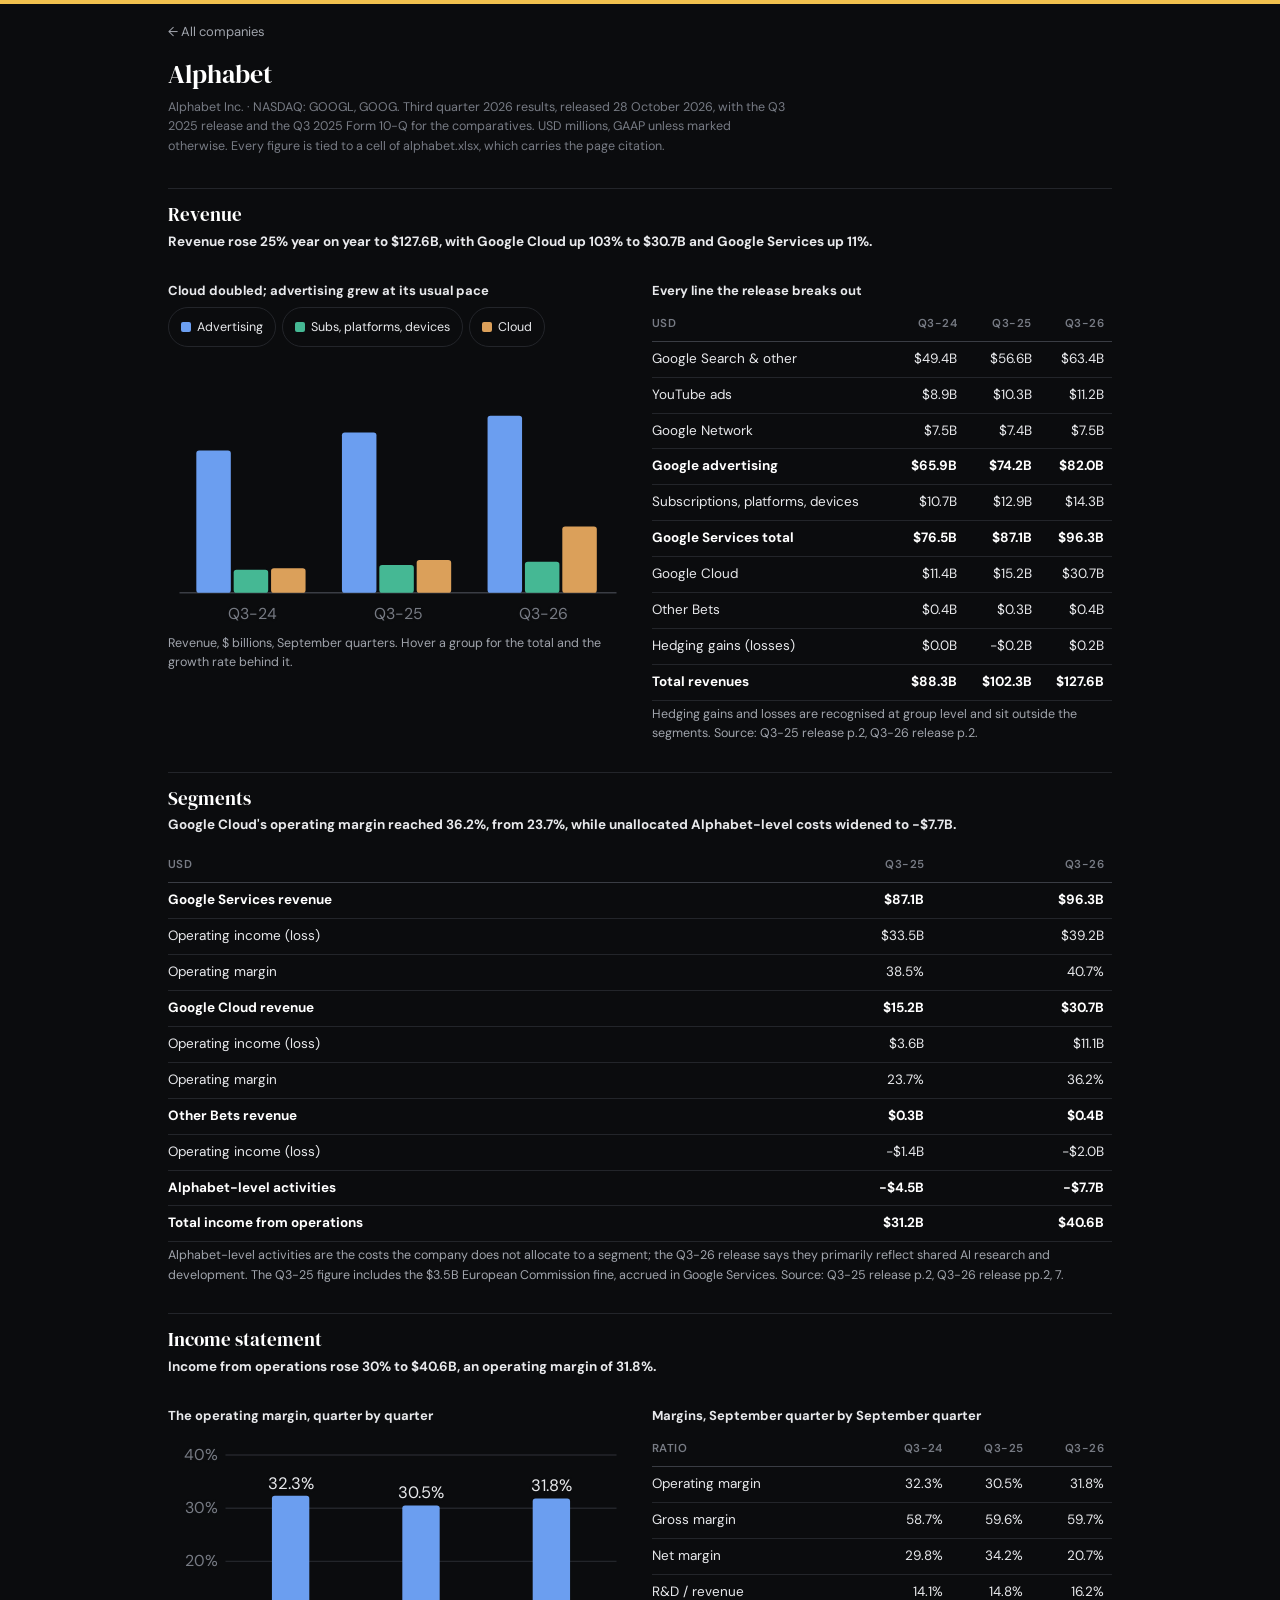
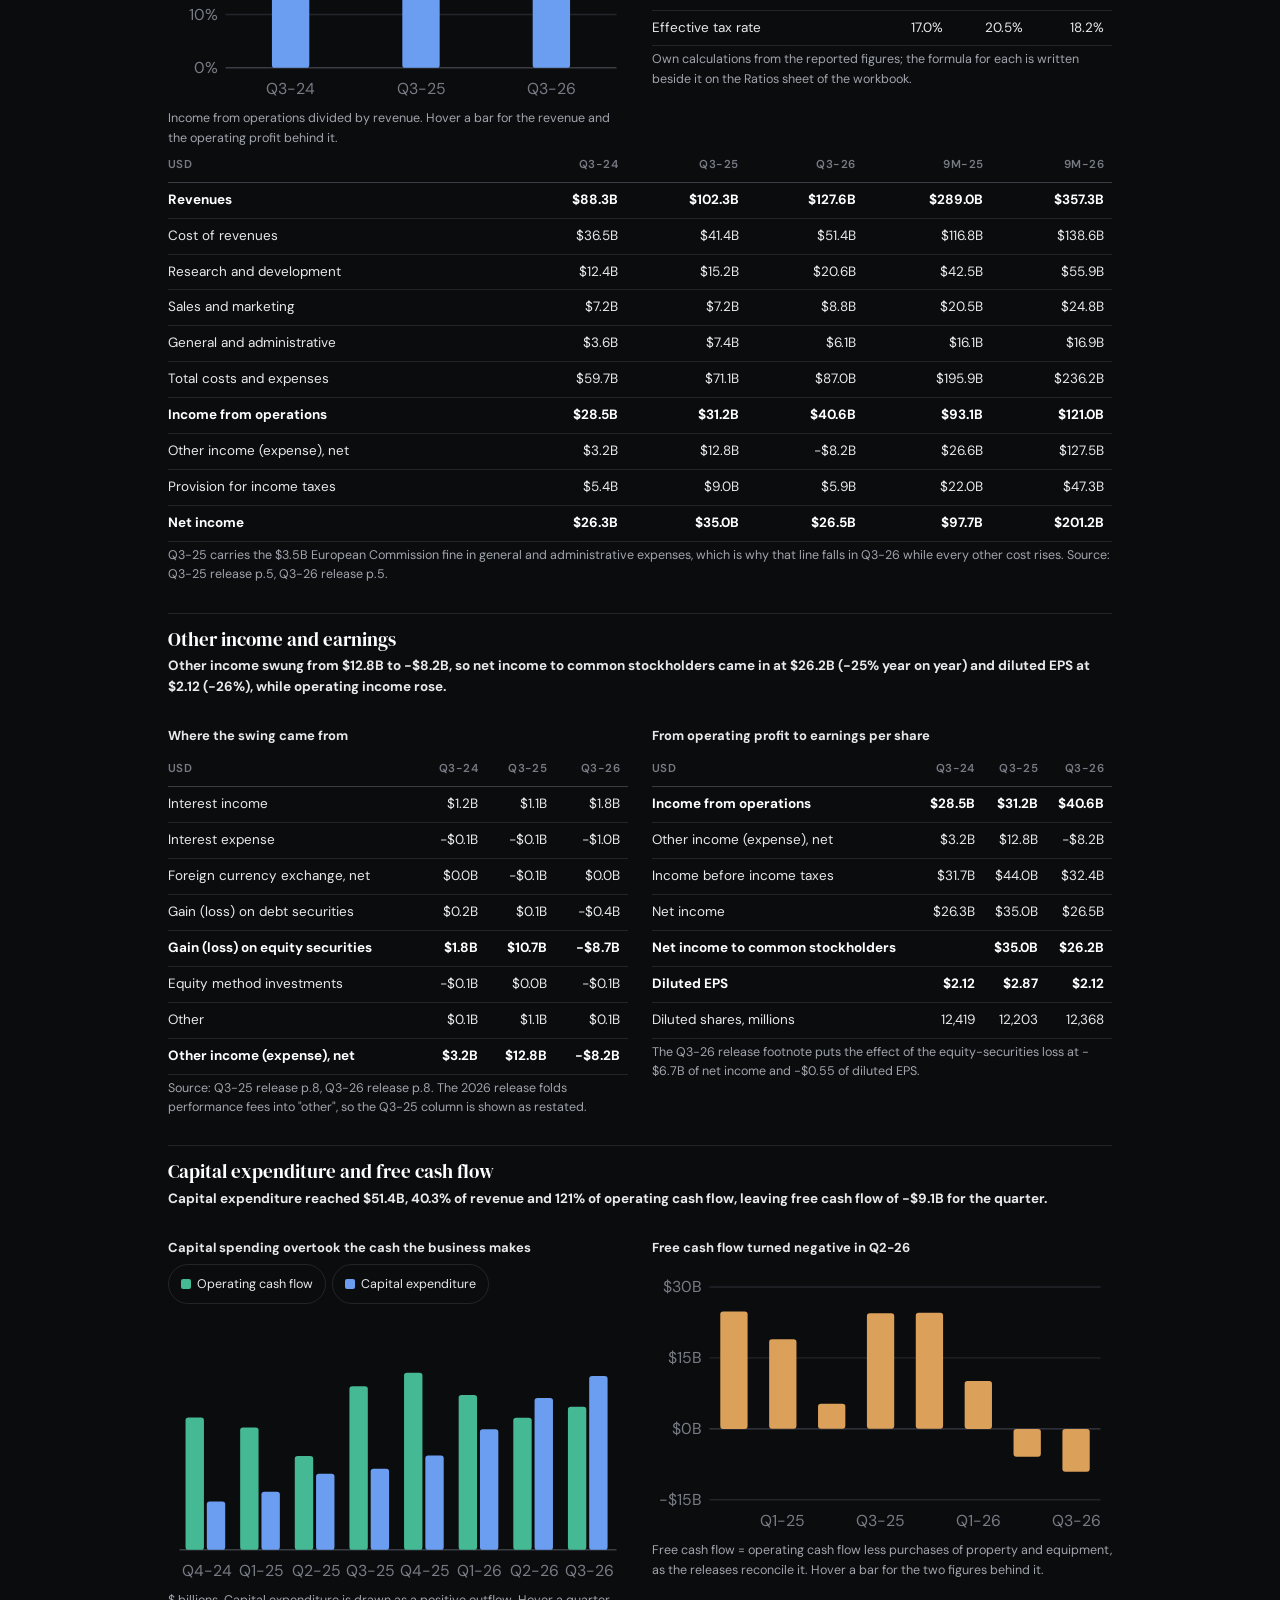
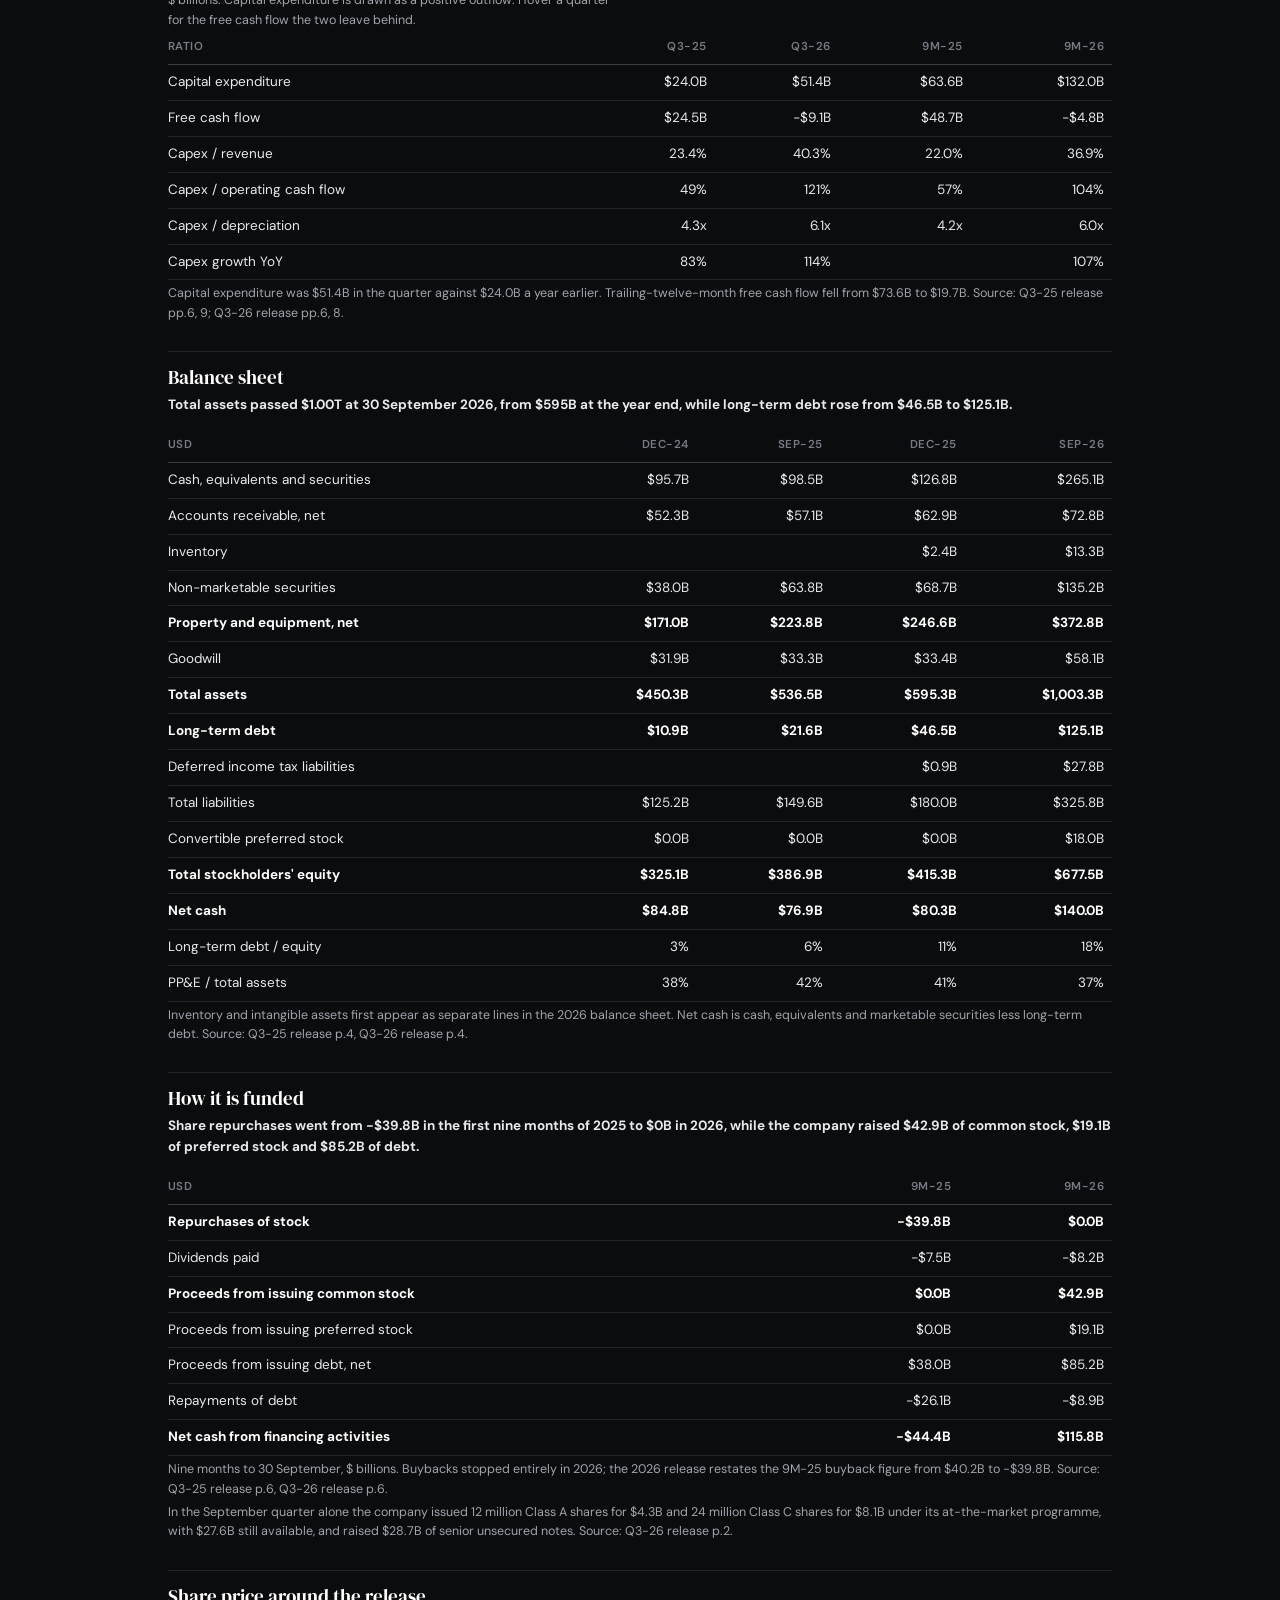
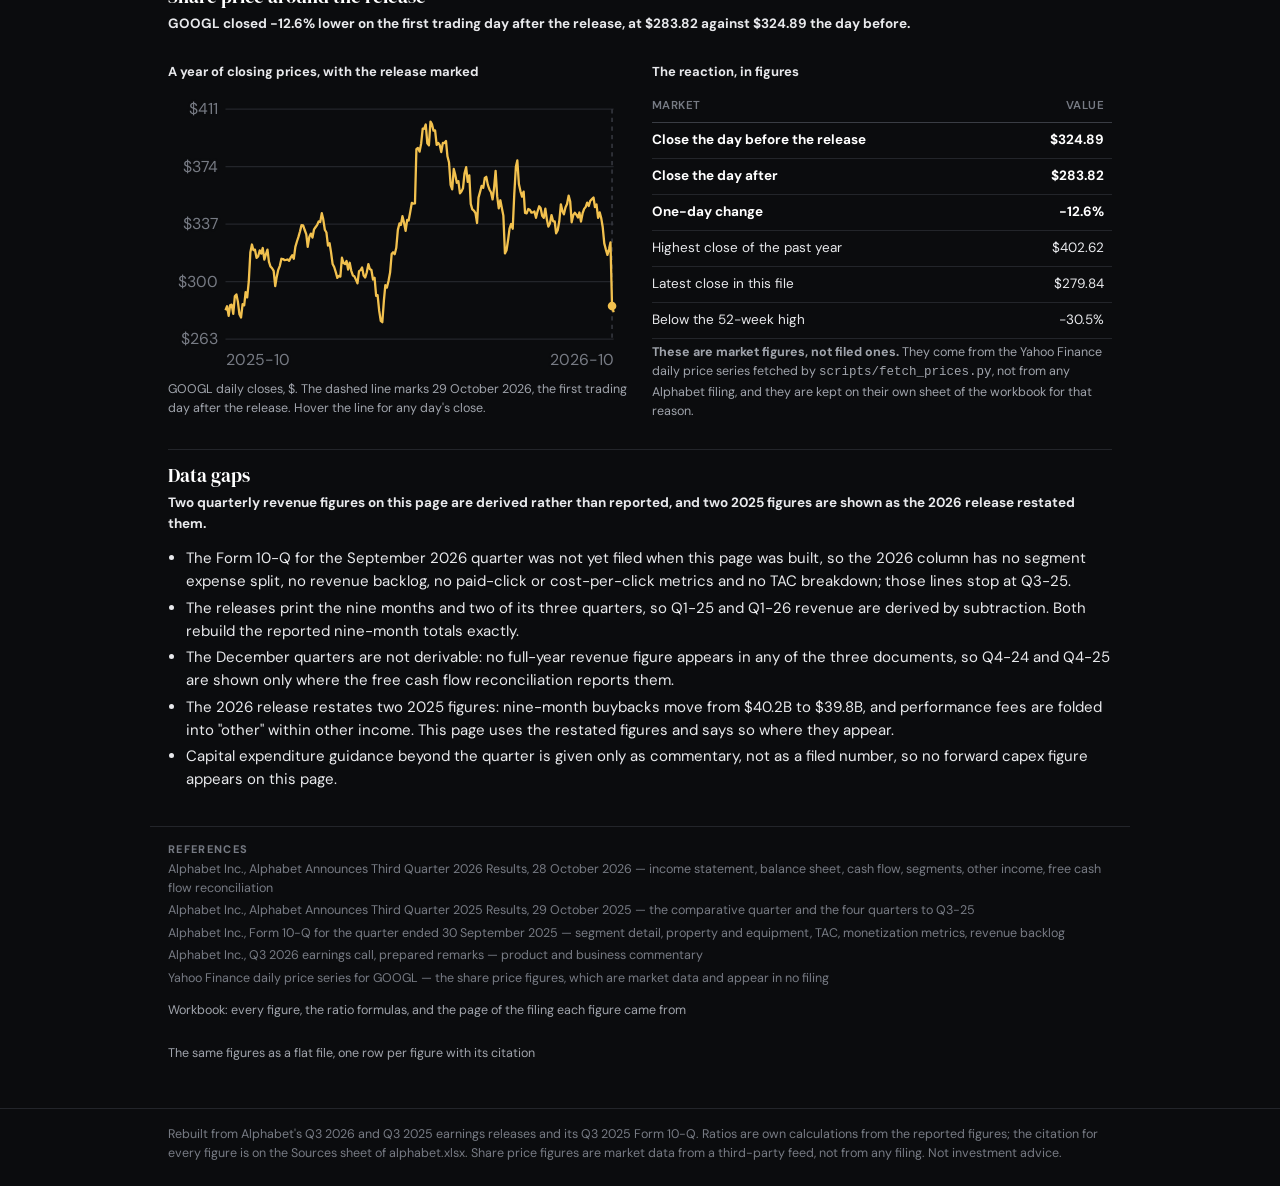
==== Alphabet/index.html @ 37a0a982 "31-10" ====
<!doctype html><html lang="en"><head>
<meta charset="utf-8">
<meta name="viewport" content="width=device-width, initial-scale=1, viewport-fit=cover">
<title>Alphabet</title>
<link rel="preconnect" href="https://fonts.googleapis.com"><link rel="preconnect" href="https://fonts.gstatic.com" crossorigin>
<link href="https://fonts.googleapis.com/css2?family=DM+Serif+Display&family=DM+Sans:wght@400;500;700&display=swap" rel="stylesheet">
<style>/* ---------------------------------------------------------------------------
   Shared style for every company page (inlined into <Company>/index.html at build time).

   The original data report, in the colours of the lab: the company name, the filing line,
   then one section per topic separated by a hairline, each a heading, one factual line and
   the chart or table. No colour band, no cards, no boxes, no commentary. Each company page
   overrides --accent after this file; that accent is the only colour on the page.
--------------------------------------------------------------------------- */

:root{
  color-scheme: dark;                      /* black page: tell the browser so scrollbars and form bits match */
  --accent:#6cc2d8;                        /* every page overrides this one token after this stylesheet */
  --page:#0b0c0e;                          /* the page black */
  --surface:#0b0c0e;                       /* same black, kept as a name for the pinned table column */
  --ink:#e8e9ec; --ink2:#a0a4ac; --muted:#777b84;
  --grid:#23252a;                          /* hairlines between table rows and between sections */
  --axis:#3a3d44;                          /* chart axes, a step brighter than the hairlines */
  --hl:rgba(255,255,255,.055);             /* the row and column highlight on a table */
  /* series colours for charts, chosen to read on black */
  --c1:#6b9ef0; --c2:#45b894; --c3:#dba05a; --c4:#ab8ae0; --c5:#e0788f;
  --dark:#9a9a9a; --light:#5c5c5c;
}

*{box-sizing:border-box}
html{-webkit-text-size-adjust:100%}
body{margin:0;background:var(--page);color:var(--ink);
  font:15px/1.55 "DM Sans",system-ui,-apple-system,"Segoe UI",Helvetica,Arial,sans-serif}
h1,h2,.kpi .v{font-family:"DM Serif Display",Georgia,serif;font-weight:400}
a{color:inherit}
.in{max-width:980px;margin:0 auto;
  padding:0 max(18px,env(safe-area-inset-right)) 0 max(18px,env(safe-area-inset-left))}

/* ---- header: a thin accent rule, the back link, the company, the filing line ---- */
/* the accent shows as a 4px line across the top of the page and nowhere else up here */
.band{border-top:4px solid var(--accent);padding:6px 0 4px}
.back{display:inline-flex;align-items:center;min-height:44px;color:var(--ink2);
  text-decoration:none;font-size:13px}
.back:hover,.back:focus-visible{color:var(--accent)}
h1{margin:6px 0 0;color:#fff;font-size:26px;line-height:1.15}
.meta{margin:8px 0 0;font-size:12.5px;color:var(--muted);max-width:78ch}

/* ---- one flat section per topic, separated by a hairline ---- */
.panel{border-top:1px solid var(--grid);padding-top:14px;margin-top:28px}
h2{margin:0 0 6px;font-size:19px;line-height:1.2;color:#fff;border:0;padding:0}
/* the one factual line under the heading: the same job the old <h3> headline did */
.dek{margin:0 0 12px;font-size:13.5px;font-weight:700;color:var(--ink)}
h3{font-size:13px;margin:16px 0 6px;font-weight:700}
.note{font-size:12.5px;color:var(--ink2);margin:4px 0 0}
.hint{font-size:12px;color:var(--muted);margin:10px 0 0}

/* ---- references: quiet and small, never a section of their own ---- */
.refs{max-width:980px;margin:34px auto 0;border-top:1px solid var(--grid);
  padding:14px max(18px,env(safe-area-inset-right)) 0 max(18px,env(safe-area-inset-left))}
.refs .lbl{display:block;margin:0 0 2px;font-size:11px;font-weight:700;letter-spacing:.12em;
  text-transform:uppercase;color:var(--muted)}
.refs ul{list-style:none;margin:0;padding:0}
.refs li{font-size:12.5px;color:var(--muted)}
/* block, not flex: a reference line may hold several spans and must stay one sentence */
.refs a{display:block;min-height:40px;padding:10px 0;color:var(--ink2);text-decoration:none}
.refs a:hover,.refs a:focus-visible{color:var(--accent);text-decoration:underline}

/* ---- layout helpers ---- */
.two{display:grid;grid-template-columns:1fr 1fr;gap:24px}
.two>div{min-width:0}

/* ---- legends (tap or click an entry to hide that series) ---- */
.leg{display:flex;flex-wrap:wrap;gap:6px;margin:2px 0 10px}
.leg button{display:inline-flex;align-items:center;gap:6px;min-height:40px;padding:0 12px;
  font:12.5px/1 "DM Sans",system-ui,Helvetica,Arial,sans-serif;color:var(--ink);
  background:transparent;border:1px solid var(--grid);border-radius:999px;cursor:pointer}
.leg button:hover,.leg button:focus-visible{border-color:var(--accent);outline:none}
.leg button[aria-pressed="false"]{color:var(--muted);text-decoration:line-through}
.leg button[aria-pressed="false"] i{opacity:.3}
.leg i{width:10px;height:3px;border-radius:2px;display:inline-block}
.leg i.sq{height:10px}

/* ---- tooltip: the page colours, never a white box on a black page ---- */
.tip{position:fixed;z-index:10;display:none;pointer-events:none;
  background:#14161b;border:1px solid var(--axis);border-radius:8px;
  box-shadow:0 8px 26px rgba(0,0,0,.6);padding:8px 11px;
  font:12.5px/1.5 "DM Sans",system-ui,Helvetica,Arial,sans-serif;color:var(--ink);min-width:170px}
.tip .th{font-weight:700;margin-bottom:2px}
.tip div i{display:inline-block;width:8px;height:8px;border-radius:2px;margin-right:6px}
.tip b{float:right;margin-left:14px;font-variant-numeric:tabular-nums}
.tip .sum{border-top:1px solid var(--axis);margin-top:3px;padding-top:3px;font-weight:700}
.tip .mu{color:var(--muted);font-weight:400}

/* ---- charts: SVG drawn by the build script; colours come from the tokens above ---- */
svg{width:100%;height:auto;display:block}
/* A chart is drawn once at a fixed viewBox, so its labels grow with the box it is stretched into.
   Inside .two a chart lands near 460px and its 11.5-unit text reads at about 16px. A chart that
   fills the whole column would be stretched to ~940px and the same text would come out at 30px,
   which is why the full-width charts are capped at the width their neighbours are drawn at. */
.panel>svg[data-chart]{max-width:520px}
/* the halo behind a chart label is the page black, so a label crossing a bar stays readable */
svg text{font-family:"DM Sans",system-ui,Helvetica,Arial,sans-serif;paint-order:stroke;
  stroke:var(--page);stroke-width:3px;stroke-linejoin:round}
.lbl{font-size:11.5px;fill:var(--ink)}
.ax{font-size:11px;fill:var(--muted)}
.ax2{font-size:11px;fill:var(--ink2)}
svg[data-chart]{cursor:crosshair;touch-action:pan-y;outline:none}   /* pan-y: a finger still scrolls the page */
svg[data-chart]:focus-visible{outline:2px solid var(--accent);outline-offset:3px}
svg.hov .mk{opacity:.35}
svg.hov .mk.on{opacity:1}
.mk{transition:opacity .12s}
.dot{transition:r .12s}
.dot.on{r:5.2}
.cross{display:none;pointer-events:none}

/* ---- tables: hovering a cell highlights its row and its column ---- */
.tw{overflow-x:auto;-webkit-overflow-scrolling:touch}
table{width:100%;border-collapse:collapse;font-size:13.5px;font-variant-numeric:tabular-nums}
th{text-align:right;font-weight:600;color:var(--muted);font-size:11.5px;text-transform:uppercase;
  letter-spacing:.04em;border-bottom:1px solid var(--axis);padding:8px;white-space:nowrap}
td{text-align:right;padding:7px 8px;border-bottom:1px solid var(--grid);white-space:nowrap}
th:first-child,td:first-child{text-align:left;position:sticky;left:0;background:var(--page);padding-left:0}
td:first-child{white-space:normal;min-width:150px}
tr.b td{font-weight:700;color:#fff}
tr.sub td{font-weight:700;color:var(--ink2);padding-top:14px;border-bottom:none;background:var(--page)}
tbody tr:not(.sub):hover td,td.xcol{background:var(--hl)}
.basis{color:var(--muted);font-size:11.5px;font-weight:400}

ul{margin:4px 0;padding-left:18px}
li{margin-bottom:3px}

footer{margin-top:34px;border-top:1px solid var(--grid);color:var(--muted);font-size:12.5px}
footer .in{padding-top:16px;padding-bottom:22px}
/* padding + negative margin: a finger-sized tap target that still looks like inline text */
footer a{color:var(--ink2);display:inline-block;padding:12px 4px;margin:-12px -4px}
footer a:hover{color:var(--accent)}

@media (max-width:720px){
  .kpis{grid-template-columns:1fr 1fr;gap:12px 14px}
  h2{font-size:21px}
}
@media (max-width:640px){
  .two,.gloss{grid-template-columns:1fr;gap:18px}
  th,td{padding:7px 6px;font-size:12.5px}
  th{white-space:normal}
  td:first-child{min-width:120px}
}

:root{--accent:#f2c14e}</style>
</head><body>
<header class="band"><div class="in">
<a class="back" href="../index.html">&larr; All companies</a>
<h1>Alphabet</h1>
<p class="meta">Alphabet Inc. &middot; NASDAQ: GOOGL, GOOG. Third quarter 2026 results, released
<span data-static="1">28 October 2026</span>, with the Q3 2025 release and the Q3 2025 Form 10-Q for the comparatives.
USD millions, GAAP unless marked otherwise. Every figure is tied to a cell of alphabet.xlsx,
which carries the page citation.</p>
</div></header>
<main class="in">
<section class="panel"><h2>Revenue</h2>
<p class="dek">Revenue rose <span data-ref="Ratios!K25" data-fmt="pct0">25%</span> year on year to <span data-ref="Historicals!K77" data-fmt="bn1">$127.6B</span>, with Google Cloud up <span data-ref="Ratios!K7" data-fmt="pct0">103%</span> to <span data-ref="Historicals!K114" data-fmt="bn1">$30.7B</span> and Google Services up <span data-ref="Ratios!K26" data-fmt="pct0">11%</span>.</p>
<div class="two"><div>
<h3>Cloud doubled; advertising grew at its usual pace</h3>
<div class="leg"><button type="button" data-chart="rev" data-s="0" aria-pressed="true"><i class="sq" style="background:var(--c1)"></i>Advertising</button><button type="button" data-chart="rev" data-s="1" aria-pressed="true"><i class="sq" style="background:var(--c2)"></i>Subs, platforms, devices</button><button type="button" data-chart="rev" data-s="2" aria-pressed="true"><i class="sq" style="background:var(--c3)"></i>Cloud</button></div>
<svg viewBox="0 0 320 190" data-chart="rev" tabindex="0" role="img" aria-label="Revenue by line of business, third quarter, USD billions">
<line x1="8" x2="312" y1="164" y2="164" stroke="var(--axis)" stroke-width="1"/>
<g class="s0">
<rect class="mk" data-i="0" x="19.7" y="65.1" width="24.0" height="98.9" rx="2" fill="var(--c1)"/>
<rect class="mk" data-i="1" x="121.0" y="52.5" width="24.0" height="111.5" rx="2" fill="var(--c1)"/>
<rect class="mk" data-i="2" x="222.3" y="40.8" width="24.0" height="123.2" rx="2" fill="var(--c1)"/>
</g>
<g class="s1">
<rect class="mk" data-i="0" x="45.7" y="148.0" width="24.0" height="16.0" rx="2" fill="var(--c2)"/>
<rect class="mk" data-i="1" x="147.0" y="144.7" width="24.0" height="19.3" rx="2" fill="var(--c2)"/>
<rect class="mk" data-i="2" x="248.3" y="142.5" width="24.0" height="21.5" rx="2" fill="var(--c2)"/>
</g>
<g class="s2">
<rect class="mk" data-i="0" x="71.7" y="146.9" width="24.0" height="17.1" rx="2" fill="var(--c3)"/>
<rect class="mk" data-i="1" x="173.0" y="141.2" width="24.0" height="22.8" rx="2" fill="var(--c3)"/>
<rect class="mk" data-i="2" x="274.3" y="117.9" width="24.0" height="46.1" rx="2" fill="var(--c3)"/>
</g>
<text x="58.7" y="182" text-anchor="middle" class="ax"><tspan data-static="1">Q3-24</tspan></text>
<text x="160.0" y="182" text-anchor="middle" class="ax"><tspan data-static="1">Q3-25</tspan></text>
<text x="261.3" y="182" text-anchor="middle" class="ax"><tspan data-static="1">Q3-26</tspan></text>
</svg>
<p class="note">Revenue, $ billions, September quarters. <span class="hovertap">Hover</span> a group for
the total and the growth rate behind it.</p>
</div><div>
<h3>Every line the release breaks out</h3>
<div class="tw"><table><thead><tr><th>USD</th><th><span data-static="1">Q3-24</span></th><th><span data-static="1">Q3-25</span></th><th><span data-static="1">Q3-26</span></th></tr></thead><tbody><tr class=""><td>Google Search &amp; other</td><td><span data-ref="Historicals!C118" data-fmt="bn1">$49.4B</span></td><td><span data-ref="Historicals!G118" data-fmt="bn1">$56.6B</span></td><td><span data-ref="Historicals!K118" data-fmt="bn1">$63.4B</span></td></tr><tr class=""><td>YouTube ads</td><td><span data-ref="Historicals!C121" data-fmt="bn1">$8.9B</span></td><td><span data-ref="Historicals!G121" data-fmt="bn1">$10.3B</span></td><td><span data-ref="Historicals!K121" data-fmt="bn1">$11.2B</span></td></tr><tr class=""><td>Google Network</td><td><span data-ref="Historicals!C116" data-fmt="bn1">$7.5B</span></td><td><span data-ref="Historicals!G116" data-fmt="bn1">$7.4B</span></td><td><span data-ref="Historicals!K116" data-fmt="bn1">$7.5B</span></td></tr><tr class="b"><td>Google advertising</td><td><span data-ref="Historicals!C113" data-fmt="bn1">$65.9B</span></td><td><span data-ref="Historicals!G113" data-fmt="bn1">$74.2B</span></td><td><span data-ref="Historicals!K113" data-fmt="bn1">$82.0B</span></td></tr><tr class=""><td>Subscriptions, platforms, devices</td><td><span data-ref="Historicals!C120" data-fmt="bn1">$10.7B</span></td><td><span data-ref="Historicals!G120" data-fmt="bn1">$12.9B</span></td><td><span data-ref="Historicals!K120" data-fmt="bn1">$14.3B</span></td></tr><tr class="b"><td>Google Services total</td><td><span data-ref="Historicals!C119" data-fmt="bn1">$76.5B</span></td><td><span data-ref="Historicals!G119" data-fmt="bn1">$87.1B</span></td><td><span data-ref="Historicals!K119" data-fmt="bn1">$96.3B</span></td></tr><tr class=""><td>Google Cloud</td><td><span data-ref="Historicals!C114" data-fmt="bn1">$11.4B</span></td><td><span data-ref="Historicals!G114" data-fmt="bn1">$15.2B</span></td><td><span data-ref="Historicals!K114" data-fmt="bn1">$30.7B</span></td></tr><tr class=""><td>Other Bets</td><td><span data-ref="Historicals!C117" data-fmt="bn1">$0.4B</span></td><td><span data-ref="Historicals!G117" data-fmt="bn1">$0.3B</span></td><td><span data-ref="Historicals!K117" data-fmt="bn1">$0.4B</span></td></tr><tr class=""><td>Hedging gains (losses)</td><td><span data-ref="Historicals!C115" data-fmt="bn1">$0.0B</span></td><td><span data-ref="Historicals!G115" data-fmt="bn1">−$0.2B</span></td><td><span data-ref="Historicals!K115" data-fmt="bn1">$0.2B</span></td></tr><tr class="b"><td>Total revenues</td><td><span data-ref="Historicals!C77" data-fmt="bn1">$88.3B</span></td><td><span data-ref="Historicals!G77" data-fmt="bn1">$102.3B</span></td><td><span data-ref="Historicals!K77" data-fmt="bn1">$127.6B</span></td></tr></tbody></table></div>
<p class="note">Hedging gains and losses are recognised at group level and sit outside the segments.
Source: Q3-25 release p.2, Q3-26 release p.2.</p>
</div></div>
</section>
<section class="panel"><h2>Segments</h2>
<p class="dek">Google Cloud's operating margin reached <span data-ref="Ratios!K13" data-fmt="pct1">36.2%</span>, from <span data-ref="Ratios!G13" data-fmt="pct1">23.7%</span>, while unallocated Alphabet-level costs widened to <span data-ref="Historicals!K124" data-fmt="bn1">−$7.7B</span>.</p>
<div class="tw"><table><thead><tr><th>USD</th><th><span data-static="1">Q3-25</span></th><th><span data-static="1">Q3-26</span></th></tr></thead><tbody><tr class="b"><td>Google Services revenue</td><td><span data-ref="Historicals!G128" data-fmt="bn1">$87.1B</span></td><td><span data-ref="Historicals!K128" data-fmt="bn1">$96.3B</span></td></tr><tr class=""><td>Operating income (loss)</td><td><span data-ref="Historicals!G127" data-fmt="bn1">$33.5B</span></td><td><span data-ref="Historicals!K127" data-fmt="bn1">$39.2B</span></td></tr><tr class=""><td>Operating margin</td><td><span data-ref="Ratios!G14" data-fmt="pct1">38.5%</span></td><td><span data-ref="Ratios!K14" data-fmt="pct1">40.7%</span></td></tr><tr class="b"><td>Google Cloud revenue</td><td><span data-ref="Historicals!G123" data-fmt="bn1">$15.2B</span></td><td><span data-ref="Historicals!K123" data-fmt="bn1">$30.7B</span></td></tr><tr class=""><td>Operating income (loss)</td><td><span data-ref="Historicals!G122" data-fmt="bn1">$3.6B</span></td><td><span data-ref="Historicals!K122" data-fmt="bn1">$11.1B</span></td></tr><tr class=""><td>Operating margin</td><td><span data-ref="Ratios!G13" data-fmt="pct1">23.7%</span></td><td><span data-ref="Ratios!K13" data-fmt="pct1">36.2%</span></td></tr><tr class="b"><td>Other Bets revenue</td><td><span data-ref="Historicals!G126" data-fmt="bn1">$0.3B</span></td><td><span data-ref="Historicals!K126" data-fmt="bn1">$0.4B</span></td></tr><tr class=""><td>Operating income (loss)</td><td><span data-ref="Historicals!G125" data-fmt="bn1">−$1.4B</span></td><td><span data-ref="Historicals!K125" data-fmt="bn1">−$2.0B</span></td></tr><tr class="b"><td>Alphabet-level activities</td><td><span data-ref="Historicals!G124" data-fmt="bn1">−$4.5B</span></td><td><span data-ref="Historicals!K124" data-fmt="bn1">−$7.7B</span></td></tr><tr class="b"><td>Total income from operations</td><td><span data-ref="Historicals!G74" data-fmt="bn1">$31.2B</span></td><td><span data-ref="Historicals!K74" data-fmt="bn1">$40.6B</span></td></tr></tbody></table></div>
<p class="note">Alphabet-level activities are the costs the company does not allocate to a segment;
the Q3-26 release says they primarily reflect shared AI research and development. The Q3-25 figure
includes the <span data-ref="Historicals!G87" data-fmt="bn1">$3.5B</span> European Commission fine, accrued in Google
Services. Source: Q3-25 release p.2, Q3-26 release pp.2, 7.</p>
</section>
<section class="panel"><h2>Income statement</h2>
<p class="dek">Income from operations rose <span data-ref="Ratios!K20" data-fmt="pct0">30%</span> to <span data-ref="Historicals!K74" data-fmt="bn1">$40.6B</span>, an operating margin of <span data-ref="Ratios!K21" data-fmt="pct1">31.8%</span>.</p>
<div class="two"><div>
<h3>The operating margin, quarter by quarter</h3>
<svg viewBox="0 0 320 190" data-chart="mgn" tabindex="0" role="img" aria-label="GAAP operating margin by quarter, percent of revenue">
<line x1="40" x2="312" y1="164.0" y2="164.0" stroke="var(--axis)" stroke-width="1"/>
<text x="35" y="167.5" text-anchor="end" class="ax"><tspan data-static="1">0%</tspan></text>
<line x1="40" x2="312" y1="127.0" y2="127.0" stroke="var(--grid)" stroke-width="1"/>
<text x="35" y="130.5" text-anchor="end" class="ax"><tspan data-static="1">10%</tspan></text>
<line x1="40" x2="312" y1="90.0" y2="90.0" stroke="var(--grid)" stroke-width="1"/>
<text x="35" y="93.5" text-anchor="end" class="ax"><tspan data-static="1">20%</tspan></text>
<line x1="40" x2="312" y1="53.0" y2="53.0" stroke="var(--grid)" stroke-width="1"/>
<text x="35" y="56.5" text-anchor="end" class="ax"><tspan data-static="1">30%</tspan></text>
<line x1="40" x2="312" y1="16.0" y2="16.0" stroke="var(--grid)" stroke-width="1"/>
<text x="35" y="19.5" text-anchor="end" class="ax"><tspan data-static="1">40%</tspan></text>
<line class="cross" x1="0" x2="0" y1="16" y2="164" stroke="var(--muted)" stroke-width="1" stroke-dasharray="3 3"/>
<g class="s0">
<rect class="mk" data-i="0" x="72.3" y="44.4" width="26.0" height="119.6" rx="2" fill="var(--c1)"/>
<text x="85.3" y="39.4" text-anchor="middle" class="lbl"><tspan data-ref="Ratios!C21" data-fmt="pct1">32.3%</tspan></text>
<rect class="mk" data-i="1" x="163.0" y="51.1" width="26.0" height="112.9" rx="2" fill="var(--c1)"/>
<text x="176.0" y="46.1" text-anchor="middle" class="lbl"><tspan data-ref="Ratios!G21" data-fmt="pct1">30.5%</tspan></text>
<rect class="mk" data-i="2" x="253.7" y="46.3" width="26.0" height="117.7" rx="2" fill="var(--c1)"/>
<text x="266.7" y="41.3" text-anchor="middle" class="lbl"><tspan data-ref="Ratios!K21" data-fmt="pct1">31.8%</tspan></text>
</g>
<text x="85.3" y="182" text-anchor="middle" class="ax"><tspan data-static="1">Q3-24</tspan></text>
<text x="176.0" y="182" text-anchor="middle" class="ax"><tspan data-static="1">Q3-25</tspan></text>
<text x="266.7" y="182" text-anchor="middle" class="ax"><tspan data-static="1">Q3-26</tspan></text>
</svg>
<p class="note">Income from operations divided by revenue. <span class="hovertap">Hover</span> a bar
for the revenue and the operating profit behind it.</p>
</div><div>
<h3>Margins, September quarter by September quarter</h3>
<div class="tw"><table><thead><tr><th>Ratio</th><th><span data-static="1">Q3-24</span></th><th><span data-static="1">Q3-25</span></th><th><span data-static="1">Q3-26</span></th></tr></thead><tbody><tr class=""><td>Operating margin</td><td><span data-ref="Ratios!C21" data-fmt="pct1">32.3%</span></td><td><span data-ref="Ratios!G21" data-fmt="pct1">30.5%</span></td><td><span data-ref="Ratios!K21" data-fmt="pct1">31.8%</span></td></tr><tr class=""><td>Gross margin</td><td><span data-ref="Ratios!C15" data-fmt="pct1">58.7%</span></td><td><span data-ref="Ratios!G15" data-fmt="pct1">59.6%</span></td><td><span data-ref="Ratios!K15" data-fmt="pct1">59.7%</span></td></tr><tr class=""><td>Net margin</td><td><span data-ref="Ratios!C19" data-fmt="pct1">29.8%</span></td><td><span data-ref="Ratios!G19" data-fmt="pct1">34.2%</span></td><td><span data-ref="Ratios!K19" data-fmt="pct1">20.7%</span></td></tr><tr class=""><td>R&amp;D / revenue</td><td><span data-ref="Ratios!C24" data-fmt="pct1">14.1%</span></td><td><span data-ref="Ratios!G24" data-fmt="pct1">14.8%</span></td><td><span data-ref="Ratios!K24" data-fmt="pct1">16.2%</span></td></tr><tr class=""><td>Effective tax rate</td><td><span data-ref="Ratios!C10" data-fmt="pct1">17.0%</span></td><td><span data-ref="Ratios!G10" data-fmt="pct1">20.5%</span></td><td><span data-ref="Ratios!K10" data-fmt="pct1">18.2%</span></td></tr></tbody></table></div>
<p class="note">Own calculations from the reported figures; the formula for each is written beside it
on the Ratios sheet of the workbook.</p>
</div></div>
<div class="tw"><table><thead><tr><th>USD</th><th><span data-static="1">Q3-24</span></th><th><span data-static="1">Q3-25</span></th><th><span data-static="1">Q3-26</span></th><th><span data-static="1">9M-25</span></th><th><span data-static="1">9M-26</span></th></tr></thead><tbody><tr class="b"><td>Revenues</td><td><span data-ref="Historicals!C77" data-fmt="bn1">$88.3B</span></td><td><span data-ref="Historicals!G77" data-fmt="bn1">$102.3B</span></td><td><span data-ref="Historicals!K77" data-fmt="bn1">$127.6B</span></td><td><span data-ref="Historicals!M77" data-fmt="bn1">$289.0B</span></td><td><span data-ref="Historicals!N77" data-fmt="bn1">$357.3B</span></td></tr><tr class=""><td>Cost of revenues</td><td><span data-ref="Historicals!C67" data-fmt="bn1">$36.5B</span></td><td><span data-ref="Historicals!G67" data-fmt="bn1">$41.4B</span></td><td><span data-ref="Historicals!K67" data-fmt="bn1">$51.4B</span></td><td><span data-ref="Historicals!M67" data-fmt="bn1">$116.8B</span></td><td><span data-ref="Historicals!N67" data-fmt="bn1">$138.6B</span></td></tr><tr class=""><td>Research and development</td><td><span data-ref="Historicals!C78" data-fmt="bn1">$12.4B</span></td><td><span data-ref="Historicals!G78" data-fmt="bn1">$15.2B</span></td><td><span data-ref="Historicals!K78" data-fmt="bn1">$20.6B</span></td><td><span data-ref="Historicals!M78" data-fmt="bn1">$42.5B</span></td><td><span data-ref="Historicals!N78" data-fmt="bn1">$55.9B</span></td></tr><tr class=""><td>Sales and marketing</td><td><span data-ref="Historicals!C79" data-fmt="bn1">$7.2B</span></td><td><span data-ref="Historicals!G79" data-fmt="bn1">$7.2B</span></td><td><span data-ref="Historicals!K79" data-fmt="bn1">$8.8B</span></td><td><span data-ref="Historicals!M79" data-fmt="bn1">$20.5B</span></td><td><span data-ref="Historicals!N79" data-fmt="bn1">$24.8B</span></td></tr><tr class=""><td>General and administrative</td><td><span data-ref="Historicals!C70" data-fmt="bn1">$3.6B</span></td><td><span data-ref="Historicals!G70" data-fmt="bn1">$7.4B</span></td><td><span data-ref="Historicals!K70" data-fmt="bn1">$6.1B</span></td><td><span data-ref="Historicals!M70" data-fmt="bn1">$16.1B</span></td><td><span data-ref="Historicals!N70" data-fmt="bn1">$16.9B</span></td></tr><tr class=""><td>Total costs and expenses</td><td><span data-ref="Historicals!C83" data-fmt="bn1">$59.7B</span></td><td><span data-ref="Historicals!G83" data-fmt="bn1">$71.1B</span></td><td><span data-ref="Historicals!K83" data-fmt="bn1">$87.0B</span></td><td><span data-ref="Historicals!M83" data-fmt="bn1">$195.9B</span></td><td><span data-ref="Historicals!N83" data-fmt="bn1">$236.2B</span></td></tr><tr class="b"><td>Income from operations</td><td><span data-ref="Historicals!C74" data-fmt="bn1">$28.5B</span></td><td><span data-ref="Historicals!G74" data-fmt="bn1">$31.2B</span></td><td><span data-ref="Historicals!K74" data-fmt="bn1">$40.6B</span></td><td><span data-ref="Historicals!M74" data-fmt="bn1">$93.1B</span></td><td><span data-ref="Historicals!N74" data-fmt="bn1">$121.0B</span></td></tr><tr class=""><td>Other income (expense), net</td><td><span data-ref="Historicals!C73" data-fmt="bn1">$3.2B</span></td><td><span data-ref="Historicals!G73" data-fmt="bn1">$12.8B</span></td><td><span data-ref="Historicals!K73" data-fmt="bn1">−$8.2B</span></td><td><span data-ref="Historicals!M73" data-fmt="bn1">$26.6B</span></td><td><span data-ref="Historicals!N73" data-fmt="bn1">$127.5B</span></td></tr><tr class=""><td>Provision for income taxes</td><td><span data-ref="Historicals!C82" data-fmt="bn1">$5.4B</span></td><td><span data-ref="Historicals!G82" data-fmt="bn1">$9.0B</span></td><td><span data-ref="Historicals!K82" data-fmt="bn1">$5.9B</span></td><td><span data-ref="Historicals!M82" data-fmt="bn1">$22.0B</span></td><td><span data-ref="Historicals!N82" data-fmt="bn1">$47.3B</span></td></tr><tr class="b"><td>Net income</td><td><span data-ref="Historicals!C71" data-fmt="bn1">$26.3B</span></td><td><span data-ref="Historicals!G71" data-fmt="bn1">$35.0B</span></td><td><span data-ref="Historicals!K71" data-fmt="bn1">$26.5B</span></td><td><span data-ref="Historicals!M71" data-fmt="bn1">$97.7B</span></td><td><span data-ref="Historicals!N71" data-fmt="bn1">$201.2B</span></td></tr></tbody></table></div>
<p class="note">Q3-25 carries the <span data-ref="Historicals!G87" data-fmt="bn1">$3.5B</span> European Commission fine in
general and administrative expenses, which is why that line falls in Q3-26 while every other cost rises.
Source: Q3-25 release p.5, Q3-26 release p.5.</p>
</section>
<section class="panel"><h2>Other income and earnings</h2>
<p class="dek">Other income swung from <span data-ref="Historicals!G73" data-fmt="bn1">$12.8B</span> to <span data-ref="Historicals!K73" data-fmt="bn1">−$8.2B</span>, so net income to common stockholders came in at <span data-ref="Historicals!K72" data-fmt="bn1">$26.2B</span> (<span data-ref="Ratios!K18" data-fmt="pct0">−25%</span> year on year) and diluted EPS at <span data-ref="Historicals!K69" data-fmt="usd2">$2.12</span> (<span data-ref="Ratios!K8" data-fmt="pct0">−26%</span>), while operating income rose.</p>
<div class="two"><div>
<h3>Where the swing came from</h3>
<div class="tw"><table><thead><tr><th>USD</th><th><span data-static="1">Q3-24</span></th><th><span data-static="1">Q3-25</span></th><th><span data-static="1">Q3-26</span></th></tr></thead><tbody><tr class=""><td>Interest income</td><td><span data-ref="Historicals!C102" data-fmt="bn1">$1.2B</span></td><td><span data-ref="Historicals!G102" data-fmt="bn1">$1.1B</span></td><td><span data-ref="Historicals!K102" data-fmt="bn1">$1.8B</span></td></tr><tr class=""><td>Interest expense</td><td><span data-ref="Historicals!C101" data-fmt="bn1">−$0.1B</span></td><td><span data-ref="Historicals!G101" data-fmt="bn1">−$0.1B</span></td><td><span data-ref="Historicals!K101" data-fmt="bn1">−$1.0B</span></td></tr><tr class=""><td>Foreign currency exchange, net</td><td><span data-ref="Historicals!C100" data-fmt="bn1">$0.0B</span></td><td><span data-ref="Historicals!G100" data-fmt="bn1">−$0.1B</span></td><td><span data-ref="Historicals!K100" data-fmt="bn1">$0.0B</span></td></tr><tr class=""><td>Gain (loss) on debt securities</td><td><span data-ref="Historicals!C94" data-fmt="bn1">$0.2B</span></td><td><span data-ref="Historicals!G94" data-fmt="bn1">$0.1B</span></td><td><span data-ref="Historicals!K94" data-fmt="bn1">−$0.4B</span></td></tr><tr class="b"><td>Gain (loss) on equity securities</td><td><span data-ref="Historicals!C98" data-fmt="bn1">$1.8B</span></td><td><span data-ref="Historicals!G98" data-fmt="bn1">$10.7B</span></td><td><span data-ref="Historicals!K98" data-fmt="bn1">−$8.7B</span></td></tr><tr class=""><td>Equity method investments</td><td><span data-ref="Historicals!C96" data-fmt="bn1">−$0.1B</span></td><td><span data-ref="Historicals!G96" data-fmt="bn1">$0.0B</span></td><td><span data-ref="Historicals!K96" data-fmt="bn1">−$0.1B</span></td></tr><tr class=""><td>Other</td><td><span data-ref="Historicals!C103" data-fmt="bn1">$0.1B</span></td><td><span data-ref="Historicals!G103" data-fmt="bn1">$1.1B</span></td><td><span data-ref="Historicals!K103" data-fmt="bn1">$0.1B</span></td></tr><tr class="b"><td>Other income (expense), net</td><td><span data-ref="Historicals!C73" data-fmt="bn1">$3.2B</span></td><td><span data-ref="Historicals!G73" data-fmt="bn1">$12.8B</span></td><td><span data-ref="Historicals!K73" data-fmt="bn1">−$8.2B</span></td></tr></tbody></table></div>
<p class="note">Source: Q3-25 release p.8, Q3-26 release p.8. The 2026 release folds performance fees
into "other", so the Q3-25 column is shown as restated.</p>
</div><div>
<h3>From operating profit to earnings per share</h3>
<div class="tw"><table><thead><tr><th>USD</th><th><span data-static="1">Q3-24</span></th><th><span data-static="1">Q3-25</span></th><th><span data-static="1">Q3-26</span></th></tr></thead><tbody><tr class="b"><td>Income from operations</td><td><span data-ref="Historicals!C74" data-fmt="bn1">$28.5B</span></td><td><span data-ref="Historicals!G74" data-fmt="bn1">$31.2B</span></td><td><span data-ref="Historicals!K74" data-fmt="bn1">$40.6B</span></td></tr><tr class=""><td>Other income (expense), net</td><td><span data-ref="Historicals!C73" data-fmt="bn1">$3.2B</span></td><td><span data-ref="Historicals!G73" data-fmt="bn1">$12.8B</span></td><td><span data-ref="Historicals!K73" data-fmt="bn1">−$8.2B</span></td></tr><tr class=""><td>Income before income taxes</td><td><span data-ref="Historicals!C76" data-fmt="bn1">$31.7B</span></td><td><span data-ref="Historicals!G76" data-fmt="bn1">$44.0B</span></td><td><span data-ref="Historicals!K76" data-fmt="bn1">$32.4B</span></td></tr><tr class=""><td>Net income</td><td><span data-ref="Historicals!C71" data-fmt="bn1">$26.3B</span></td><td><span data-ref="Historicals!G71" data-fmt="bn1">$35.0B</span></td><td><span data-ref="Historicals!K71" data-fmt="bn1">$26.5B</span></td></tr><tr class="b"><td>Net income to common stockholders</td><td></td><td><span data-ref="Historicals!G72" data-fmt="bn1">$35.0B</span></td><td><span data-ref="Historicals!K72" data-fmt="bn1">$26.2B</span></td></tr><tr class="b"><td>Diluted EPS</td><td><span data-ref="Historicals!C69" data-fmt="usd2">$2.12</span></td><td><span data-ref="Historicals!G69" data-fmt="usd2">$2.87</span></td><td><span data-ref="Historicals!K69" data-fmt="usd2">$2.12</span></td></tr><tr class=""><td>Diluted shares, millions</td><td><span data-ref="Historicals!C81" data-fmt="num0">12,419</span></td><td><span data-ref="Historicals!G81" data-fmt="num0">12,203</span></td><td><span data-ref="Historicals!K81" data-fmt="num0">12,368</span></td></tr></tbody></table></div>
<p class="note">The Q3-26 release footnote puts the effect of the equity-securities loss at
<span data-ref="Historicals!K97" data-fmt="bn1">−$6.7B</span> of net income and
<span data-ref="Historicals!K95" data-fmt="usd2">−$0.55</span> of diluted EPS.</p>
</div></div>
</section>
<section class="panel"><h2>Capital expenditure and free cash flow</h2>
<p class="dek">Capital expenditure reached <span data-ref="Ratios!K6" data-fmt="bn1">$51.4B</span>, <span data-ref="Ratios!K4" data-fmt="pct1">40.3%</span> of revenue and <span data-ref="Ratios!K3" data-fmt="pct0">121%</span> of operating cash flow, leaving free cash flow of <span data-ref="Historicals!K43" data-fmt="bn1">−$9.1B</span> for the quarter.</p>
<div class="two"><div>
<h3>Capital spending overtook the cash the business makes</h3>
<div class="leg"><button type="button" data-chart="cash" data-s="0" aria-pressed="true"><i class="sq" style="background:var(--c2)"></i>Operating cash flow</button><button type="button" data-chart="cash" data-s="1" aria-pressed="true"><i class="sq" style="background:var(--c1)"></i>Capital expenditure</button></div>
<svg viewBox="0 0 320 190" data-chart="cash" tabindex="0" role="img" aria-label="Operating cash flow and capital expenditure by quarter, USD billions">
<line x1="8" x2="312" y1="164" y2="164" stroke="var(--axis)" stroke-width="1"/>
<g class="s0">
<rect class="mk" data-i="0" x="12.2" y="72.0" width="12.8" height="92.0" rx="2" fill="var(--c2)"/>
<rect class="mk" data-i="1" x="50.2" y="79.0" width="12.8" height="85.0" rx="2" fill="var(--c2)"/>
<rect class="mk" data-i="2" x="88.2" y="98.8" width="12.8" height="65.2" rx="2" fill="var(--c2)"/>
<rect class="mk" data-i="3" x="126.2" y="50.2" width="12.8" height="113.8" rx="2" fill="var(--c2)"/>
<rect class="mk" data-i="4" x="164.2" y="40.8" width="12.8" height="123.2" rx="2" fill="var(--c2)"/>
<rect class="mk" data-i="5" x="202.2" y="56.3" width="12.8" height="107.7" rx="2" fill="var(--c2)"/>
<rect class="mk" data-i="6" x="240.2" y="72.1" width="12.8" height="91.9" rx="2" fill="var(--c2)"/>
<rect class="mk" data-i="7" x="278.2" y="64.6" width="12.8" height="99.4" rx="2" fill="var(--c2)"/>
</g>
<g class="s1">
<rect class="mk" data-i="0" x="27.0" y="130.4" width="12.8" height="33.6" rx="2" fill="var(--c1)"/>
<rect class="mk" data-i="1" x="65.0" y="123.6" width="12.8" height="40.4" rx="2" fill="var(--c1)"/>
<rect class="mk" data-i="2" x="103.0" y="111.2" width="12.8" height="52.8" rx="2" fill="var(--c1)"/>
<rect class="mk" data-i="3" x="141.0" y="107.7" width="12.8" height="56.3" rx="2" fill="var(--c1)"/>
<rect class="mk" data-i="4" x="179.0" y="98.5" width="12.8" height="65.5" rx="2" fill="var(--c1)"/>
<rect class="mk" data-i="5" x="217.0" y="80.1" width="12.8" height="83.9" rx="2" fill="var(--c1)"/>
<rect class="mk" data-i="6" x="255.0" y="58.4" width="12.8" height="105.6" rx="2" fill="var(--c1)"/>
<rect class="mk" data-i="7" x="293.0" y="43.2" width="12.8" height="120.8" rx="2" fill="var(--c1)"/>
</g>
<text x="27.0" y="182" text-anchor="middle" class="ax"><tspan data-static="1">Q4-24</tspan></text>
<text x="65.0" y="182" text-anchor="middle" class="ax"><tspan data-static="1">Q1-25</tspan></text>
<text x="103.0" y="182" text-anchor="middle" class="ax"><tspan data-static="1">Q2-25</tspan></text>
<text x="141.0" y="182" text-anchor="middle" class="ax"><tspan data-static="1">Q3-25</tspan></text>
<text x="179.0" y="182" text-anchor="middle" class="ax"><tspan data-static="1">Q4-25</tspan></text>
<text x="217.0" y="182" text-anchor="middle" class="ax"><tspan data-static="1">Q1-26</tspan></text>
<text x="255.0" y="182" text-anchor="middle" class="ax"><tspan data-static="1">Q2-26</tspan></text>
<text x="293.0" y="182" text-anchor="middle" class="ax"><tspan data-static="1">Q3-26</tspan></text>
</svg>
<p class="note">$ billions. Capital expenditure is drawn as a positive outflow.
<span class="hovertap">Hover</span> a quarter for the free cash flow the two leave behind.</p>
</div><div>
<h3>Free cash flow turned negative in Q2-26</h3>
<svg viewBox="0 0 320 190" data-chart="fcf" tabindex="0" role="img" aria-label="Free cash flow by quarter, USD billions">
<line x1="40" x2="312" y1="164.0" y2="164.0" stroke="var(--grid)" stroke-width="1"/>
<text x="35" y="167.5" text-anchor="end" class="ax"><tspan data-static="1">−$15B</tspan></text>
<line x1="40" x2="312" y1="114.7" y2="114.7" stroke="var(--axis)" stroke-width="1"/>
<text x="35" y="118.2" text-anchor="end" class="ax"><tspan data-static="1">$0B</tspan></text>
<line x1="40" x2="312" y1="65.3" y2="65.3" stroke="var(--grid)" stroke-width="1"/>
<text x="35" y="68.8" text-anchor="end" class="ax"><tspan data-static="1">$15B</tspan></text>
<line x1="40" x2="312" y1="16.0" y2="16.0" stroke="var(--grid)" stroke-width="1"/>
<text x="35" y="19.5" text-anchor="end" class="ax"><tspan data-static="1">$30B</tspan></text>
<line class="cross" x1="0" x2="0" y1="16" y2="164" stroke="var(--muted)" stroke-width="1" stroke-dasharray="3 3"/>
<g class="s0">
<rect class="mk" data-i="0" x="47.5" y="33.0" width="19.0" height="81.7" rx="2" fill="var(--c3)"/>
<rect class="mk" data-i="1" x="81.5" y="52.3" width="19.0" height="62.3" rx="2" fill="var(--c3)"/>
<rect class="mk" data-i="2" x="115.5" y="97.2" width="19.0" height="17.4" rx="2" fill="var(--c3)"/>
<rect class="mk" data-i="3" x="149.5" y="34.2" width="19.0" height="80.4" rx="2" fill="var(--c3)"/>
<rect class="mk" data-i="4" x="183.5" y="33.9" width="19.0" height="80.7" rx="2" fill="var(--c3)"/>
<rect class="mk" data-i="5" x="217.5" y="81.4" width="19.0" height="33.3" rx="2" fill="var(--c3)"/>
<rect class="mk" data-i="6" x="251.5" y="114.7" width="19.0" height="19.3" rx="2" fill="var(--c3)"/>
<rect class="mk" data-i="7" x="285.5" y="114.7" width="19.0" height="29.8" rx="2" fill="var(--c3)"/>
</g>
<text x="91.0" y="182" text-anchor="middle" class="ax"><tspan data-static="1">Q1-25</tspan></text>
<text x="159.0" y="182" text-anchor="middle" class="ax"><tspan data-static="1">Q3-25</tspan></text>
<text x="227.0" y="182" text-anchor="middle" class="ax"><tspan data-static="1">Q1-26</tspan></text>
<text x="295.0" y="182" text-anchor="middle" class="ax"><tspan data-static="1">Q3-26</tspan></text>
</svg>
<p class="note">Free cash flow = operating cash flow less purchases of property and equipment, as the
releases reconcile it. <span class="hovertap">Hover</span> a bar for the two figures behind it.</p>
</div></div>
<div class="tw"><table><thead><tr><th>Ratio</th><th><span data-static="1">Q3-25</span></th><th><span data-static="1">Q3-26</span></th><th><span data-static="1">9M-25</span></th><th><span data-static="1">9M-26</span></th></tr></thead><tbody><tr class=""><td>Capital expenditure</td><td><span data-ref="Ratios!G6" data-fmt="bn1">$24.0B</span></td><td><span data-ref="Ratios!K6" data-fmt="bn1">$51.4B</span></td><td><span data-ref="Ratios!M6" data-fmt="bn1">$63.6B</span></td><td><span data-ref="Ratios!N6" data-fmt="bn1">$132.0B</span></td></tr><tr class=""><td>Free cash flow</td><td><span data-ref="Ratios!G11" data-fmt="bn1">$24.5B</span></td><td><span data-ref="Ratios!K11" data-fmt="bn1">−$9.1B</span></td><td><span data-ref="Ratios!M11" data-fmt="bn1">$48.7B</span></td><td><span data-ref="Ratios!N11" data-fmt="bn1">−$4.8B</span></td></tr><tr class=""><td>Capex / revenue</td><td><span data-ref="Ratios!G4" data-fmt="pct1">23.4%</span></td><td><span data-ref="Ratios!K4" data-fmt="pct1">40.3%</span></td><td><span data-ref="Ratios!M4" data-fmt="pct1">22.0%</span></td><td><span data-ref="Ratios!N4" data-fmt="pct1">36.9%</span></td></tr><tr class=""><td>Capex / operating cash flow</td><td><span data-ref="Ratios!G3" data-fmt="pct0">49%</span></td><td><span data-ref="Ratios!K3" data-fmt="pct0">121%</span></td><td><span data-ref="Ratios!M3" data-fmt="pct0">57%</span></td><td><span data-ref="Ratios!N3" data-fmt="pct0">104%</span></td></tr><tr class=""><td>Capex / depreciation</td><td><span data-ref="Ratios!G2" data-fmt="x1">4.3x</span></td><td><span data-ref="Ratios!K2" data-fmt="x1">6.1x</span></td><td><span data-ref="Ratios!M2" data-fmt="x1">4.2x</span></td><td><span data-ref="Ratios!N2" data-fmt="x1">6.0x</span></td></tr><tr class=""><td>Capex growth YoY</td><td><span data-ref="Ratios!G5" data-fmt="pct0">83%</span></td><td><span data-ref="Ratios!K5" data-fmt="pct0">114%</span></td><td></td><td><span data-ref="Ratios!N5" data-fmt="pct0">107%</span></td></tr></tbody></table></div>
<p class="note">Capital expenditure was <span data-ref="Ratios!K6" data-fmt="bn1">$51.4B</span> in
the quarter against <span data-ref="Ratios!G6" data-fmt="bn1">$24.0B</span> a year earlier.
Trailing-twelve-month free cash flow fell from <span data-ref="Historicals!O43" data-fmt="bn1">$73.6B</span> to
<span data-ref="Historicals!P43" data-fmt="bn1">$19.7B</span>. Source: Q3-25 release pp.6, 9; Q3-26 release pp.6, 8.</p>
</section>
<section class="panel"><h2>Balance sheet</h2>
<p class="dek">Total assets passed <span data-ref="Historicals!T32" data-fmt="tn2">$1.00T</span> at <span data-static="1">30 September 2026</span>, from <span data-ref="Historicals!S32" data-fmt="bn0">$595B</span> at the year end, while long-term debt rose from <span data-ref="Historicals!S11" data-fmt="bn1">$46.5B</span> to <span data-ref="Historicals!T11" data-fmt="bn1">$125.1B</span>.</p>
<div class="tw"><table><thead><tr><th>USD</th><th><span data-static="1">Dec-24</span></th><th><span data-static="1">Sep-25</span></th><th><span data-static="1">Dec-25</span></th><th><span data-static="1">Sep-26</span></th></tr></thead><tbody><tr class=""><td>Cash, equivalents and securities</td><td><span data-ref="Historicals!Q7" data-fmt="bn1">$95.7B</span></td><td><span data-ref="Historicals!R7" data-fmt="bn1">$98.5B</span></td><td><span data-ref="Historicals!S7" data-fmt="bn1">$126.8B</span></td><td><span data-ref="Historicals!T7" data-fmt="bn1">$265.1B</span></td></tr><tr class=""><td>Accounts receivable, net</td><td><span data-ref="Historicals!Q28" data-fmt="bn1">$52.3B</span></td><td><span data-ref="Historicals!R28" data-fmt="bn1">$57.1B</span></td><td><span data-ref="Historicals!S28" data-fmt="bn1">$62.9B</span></td><td><span data-ref="Historicals!T28" data-fmt="bn1">$72.8B</span></td></tr><tr class=""><td>Inventory</td><td></td><td></td><td><span data-ref="Historicals!S17" data-fmt="bn1">$2.4B</span></td><td><span data-ref="Historicals!T17" data-fmt="bn1">$13.3B</span></td></tr><tr class=""><td>Non-marketable securities</td><td><span data-ref="Historicals!Q19" data-fmt="bn1">$38.0B</span></td><td><span data-ref="Historicals!R19" data-fmt="bn1">$63.8B</span></td><td><span data-ref="Historicals!S19" data-fmt="bn1">$68.7B</span></td><td><span data-ref="Historicals!T19" data-fmt="bn1">$135.2B</span></td></tr><tr class="b"><td>Property and equipment, net</td><td><span data-ref="Historicals!Q26" data-fmt="bn1">$171.0B</span></td><td><span data-ref="Historicals!R26" data-fmt="bn1">$223.8B</span></td><td><span data-ref="Historicals!S26" data-fmt="bn1">$246.6B</span></td><td><span data-ref="Historicals!T26" data-fmt="bn1">$372.8B</span></td></tr><tr class=""><td>Goodwill</td><td><span data-ref="Historicals!Q15" data-fmt="bn1">$31.9B</span></td><td><span data-ref="Historicals!R15" data-fmt="bn1">$33.3B</span></td><td><span data-ref="Historicals!S15" data-fmt="bn1">$33.4B</span></td><td><span data-ref="Historicals!T15" data-fmt="bn1">$58.1B</span></td></tr><tr class="b"><td>Total assets</td><td><span data-ref="Historicals!Q32" data-fmt="bn1">$450.3B</span></td><td><span data-ref="Historicals!R32" data-fmt="bn1">$536.5B</span></td><td><span data-ref="Historicals!S32" data-fmt="bn1">$595.3B</span></td><td><span data-ref="Historicals!T32" data-fmt="bn1">$1,003.3B</span></td></tr><tr class="b"><td>Long-term debt</td><td><span data-ref="Historicals!Q11" data-fmt="bn1">$10.9B</span></td><td><span data-ref="Historicals!R11" data-fmt="bn1">$21.6B</span></td><td><span data-ref="Historicals!S11" data-fmt="bn1">$46.5B</span></td><td><span data-ref="Historicals!T11" data-fmt="bn1">$125.1B</span></td></tr><tr class=""><td>Deferred income tax liabilities</td><td></td><td></td><td><span data-ref="Historicals!S14" data-fmt="bn1">$0.9B</span></td><td><span data-ref="Historicals!T14" data-fmt="bn1">$27.8B</span></td></tr><tr class=""><td>Total liabilities</td><td><span data-ref="Historicals!Q34" data-fmt="bn1">$125.2B</span></td><td><span data-ref="Historicals!R34" data-fmt="bn1">$149.6B</span></td><td><span data-ref="Historicals!S34" data-fmt="bn1">$180.0B</span></td><td><span data-ref="Historicals!T34" data-fmt="bn1">$325.8B</span></td></tr><tr class=""><td>Convertible preferred stock</td><td><span data-ref="Historicals!Q27" data-fmt="bn1">$0.0B</span></td><td><span data-ref="Historicals!R27" data-fmt="bn1">$0.0B</span></td><td><span data-ref="Historicals!S27" data-fmt="bn1">$0.0B</span></td><td><span data-ref="Historicals!T27" data-fmt="bn1">$18.0B</span></td></tr><tr class="b"><td>Total stockholders' equity</td><td><span data-ref="Historicals!Q33" data-fmt="bn1">$325.1B</span></td><td><span data-ref="Historicals!R33" data-fmt="bn1">$386.9B</span></td><td><span data-ref="Historicals!S33" data-fmt="bn1">$415.3B</span></td><td><span data-ref="Historicals!T33" data-fmt="bn1">$677.5B</span></td></tr><tr class="b"><td>Net cash</td><td><span data-ref="Ratios!Q17" data-fmt="bn1">$84.8B</span></td><td><span data-ref="Ratios!R17" data-fmt="bn1">$76.9B</span></td><td><span data-ref="Ratios!S17" data-fmt="bn1">$80.3B</span></td><td><span data-ref="Ratios!T17" data-fmt="bn1">$140.0B</span></td></tr><tr class=""><td>Long-term debt / equity</td><td><span data-ref="Ratios!Q16" data-fmt="pct0">3%</span></td><td><span data-ref="Ratios!R16" data-fmt="pct0">6%</span></td><td><span data-ref="Ratios!S16" data-fmt="pct0">11%</span></td><td><span data-ref="Ratios!T16" data-fmt="pct0">18%</span></td></tr><tr class=""><td>PP&amp;E / total assets</td><td><span data-ref="Ratios!Q22" data-fmt="pct0">38%</span></td><td><span data-ref="Ratios!R22" data-fmt="pct0">42%</span></td><td><span data-ref="Ratios!S22" data-fmt="pct0">41%</span></td><td><span data-ref="Ratios!T22" data-fmt="pct0">37%</span></td></tr></tbody></table></div>
<p class="note">Inventory and intangible assets first appear as separate lines in the 2026 balance
sheet. Net cash is cash, equivalents and marketable securities less long-term debt. Source:
Q3-25 release p.4, Q3-26 release p.4.</p>
</section>
<section class="panel"><h2>How it is funded</h2>
<p class="dek">Share repurchases went from <span data-ref="Historicals!M51" data-fmt="bn1">−$39.8B</span> in the first nine months of 2025 to <span data-ref="Historicals!N51" data-fmt="bn0">$0B</span> in 2026, while the company raised <span data-ref="Historicals!N45" data-fmt="bn1">$42.9B</span> of common stock, <span data-ref="Historicals!N47" data-fmt="bn1">$19.1B</span> of preferred stock and <span data-ref="Historicals!N46" data-fmt="bn1">$85.2B</span> of debt.</p>
<div class="tw"><table><thead><tr><th>USD</th><th><span data-static="1">9M-25</span></th><th><span data-static="1">9M-26</span></th></tr></thead><tbody><tr class="b"><td>Repurchases of stock</td><td><span data-ref="Historicals!M51" data-fmt="bn1">−$39.8B</span></td><td><span data-ref="Historicals!N51" data-fmt="bn1">$0.0B</span></td></tr><tr class=""><td>Dividends paid</td><td><span data-ref="Historicals!M42" data-fmt="bn1">−$7.5B</span></td><td><span data-ref="Historicals!N42" data-fmt="bn1">−$8.2B</span></td></tr><tr class="b"><td>Proceeds from issuing common stock</td><td><span data-ref="Historicals!M45" data-fmt="bn1">$0.0B</span></td><td><span data-ref="Historicals!N45" data-fmt="bn1">$42.9B</span></td></tr><tr class=""><td>Proceeds from issuing preferred stock</td><td><span data-ref="Historicals!M47" data-fmt="bn1">$0.0B</span></td><td><span data-ref="Historicals!N47" data-fmt="bn1">$19.1B</span></td></tr><tr class=""><td>Proceeds from issuing debt, net</td><td><span data-ref="Historicals!M46" data-fmt="bn1">$38.0B</span></td><td><span data-ref="Historicals!N46" data-fmt="bn1">$85.2B</span></td></tr><tr class=""><td>Repayments of debt</td><td><span data-ref="Historicals!M50" data-fmt="bn1">−$26.1B</span></td><td><span data-ref="Historicals!N50" data-fmt="bn1">−$8.9B</span></td></tr><tr class="b"><td>Net cash from financing activities</td><td><span data-ref="Historicals!M37" data-fmt="bn1">−$44.4B</span></td><td><span data-ref="Historicals!N37" data-fmt="bn1">$115.8B</span></td></tr></tbody></table></div>
<p class="note">Nine months to 30 September, $ billions. Buybacks stopped entirely in 2026; the
2026 release restates the 9M-25 buyback figure from <span data-static="1">$40.2B</span> to
<span data-ref="Historicals!M51" data-fmt="bn1">−$39.8B</span>. Source: Q3-25 release p.6, Q3-26 release p.6.</p>
<p class="note">In the September quarter alone the company issued
<span data-ref="Historicals!K57" data-fmt="num0">12</span> million Class A shares for
<span data-ref="Historicals!K56" data-fmt="bn1">$4.3B</span> and
<span data-ref="Historicals!K59" data-fmt="num0">24</span> million Class C shares for
<span data-ref="Historicals!K58" data-fmt="bn1">$8.1B</span> under its at-the-market programme, with
<span data-ref="Historicals!K60" data-fmt="bn1">$27.6B</span> still available, and raised
<span data-ref="Historicals!K61" data-fmt="bn1">$28.7B</span> of senior unsecured notes. Source: Q3-26 release p.2.</p>
</section>
<section class="panel"><h2>Share price around the release</h2>
<p class="dek">GOOGL closed <span data-ref="Ratios!K23" data-fmt="pct1">−12.6%</span> lower on the first trading day after the release, at <span data-ref="Market!B5" data-fmt="usd2">$283.82</span> against <span data-ref="Market!B3" data-fmt="usd2">$324.89</span> the day before.</p>
<div class="two"><div>
<h3>A year of closing prices, with the release marked</h3>
<svg viewBox="0 0 320 200" data-chart="px" tabindex="0" role="img" aria-label="GOOGL daily closing price over the past year, USD">
<line x1="40" x2="310" y1="174.0" y2="174.0" stroke="var(--grid)" stroke-width="1"/>
<text x="35" y="177.5" text-anchor="end" class="ax"><tspan data-static="1">$263</tspan></text>
<line x1="40" x2="310" y1="134.0" y2="134.0" stroke="var(--grid)" stroke-width="1"/>
<text x="35" y="137.5" text-anchor="end" class="ax"><tspan data-static="1">$300</tspan></text>
<line x1="40" x2="310" y1="94.0" y2="94.0" stroke="var(--grid)" stroke-width="1"/>
<text x="35" y="97.5" text-anchor="end" class="ax"><tspan data-static="1">$337</tspan></text>
<line x1="40" x2="310" y1="54.0" y2="54.0" stroke="var(--grid)" stroke-width="1"/>
<text x="35" y="57.5" text-anchor="end" class="ax"><tspan data-static="1">$374</tspan></text>
<line x1="40" x2="310" y1="14.0" y2="14.0" stroke="var(--grid)" stroke-width="1"/>
<text x="35" y="17.5" text-anchor="end" class="ax"><tspan data-static="1">$411</tspan></text>
<line x1="308.9" x2="308.9" y1="14" y2="174" stroke="var(--axis)" stroke-width="1" stroke-dasharray="3 3"/>
<polyline fill="none" stroke="var(--accent)" stroke-width="1.6" stroke-linejoin="round" points="40.0,153.9 41.1,151.1 42.2,157.8 43.2,150.5 44.3,150.0 45.4,156.4 46.5,144.2 47.6,142.9 48.6,147.9 49.7,156.7 50.8,159.0 51.9,149.7 53.0,150.5 54.0,141.3 55.1,145.0 56.2,133.9 57.3,113.5 58.4,108.2 59.4,112.0 60.5,111.8 61.6,117.5 62.7,116.5 63.8,112.3 64.8,114.5 65.9,110.6 67.0,118.7 68.1,115.1 69.2,111.7 70.2,120.1 71.3,123.5 72.4,124.7 73.5,126.5 74.6,137.1 75.6,130.9 76.7,125.8 77.8,123.0 78.9,118.1 80.0,118.3 81.0,119.0 82.1,118.9 83.2,118.6 84.3,119.5 85.4,117.2 86.4,115.7 87.5,118.1 88.6,109.8 89.7,106.1 90.8,102.7 91.8,99.1 92.9,94.7 94.0,94.8 95.1,98.1 96.2,101.1 97.2,109.8 98.3,102.9 99.4,100.6 100.5,103.4 101.6,97.6 102.6,96.2 103.7,94.7 104.8,92.2 105.9,92.5 107.0,86.4 108.0,90.7 109.1,97.9 110.2,99.8 111.3,108.9 112.4,107.3 113.4,113.5 114.5,121.7 115.6,123.8 116.7,127.4 117.8,131.4 118.8,130.0 119.9,130.5 121.0,117.4 122.1,121.1 123.2,121.8 124.2,119.6 125.3,125.6 126.4,120.9 127.5,126.5 128.6,129.7 129.6,130.2 130.7,132.6 131.8,135.2 132.9,126.7 134.0,126.0 135.0,124.2 136.1,129.7 137.2,131.1 138.3,127.5 139.4,121.8 140.4,125.2 141.5,125.9 142.6,132.5 143.7,131.3 144.8,143.9 145.8,143.4 146.9,154.2 148.0,161.3 149.1,162.2 150.2,147.0 151.2,136.4 152.3,138.1 153.4,133.6 154.5,127.7 155.6,114.8 156.6,113.6 157.7,114.9 158.8,110.5 159.9,98.0 161.0,93.5 162.0,94.6 163.1,88.5 164.2,93.1 165.3,98.7 166.4,91.1 167.4,91.5 168.5,85.6 169.6,79.2 170.7,79.8 171.8,79.6 172.8,41.9 173.9,41.0 175.0,43.6 176.1,38.0 177.2,27.6 178.2,27.7 179.3,24.7 180.4,37.8 181.5,39.2 182.6,22.7 183.6,24.4 184.7,29.0 185.8,28.8 186.9,38.9 188.0,37.5 189.0,38.9 190.1,43.9 191.2,37.5 192.3,37.6 193.4,36.2 194.4,46.8 195.5,51.1 196.6,66.7 197.7,69.8 198.8,55.6 199.8,59.5 200.9,65.2 202.0,64.1 203.1,72.6 204.2,71.1 205.2,69.1 206.3,58.6 207.4,54.4 208.5,64.6 209.6,60.1 210.6,79.9 211.7,83.7 212.8,84.6 213.9,86.3 215.0,93.2 216.0,75.6 217.1,71.6 218.2,67.4 219.3,68.8 220.4,61.8 221.4,61.1 222.5,66.7 223.6,69.9 224.7,71.8 225.8,76.8 226.8,69.3 227.9,56.9 229.0,74.7 230.1,83.0 231.2,77.4 232.2,82.6 233.3,88.1 234.4,114.4 235.5,112.2 236.6,104.9 237.6,97.1 238.7,93.9 239.8,97.2 240.9,72.9 242.0,54.1 243.0,49.7 244.1,66.1 245.2,71.2 246.3,74.9 247.4,71.4 248.4,86.2 249.5,86.5 250.6,83.5 251.7,84.0 252.8,86.0 253.8,85.8 254.9,85.2 256.0,89.6 257.1,85.1 258.2,81.6 259.2,82.8 260.3,88.2 261.4,89.6 262.5,83.2 263.6,91.0 264.6,95.7 265.7,93.5 266.8,87.7 267.9,92.0 269.0,92.1 270.0,100.4 271.1,98.3 272.2,92.0 273.3,80.2 274.4,85.0 275.4,87.2 276.5,82.4 277.6,80.0 278.7,74.2 279.8,78.3 280.8,92.7 281.9,87.8 283.0,86.1 284.1,87.4 285.2,89.4 286.2,85.9 287.3,92.2 288.4,86.6 289.5,83.4 290.6,82.0 291.6,79.0 292.7,81.4 293.8,77.7 294.9,76.6 296.0,75.5 297.0,82.1 298.1,80.4 299.2,89.7 300.3,85.8 301.4,90.0 302.4,96.0 303.5,107.4 304.6,111.7 305.7,115.4 306.8,111.3 307.8,106.7 308.9,151.0 310.0,155.3"/>
<circle class="mk" data-i="249" cx="308.9" cy="151.0" r="3" fill="var(--accent)"/>
<line class="cross" x1="0" x2="0" y1="14" y2="174" stroke="var(--muted)" stroke-width="1" stroke-dasharray="3 3"/>
<text x="40" y="192" text-anchor="start" class="ax"><tspan data-static="1">2025-10</tspan></text>
<text x="310" y="192" text-anchor="end" class="ax"><tspan data-static="1">2026-10</tspan></text>
</svg>
<p class="note">GOOGL daily closes, $. The dashed line marks <span data-static="1">29 October 2026</span>, the first trading
day after the release. <span class="hovertap">Hover</span> the line for any day's close.</p>
</div><div>
<h3>The reaction, in figures</h3>
<div class="tw"><table><thead><tr><th>Market</th><th><span data-static="1">Value</span></th></tr></thead><tbody><tr class="b"><td>Close the day before the release</td><td><span data-ref="Market!B3" data-fmt="usd2">$324.89</span></td></tr><tr class="b"><td>Close the day after</td><td><span data-ref="Market!B5" data-fmt="usd2">$283.82</span></td></tr><tr class="b"><td>One-day change</td><td><span data-ref="Ratios!K23" data-fmt="pct1">−12.6%</span></td></tr><tr class=""><td>Highest close of the past year</td><td><span data-ref="Market!B8" data-fmt="usd2">$402.62</span></td></tr><tr class=""><td>Latest close in this file</td><td><span data-ref="Market!B10" data-fmt="usd2">$279.84</span></td></tr><tr class=""><td>Below the 52-week high</td><td><span data-ref="Ratios!K9" data-fmt="pct1">−30.5%</span></td></tr></tbody></table></div>
<p class="note"><strong>These are market figures, not filed ones.</strong> They come from the Yahoo
Finance daily price series fetched by <code>scripts/fetch_prices.py</code>, not from any Alphabet
filing, and they are kept on their own sheet of the workbook for that reason.</p>
</div></div>
</section>
<section class="panel"><h2>Data gaps</h2>
<p class="dek">Two quarterly revenue figures on this page are derived rather than reported, and two 2025 figures are shown as the 2026 release restated them.</p>
<ul><li><span data-static="1">The Form 10-Q for the September 2026 quarter was not yet filed when this page was built, so the 2026 column has no segment expense split, no revenue backlog, no paid-click or cost-per-click metrics and no TAC breakdown; those lines stop at Q3-25.</span></li><li><span data-static="1">The releases print the nine months and two of its three quarters, so Q1-25 and Q1-26 revenue are derived by subtraction. Both rebuild the reported nine-month totals exactly.</span></li><li><span data-static="1">The December quarters are not derivable: no full-year revenue figure appears in any of the three documents, so Q4-24 and Q4-25 are shown only where the free cash flow reconciliation reports them.</span></li><li><span data-static="1">The 2026 release restates two 2025 figures: nine-month buybacks move from $40.2B to $39.8B, and performance fees are folded into "other" within other income. This page uses the restated figures and says so where they appear.</span></li><li><span data-static="1">Capital expenditure guidance beyond the quarter is given only as commentary, not as a filed number, so no forward capex figure appears on this page.</span></li></ul>
</section>
</main>
<aside class="refs"><span class="lbl">References</span><ul><li><span data-static="1">Alphabet Inc., Alphabet Announces Third Quarter 2026 Results, 28 October 2026 — income statement, balance sheet, cash flow, segments, other income, free cash flow reconciliation</span></li><li><span data-static="1">Alphabet Inc., Alphabet Announces Third Quarter 2025 Results, 29 October 2025 — the comparative quarter and the four quarters to Q3-25</span></li><li><span data-static="1">Alphabet Inc., Form 10-Q for the quarter ended 30 September 2025 — segment detail, property and equipment, TAC, monetization metrics, revenue backlog</span></li><li><span data-static="1">Alphabet Inc., Q3 2026 earnings call, prepared remarks — product and business commentary</span></li><li><span data-static="1">Yahoo Finance daily price series for GOOGL — the share price figures, which are market data and appear in no filing</span></li><li><a href="alphabet.xlsx">Workbook: every figure, the ratio formulas, and the page of the filing each figure came from</a></li><li><a href="alphabet.csv">The same figures as a flat file, one row per figure with its citation</a></li></ul></aside>
<footer><div class="in">Rebuilt from Alphabet's Q3 2026 and Q3 2025 earnings releases and its Q3 2025
Form 10-Q. Ratios are own calculations from the reported figures; the citation for every figure is on
the Sources sheet of alphabet.xlsx. Share price figures are market data from a third-party feed, not
from any filing. Not investment advice.</div></footer>
<script type="application/json" id="chart-data">{"rev":{"cats":["Q3-24","Q3-25","Q3-26"],"W":320,"H":190,"xs":[58.666666666666664,160.0,261.3333333333333],"series":[{"name":"Advertising","color":"var(--c1)","items":[{"n":65854,"v":"$65.9B","ref":"Historicals!C113","f":"bn1"},{"n":74182,"v":"$74.2B","ref":"Historicals!G113","f":"bn1"},{"n":82012,"v":"$82.0B","ref":"Historicals!K113","f":"bn1"}]},{"name":"Subs, platforms, devices","color":"var(--c2)","items":[{"n":10656,"v":"$10.7B","ref":"Historicals!C120","f":"bn1"},{"n":12870,"v":"$12.9B","ref":"Historicals!G120","f":"bn1"},{"n":14290,"v":"$14.3B","ref":"Historicals!K120","f":"bn1"}]},{"name":"Cloud","color":"var(--c3)","items":[{"n":11353,"v":"$11.4B","ref":"Historicals!C114","f":"bn1"},{"n":15157,"v":"$15.2B","ref":"Historicals!G114","f":"bn1"},{"n":30709,"v":"$30.7B","ref":"Historicals!K114","f":"bn1"}]},{"name":"Total revenue","color":null,"items":[{"n":88268,"v":"$88.3B","ref":"Historicals!C77","f":"bn1"},{"n":102346,"v":"$102.3B","ref":"Historicals!G77","f":"bn1"},{"n":127577,"v":"$127.6B","ref":"Historicals!K77","f":"bn1"}]},{"name":"Growth year on year","color":null,"items":[{"v":"n/a"},{"n":0.1594915484660353,"v":"16%","ref":"Ratios!G25","f":"pct0"},{"n":0.246526488577961,"v":"25%","ref":"Ratios!K25","f":"pct0"}]}]},"mgn":{"cats":["Q3-24","Q3-25","Q3-26"],"W":320,"H":190,"xs":[85.33333333333334,176.0,266.66666666666663],"series":[{"name":"Operating margin","color":"var(--c1)","items":[{"n":0.3231182308424344,"v":"32.3%","ref":"Ratios!C21","f":"pct1"},{"n":0.3051218415961542,"v":"30.5%","ref":"Ratios!G21","f":"pct1"},{"n":0.3180510593602295,"v":"31.8%","ref":"Ratios!K21","f":"pct1"}]},{"name":"Revenue","color":null,"items":[{"n":88268,"v":"$88.3B","ref":"Historicals!C77","f":"bn1"},{"n":102346,"v":"$102.3B","ref":"Historicals!G77","f":"bn1"},{"n":127577,"v":"$127.6B","ref":"Historicals!K77","f":"bn1"}]},{"name":"Income from operations","color":null,"items":[{"n":28521,"v":"$28.5B","ref":"Historicals!C74","f":"bn1"},{"n":31228,"v":"$31.2B","ref":"Historicals!G74","f":"bn1"},{"n":40576,"v":"$40.6B","ref":"Historicals!K74","f":"bn1"}]}]},"cash":{"cats":["Q4-24","Q1-25","Q2-25","Q3-25","Q4-25","Q1-26","Q2-26","Q3-26"],"W":320,"H":190,"xs":[27.0,65.0,103.0,141.0,179.0,217.0,255.0,293.0],"series":[{"name":"Operating cash flow","color":"var(--c2)","items":[{"n":39113,"v":"$39.1B","ref":"Historicals!D39","f":"bn1"},{"n":36150,"v":"$36.1B","ref":"Historicals!E39","f":"bn1"},{"n":27747,"v":"$27.7B","ref":"Historicals!F39","f":"bn1"},{"n":48414,"v":"$48.4B","ref":"Historicals!G39","f":"bn1"},{"n":52402,"v":"$52.4B","ref":"Historicals!H39","f":"bn1"},{"n":45790,"v":"$45.8B","ref":"Historicals!I39","f":"bn1"},{"n":39069,"v":"$39.1B","ref":"Historicals!J39","f":"bn1"},{"n":42290,"v":"$42.3B","ref":"Historicals!K39","f":"bn1"}]},{"name":"Capital expenditure","color":"var(--c1)","items":[{"n":14276,"v":"$14.3B","ref":"Ratios!D6","f":"bn1"},{"n":17197,"v":"$17.2B","ref":"Ratios!E6","f":"bn1"},{"n":22446,"v":"$22.4B","ref":"Ratios!F6","f":"bn1"},{"n":23953,"v":"$24.0B","ref":"Ratios!G6","f":"bn1"},{"n":27851,"v":"$27.9B","ref":"Ratios!H6","f":"bn1"},{"n":35674,"v":"$35.7B","ref":"Ratios!I6","f":"bn1"},{"n":44924,"v":"$44.9B","ref":"Ratios!J6","f":"bn1"},{"n":51355,"v":"$51.4B","ref":"Ratios!K6","f":"bn1"}]},{"name":"Free cash flow","color":null,"items":[{"n":24837,"v":"$24.8B","ref":"Historicals!D43","f":"bn1"},{"n":18953,"v":"$19.0B","ref":"Historicals!E43","f":"bn1"},{"n":5301,"v":"$5.3B","ref":"Historicals!F43","f":"bn1"},{"n":24461,"v":"$24.5B","ref":"Historicals!G43","f":"bn1"},{"n":24551,"v":"$24.6B","ref":"Historicals!H43","f":"bn1"},{"n":10116,"v":"$10.1B","ref":"Historicals!I43","f":"bn1"},{"n":-5855,"v":"\u2212$5.9B","ref":"Historicals!J43","f":"bn1"},{"n":-9065,"v":"\u2212$9.1B","ref":"Historicals!K43","f":"bn1"}]}]},"fcf":{"cats":["Q4-24","Q1-25","Q2-25","Q3-25","Q4-25","Q1-26","Q2-26","Q3-26"],"W":320,"H":190,"xs":[57.0,91.0,125.0,159.0,193.0,227.0,261.0,295.0],"series":[{"name":"Free cash flow","color":"var(--c3)","items":[{"n":24837,"v":"$24.8B","ref":"Historicals!D43","f":"bn1"},{"n":18953,"v":"$19.0B","ref":"Historicals!E43","f":"bn1"},{"n":5301,"v":"$5.3B","ref":"Historicals!F43","f":"bn1"},{"n":24461,"v":"$24.5B","ref":"Historicals!G43","f":"bn1"},{"n":24551,"v":"$24.6B","ref":"Historicals!H43","f":"bn1"},{"n":10116,"v":"$10.1B","ref":"Historicals!I43","f":"bn1"},{"n":-5855,"v":"\u2212$5.9B","ref":"Historicals!J43","f":"bn1"},{"n":-9065,"v":"\u2212$9.1B","ref":"Historicals!K43","f":"bn1"}]},{"name":"Operating cash flow","color":"var(--c2)","items":[{"n":39113,"v":"$39.1B","ref":"Historicals!D39","f":"bn1"},{"n":36150,"v":"$36.1B","ref":"Historicals!E39","f":"bn1"},{"n":27747,"v":"$27.7B","ref":"Historicals!F39","f":"bn1"},{"n":48414,"v":"$48.4B","ref":"Historicals!G39","f":"bn1"},{"n":52402,"v":"$52.4B","ref":"Historicals!H39","f":"bn1"},{"n":45790,"v":"$45.8B","ref":"Historicals!I39","f":"bn1"},{"n":39069,"v":"$39.1B","ref":"Historicals!J39","f":"bn1"},{"n":42290,"v":"$42.3B","ref":"Historicals!K39","f":"bn1"}]},{"name":"Capital expenditure","color":"var(--c1)","items":[{"n":14276,"v":"$14.3B","ref":"Ratios!D6","f":"bn1"},{"n":17197,"v":"$17.2B","ref":"Ratios!E6","f":"bn1"},{"n":22446,"v":"$22.4B","ref":"Ratios!F6","f":"bn1"},{"n":23953,"v":"$24.0B","ref":"Ratios!G6","f":"bn1"},{"n":27851,"v":"$27.9B","ref":"Ratios!H6","f":"bn1"},{"n":35674,"v":"$35.7B","ref":"Ratios!I6","f":"bn1"},{"n":44924,"v":"$44.9B","ref":"Ratios!J6","f":"bn1"},{"n":51355,"v":"$51.4B","ref":"Ratios!K6","f":"bn1"}]}]},"px":{"cats":["2025-10-31","2025-11-03","2025-11-04","2025-11-05","2025-11-06","2025-11-07","2025-11-10","2025-11-11","2025-11-12","2025-11-13","2025-11-14","2025-11-17","2025-11-18","2025-11-19","2025-11-20","2025-11-21","2025-11-24","2025-11-25","2025-11-26","2025-11-28","2025-12-01","2025-12-02","2025-12-03","2025-12-04","2025-12-05","2025-12-08","2025-12-09","2025-12-10","2025-12-11","2025-12-12","2025-12-15","2025-12-16","2025-12-17","2025-12-18","2025-12-19","2025-12-22","2025-12-23","2025-12-24","2025-12-26","2025-12-29","2025-12-30","2025-12-31","2026-01-02","2026-01-05","2026-01-06","2026-01-07","2026-01-08","2026-01-09","2026-01-12","2026-01-13","2026-01-14","2026-01-15","2026-01-16","2026-01-20","2026-01-21","2026-01-22","2026-01-23","2026-01-26","2026-01-27","2026-01-28","2026-01-29","2026-01-30","2026-02-02","2026-02-03","2026-02-04","2026-02-05","2026-02-06","2026-02-09","2026-02-10","2026-02-11","2026-02-12","2026-02-13","2026-02-17","2026-02-18","2026-02-19","2026-02-20","2026-02-23","2026-02-24","2026-02-25","2026-02-26","2026-02-27","2026-03-02","2026-03-03","2026-03-04","2026-03-05","2026-03-06","2026-03-09","2026-03-10","2026-03-11","2026-03-12","2026-03-13","2026-03-16","2026-03-17","2026-03-18","2026-03-19","2026-03-20","2026-03-23","2026-03-24","2026-03-25","2026-03-26","2026-03-27","2026-03-30","2026-03-31","2026-04-01","2026-04-02","2026-04-06","2026-04-07","2026-04-08","2026-04-09","2026-04-10","2026-04-13","2026-04-14","2026-04-15","2026-04-16","2026-04-17","2026-04-20","2026-04-21","2026-04-22","2026-04-23","2026-04-24","2026-04-27","2026-04-28","2026-04-29","2026-04-30","2026-05-01","2026-05-04","2026-05-05","2026-05-06","2026-05-07","2026-05-08","2026-05-11","2026-05-12","2026-05-13","2026-05-14","2026-05-15","2026-05-18","2026-05-19","2026-05-20","2026-05-21","2026-05-22","2026-05-26","2026-05-27","2026-05-28","2026-05-29","2026-06-01","2026-06-02","2026-06-03","2026-06-04","2026-06-05","2026-06-08","2026-06-09","2026-06-10","2026-06-11","2026-06-12","2026-06-15","2026-06-16","2026-06-17","2026-06-18","2026-06-22","2026-06-23","2026-06-24","2026-06-25","2026-06-26","2026-06-29","2026-06-30","2026-07-01","2026-07-02","2026-07-06","2026-07-07","2026-07-08","2026-07-09","2026-07-10","2026-07-13","2026-07-14","2026-07-15","2026-07-16","2026-07-17","2026-07-20","2026-07-21","2026-07-22","2026-07-23","2026-07-24","2026-07-27","2026-07-28","2026-07-29","2026-07-30","2026-07-31","2026-08-03","2026-08-04","2026-08-05","2026-08-06","2026-08-07","2026-08-10","2026-08-11","2026-08-12","2026-08-13","2026-08-14","2026-08-17","2026-08-18","2026-08-19","2026-08-20","2026-08-21","2026-08-24","2026-08-25","2026-08-26","2026-08-27","2026-08-28","2026-08-31","2026-09-01","2026-09-02","2026-09-03","2026-09-04","2026-09-08","2026-09-09","2026-09-10","2026-09-11","2026-09-14","2026-09-15","2026-09-16","2026-09-17","2026-09-18","2026-09-21","2026-09-22","2026-09-23","2026-09-24","2026-09-25","2026-09-28","2026-09-29","2026-09-30","2026-10-01","2026-10-02","2026-10-05","2026-10-06","2026-10-07","2026-10-08","2026-10-09","2026-10-12","2026-10-13","2026-10-14","2026-10-15","2026-10-16","2026-10-19","2026-10-20","2026-10-21","2026-10-22","2026-10-23","2026-10-26","2026-10-27","2026-10-28","2026-10-29","2026-10-30"],"W":320,"H":200,"xs":[40.0,41.08,42.16,43.24,44.32,45.4,46.480000000000004,47.56,48.64,49.72,50.8,51.88,52.96,54.04,55.12,56.2,57.28,58.36,59.44,60.519999999999996,61.6,62.68,63.760000000000005,64.84,65.92,67.0,68.08,69.16,70.24,71.32,72.4,73.47999999999999,74.56,75.64,76.72,77.8,78.88,79.96000000000001,81.03999999999999,82.12,83.2,84.28,85.36,86.44,87.52000000000001,88.6,89.68,90.75999999999999,91.84,92.92,94.0,95.08,96.16,97.24000000000001,98.32,99.4,100.47999999999999,101.56,102.64,103.72,104.8,105.88,106.96,108.04,109.12,110.2,111.28,112.36,113.44,114.52,115.6,116.68,117.76,118.84,119.92,121.0,122.08,123.16,124.24,125.32,126.4,127.48,128.56,129.64,130.72,131.8,132.88,133.95999999999998,135.04000000000002,136.12,137.2,138.28,139.36,140.44,141.51999999999998,142.6,143.68,144.76,145.84,146.92000000000002,148.0,149.07999999999998,150.16,151.24,152.32,153.4,154.48000000000002,155.56,156.64,157.72,158.8,159.88,160.95999999999998,162.04000000000002,163.12,164.2,165.28,166.36,167.44,168.52,169.6,170.68,171.76,172.84,173.92,175.0,176.08,177.16,178.24,179.32,180.4,181.48,182.56,183.64,184.72,185.8,186.88,187.96,189.04,190.12,191.2,192.28,193.36,194.44,195.52,196.6,197.68,198.76,199.84,200.92,202.0,203.08,204.16,205.24,206.32,207.4,208.48,209.56,210.64,211.72,212.8,213.88,214.96,216.04,217.12,218.2,219.28,220.36,221.44,222.52,223.6,224.68,225.76,226.84,227.92,229.0,230.08,231.16,232.24,233.32,234.4,235.48,236.56,237.64,238.72,239.8,240.88,241.96,243.04,244.12,245.2,246.28,247.36,248.44,249.52,250.6,251.68,252.76,253.84,254.92,256.0,257.08000000000004,258.15999999999997,259.24,260.32,261.4,262.48,263.56,264.64,265.72,266.8,267.88,268.96000000000004,270.03999999999996,271.12,272.2,273.28,274.36,275.44,276.52,277.6,278.68,279.76,280.84000000000003,281.91999999999996,283.0,284.08000000000004,285.15999999999997,286.24,287.32,288.4,289.48,290.56,291.64,292.72,293.8,294.88,295.96000000000004,297.04,298.12,299.2,300.28,301.36,302.44,303.52,304.6,305.68,306.76,307.84,308.92,310.0],"series":[{"name":"Close","color":"var(--accent)","items":[{"v":"$281.19"},{"v":"$283.72"},{"v":"$277.54"},{"v":"$284.31"},{"v":"$284.75"},{"v":"$278.83"},{"v":"$290.10"},{"v":"$291.31"},{"v":"$286.71"},{"v":"$278.57"},{"v":"$276.41"},{"v":"$285.02"},{"v":"$284.28"},{"v":"$292.81"},{"v":"$289.45"},{"v":"$299.66"},{"v":"$318.58"},{"v":"$323.44"},{"v":"$319.95"},{"v":"$320.18"},{"v":"$314.89"},{"v":"$315.81"},{"v":"$319.63"},{"v":"$317.62"},{"v":"$321.27"},{"v":"$313.72"},{"v":"$317.08"},{"v":"$320.21"},{"v":"$312.43"},{"v":"$309.29"},{"v":"$308.22"},{"v":"$306.57"},{"v":"$296.72"},{"v":"$302.46"},{"v":"$307.16"},{"v":"$309.78"},{"v":"$314.35"},{"v":"$314.09"},{"v":"$313.51"},{"v":"$313.56"},{"v":"$313.85"},{"v":"$313.00"},{"v":"$315.15"},{"v":"$316.54"},{"v":"$314.34"},{"v":"$321.98"},{"v":"$325.44"},{"v":"$328.57"},{"v":"$331.86"},{"v":"$335.97"},{"v":"$335.84"},{"v":"$332.78"},{"v":"$330.00"},{"v":"$322.00"},{"v":"$328.38"},{"v":"$330.54"},{"v":"$327.93"},{"v":"$333.26"},{"v":"$334.55"},{"v":"$336.01"},{"v":"$338.25"},{"v":"$338.00"},{"v":"$343.69"},{"v":"$339.71"},{"v":"$333.04"},{"v":"$331.25"},{"v":"$322.86"},{"v":"$324.32"},{"v":"$318.58"},{"v":"$310.96"},{"v":"$309.00"},{"v":"$305.72"},{"v":"$302.02"},{"v":"$303.33"},{"v":"$302.85"},{"v":"$314.98"},{"v":"$311.49"},{"v":"$310.90"},{"v":"$312.90"},{"v":"$307.38"},{"v":"$311.76"},{"v":"$306.52"},{"v":"$303.58"},{"v":"$303.13"},{"v":"$300.88"},{"v":"$298.52"},{"v":"$306.36"},{"v":"$307.04"},{"v":"$308.70"},{"v":"$303.55"},{"v":"$302.28"},{"v":"$305.56"},{"v":"$310.92"},{"v":"$307.69"},{"v":"$307.13"},{"v":"$301.00"},{"v":"$302.06"},{"v":"$290.44"},{"v":"$290.93"},{"v":"$280.92"},{"v":"$274.34"},{"v":"$273.50"},{"v":"$287.56"},{"v":"$297.39"},{"v":"$295.77"},{"v":"$299.99"},{"v":"$305.46"},{"v":"$317.32"},{"v":"$318.49"},{"v":"$317.24"},{"v":"$321.31"},{"v":"$332.91"},{"v":"$337.12"},{"v":"$336.02"},{"v":"$341.68"},{"v":"$337.42"},{"v":"$332.29"},{"v":"$339.32"},{"v":"$338.89"},{"v":"$344.40"},{"v":"$350.34"},{"v":"$349.78"},{"v":"$349.94"},{"v":"$384.80"},{"v":"$385.69"},{"v":"$383.25"},{"v":"$388.43"},{"v":"$398.04"},{"v":"$397.99"},{"v":"$400.80"},{"v":"$388.64"},{"v":"$387.35"},{"v":"$402.62"},{"v":"$401.07"},{"v":"$396.78"},{"v":"$396.94"},{"v":"$387.66"},{"v":"$388.91"},{"v":"$387.66"},{"v":"$382.97"},{"v":"$388.88"},{"v":"$388.83"},{"v":"$390.13"},{"v":"$380.34"},{"v":"$376.37"},{"v":"$361.85"},{"v":"$358.99"},{"v":"$372.19"},{"v":"$368.53"},{"v":"$363.31"},{"v":"$364.26"},{"v":"$356.38"},{"v":"$357.77"},{"v":"$359.68"},{"v":"$369.35"},{"v":"$373.25"},{"v":"$363.79"},{"v":"$368.03"},{"v":"$349.68"},{"v":"$346.13"},{"v":"$345.29"},{"v":"$343.71"},{"v":"$337.39"},{"v":"$353.65"},{"v":"$357.37"},{"v":"$361.21"},{"v":"$359.91"},{"v":"$366.46"},{"v":"$367.03"},{"v":"$361.92"},{"v":"$358.89"},{"v":"$357.18"},{"v":"$352.51"},{"v":"$359.51"},{"v":"$370.92"},{"v":"$354.46"},{"v":"$346.77"},{"v":"$351.99"},{"v":"$347.15"},{"v":"$342.09"},{"v":"$317.69"},{"v":"$319.74"},{"v":"$326.56"},{"v":"$333.71"},{"v":"$336.71"},{"v":"$333.66"},{"v":"$356.13"},{"v":"$373.51"},{"v":"$377.65"},{"v":"$362.43"},{"v":"$357.75"},{"v":"$354.30"},{"v":"$357.52"},{"v":"$343.80"},{"v":"$343.54"},{"v":"$346.36"},{"v":"$345.90"},{"v":"$344.00"},{"v":"$344.20"},{"v":"$344.72"},{"v":"$340.67"},{"v":"$344.82"},{"v":"$348.06"},{"v":"$346.96"},{"v":"$342.00"},{"v":"$340.65"},{"v":"$346.59"},{"v":"$339.35"},{"v":"$335.02"},{"v":"$337.12"},{"v":"$342.48"},{"v":"$338.46"},{"v":"$338.36"},{"v":"$330.65"},{"v":"$332.60"},{"v":"$338.50"},{"v":"$349.39"},{"v":"$344.98"},{"v":"$342.87"},{"v":"$347.33"},{"v":"$349.54"},{"v":"$354.97"},{"v":"$351.16"},{"v":"$337.83"},{"v":"$342.36"},{"v":"$343.92"},{"v":"$342.75"},{"v":"$340.92"},{"v":"$344.08"},{"v":"$338.24"},{"v":"$343.50"},{"v":"$346.47"},{"v":"$347.68"},{"v":"$350.50"},{"v":"$348.29"},{"v":"$351.66"},{"v":"$352.72"},{"v":"$353.78"},{"v":"$347.64"},{"v":"$349.22"},{"v":"$340.59"},{"v":"$344.18"},{"v":"$340.28"},{"v":"$334.76"},{"v":"$324.22"},{"v":"$320.21"},{"v":"$316.80"},{"v":"$320.58"},{"v":"$324.89"},{"v":"$283.82"},{"v":"$279.84"}]}]}}</script>
<script>/* Shared behaviour for every company page (inlined into <Company>/index.html at build time):
   one tooltip used by all charts, and row + column highlight on tables. */
(function () {
  var tip = document.createElement('div');
  tip.className = 'tip';
  tip.setAttribute('role', 'tooltip');
  document.body.appendChild(tip);

  function place(x, y) {
    var w = tip.offsetWidth, h = tip.offsetHeight;
    var left = x + 14, top = y - h - 12;
    if (left + w > window.innerWidth - 8) left = x - w - 14;
    if (left < 8) left = 8;
    if (top < 8) top = y + 18;
    tip.style.left = left + 'px';
    tip.style.top = top + 'px';
  }

  // true when the reader uses a finger, not a mouse: charts then open the tooltip on tap
  var touch = window.matchMedia('(pointer: coarse)').matches;

  window.ReportTip = {
    touch: touch,
    show: function (html, x, y) { tip.innerHTML = html; tip.style.display = 'block'; place(x, y); },
    move: place,
    hide: function () { tip.style.display = 'none'; },
    head: function (t) { return '<div class="th">' + t + '</div>'; },
    row: function (name, value, color, cls) {
      return '<div' + (cls ? ' class="' + cls + '"' : '') + '>' +
        (color ? '<i style="background:' + color + '"></i>' : '') + name + '<b>' + value + '</b></div>';
    }
  };

  document.querySelectorAll('.tw table').forEach(function (t) {
    t.addEventListener('mouseover', function (ev) {
      var td = ev.target.closest('td');
      t.querySelectorAll('td.xcol').forEach(function (c) { c.classList.remove('xcol'); });
      if (!td || td.cellIndex === 0 || td.parentElement.classList.contains('sub')) return;
      t.querySelectorAll('tbody tr:not(.sub)').forEach(function (tr) {
        if (tr.cells[td.cellIndex]) tr.cells[td.cellIndex].classList.add('xcol');
      });
    });
    t.addEventListener('mouseleave', function () {
      t.querySelectorAll('td.xcol').forEach(function (c) { c.classList.remove('xcol'); });
    });
  });

  window.addEventListener('scroll', function () { tip.style.display = 'none'; }, { passive: true });

  // a tap anywhere outside a chart closes the tooltip, so it never stays stuck on a phone
  document.addEventListener('pointerdown', function (ev) {
    if (!ev.target.closest('svg[data-chart]')) tip.style.display = 'none';
  }, { passive: true });

  // on touch screens the pages say "Tap", not "Hover"
  if (touch) document.querySelectorAll('.hovertap').forEach(function (el) { el.textContent = 'Tap'; });
})();
</script>
<script>
(function () {
  var cfgs = JSON.parse(document.getElementById('chart-data').textContent);  // one config per chart
  var RT = window.ReportTip;                                                 // the shared tooltip
  document.querySelectorAll('svg[data-chart]').forEach(function (svg) {
    var cfg = cfgs[svg.dataset.chart], hidden = {}, cross = svg.querySelector('.cross'), cur = 0;
    svg.__hidden = hidden;                            // the legend buttons read this back
    function nearest(e) {                             // which period is the pointer closest to?
      var r = svg.getBoundingClientRect();
      var p = (e.clientX - r.left) / r.width * cfg.W; // pointer x, converted into viewBox units
      var best = 0, d = 1e9;
      cfg.xs.forEach(function (x, i) { var k = Math.abs(x - p); if (k < d) { d = k; best = i; } });
      return best;
    }
    function anchor(i) {                              // where to put the tooltip when there is no pointer
      var r = svg.getBoundingClientRect();
      return [r.left + cfg.xs[i] / cfg.W * r.width, r.top + r.height * 0.35];
    }
    function render(i, x, y) {
      cur = i;
      svg.classList.add('hov');                       // dims every mark that is not the chosen period
      svg.querySelectorAll('[data-i]').forEach(function (el) {
        el.classList.toggle('on', +el.getAttribute('data-i') === i);
      });
      if (cross) { cross.setAttribute('x1', cfg.xs[i]); cross.setAttribute('x2', cfg.xs[i]); cross.style.display = 'block'; }
      var rows = cfg.series.map(function (s, k) {
        return hidden[k] ? '' : RT.row(s.name, s.items[i].v, s.color);
      }).join('');
      RT.show(RT.head(cfg.cats[i]) + rows, x, y);
    }
    function show(e) { render(nearest(e), e.clientX, e.clientY); }
    function hide() {
      svg.classList.remove('hov'); RT.hide();
      if (cross) cross.style.display = 'none';
      svg.querySelectorAll('.on').forEach(function (el) { el.classList.remove('on'); });
    }
    svg.addEventListener('pointerdown', show);        // a tap opens the tooltip
    svg.addEventListener('focus', function () { var a = anchor(cur); render(cur, a[0], a[1]); });
    svg.addEventListener('blur', hide);
    if (RT.touch) {                                   // finger: keep it open until the reader taps elsewhere
      svg.addEventListener('click', show);
    } else {                                          // mouse: follow the pointer and close on the way out
      svg.addEventListener('pointermove', show);
      svg.addEventListener('pointerleave', hide);
    }
    svg.addEventListener('keydown', function (e) {    // arrow keys walk the periods
      var i = cur, n = cfg.cats.length;
      if (e.key === 'ArrowRight' || e.key === 'ArrowDown') i = Math.min(n - 1, cur + 1);
      else if (e.key === 'ArrowLeft' || e.key === 'ArrowUp') i = Math.max(0, cur - 1);
      else return;
      e.preventDefault(); var a = anchor(i); render(i, a[0], a[1]);
    });
  });
  document.querySelectorAll('.leg button').forEach(function (b) {            // tap a legend entry to hide a series
    b.addEventListener('click', function () {
      var svg = document.querySelector('svg[data-chart="' + b.dataset.chart + '"]'), s = b.dataset.s;
      var off = b.getAttribute('aria-pressed') === 'true';                   // pressed = shown, so a click hides it
      b.setAttribute('aria-pressed', off ? 'false' : 'true');
      svg.__hidden[s] = off;                          // the tooltip drops the row too
      var g = svg.querySelector('.s' + s);
      if (g) g.style.display = off ? 'none' : '';
    });
  });
})();
</script>
</body></html>
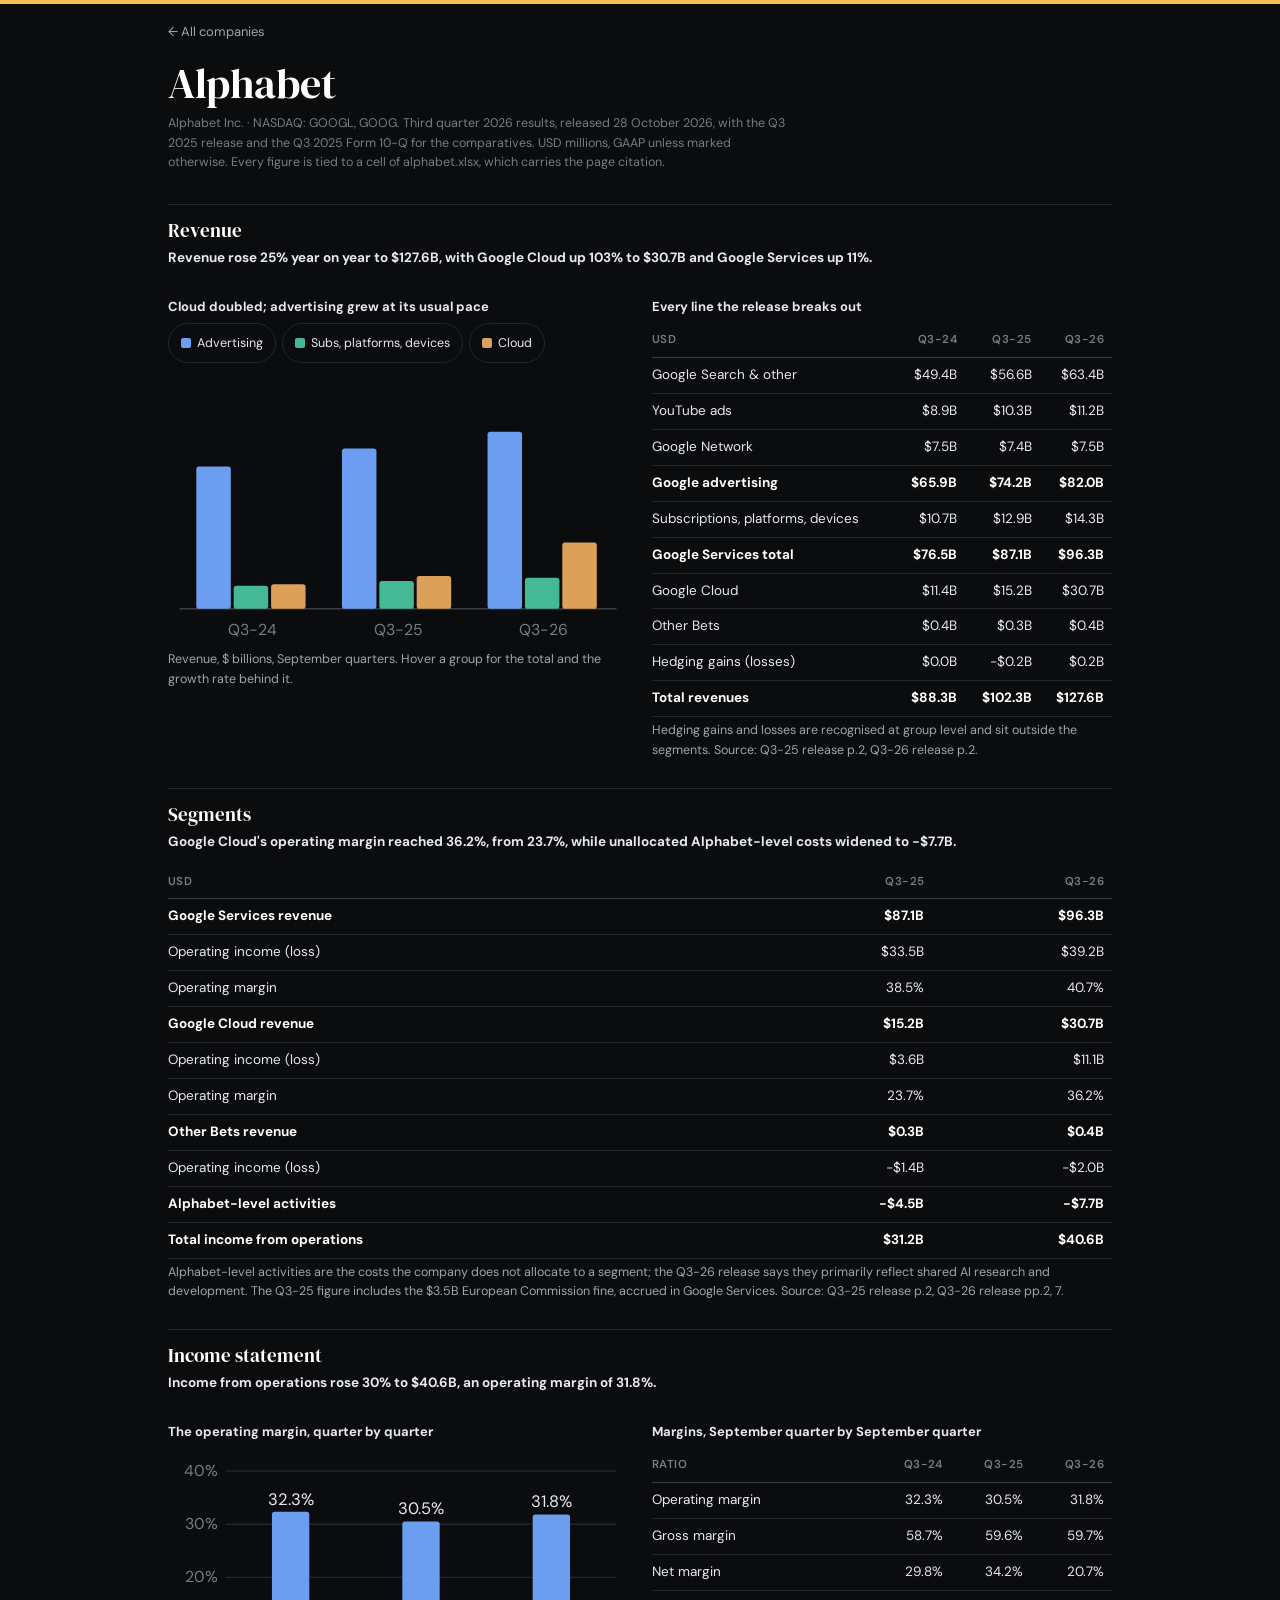
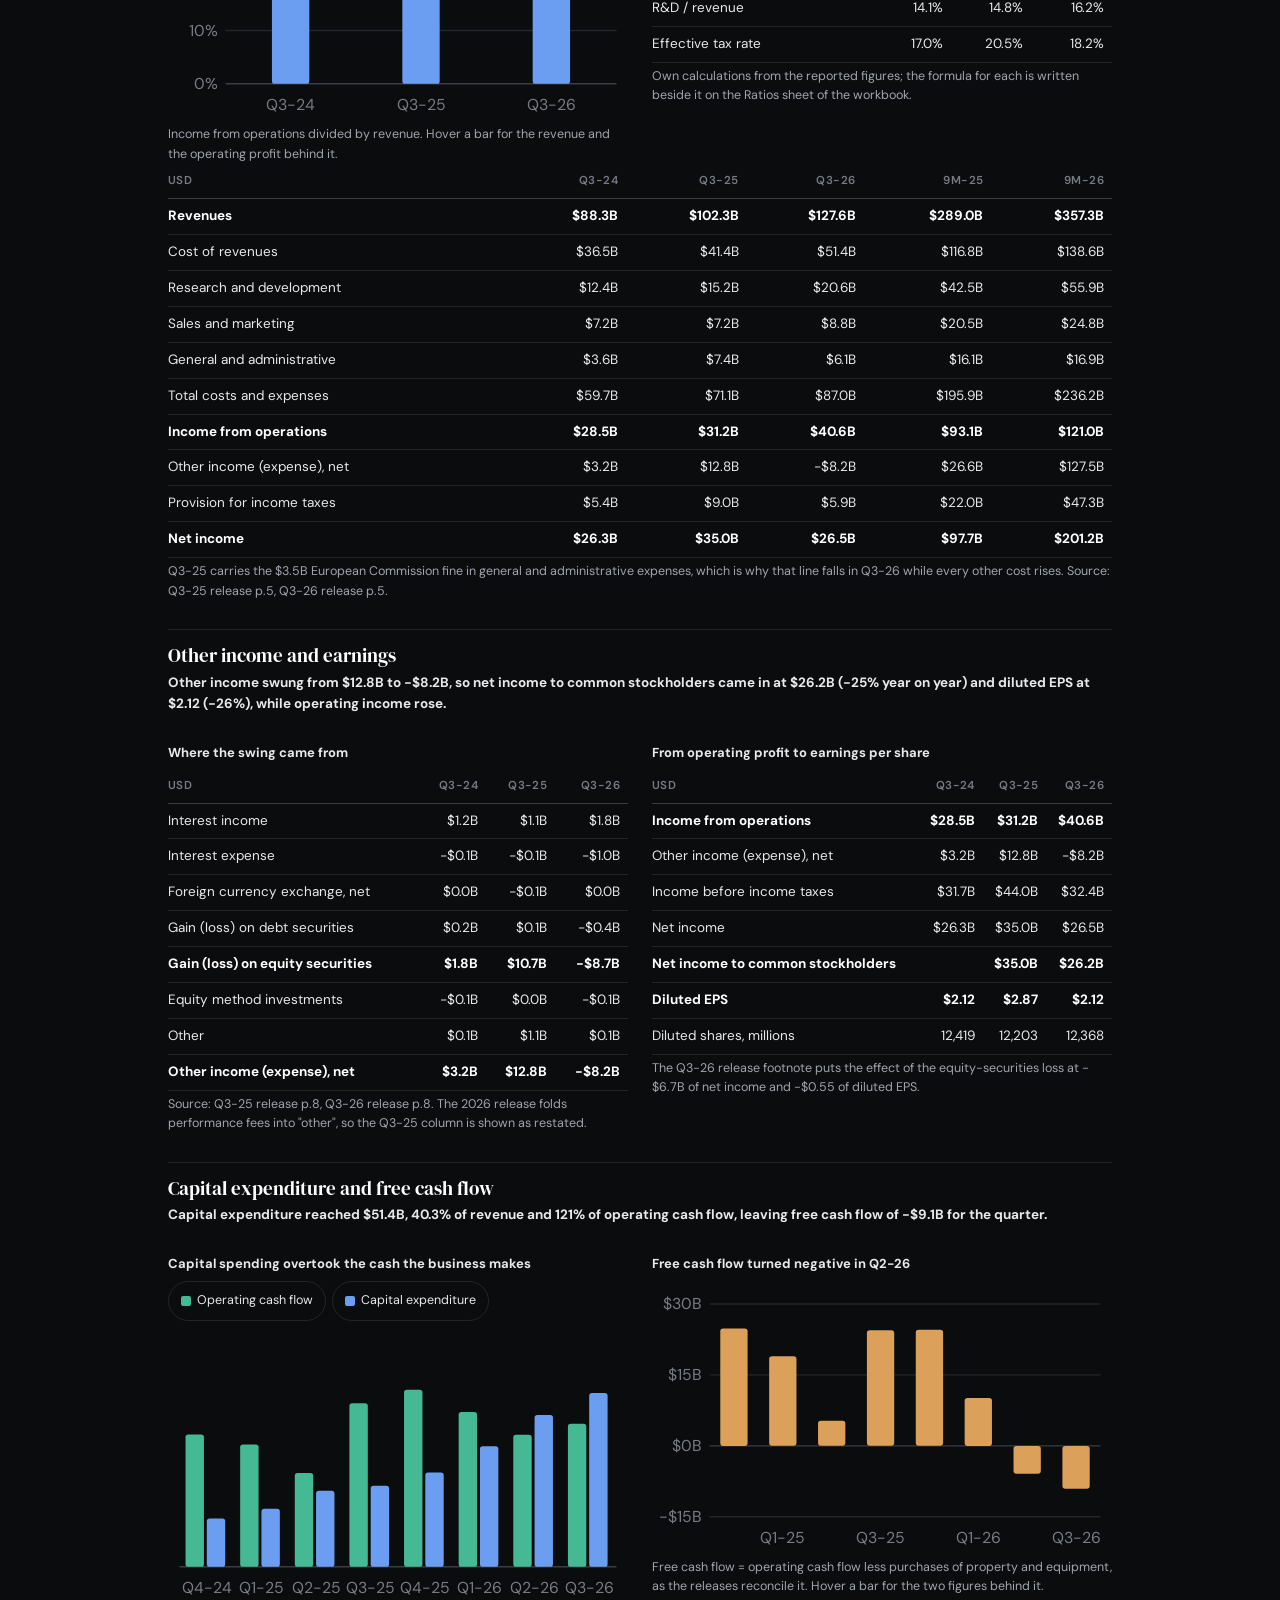
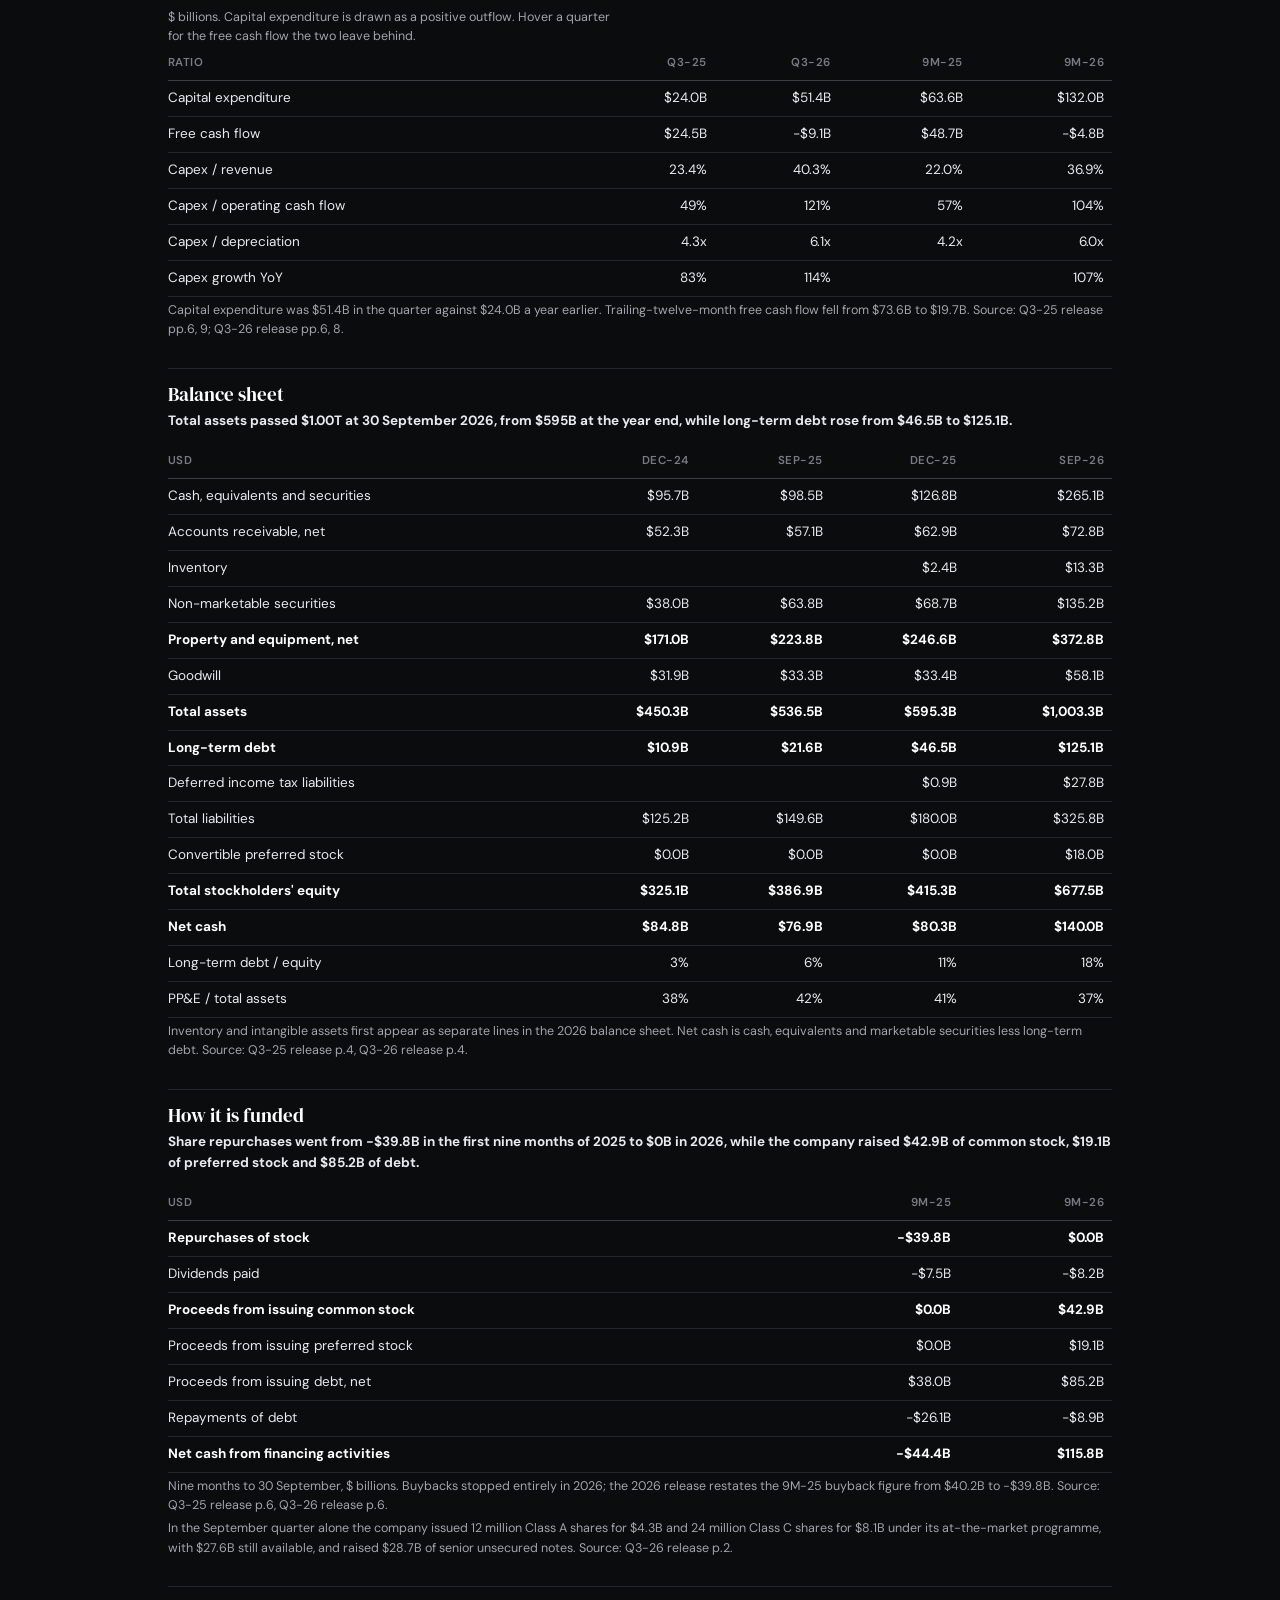
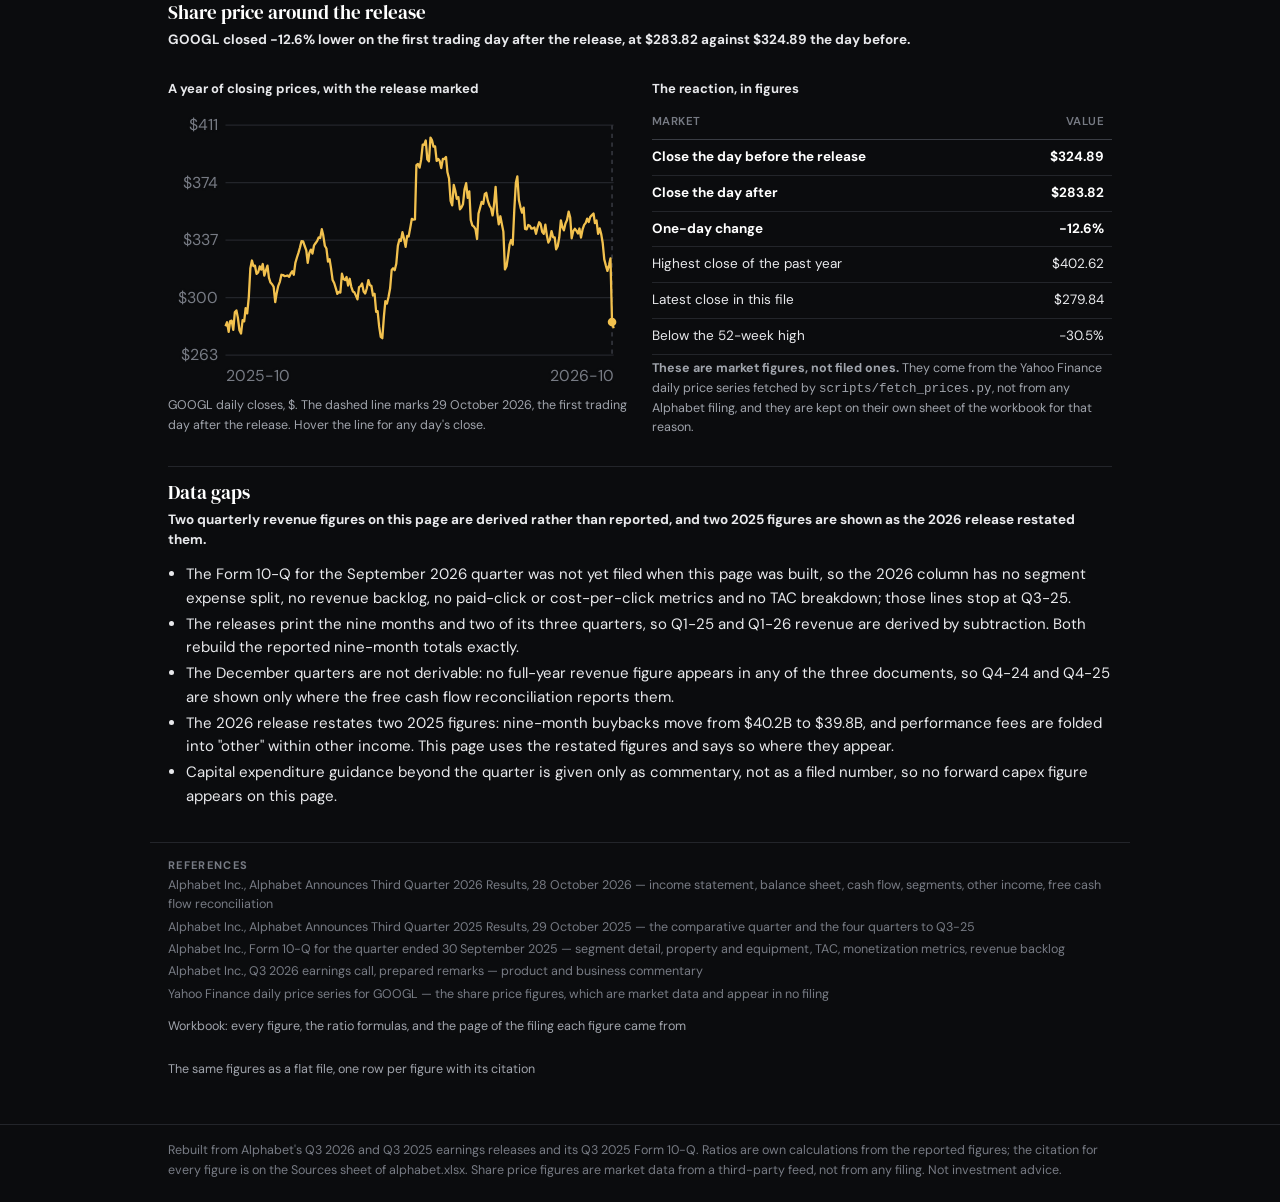
==== commit 84f9bd87: "new" ====
--- a/Alphabet/index.html
+++ b/Alphabet/index.html
@@ -42,7 +42,7 @@
 .back{display:inline-flex;align-items:center;min-height:44px;color:var(--ink2);
   text-decoration:none;font-size:13px}
 .back:hover,.back:focus-visible{color:var(--accent)}
-h1{margin:6px 0 0;color:#fff;font-size:26px;line-height:1.15}
+h1{margin:6px 0 2px;color:#fff;font-size:clamp(32px,4.4vw,42px);line-height:1.1}   /* the company name carries the page, and it is what the homepage card preview shows */
 .meta{margin:8px 0 0;font-size:12.5px;color:var(--muted);max-width:78ch}
 
 /* ---- one flat section per topic, separated by a hairline ---- */
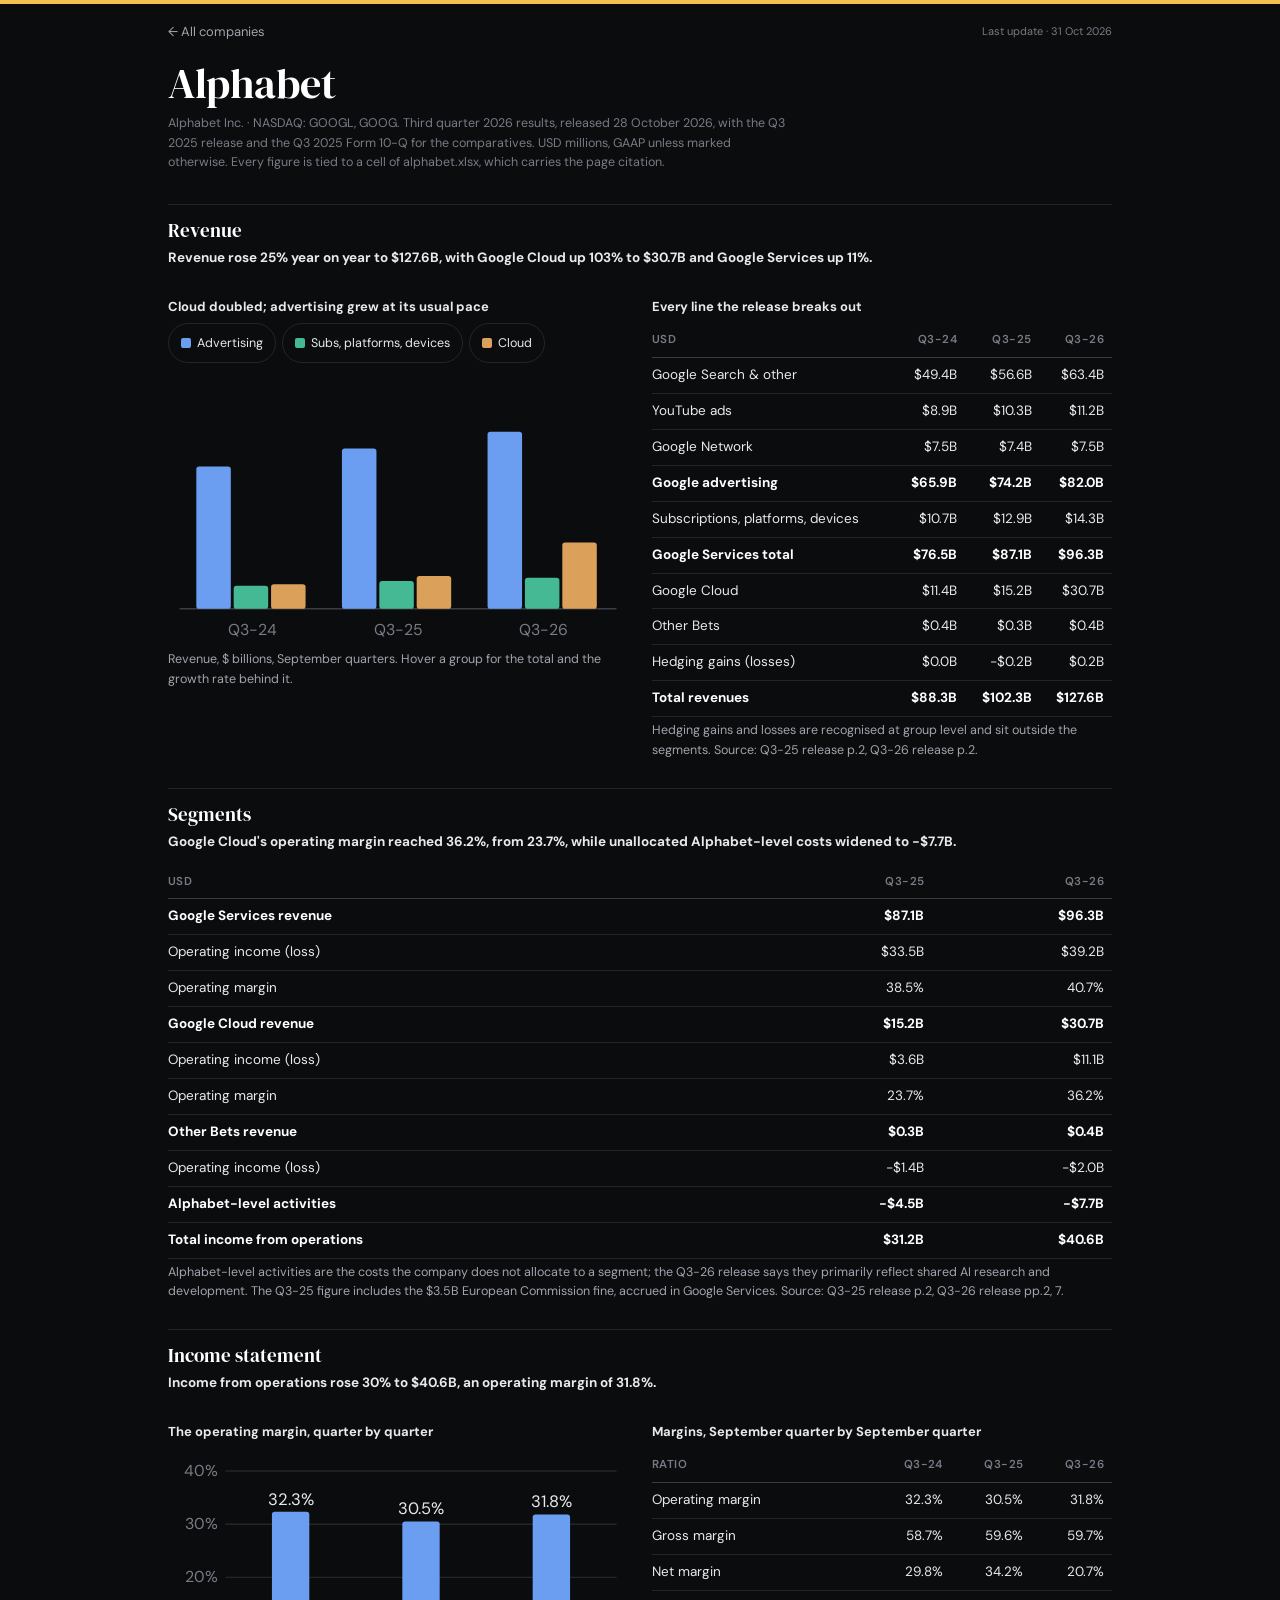
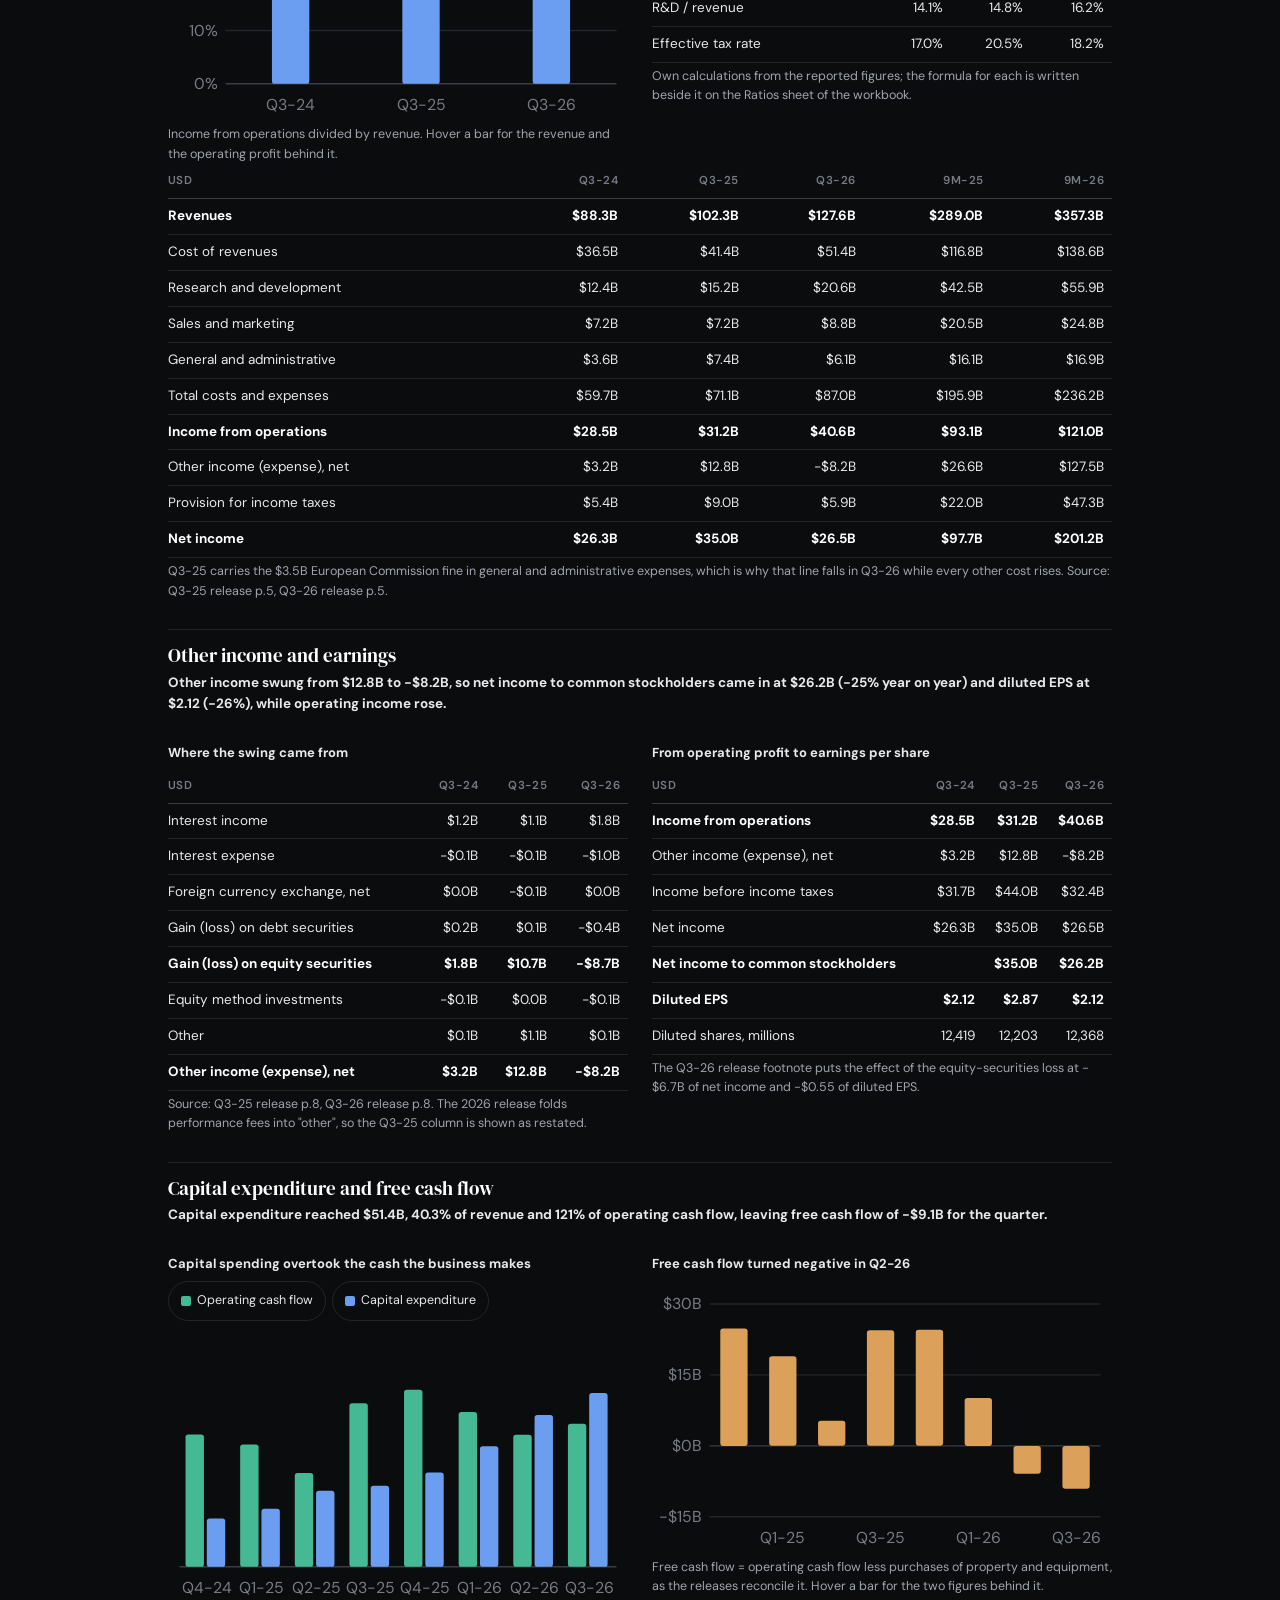
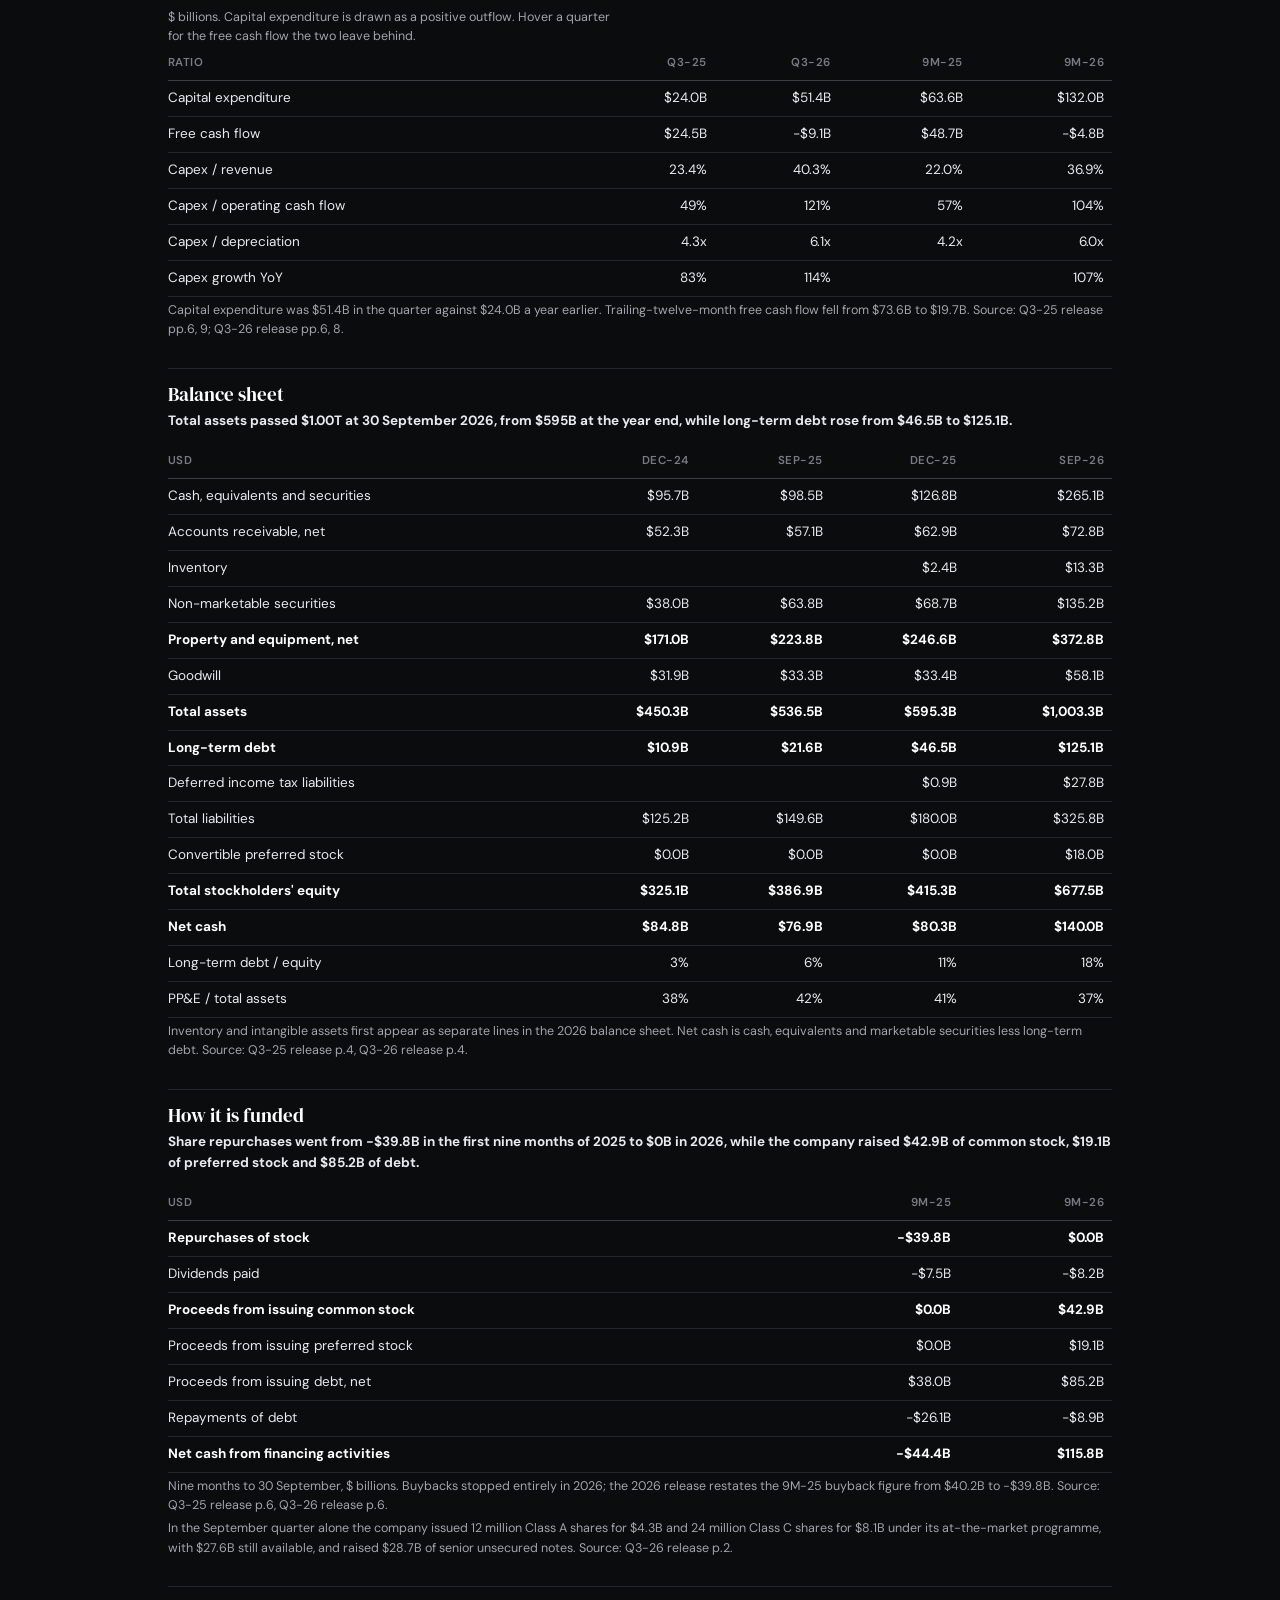
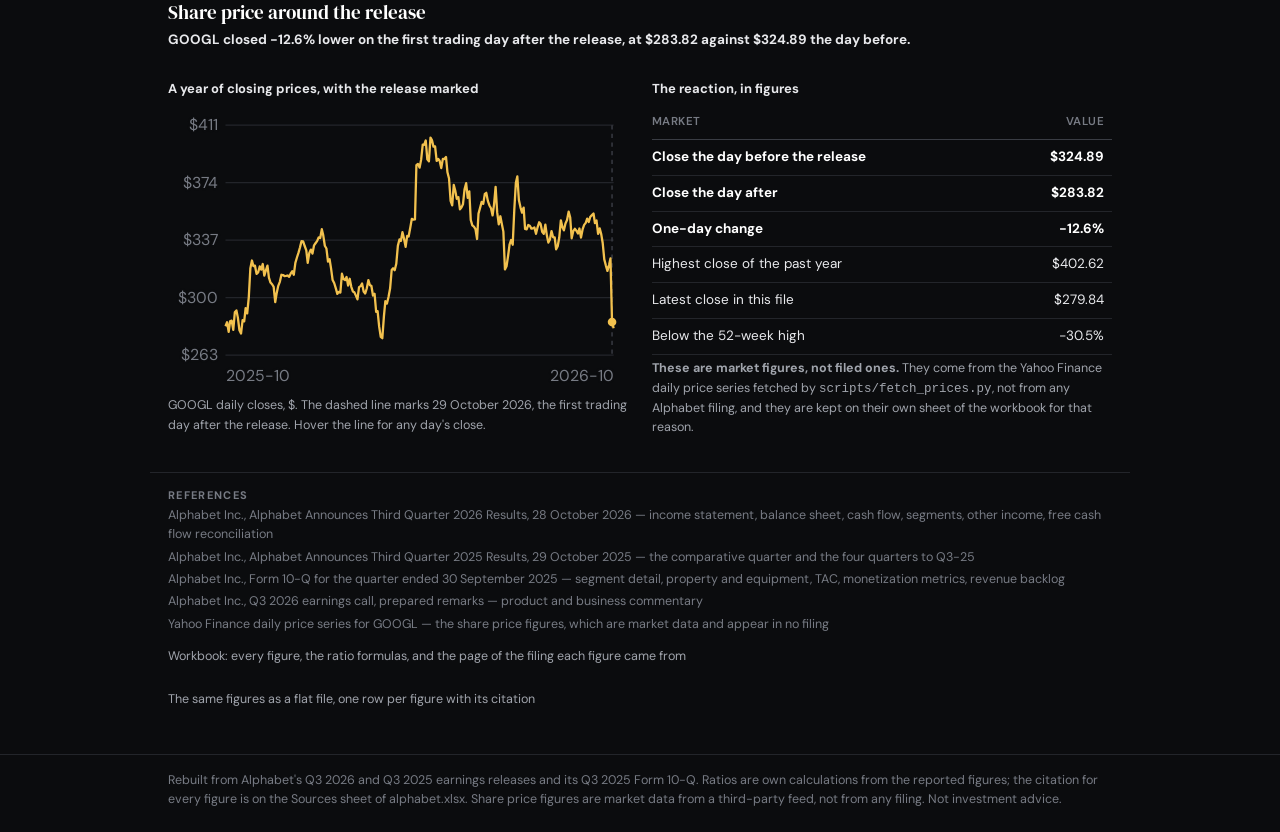
==== commit ef7fe9f7: "02-11" ====
--- a/Alphabet/index.html
+++ b/Alphabet/index.html
@@ -25,6 +25,9 @@
   /* series colours for charts, chosen to read on black */
   --c1:#6b9ef0; --c2:#45b894; --c3:#dba05a; --c4:#ab8ae0; --c5:#e0788f;
   --dark:#9a9a9a; --light:#5c5c5c;
+  /* tables laid out like the finance course workbooks: beige STEP rows and yellow key results,
+     dimmed for a black page; solid colours so the pinned first column stays opaque */
+  --step:#1d1b1a; --key:#22200c;
 }
 
 *{box-sizing:border-box}
@@ -42,6 +45,10 @@
 .back{display:inline-flex;align-items:center;min-height:44px;color:var(--ink2);
   text-decoration:none;font-size:13px}
 .back:hover,.back:focus-visible{color:var(--accent)}
+/* "Last update": small and quiet in the top right corner, on the back link's line */
+.band .in{position:relative}
+.updated{position:absolute;top:0;right:max(18px,env(safe-area-inset-right));min-height:44px;
+  display:flex;align-items:center;font-size:11px;color:var(--muted);white-space:nowrap}
 h1{margin:6px 0 2px;color:#fff;font-size:clamp(32px,4.4vw,42px);line-height:1.1}   /* the company name carries the page, and it is what the homepage card preview shows */
 .meta{margin:8px 0 0;font-size:12.5px;color:var(--muted);max-width:78ch}
 
@@ -124,6 +131,12 @@
 tr.b td{font-weight:700;color:#fff}
 tr.sub td{font-weight:700;color:var(--ink2);padding-top:14px;border-bottom:none;background:var(--page)}
 tbody tr:not(.sub):hover td,td.xcol{background:var(--hl)}
+/* course layout: a STEP row opens each block, the key result of the step is bold on dim yellow,
+   and the last column says in words how each calculated line is made */
+tr.step td{color:var(--ink);background:var(--step);padding-top:9px;padding-bottom:9px}
+tr.k td{font-weight:700;color:#fff;background:var(--key)}
+th.fx,td.fx{text-align:left;color:var(--muted);font-size:12px;white-space:normal;min-width:160px}
+td.fx,tr.k td.fx,tr.b td.fx{font-style:italic;font-weight:400;color:var(--muted)}   /* the formula stays quiet, even on a key row */
 .basis{color:var(--muted);font-size:11.5px;font-weight:400}
 
 ul{margin:4px 0;padding-left:18px}
@@ -145,11 +158,11 @@
   th{white-space:normal}
   td:first-child{min-width:120px}
 }
-
 :root{--accent:#f2c14e}</style>
 </head><body>
 <header class="band"><div class="in">
 <a class="back" href="../index.html">&larr; All companies</a>
+<span class="updated">Last update &middot;&nbsp;<span data-static="1">31 Oct 2026</span></span>
 <h1>Alphabet</h1>
 <p class="meta">Alphabet Inc. &middot; NASDAQ: GOOGL, GOOG. Third quarter 2026 results, released
 <span data-static="1">28 October 2026</span>, with the Q3 2025 release and the Q3 2025 Form 10-Q for the comparatives.
@@ -382,10 +395,6 @@
 Finance daily price series fetched by <code>scripts/fetch_prices.py</code>, not from any Alphabet
 filing, and they are kept on their own sheet of the workbook for that reason.</p>
 </div></div>
-</section>
-<section class="panel"><h2>Data gaps</h2>
-<p class="dek">Two quarterly revenue figures on this page are derived rather than reported, and two 2025 figures are shown as the 2026 release restated them.</p>
-<ul><li><span data-static="1">The Form 10-Q for the September 2026 quarter was not yet filed when this page was built, so the 2026 column has no segment expense split, no revenue backlog, no paid-click or cost-per-click metrics and no TAC breakdown; those lines stop at Q3-25.</span></li><li><span data-static="1">The releases print the nine months and two of its three quarters, so Q1-25 and Q1-26 revenue are derived by subtraction. Both rebuild the reported nine-month totals exactly.</span></li><li><span data-static="1">The December quarters are not derivable: no full-year revenue figure appears in any of the three documents, so Q4-24 and Q4-25 are shown only where the free cash flow reconciliation reports them.</span></li><li><span data-static="1">The 2026 release restates two 2025 figures: nine-month buybacks move from $40.2B to $39.8B, and performance fees are folded into "other" within other income. This page uses the restated figures and says so where they appear.</span></li><li><span data-static="1">Capital expenditure guidance beyond the quarter is given only as commentary, not as a filed number, so no forward capex figure appears on this page.</span></li></ul>
 </section>
 </main>
 <aside class="refs"><span class="lbl">References</span><ul><li><span data-static="1">Alphabet Inc., Alphabet Announces Third Quarter 2026 Results, 28 October 2026 — income statement, balance sheet, cash flow, segments, other income, free cash flow reconciliation</span></li><li><span data-static="1">Alphabet Inc., Alphabet Announces Third Quarter 2025 Results, 29 October 2025 — the comparative quarter and the four quarters to Q3-25</span></li><li><span data-static="1">Alphabet Inc., Form 10-Q for the quarter ended 30 September 2025 — segment detail, property and equipment, TAC, monetization metrics, revenue backlog</span></li><li><span data-static="1">Alphabet Inc., Q3 2026 earnings call, prepared remarks — product and business commentary</span></li><li><span data-static="1">Yahoo Finance daily price series for GOOGL — the share price figures, which are market data and appear in no filing</span></li><li><a href="alphabet.xlsx">Workbook: every figure, the ratio formulas, and the page of the filing each figure came from</a></li><li><a href="alphabet.csv">The same figures as a flat file, one row per figure with its citation</a></li></ul></aside>
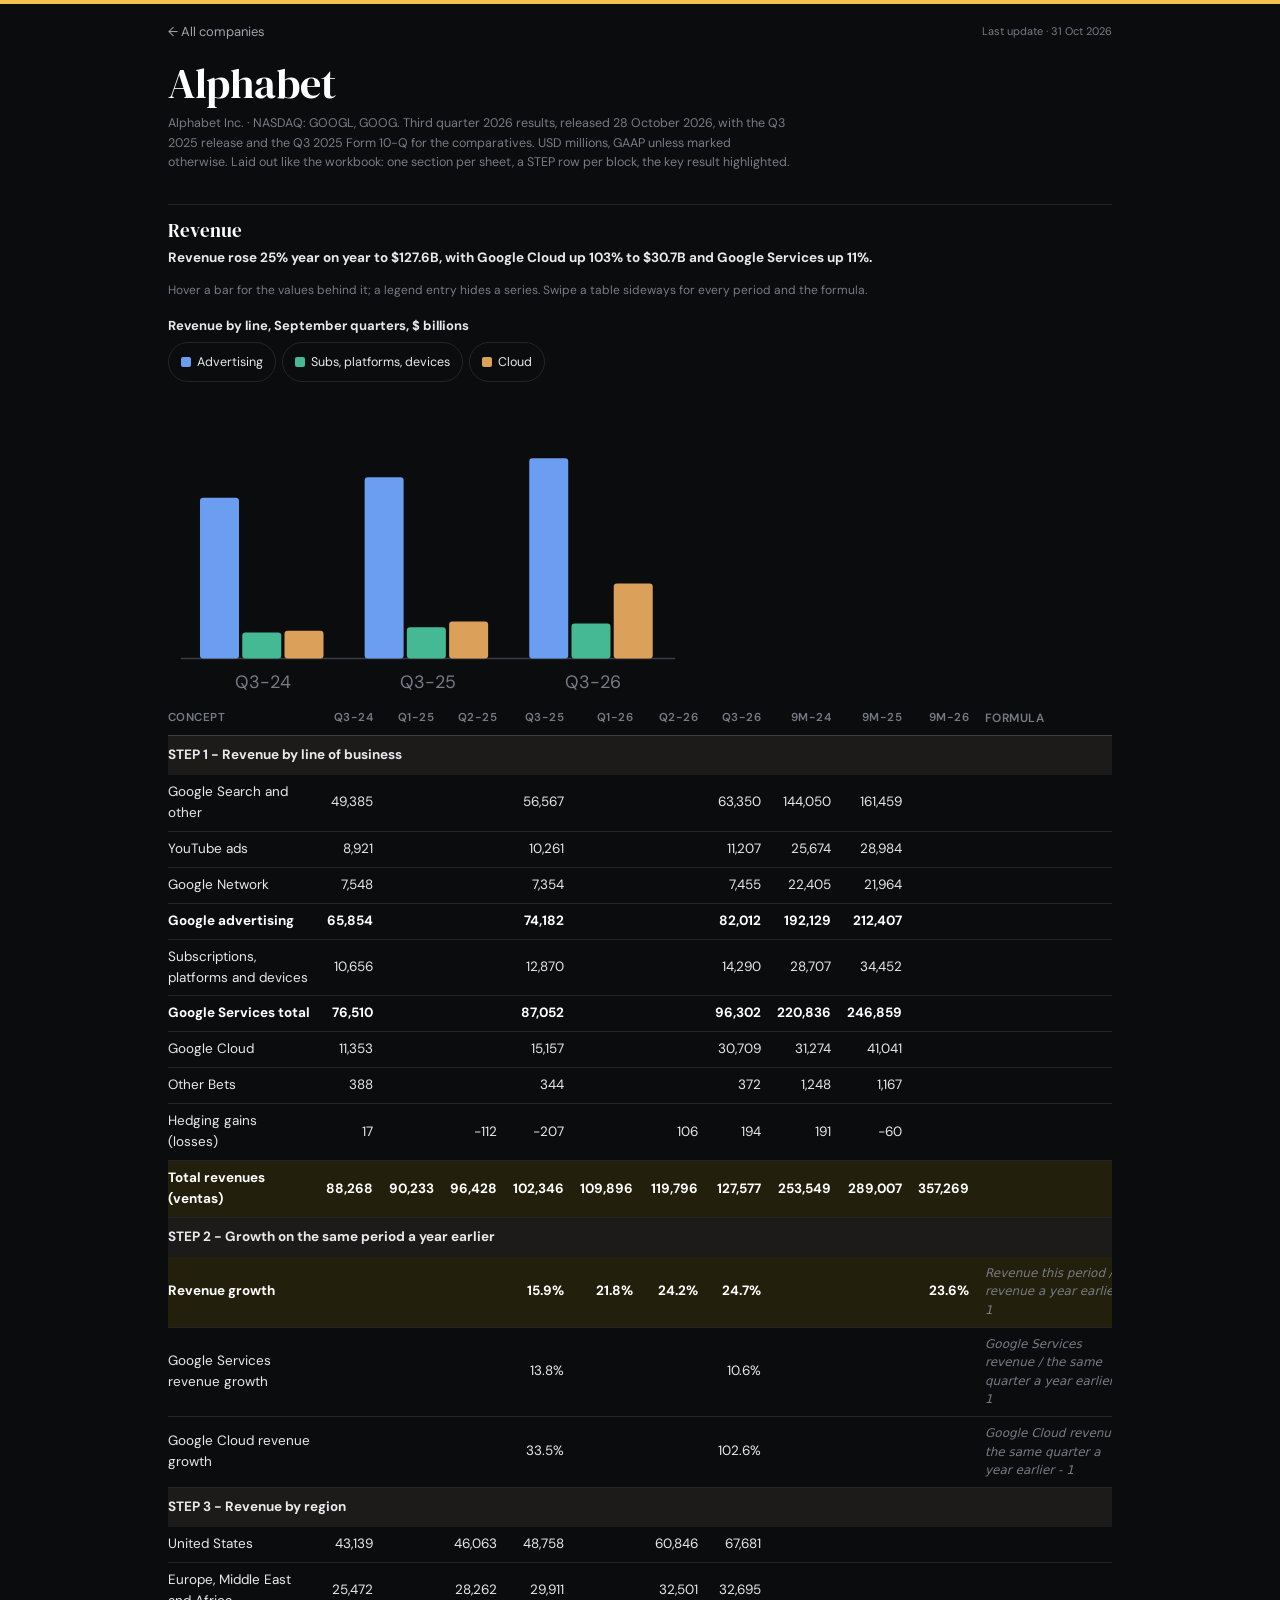
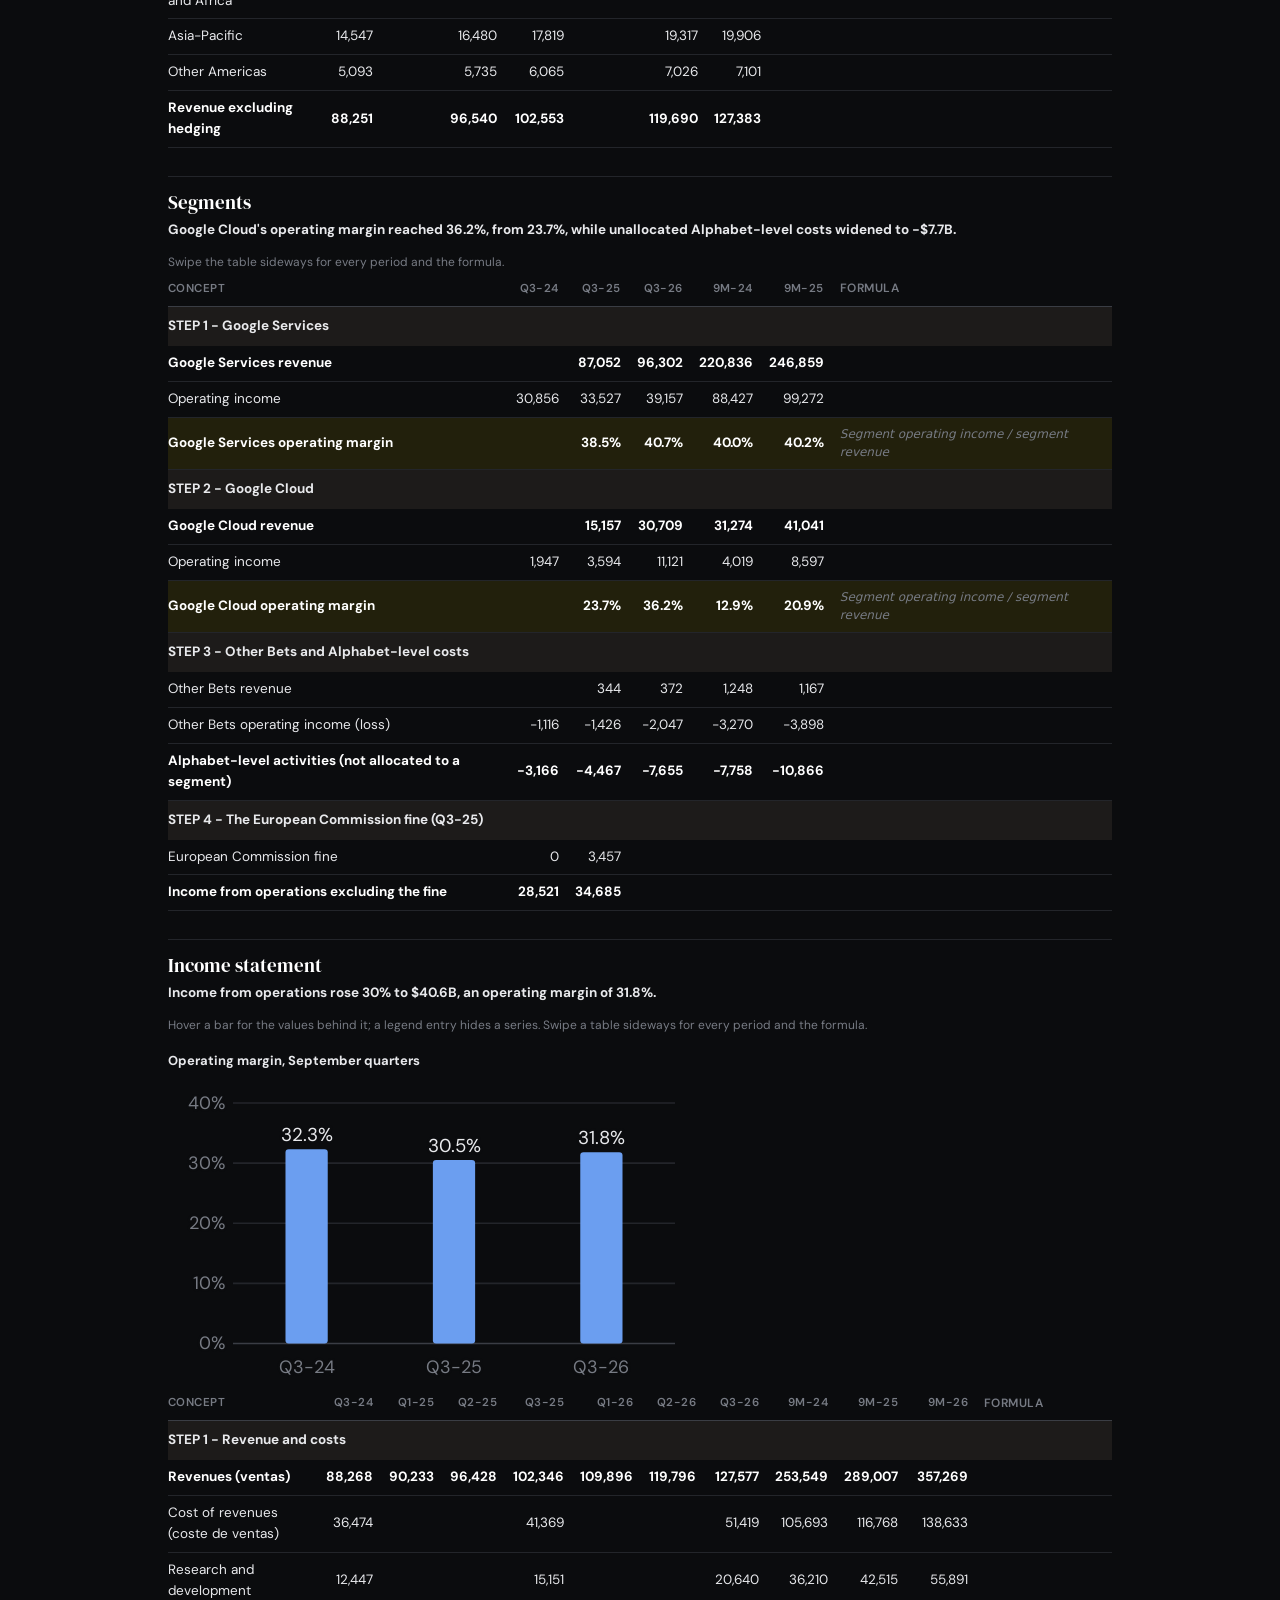
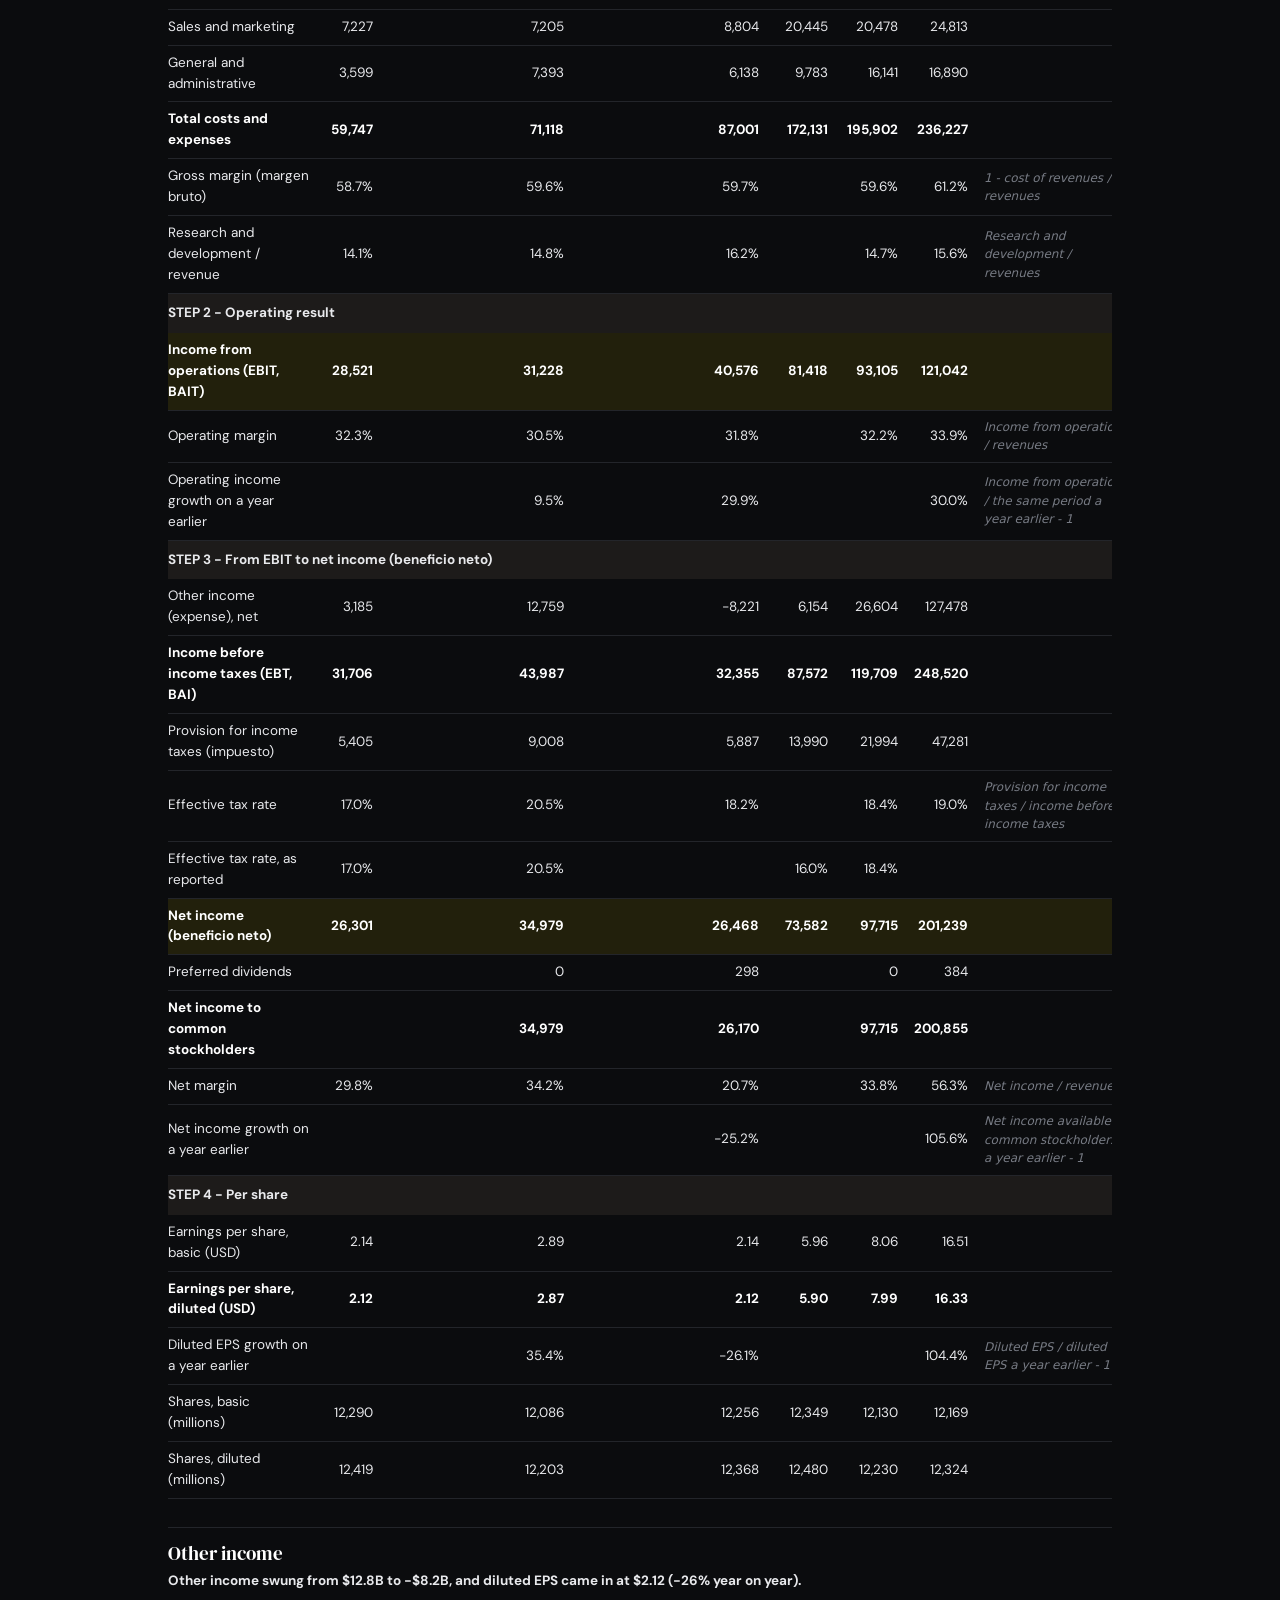
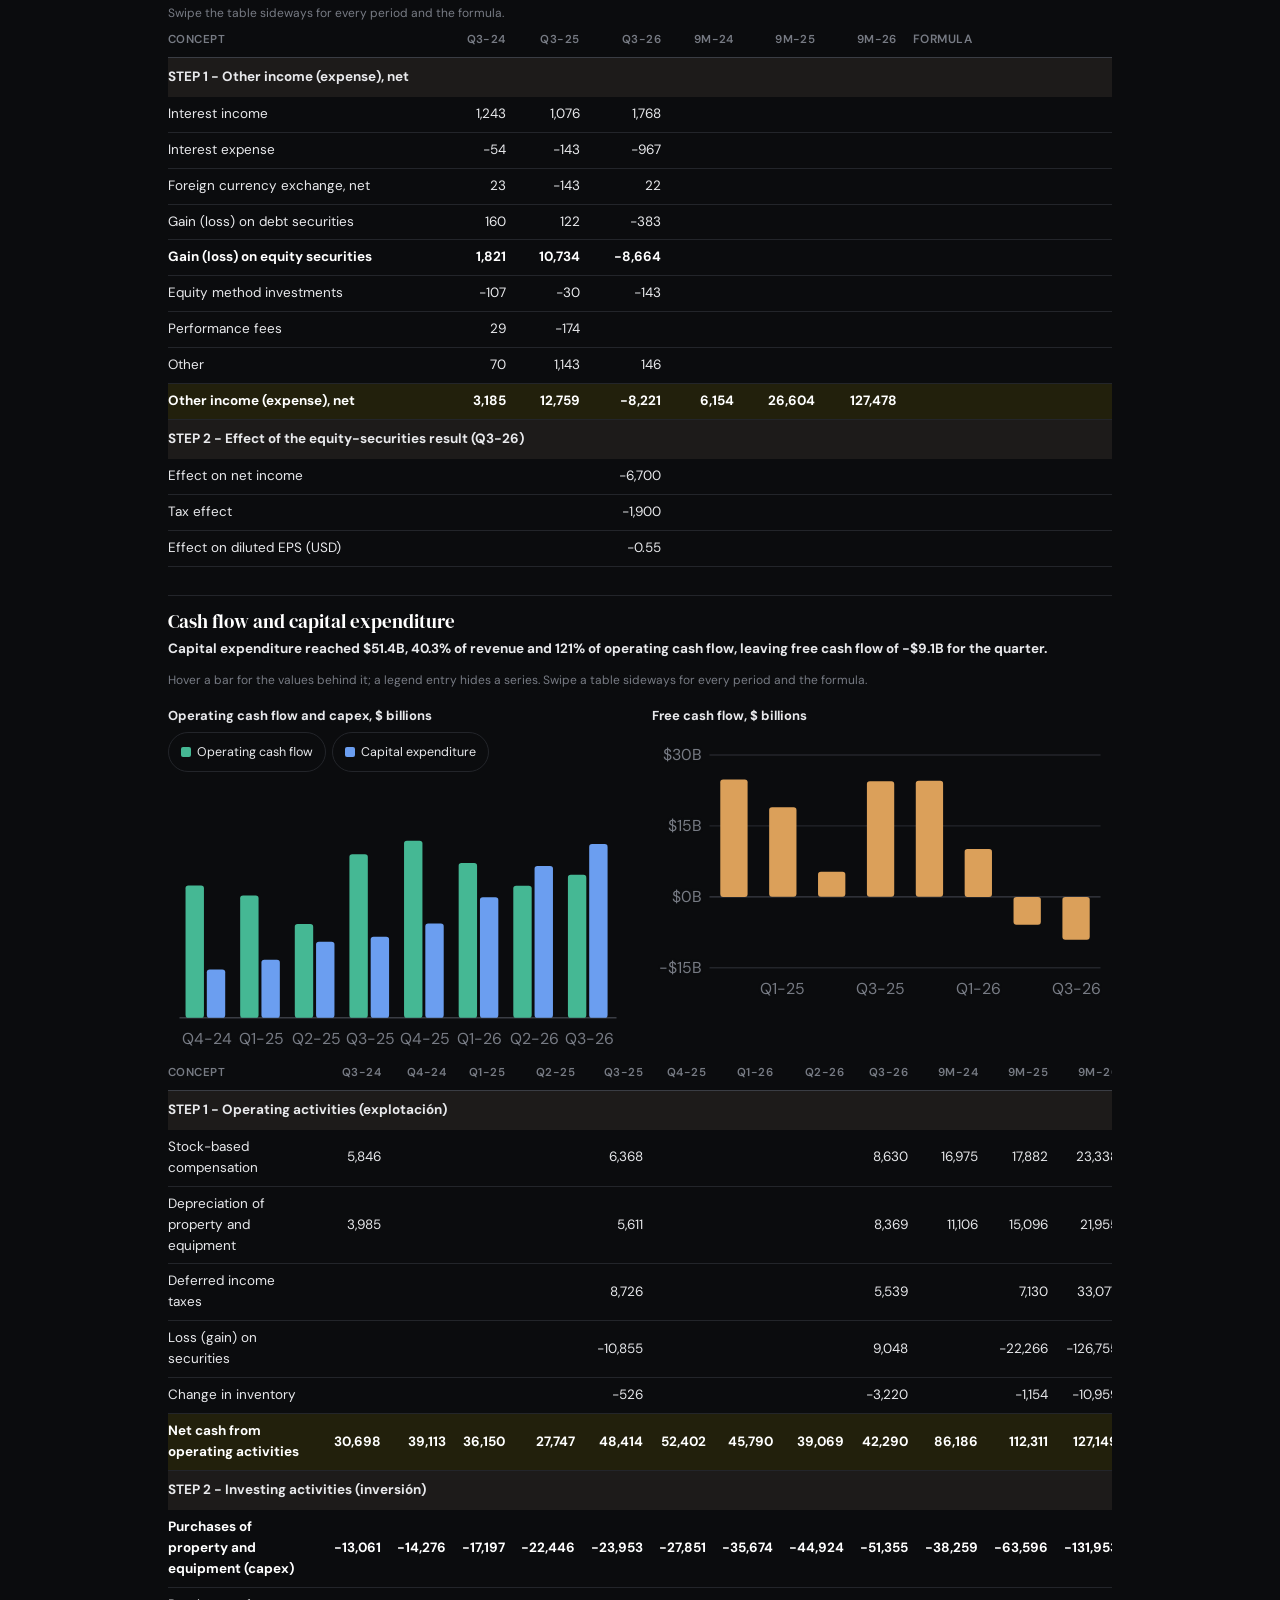
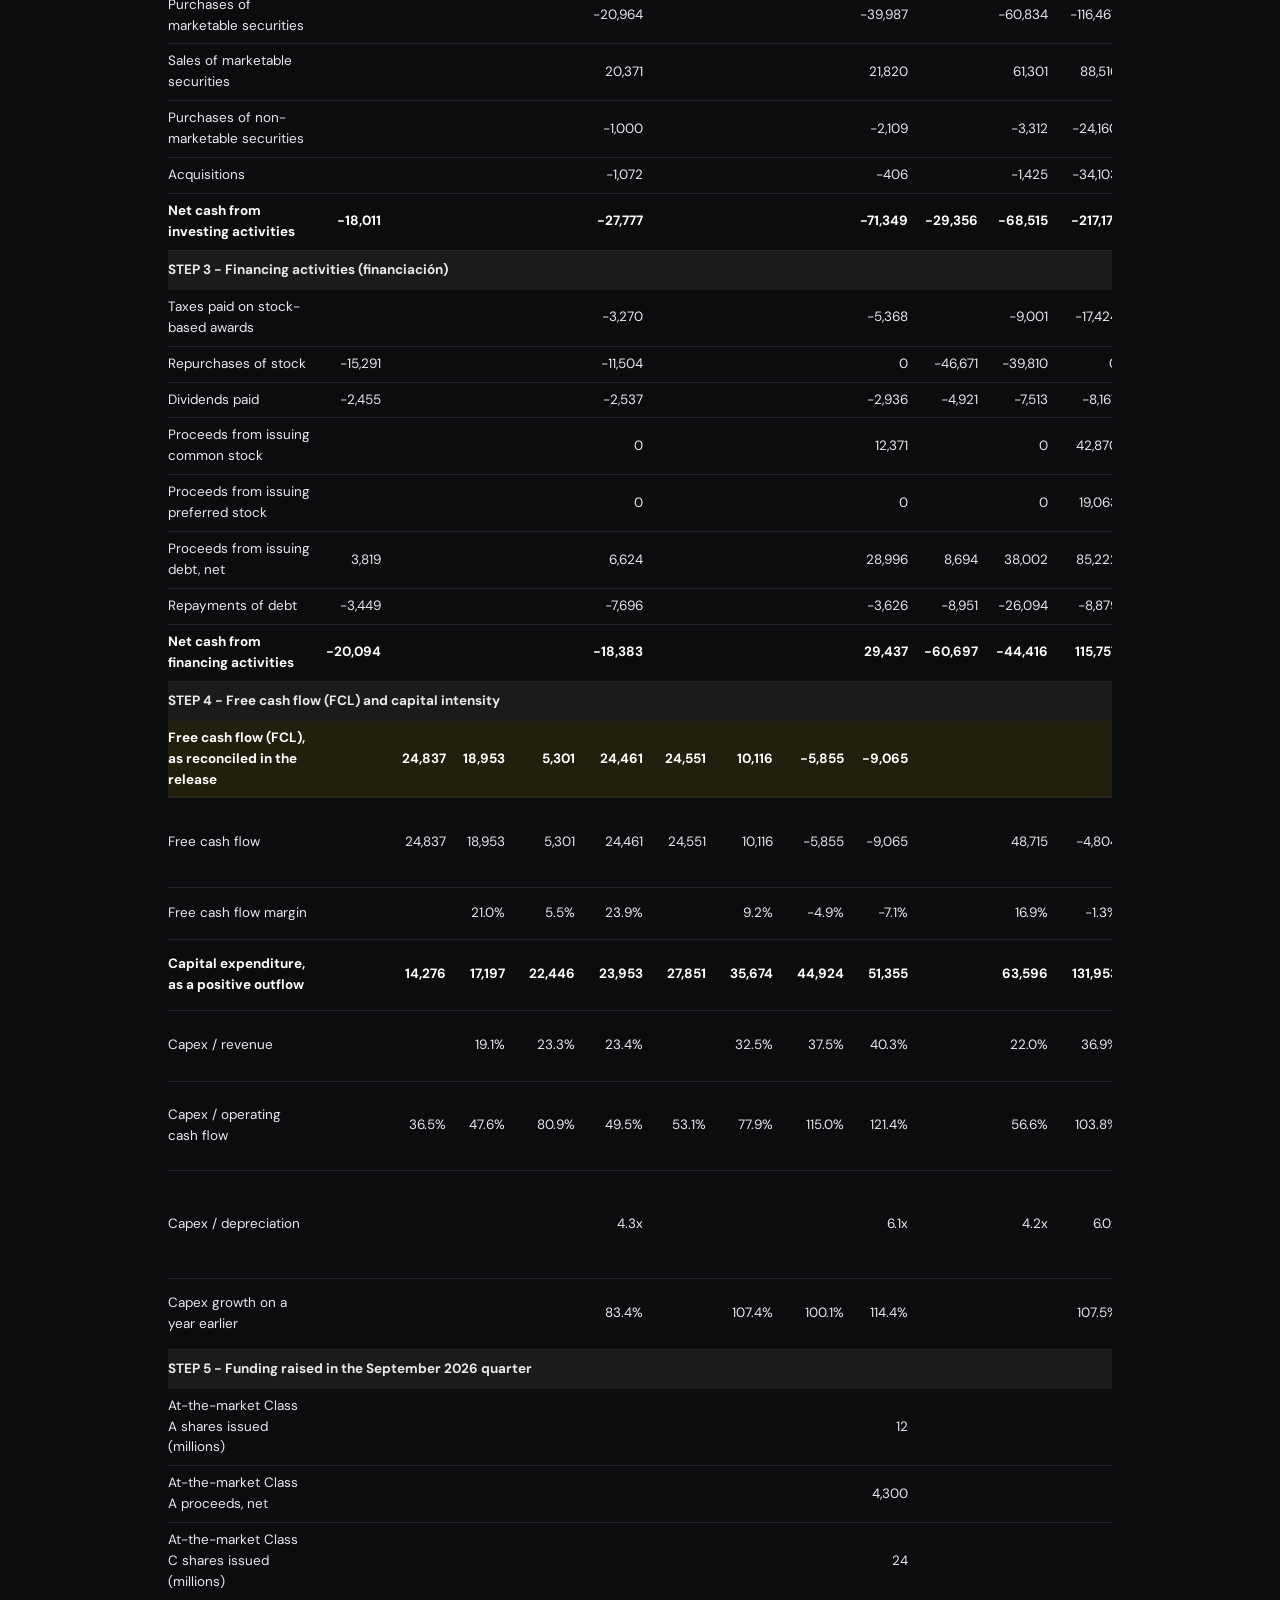
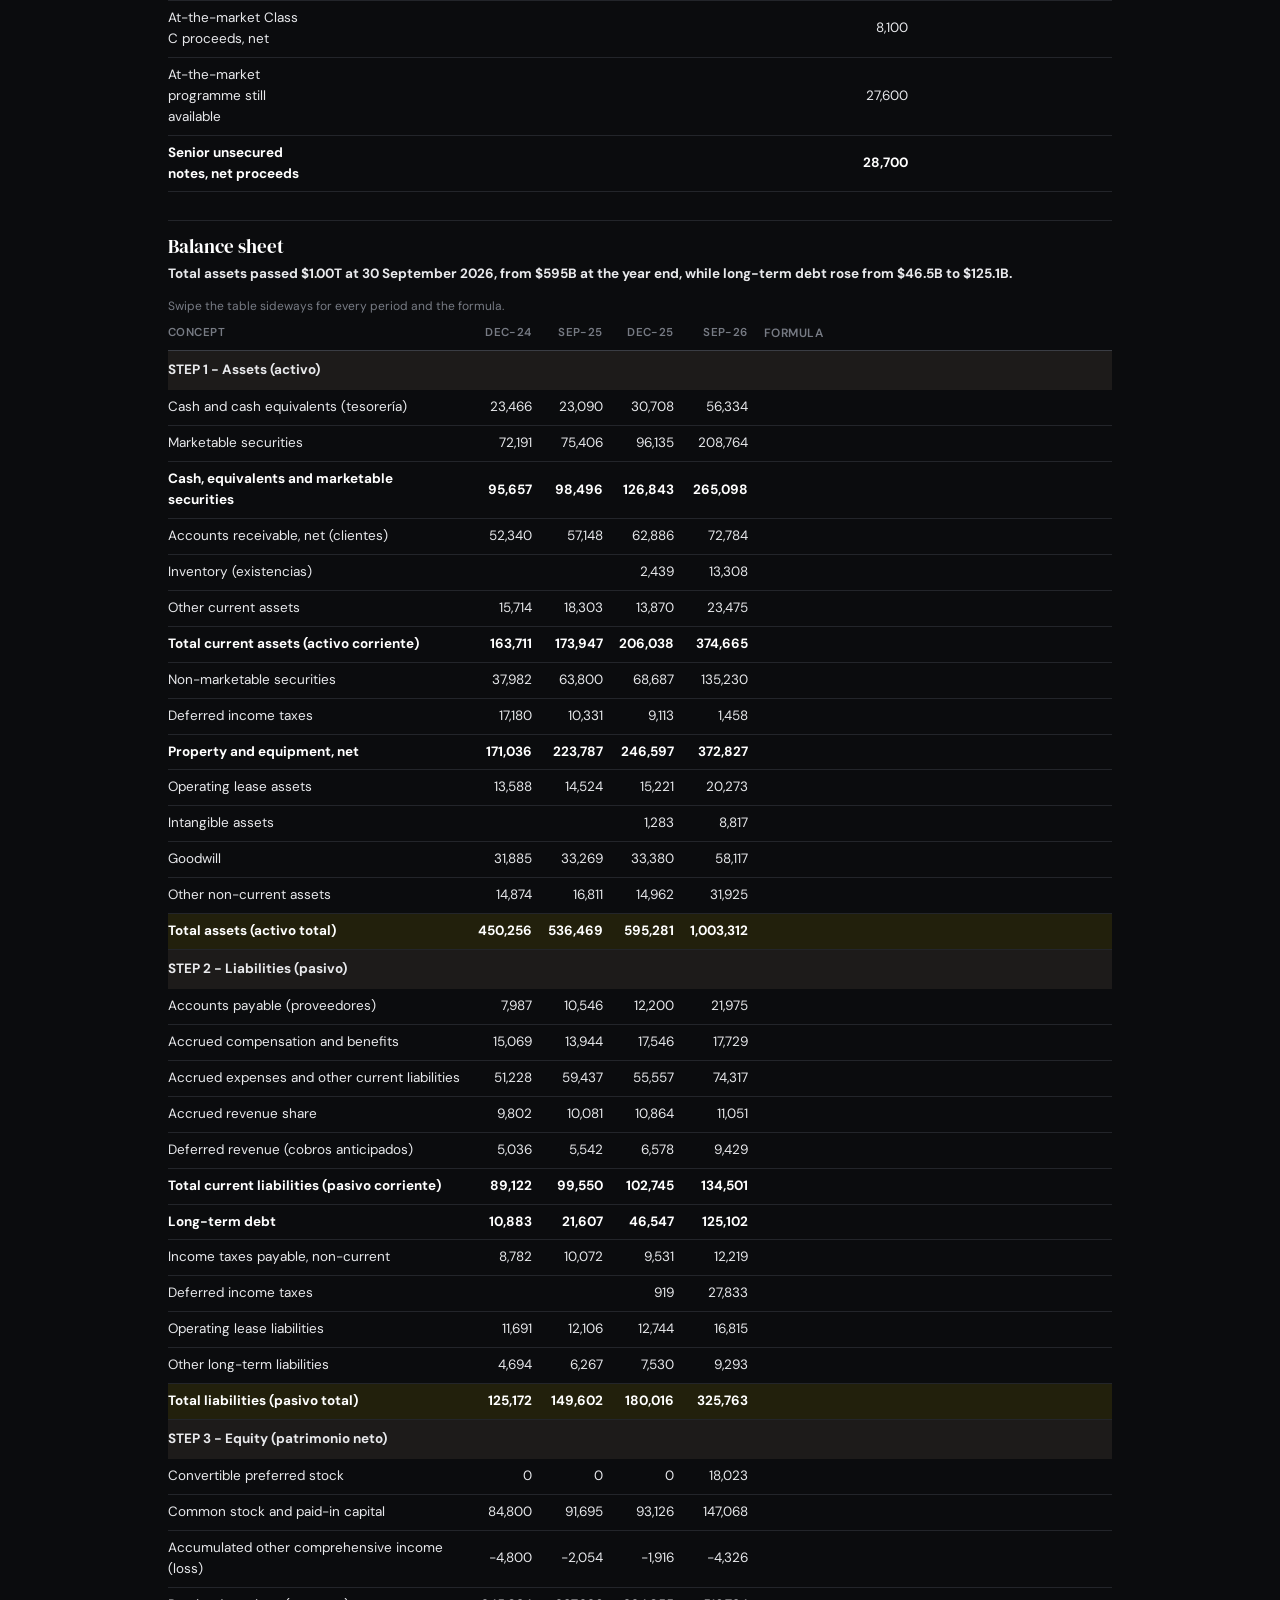
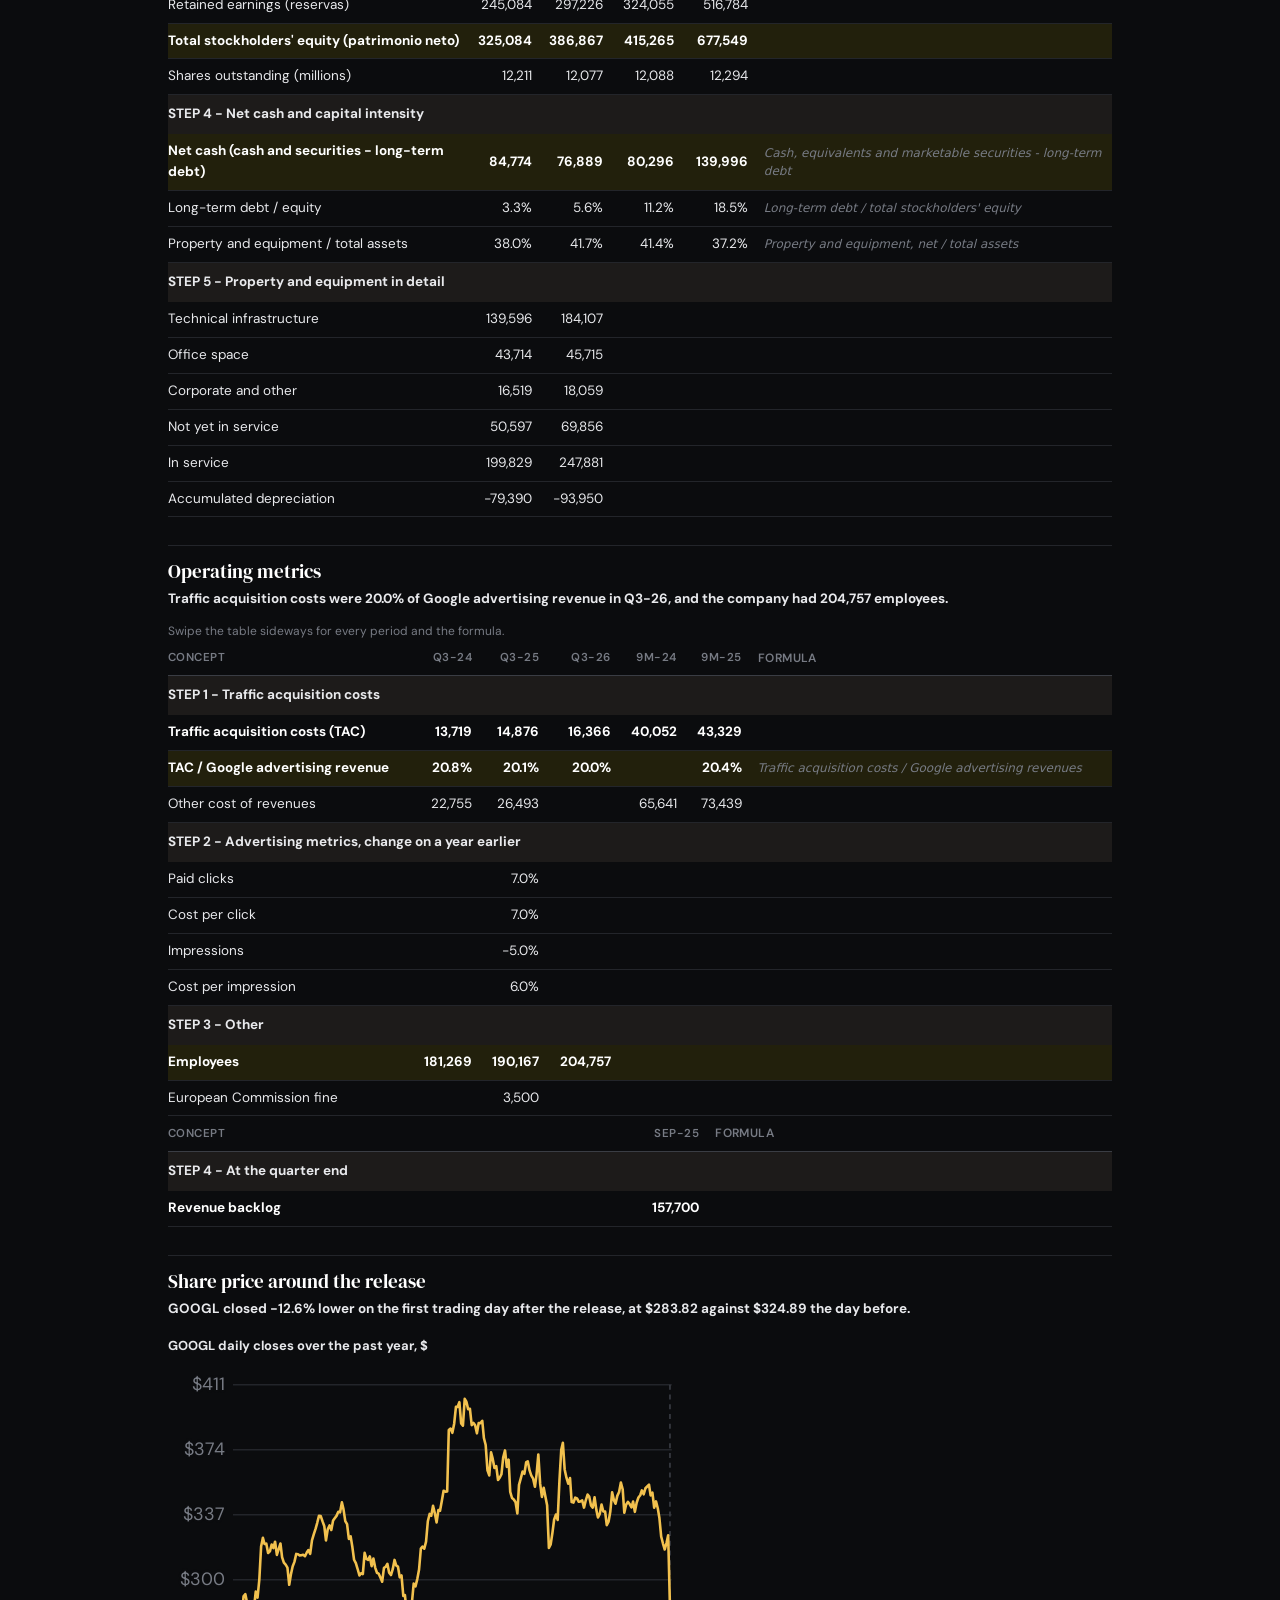
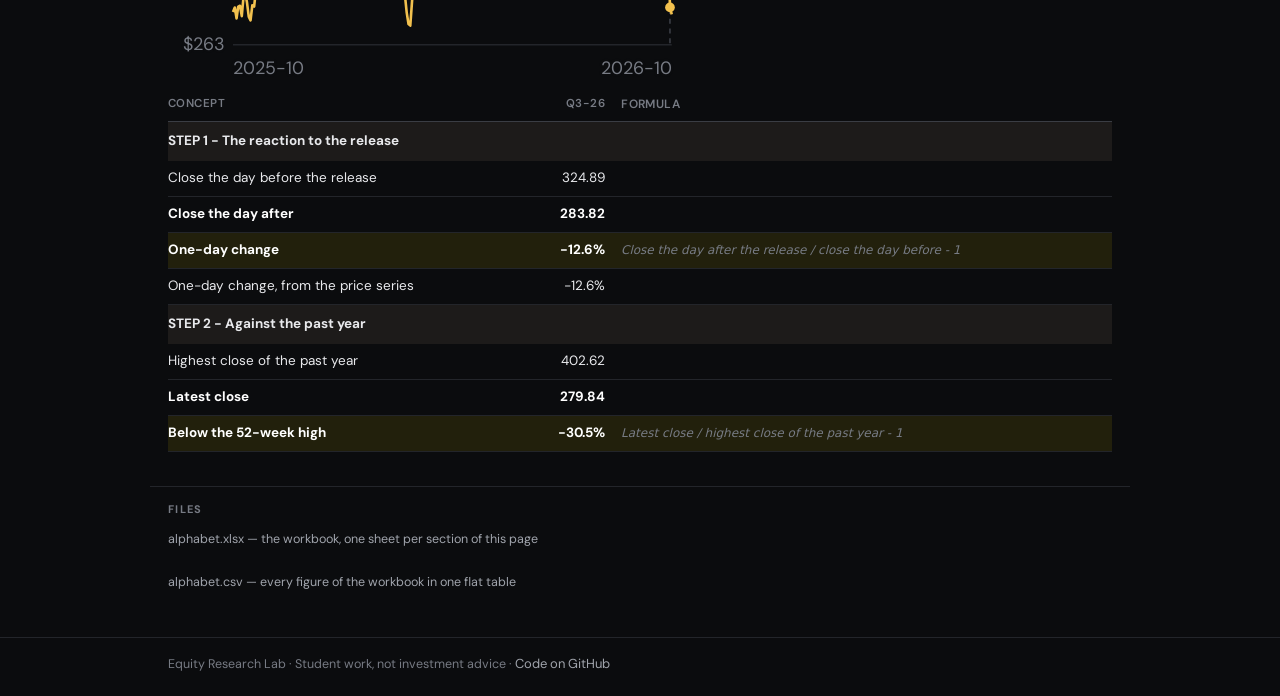
==== commit b0535ff3: "03-11" ====
--- a/Alphabet/index.html
+++ b/Alphabet/index.html
@@ -21,7 +21,8 @@
   --ink:#e8e9ec; --ink2:#a0a4ac; --muted:#777b84;
   --grid:#23252a;                          /* hairlines between table rows and between sections */
   --axis:#3a3d44;                          /* chart axes, a step brighter than the hairlines */
-  --hl:rgba(255,255,255,.055);             /* the row and column highlight on a table */
+  --hl:#18191c;                            /* the row and column highlight on a table: solid, so the pinned
+                                              first column never lets the scrolled numbers show through it */
   /* series colours for charts, chosen to read on black */
   --c1:#6b9ef0; --c2:#45b894; --c3:#dba05a; --c4:#ab8ae0; --c5:#e0788f;
   --dark:#9a9a9a; --light:#5c5c5c;
@@ -134,6 +135,10 @@
 /* course layout: a STEP row opens each block, the key result of the step is bold on dim yellow,
    and the last column says in words how each calculated line is made */
 tr.step td{color:var(--ink);background:var(--step);padding-top:9px;padding-bottom:9px}
+/* a STEP row is one cell across the whole table: pinning that cell cut its title when the table scrolled,
+   so the cell scrolls and only its title stays pinned at the left edge */
+tr.step td{position:static}
+tr.step td>span{position:sticky;left:0;display:inline-block;background:var(--step);padding-right:8px}
 tr.k td{font-weight:700;color:#fff;background:var(--key)}
 th.fx,td.fx{text-align:left;color:var(--muted);font-size:12px;white-space:normal;min-width:160px}
 td.fx,tr.k td.fx,tr.b td.fx{font-style:italic;font-weight:400;color:var(--muted)}   /* the formula stays quiet, even on a key row */
@@ -158,22 +163,21 @@
   th{white-space:normal}
   td:first-child{min-width:120px}
 }
+
 :root{--accent:#f2c14e}</style>
 </head><body>
 <header class="band"><div class="in">
 <a class="back" href="../index.html">&larr; All companies</a>
 <span class="updated">Last update &middot;&nbsp;<span data-static="1">31 Oct 2026</span></span>
 <h1>Alphabet</h1>
-<p class="meta">Alphabet Inc. &middot; NASDAQ: GOOGL, GOOG. Third quarter 2026 results, released
-<span data-static="1">28 October 2026</span>, with the Q3 2025 release and the Q3 2025 Form 10-Q for the comparatives.
-USD millions, GAAP unless marked otherwise. Every figure is tied to a cell of alphabet.xlsx,
-which carries the page citation.</p>
+<p class="meta">Alphabet Inc. &middot; NASDAQ: GOOGL, GOOG. Third quarter 2026 results, released <span data-static="1">28 October 2026</span>,
+with the Q3 2025 release and the Q3 2025 Form 10-Q for the comparatives. USD millions, GAAP unless marked otherwise.
+Laid out like the workbook: one section per sheet, a STEP row per block, the key result highlighted.</p>
 </div></header>
 <main class="in">
 <section class="panel"><h2>Revenue</h2>
-<p class="dek">Revenue rose <span data-ref="Ratios!K25" data-fmt="pct0">25%</span> year on year to <span data-ref="Historicals!K77" data-fmt="bn1">$127.6B</span>, with Google Cloud up <span data-ref="Ratios!K7" data-fmt="pct0">103%</span> to <span data-ref="Historicals!K114" data-fmt="bn1">$30.7B</span> and Google Services up <span data-ref="Ratios!K26" data-fmt="pct0">11%</span>.</p>
-<div class="two"><div>
-<h3>Cloud doubled; advertising grew at its usual pace</h3>
+<p class="dek">Revenue rose <span data-ref="1 Revenue!J17" data-fmt="pct0">25%</span> year on year to <span data-ref="3 Income statement!J6" data-fmt="bn1">$127.6B</span>, with Google Cloud up <span data-ref="1 Revenue!J19" data-fmt="pct0">103%</span> to <span data-ref="1 Revenue!J12" data-fmt="bn1">$30.7B</span> and Google Services up <span data-ref="1 Revenue!J18" data-fmt="pct0">11%</span>.</p>
+<p class="hint"><span class="hovertap">Hover</span> a bar for the values behind it; a legend entry hides a series. Swipe a table sideways for every period and the formula.</p><h3>Revenue by line, September quarters, $ billions</h3>
 <div class="leg"><button type="button" data-chart="rev" data-s="0" aria-pressed="true"><i class="sq" style="background:var(--c1)"></i>Advertising</button><button type="button" data-chart="rev" data-s="1" aria-pressed="true"><i class="sq" style="background:var(--c2)"></i>Subs, platforms, devices</button><button type="button" data-chart="rev" data-s="2" aria-pressed="true"><i class="sq" style="background:var(--c3)"></i>Cloud</button></div>
 <svg viewBox="0 0 320 190" data-chart="rev" tabindex="0" role="img" aria-label="Revenue by line of business, third quarter, USD billions">
 <line x1="8" x2="312" y1="164" y2="164" stroke="var(--axis)" stroke-width="1"/>
@@ -196,27 +200,53 @@
 <text x="160.0" y="182" text-anchor="middle" class="ax"><tspan data-static="1">Q3-25</tspan></text>
 <text x="261.3" y="182" text-anchor="middle" class="ax"><tspan data-static="1">Q3-26</tspan></text>
 </svg>
-<p class="note">Revenue, $ billions, September quarters. <span class="hovertap">Hover</span> a group for
-the total and the growth rate behind it.</p>
-</div><div>
-<h3>Every line the release breaks out</h3>
-<div class="tw"><table><thead><tr><th>USD</th><th><span data-static="1">Q3-24</span></th><th><span data-static="1">Q3-25</span></th><th><span data-static="1">Q3-26</span></th></tr></thead><tbody><tr class=""><td>Google Search &amp; other</td><td><span data-ref="Historicals!C118" data-fmt="bn1">$49.4B</span></td><td><span data-ref="Historicals!G118" data-fmt="bn1">$56.6B</span></td><td><span data-ref="Historicals!K118" data-fmt="bn1">$63.4B</span></td></tr><tr class=""><td>YouTube ads</td><td><span data-ref="Historicals!C121" data-fmt="bn1">$8.9B</span></td><td><span data-ref="Historicals!G121" data-fmt="bn1">$10.3B</span></td><td><span data-ref="Historicals!K121" data-fmt="bn1">$11.2B</span></td></tr><tr class=""><td>Google Network</td><td><span data-ref="Historicals!C116" data-fmt="bn1">$7.5B</span></td><td><span data-ref="Historicals!G116" data-fmt="bn1">$7.4B</span></td><td><span data-ref="Historicals!K116" data-fmt="bn1">$7.5B</span></td></tr><tr class="b"><td>Google advertising</td><td><span data-ref="Historicals!C113" data-fmt="bn1">$65.9B</span></td><td><span data-ref="Historicals!G113" data-fmt="bn1">$74.2B</span></td><td><span data-ref="Historicals!K113" data-fmt="bn1">$82.0B</span></td></tr><tr class=""><td>Subscriptions, platforms, devices</td><td><span data-ref="Historicals!C120" data-fmt="bn1">$10.7B</span></td><td><span data-ref="Historicals!G120" data-fmt="bn1">$12.9B</span></td><td><span data-ref="Historicals!K120" data-fmt="bn1">$14.3B</span></td></tr><tr class="b"><td>Google Services total</td><td><span data-ref="Historicals!C119" data-fmt="bn1">$76.5B</span></td><td><span data-ref="Historicals!G119" data-fmt="bn1">$87.1B</span></td><td><span data-ref="Historicals!K119" data-fmt="bn1">$96.3B</span></td></tr><tr class=""><td>Google Cloud</td><td><span data-ref="Historicals!C114" data-fmt="bn1">$11.4B</span></td><td><span data-ref="Historicals!G114" data-fmt="bn1">$15.2B</span></td><td><span data-ref="Historicals!K114" data-fmt="bn1">$30.7B</span></td></tr><tr class=""><td>Other Bets</td><td><span data-ref="Historicals!C117" data-fmt="bn1">$0.4B</span></td><td><span data-ref="Historicals!G117" data-fmt="bn1">$0.3B</span></td><td><span data-ref="Historicals!K117" data-fmt="bn1">$0.4B</span></td></tr><tr class=""><td>Hedging gains (losses)</td><td><span data-ref="Historicals!C115" data-fmt="bn1">$0.0B</span></td><td><span data-ref="Historicals!G115" data-fmt="bn1">−$0.2B</span></td><td><span data-ref="Historicals!K115" data-fmt="bn1">$0.2B</span></td></tr><tr class="b"><td>Total revenues</td><td><span data-ref="Historicals!C77" data-fmt="bn1">$88.3B</span></td><td><span data-ref="Historicals!G77" data-fmt="bn1">$102.3B</span></td><td><span data-ref="Historicals!K77" data-fmt="bn1">$127.6B</span></td></tr></tbody></table></div>
-<p class="note">Hedging gains and losses are recognised at group level and sit outside the segments.
-Source: Q3-25 release p.2, Q3-26 release p.2.</p>
-</div></div>
+<div class="tw"><table><thead><tr><th><span data-static="1">Concept</span></th><th><span data-static="1">Q3-24</span></th><th><span data-static="1">Q1-25</span></th><th><span data-static="1">Q2-25</span></th><th><span data-static="1">Q3-25</span></th><th><span data-static="1">Q1-26</span></th><th><span data-static="1">Q2-26</span></th><th><span data-static="1">Q3-26</span></th><th><span data-static="1">9M-24</span></th><th><span data-static="1">9M-25</span></th><th><span data-static="1">9M-26</span></th><th class="fx"><span data-static="1">Formula</span></th></tr></thead><tbody>
+<tr class="sub step"><td colspan="12"><span data-static="1">STEP 1 - Revenue by line of business</span></td></tr>
+<tr class=""><td><span data-static="1">Google Search and other</span></td><td><span data-ref="1 Revenue!B6" data-fmt="num0">49,385</span></td><td></td><td></td><td><span data-ref="1 Revenue!F6" data-fmt="num0">56,567</span></td><td></td><td></td><td><span data-ref="1 Revenue!J6" data-fmt="num0">63,350</span></td><td><span data-ref="1 Revenue!K6" data-fmt="num0">144,050</span></td><td><span data-ref="1 Revenue!L6" data-fmt="num0">161,459</span></td><td></td><td class="fx"></td></tr>
+<tr class=""><td><span data-static="1">YouTube ads</span></td><td><span data-ref="1 Revenue!B7" data-fmt="num0">8,921</span></td><td></td><td></td><td><span data-ref="1 Revenue!F7" data-fmt="num0">10,261</span></td><td></td><td></td><td><span data-ref="1 Revenue!J7" data-fmt="num0">11,207</span></td><td><span data-ref="1 Revenue!K7" data-fmt="num0">25,674</span></td><td><span data-ref="1 Revenue!L7" data-fmt="num0">28,984</span></td><td></td><td class="fx"></td></tr>
+<tr class=""><td><span data-static="1">Google Network</span></td><td><span data-ref="1 Revenue!B8" data-fmt="num0">7,548</span></td><td></td><td></td><td><span data-ref="1 Revenue!F8" data-fmt="num0">7,354</span></td><td></td><td></td><td><span data-ref="1 Revenue!J8" data-fmt="num0">7,455</span></td><td><span data-ref="1 Revenue!K8" data-fmt="num0">22,405</span></td><td><span data-ref="1 Revenue!L8" data-fmt="num0">21,964</span></td><td></td><td class="fx"></td></tr>
+<tr class="b"><td><span data-static="1">Google advertising</span></td><td><span data-ref="1 Revenue!B9" data-fmt="num0">65,854</span></td><td></td><td></td><td><span data-ref="1 Revenue!F9" data-fmt="num0">74,182</span></td><td></td><td></td><td><span data-ref="1 Revenue!J9" data-fmt="num0">82,012</span></td><td><span data-ref="1 Revenue!K9" data-fmt="num0">192,129</span></td><td><span data-ref="1 Revenue!L9" data-fmt="num0">212,407</span></td><td></td><td class="fx"></td></tr>
+<tr class=""><td><span data-static="1">Subscriptions, platforms and devices</span></td><td><span data-ref="1 Revenue!B10" data-fmt="num0">10,656</span></td><td></td><td></td><td><span data-ref="1 Revenue!F10" data-fmt="num0">12,870</span></td><td></td><td></td><td><span data-ref="1 Revenue!J10" data-fmt="num0">14,290</span></td><td><span data-ref="1 Revenue!K10" data-fmt="num0">28,707</span></td><td><span data-ref="1 Revenue!L10" data-fmt="num0">34,452</span></td><td></td><td class="fx"></td></tr>
+<tr class="b"><td><span data-static="1">Google Services total</span></td><td><span data-ref="1 Revenue!B11" data-fmt="num0">76,510</span></td><td></td><td></td><td><span data-ref="1 Revenue!F11" data-fmt="num0">87,052</span></td><td></td><td></td><td><span data-ref="1 Revenue!J11" data-fmt="num0">96,302</span></td><td><span data-ref="1 Revenue!K11" data-fmt="num0">220,836</span></td><td><span data-ref="1 Revenue!L11" data-fmt="num0">246,859</span></td><td></td><td class="fx"></td></tr>
+<tr class=""><td><span data-static="1">Google Cloud</span></td><td><span data-ref="1 Revenue!B12" data-fmt="num0">11,353</span></td><td></td><td></td><td><span data-ref="1 Revenue!F12" data-fmt="num0">15,157</span></td><td></td><td></td><td><span data-ref="1 Revenue!J12" data-fmt="num0">30,709</span></td><td><span data-ref="1 Revenue!K12" data-fmt="num0">31,274</span></td><td><span data-ref="1 Revenue!L12" data-fmt="num0">41,041</span></td><td></td><td class="fx"></td></tr>
+<tr class=""><td><span data-static="1">Other Bets</span></td><td><span data-ref="1 Revenue!B13" data-fmt="num0">388</span></td><td></td><td></td><td><span data-ref="1 Revenue!F13" data-fmt="num0">344</span></td><td></td><td></td><td><span data-ref="1 Revenue!J13" data-fmt="num0">372</span></td><td><span data-ref="1 Revenue!K13" data-fmt="num0">1,248</span></td><td><span data-ref="1 Revenue!L13" data-fmt="num0">1,167</span></td><td></td><td class="fx"></td></tr>
+<tr class=""><td><span data-static="1">Hedging gains (losses)</span></td><td><span data-ref="1 Revenue!B14" data-fmt="num0">17</span></td><td></td><td><span data-ref="1 Revenue!E14" data-fmt="num0">−112</span></td><td><span data-ref="1 Revenue!F14" data-fmt="num0">−207</span></td><td></td><td><span data-ref="1 Revenue!I14" data-fmt="num0">106</span></td><td><span data-ref="1 Revenue!J14" data-fmt="num0">194</span></td><td><span data-ref="1 Revenue!K14" data-fmt="num0">191</span></td><td><span data-ref="1 Revenue!L14" data-fmt="num0">−60</span></td><td></td><td class="fx"></td></tr>
+<tr class="k"><td><span data-static="1">Total revenues (ventas)</span></td><td><span data-ref="1 Revenue!B15" data-fmt="num0">88,268</span></td><td><span data-ref="1 Revenue!D15" data-fmt="num0">90,233</span></td><td><span data-ref="1 Revenue!E15" data-fmt="num0">96,428</span></td><td><span data-ref="1 Revenue!F15" data-fmt="num0">102,346</span></td><td><span data-ref="1 Revenue!H15" data-fmt="num0">109,896</span></td><td><span data-ref="1 Revenue!I15" data-fmt="num0">119,796</span></td><td><span data-ref="1 Revenue!J15" data-fmt="num0">127,577</span></td><td><span data-ref="1 Revenue!K15" data-fmt="num0">253,549</span></td><td><span data-ref="1 Revenue!L15" data-fmt="num0">289,007</span></td><td><span data-ref="1 Revenue!M15" data-fmt="num0">357,269</span></td><td class="fx"></td></tr>
+<tr class="sub step"><td colspan="12"><span data-static="1">STEP 2 - Growth on the same period a year earlier</span></td></tr>
+<tr class="k"><td><span data-static="1">Revenue growth</span></td><td></td><td></td><td></td><td><span data-ref="1 Revenue!F17" data-fmt="pct1">15.9%</span></td><td><span data-ref="1 Revenue!H17" data-fmt="pct1">21.8%</span></td><td><span data-ref="1 Revenue!I17" data-fmt="pct1">24.2%</span></td><td><span data-ref="1 Revenue!J17" data-fmt="pct1">24.7%</span></td><td></td><td></td><td><span data-ref="1 Revenue!M17" data-fmt="pct1">23.6%</span></td><td class="fx"><span data-static="1">Revenue this period / revenue a year earlier - 1</span></td></tr>
+<tr class=""><td><span data-static="1">Google Services revenue growth</span></td><td></td><td></td><td></td><td><span data-ref="1 Revenue!F18" data-fmt="pct1">13.8%</span></td><td></td><td></td><td><span data-ref="1 Revenue!J18" data-fmt="pct1">10.6%</span></td><td></td><td></td><td></td><td class="fx"><span data-static="1">Google Services revenue / the same quarter a year earlier - 1</span></td></tr>
+<tr class=""><td><span data-static="1">Google Cloud revenue growth</span></td><td></td><td></td><td></td><td><span data-ref="1 Revenue!F19" data-fmt="pct1">33.5%</span></td><td></td><td></td><td><span data-ref="1 Revenue!J19" data-fmt="pct1">102.6%</span></td><td></td><td></td><td></td><td class="fx"><span data-static="1">Google Cloud revenue / the same quarter a year earlier - 1</span></td></tr>
+<tr class="sub step"><td colspan="12"><span data-static="1">STEP 3 - Revenue by region</span></td></tr>
+<tr class=""><td><span data-static="1">United States</span></td><td><span data-ref="1 Revenue!B21" data-fmt="num0">43,139</span></td><td></td><td><span data-ref="1 Revenue!E21" data-fmt="num0">46,063</span></td><td><span data-ref="1 Revenue!F21" data-fmt="num0">48,758</span></td><td></td><td><span data-ref="1 Revenue!I21" data-fmt="num0">60,846</span></td><td><span data-ref="1 Revenue!J21" data-fmt="num0">67,681</span></td><td></td><td></td><td></td><td class="fx"></td></tr>
+<tr class=""><td><span data-static="1">Europe, Middle East and Africa</span></td><td><span data-ref="1 Revenue!B22" data-fmt="num0">25,472</span></td><td></td><td><span data-ref="1 Revenue!E22" data-fmt="num0">28,262</span></td><td><span data-ref="1 Revenue!F22" data-fmt="num0">29,911</span></td><td></td><td><span data-ref="1 Revenue!I22" data-fmt="num0">32,501</span></td><td><span data-ref="1 Revenue!J22" data-fmt="num0">32,695</span></td><td></td><td></td><td></td><td class="fx"></td></tr>
+<tr class=""><td><span data-static="1">Asia-Pacific</span></td><td><span data-ref="1 Revenue!B23" data-fmt="num0">14,547</span></td><td></td><td><span data-ref="1 Revenue!E23" data-fmt="num0">16,480</span></td><td><span data-ref="1 Revenue!F23" data-fmt="num0">17,819</span></td><td></td><td><span data-ref="1 Revenue!I23" data-fmt="num0">19,317</span></td><td><span data-ref="1 Revenue!J23" data-fmt="num0">19,906</span></td><td></td><td></td><td></td><td class="fx"></td></tr>
+<tr class=""><td><span data-static="1">Other Americas</span></td><td><span data-ref="1 Revenue!B24" data-fmt="num0">5,093</span></td><td></td><td><span data-ref="1 Revenue!E24" data-fmt="num0">5,735</span></td><td><span data-ref="1 Revenue!F24" data-fmt="num0">6,065</span></td><td></td><td><span data-ref="1 Revenue!I24" data-fmt="num0">7,026</span></td><td><span data-ref="1 Revenue!J24" data-fmt="num0">7,101</span></td><td></td><td></td><td></td><td class="fx"></td></tr>
+<tr class="b"><td><span data-static="1">Revenue excluding hedging</span></td><td><span data-ref="1 Revenue!B25" data-fmt="num0">88,251</span></td><td></td><td><span data-ref="1 Revenue!E25" data-fmt="num0">96,540</span></td><td><span data-ref="1 Revenue!F25" data-fmt="num0">102,553</span></td><td></td><td><span data-ref="1 Revenue!I25" data-fmt="num0">119,690</span></td><td><span data-ref="1 Revenue!J25" data-fmt="num0">127,383</span></td><td></td><td></td><td></td><td class="fx"></td></tr>
+</tbody></table></div>
 </section>
 <section class="panel"><h2>Segments</h2>
-<p class="dek">Google Cloud's operating margin reached <span data-ref="Ratios!K13" data-fmt="pct1">36.2%</span>, from <span data-ref="Ratios!G13" data-fmt="pct1">23.7%</span>, while unallocated Alphabet-level costs widened to <span data-ref="Historicals!K124" data-fmt="bn1">−$7.7B</span>.</p>
-<div class="tw"><table><thead><tr><th>USD</th><th><span data-static="1">Q3-25</span></th><th><span data-static="1">Q3-26</span></th></tr></thead><tbody><tr class="b"><td>Google Services revenue</td><td><span data-ref="Historicals!G128" data-fmt="bn1">$87.1B</span></td><td><span data-ref="Historicals!K128" data-fmt="bn1">$96.3B</span></td></tr><tr class=""><td>Operating income (loss)</td><td><span data-ref="Historicals!G127" data-fmt="bn1">$33.5B</span></td><td><span data-ref="Historicals!K127" data-fmt="bn1">$39.2B</span></td></tr><tr class=""><td>Operating margin</td><td><span data-ref="Ratios!G14" data-fmt="pct1">38.5%</span></td><td><span data-ref="Ratios!K14" data-fmt="pct1">40.7%</span></td></tr><tr class="b"><td>Google Cloud revenue</td><td><span data-ref="Historicals!G123" data-fmt="bn1">$15.2B</span></td><td><span data-ref="Historicals!K123" data-fmt="bn1">$30.7B</span></td></tr><tr class=""><td>Operating income (loss)</td><td><span data-ref="Historicals!G122" data-fmt="bn1">$3.6B</span></td><td><span data-ref="Historicals!K122" data-fmt="bn1">$11.1B</span></td></tr><tr class=""><td>Operating margin</td><td><span data-ref="Ratios!G13" data-fmt="pct1">23.7%</span></td><td><span data-ref="Ratios!K13" data-fmt="pct1">36.2%</span></td></tr><tr class="b"><td>Other Bets revenue</td><td><span data-ref="Historicals!G126" data-fmt="bn1">$0.3B</span></td><td><span data-ref="Historicals!K126" data-fmt="bn1">$0.4B</span></td></tr><tr class=""><td>Operating income (loss)</td><td><span data-ref="Historicals!G125" data-fmt="bn1">−$1.4B</span></td><td><span data-ref="Historicals!K125" data-fmt="bn1">−$2.0B</span></td></tr><tr class="b"><td>Alphabet-level activities</td><td><span data-ref="Historicals!G124" data-fmt="bn1">−$4.5B</span></td><td><span data-ref="Historicals!K124" data-fmt="bn1">−$7.7B</span></td></tr><tr class="b"><td>Total income from operations</td><td><span data-ref="Historicals!G74" data-fmt="bn1">$31.2B</span></td><td><span data-ref="Historicals!K74" data-fmt="bn1">$40.6B</span></td></tr></tbody></table></div>
-<p class="note">Alphabet-level activities are the costs the company does not allocate to a segment;
-the Q3-26 release says they primarily reflect shared AI research and development. The Q3-25 figure
-includes the <span data-ref="Historicals!G87" data-fmt="bn1">$3.5B</span> European Commission fine, accrued in Google
-Services. Source: Q3-25 release p.2, Q3-26 release pp.2, 7.</p>
+<p class="dek">Google Cloud's operating margin reached <span data-ref="2 Segments!J12" data-fmt="pct1">36.2%</span>, from <span data-ref="2 Segments!F12" data-fmt="pct1">23.7%</span>, while unallocated Alphabet-level costs widened to <span data-ref="2 Segments!J16" data-fmt="bn1">−$7.7B</span>.</p>
+<p class="hint">Swipe the table sideways for every period and the formula.</p><div class="tw"><table><thead><tr><th><span data-static="1">Concept</span></th><th><span data-static="1">Q3-24</span></th><th><span data-static="1">Q3-25</span></th><th><span data-static="1">Q3-26</span></th><th><span data-static="1">9M-24</span></th><th><span data-static="1">9M-25</span></th><th class="fx"><span data-static="1">Formula</span></th></tr></thead><tbody>
+<tr class="sub step"><td colspan="7"><span data-static="1">STEP 1 - Google Services</span></td></tr>
+<tr class="b"><td><span data-static="1">Google Services revenue</span></td><td></td><td><span data-ref="2 Segments!F6" data-fmt="num0">87,052</span></td><td><span data-ref="2 Segments!J6" data-fmt="num0">96,302</span></td><td><span data-ref="2 Segments!K6" data-fmt="num0">220,836</span></td><td><span data-ref="2 Segments!L6" data-fmt="num0">246,859</span></td><td class="fx"></td></tr>
+<tr class=""><td><span data-static="1">Operating income</span></td><td><span data-ref="2 Segments!B7" data-fmt="num0">30,856</span></td><td><span data-ref="2 Segments!F7" data-fmt="num0">33,527</span></td><td><span data-ref="2 Segments!J7" data-fmt="num0">39,157</span></td><td><span data-ref="2 Segments!K7" data-fmt="num0">88,427</span></td><td><span data-ref="2 Segments!L7" data-fmt="num0">99,272</span></td><td class="fx"></td></tr>
+<tr class="k"><td><span data-static="1">Google Services operating margin</span></td><td></td><td><span data-ref="2 Segments!F8" data-fmt="pct1">38.5%</span></td><td><span data-ref="2 Segments!J8" data-fmt="pct1">40.7%</span></td><td><span data-ref="2 Segments!K8" data-fmt="pct1">40.0%</span></td><td><span data-ref="2 Segments!L8" data-fmt="pct1">40.2%</span></td><td class="fx"><span data-static="1">Segment operating income / segment revenue</span></td></tr>
+<tr class="sub step"><td colspan="7"><span data-static="1">STEP 2 - Google Cloud</span></td></tr>
+<tr class="b"><td><span data-static="1">Google Cloud revenue</span></td><td></td><td><span data-ref="2 Segments!F10" data-fmt="num0">15,157</span></td><td><span data-ref="2 Segments!J10" data-fmt="num0">30,709</span></td><td><span data-ref="2 Segments!K10" data-fmt="num0">31,274</span></td><td><span data-ref="2 Segments!L10" data-fmt="num0">41,041</span></td><td class="fx"></td></tr>
+<tr class=""><td><span data-static="1">Operating income</span></td><td><span data-ref="2 Segments!B11" data-fmt="num0">1,947</span></td><td><span data-ref="2 Segments!F11" data-fmt="num0">3,594</span></td><td><span data-ref="2 Segments!J11" data-fmt="num0">11,121</span></td><td><span data-ref="2 Segments!K11" data-fmt="num0">4,019</span></td><td><span data-ref="2 Segments!L11" data-fmt="num0">8,597</span></td><td class="fx"></td></tr>
+<tr class="k"><td><span data-static="1">Google Cloud operating margin</span></td><td></td><td><span data-ref="2 Segments!F12" data-fmt="pct1">23.7%</span></td><td><span data-ref="2 Segments!J12" data-fmt="pct1">36.2%</span></td><td><span data-ref="2 Segments!K12" data-fmt="pct1">12.9%</span></td><td><span data-ref="2 Segments!L12" data-fmt="pct1">20.9%</span></td><td class="fx"><span data-static="1">Segment operating income / segment revenue</span></td></tr>
+<tr class="sub step"><td colspan="7"><span data-static="1">STEP 3 - Other Bets and Alphabet-level costs</span></td></tr>
+<tr class=""><td><span data-static="1">Other Bets revenue</span></td><td></td><td><span data-ref="2 Segments!F14" data-fmt="num0">344</span></td><td><span data-ref="2 Segments!J14" data-fmt="num0">372</span></td><td><span data-ref="2 Segments!K14" data-fmt="num0">1,248</span></td><td><span data-ref="2 Segments!L14" data-fmt="num0">1,167</span></td><td class="fx"></td></tr>
+<tr class=""><td><span data-static="1">Other Bets operating income (loss)</span></td><td><span data-ref="2 Segments!B15" data-fmt="num0">−1,116</span></td><td><span data-ref="2 Segments!F15" data-fmt="num0">−1,426</span></td><td><span data-ref="2 Segments!J15" data-fmt="num0">−2,047</span></td><td><span data-ref="2 Segments!K15" data-fmt="num0">−3,270</span></td><td><span data-ref="2 Segments!L15" data-fmt="num0">−3,898</span></td><td class="fx"></td></tr>
+<tr class="b"><td><span data-static="1">Alphabet-level activities (not allocated to a segment)</span></td><td><span data-ref="2 Segments!B16" data-fmt="num0">−3,166</span></td><td><span data-ref="2 Segments!F16" data-fmt="num0">−4,467</span></td><td><span data-ref="2 Segments!J16" data-fmt="num0">−7,655</span></td><td><span data-ref="2 Segments!K16" data-fmt="num0">−7,758</span></td><td><span data-ref="2 Segments!L16" data-fmt="num0">−10,866</span></td><td class="fx"></td></tr>
+<tr class="sub step"><td colspan="7"><span data-static="1">STEP 4 - The European Commission fine (Q3-25)</span></td></tr>
+<tr class=""><td><span data-static="1">European Commission fine</span></td><td><span data-ref="2 Segments!B18" data-fmt="num0">0</span></td><td><span data-ref="2 Segments!F18" data-fmt="num0">3,457</span></td><td></td><td></td><td></td><td class="fx"></td></tr>
+<tr class="b"><td><span data-static="1">Income from operations excluding the fine</span></td><td><span data-ref="2 Segments!B19" data-fmt="num0">28,521</span></td><td><span data-ref="2 Segments!F19" data-fmt="num0">34,685</span></td><td></td><td></td><td></td><td class="fx"></td></tr>
+</tbody></table></div>
 </section>
 <section class="panel"><h2>Income statement</h2>
-<p class="dek">Income from operations rose <span data-ref="Ratios!K20" data-fmt="pct0">30%</span> to <span data-ref="Historicals!K74" data-fmt="bn1">$40.6B</span>, an operating margin of <span data-ref="Ratios!K21" data-fmt="pct1">31.8%</span>.</p>
-<div class="two"><div>
-<h3>The operating margin, quarter by quarter</h3>
+<p class="dek">Income from operations rose <span data-ref="3 Income statement!J17" data-fmt="pct0">30%</span> to <span data-ref="3 Income statement!J15" data-fmt="bn1">$40.6B</span>, an operating margin of <span data-ref="3 Income statement!J16" data-fmt="pct1">31.8%</span>.</p>
+<p class="hint"><span class="hovertap">Hover</span> a bar for the values behind it; a legend entry hides a series. Swipe a table sideways for every period and the formula.</p><h3>Operating margin, September quarters</h3>
 <svg viewBox="0 0 320 190" data-chart="mgn" tabindex="0" role="img" aria-label="GAAP operating margin by quarter, percent of revenue">
 <line x1="40" x2="312" y1="164.0" y2="164.0" stroke="var(--axis)" stroke-width="1"/>
 <text x="35" y="167.5" text-anchor="end" class="ax"><tspan data-static="1">0%</tspan></text>
@@ -231,48 +261,72 @@
 <line class="cross" x1="0" x2="0" y1="16" y2="164" stroke="var(--muted)" stroke-width="1" stroke-dasharray="3 3"/>
 <g class="s0">
 <rect class="mk" data-i="0" x="72.3" y="44.4" width="26.0" height="119.6" rx="2" fill="var(--c1)"/>
-<text x="85.3" y="39.4" text-anchor="middle" class="lbl"><tspan data-ref="Ratios!C21" data-fmt="pct1">32.3%</tspan></text>
+<text x="85.3" y="39.4" text-anchor="middle" class="lbl"><tspan data-ref="3 Income statement!B16" data-fmt="pct1">32.3%</tspan></text>
 <rect class="mk" data-i="1" x="163.0" y="51.1" width="26.0" height="112.9" rx="2" fill="var(--c1)"/>
-<text x="176.0" y="46.1" text-anchor="middle" class="lbl"><tspan data-ref="Ratios!G21" data-fmt="pct1">30.5%</tspan></text>
+<text x="176.0" y="46.1" text-anchor="middle" class="lbl"><tspan data-ref="3 Income statement!F16" data-fmt="pct1">30.5%</tspan></text>
 <rect class="mk" data-i="2" x="253.7" y="46.3" width="26.0" height="117.7" rx="2" fill="var(--c1)"/>
-<text x="266.7" y="41.3" text-anchor="middle" class="lbl"><tspan data-ref="Ratios!K21" data-fmt="pct1">31.8%</tspan></text>
+<text x="266.7" y="41.3" text-anchor="middle" class="lbl"><tspan data-ref="3 Income statement!J16" data-fmt="pct1">31.8%</tspan></text>
 </g>
 <text x="85.3" y="182" text-anchor="middle" class="ax"><tspan data-static="1">Q3-24</tspan></text>
 <text x="176.0" y="182" text-anchor="middle" class="ax"><tspan data-static="1">Q3-25</tspan></text>
 <text x="266.7" y="182" text-anchor="middle" class="ax"><tspan data-static="1">Q3-26</tspan></text>
 </svg>
-<p class="note">Income from operations divided by revenue. <span class="hovertap">Hover</span> a bar
-for the revenue and the operating profit behind it.</p>
-</div><div>
-<h3>Margins, September quarter by September quarter</h3>
-<div class="tw"><table><thead><tr><th>Ratio</th><th><span data-static="1">Q3-24</span></th><th><span data-static="1">Q3-25</span></th><th><span data-static="1">Q3-26</span></th></tr></thead><tbody><tr class=""><td>Operating margin</td><td><span data-ref="Ratios!C21" data-fmt="pct1">32.3%</span></td><td><span data-ref="Ratios!G21" data-fmt="pct1">30.5%</span></td><td><span data-ref="Ratios!K21" data-fmt="pct1">31.8%</span></td></tr><tr class=""><td>Gross margin</td><td><span data-ref="Ratios!C15" data-fmt="pct1">58.7%</span></td><td><span data-ref="Ratios!G15" data-fmt="pct1">59.6%</span></td><td><span data-ref="Ratios!K15" data-fmt="pct1">59.7%</span></td></tr><tr class=""><td>Net margin</td><td><span data-ref="Ratios!C19" data-fmt="pct1">29.8%</span></td><td><span data-ref="Ratios!G19" data-fmt="pct1">34.2%</span></td><td><span data-ref="Ratios!K19" data-fmt="pct1">20.7%</span></td></tr><tr class=""><td>R&amp;D / revenue</td><td><span data-ref="Ratios!C24" data-fmt="pct1">14.1%</span></td><td><span data-ref="Ratios!G24" data-fmt="pct1">14.8%</span></td><td><span data-ref="Ratios!K24" data-fmt="pct1">16.2%</span></td></tr><tr class=""><td>Effective tax rate</td><td><span data-ref="Ratios!C10" data-fmt="pct1">17.0%</span></td><td><span data-ref="Ratios!G10" data-fmt="pct1">20.5%</span></td><td><span data-ref="Ratios!K10" data-fmt="pct1">18.2%</span></td></tr></tbody></table></div>
-<p class="note">Own calculations from the reported figures; the formula for each is written beside it
-on the Ratios sheet of the workbook.</p>
-</div></div>
-<div class="tw"><table><thead><tr><th>USD</th><th><span data-static="1">Q3-24</span></th><th><span data-static="1">Q3-25</span></th><th><span data-static="1">Q3-26</span></th><th><span data-static="1">9M-25</span></th><th><span data-static="1">9M-26</span></th></tr></thead><tbody><tr class="b"><td>Revenues</td><td><span data-ref="Historicals!C77" data-fmt="bn1">$88.3B</span></td><td><span data-ref="Historicals!G77" data-fmt="bn1">$102.3B</span></td><td><span data-ref="Historicals!K77" data-fmt="bn1">$127.6B</span></td><td><span data-ref="Historicals!M77" data-fmt="bn1">$289.0B</span></td><td><span data-ref="Historicals!N77" data-fmt="bn1">$357.3B</span></td></tr><tr class=""><td>Cost of revenues</td><td><span data-ref="Historicals!C67" data-fmt="bn1">$36.5B</span></td><td><span data-ref="Historicals!G67" data-fmt="bn1">$41.4B</span></td><td><span data-ref="Historicals!K67" data-fmt="bn1">$51.4B</span></td><td><span data-ref="Historicals!M67" data-fmt="bn1">$116.8B</span></td><td><span data-ref="Historicals!N67" data-fmt="bn1">$138.6B</span></td></tr><tr class=""><td>Research and development</td><td><span data-ref="Historicals!C78" data-fmt="bn1">$12.4B</span></td><td><span data-ref="Historicals!G78" data-fmt="bn1">$15.2B</span></td><td><span data-ref="Historicals!K78" data-fmt="bn1">$20.6B</span></td><td><span data-ref="Historicals!M78" data-fmt="bn1">$42.5B</span></td><td><span data-ref="Historicals!N78" data-fmt="bn1">$55.9B</span></td></tr><tr class=""><td>Sales and marketing</td><td><span data-ref="Historicals!C79" data-fmt="bn1">$7.2B</span></td><td><span data-ref="Historicals!G79" data-fmt="bn1">$7.2B</span></td><td><span data-ref="Historicals!K79" data-fmt="bn1">$8.8B</span></td><td><span data-ref="Historicals!M79" data-fmt="bn1">$20.5B</span></td><td><span data-ref="Historicals!N79" data-fmt="bn1">$24.8B</span></td></tr><tr class=""><td>General and administrative</td><td><span data-ref="Historicals!C70" data-fmt="bn1">$3.6B</span></td><td><span data-ref="Historicals!G70" data-fmt="bn1">$7.4B</span></td><td><span data-ref="Historicals!K70" data-fmt="bn1">$6.1B</span></td><td><span data-ref="Historicals!M70" data-fmt="bn1">$16.1B</span></td><td><span data-ref="Historicals!N70" data-fmt="bn1">$16.9B</span></td></tr><tr class=""><td>Total costs and expenses</td><td><span data-ref="Historicals!C83" data-fmt="bn1">$59.7B</span></td><td><span data-ref="Historicals!G83" data-fmt="bn1">$71.1B</span></td><td><span data-ref="Historicals!K83" data-fmt="bn1">$87.0B</span></td><td><span data-ref="Historicals!M83" data-fmt="bn1">$195.9B</span></td><td><span data-ref="Historicals!N83" data-fmt="bn1">$236.2B</span></td></tr><tr class="b"><td>Income from operations</td><td><span data-ref="Historicals!C74" data-fmt="bn1">$28.5B</span></td><td><span data-ref="Historicals!G74" data-fmt="bn1">$31.2B</span></td><td><span data-ref="Historicals!K74" data-fmt="bn1">$40.6B</span></td><td><span data-ref="Historicals!M74" data-fmt="bn1">$93.1B</span></td><td><span data-ref="Historicals!N74" data-fmt="bn1">$121.0B</span></td></tr><tr class=""><td>Other income (expense), net</td><td><span data-ref="Historicals!C73" data-fmt="bn1">$3.2B</span></td><td><span data-ref="Historicals!G73" data-fmt="bn1">$12.8B</span></td><td><span data-ref="Historicals!K73" data-fmt="bn1">−$8.2B</span></td><td><span data-ref="Historicals!M73" data-fmt="bn1">$26.6B</span></td><td><span data-ref="Historicals!N73" data-fmt="bn1">$127.5B</span></td></tr><tr class=""><td>Provision for income taxes</td><td><span data-ref="Historicals!C82" data-fmt="bn1">$5.4B</span></td><td><span data-ref="Historicals!G82" data-fmt="bn1">$9.0B</span></td><td><span data-ref="Historicals!K82" data-fmt="bn1">$5.9B</span></td><td><span data-ref="Historicals!M82" data-fmt="bn1">$22.0B</span></td><td><span data-ref="Historicals!N82" data-fmt="bn1">$47.3B</span></td></tr><tr class="b"><td>Net income</td><td><span data-ref="Historicals!C71" data-fmt="bn1">$26.3B</span></td><td><span data-ref="Historicals!G71" data-fmt="bn1">$35.0B</span></td><td><span data-ref="Historicals!K71" data-fmt="bn1">$26.5B</span></td><td><span data-ref="Historicals!M71" data-fmt="bn1">$97.7B</span></td><td><span data-ref="Historicals!N71" data-fmt="bn1">$201.2B</span></td></tr></tbody></table></div>
-<p class="note">Q3-25 carries the <span data-ref="Historicals!G87" data-fmt="bn1">$3.5B</span> European Commission fine in
-general and administrative expenses, which is why that line falls in Q3-26 while every other cost rises.
-Source: Q3-25 release p.5, Q3-26 release p.5.</p>
-</section>
-<section class="panel"><h2>Other income and earnings</h2>
-<p class="dek">Other income swung from <span data-ref="Historicals!G73" data-fmt="bn1">$12.8B</span> to <span data-ref="Historicals!K73" data-fmt="bn1">−$8.2B</span>, so net income to common stockholders came in at <span data-ref="Historicals!K72" data-fmt="bn1">$26.2B</span> (<span data-ref="Ratios!K18" data-fmt="pct0">−25%</span> year on year) and diluted EPS at <span data-ref="Historicals!K69" data-fmt="usd2">$2.12</span> (<span data-ref="Ratios!K8" data-fmt="pct0">−26%</span>), while operating income rose.</p>
-<div class="two"><div>
-<h3>Where the swing came from</h3>
-<div class="tw"><table><thead><tr><th>USD</th><th><span data-static="1">Q3-24</span></th><th><span data-static="1">Q3-25</span></th><th><span data-static="1">Q3-26</span></th></tr></thead><tbody><tr class=""><td>Interest income</td><td><span data-ref="Historicals!C102" data-fmt="bn1">$1.2B</span></td><td><span data-ref="Historicals!G102" data-fmt="bn1">$1.1B</span></td><td><span data-ref="Historicals!K102" data-fmt="bn1">$1.8B</span></td></tr><tr class=""><td>Interest expense</td><td><span data-ref="Historicals!C101" data-fmt="bn1">−$0.1B</span></td><td><span data-ref="Historicals!G101" data-fmt="bn1">−$0.1B</span></td><td><span data-ref="Historicals!K101" data-fmt="bn1">−$1.0B</span></td></tr><tr class=""><td>Foreign currency exchange, net</td><td><span data-ref="Historicals!C100" data-fmt="bn1">$0.0B</span></td><td><span data-ref="Historicals!G100" data-fmt="bn1">−$0.1B</span></td><td><span data-ref="Historicals!K100" data-fmt="bn1">$0.0B</span></td></tr><tr class=""><td>Gain (loss) on debt securities</td><td><span data-ref="Historicals!C94" data-fmt="bn1">$0.2B</span></td><td><span data-ref="Historicals!G94" data-fmt="bn1">$0.1B</span></td><td><span data-ref="Historicals!K94" data-fmt="bn1">−$0.4B</span></td></tr><tr class="b"><td>Gain (loss) on equity securities</td><td><span data-ref="Historicals!C98" data-fmt="bn1">$1.8B</span></td><td><span data-ref="Historicals!G98" data-fmt="bn1">$10.7B</span></td><td><span data-ref="Historicals!K98" data-fmt="bn1">−$8.7B</span></td></tr><tr class=""><td>Equity method investments</td><td><span data-ref="Historicals!C96" data-fmt="bn1">−$0.1B</span></td><td><span data-ref="Historicals!G96" data-fmt="bn1">$0.0B</span></td><td><span data-ref="Historicals!K96" data-fmt="bn1">−$0.1B</span></td></tr><tr class=""><td>Other</td><td><span data-ref="Historicals!C103" data-fmt="bn1">$0.1B</span></td><td><span data-ref="Historicals!G103" data-fmt="bn1">$1.1B</span></td><td><span data-ref="Historicals!K103" data-fmt="bn1">$0.1B</span></td></tr><tr class="b"><td>Other income (expense), net</td><td><span data-ref="Historicals!C73" data-fmt="bn1">$3.2B</span></td><td><span data-ref="Historicals!G73" data-fmt="bn1">$12.8B</span></td><td><span data-ref="Historicals!K73" data-fmt="bn1">−$8.2B</span></td></tr></tbody></table></div>
-<p class="note">Source: Q3-25 release p.8, Q3-26 release p.8. The 2026 release folds performance fees
-into "other", so the Q3-25 column is shown as restated.</p>
-</div><div>
-<h3>From operating profit to earnings per share</h3>
-<div class="tw"><table><thead><tr><th>USD</th><th><span data-static="1">Q3-24</span></th><th><span data-static="1">Q3-25</span></th><th><span data-static="1">Q3-26</span></th></tr></thead><tbody><tr class="b"><td>Income from operations</td><td><span data-ref="Historicals!C74" data-fmt="bn1">$28.5B</span></td><td><span data-ref="Historicals!G74" data-fmt="bn1">$31.2B</span></td><td><span data-ref="Historicals!K74" data-fmt="bn1">$40.6B</span></td></tr><tr class=""><td>Other income (expense), net</td><td><span data-ref="Historicals!C73" data-fmt="bn1">$3.2B</span></td><td><span data-ref="Historicals!G73" data-fmt="bn1">$12.8B</span></td><td><span data-ref="Historicals!K73" data-fmt="bn1">−$8.2B</span></td></tr><tr class=""><td>Income before income taxes</td><td><span data-ref="Historicals!C76" data-fmt="bn1">$31.7B</span></td><td><span data-ref="Historicals!G76" data-fmt="bn1">$44.0B</span></td><td><span data-ref="Historicals!K76" data-fmt="bn1">$32.4B</span></td></tr><tr class=""><td>Net income</td><td><span data-ref="Historicals!C71" data-fmt="bn1">$26.3B</span></td><td><span data-ref="Historicals!G71" data-fmt="bn1">$35.0B</span></td><td><span data-ref="Historicals!K71" data-fmt="bn1">$26.5B</span></td></tr><tr class="b"><td>Net income to common stockholders</td><td></td><td><span data-ref="Historicals!G72" data-fmt="bn1">$35.0B</span></td><td><span data-ref="Historicals!K72" data-fmt="bn1">$26.2B</span></td></tr><tr class="b"><td>Diluted EPS</td><td><span data-ref="Historicals!C69" data-fmt="usd2">$2.12</span></td><td><span data-ref="Historicals!G69" data-fmt="usd2">$2.87</span></td><td><span data-ref="Historicals!K69" data-fmt="usd2">$2.12</span></td></tr><tr class=""><td>Diluted shares, millions</td><td><span data-ref="Historicals!C81" data-fmt="num0">12,419</span></td><td><span data-ref="Historicals!G81" data-fmt="num0">12,203</span></td><td><span data-ref="Historicals!K81" data-fmt="num0">12,368</span></td></tr></tbody></table></div>
-<p class="note">The Q3-26 release footnote puts the effect of the equity-securities loss at
-<span data-ref="Historicals!K97" data-fmt="bn1">−$6.7B</span> of net income and
-<span data-ref="Historicals!K95" data-fmt="usd2">−$0.55</span> of diluted EPS.</p>
-</div></div>
-</section>
-<section class="panel"><h2>Capital expenditure and free cash flow</h2>
-<p class="dek">Capital expenditure reached <span data-ref="Ratios!K6" data-fmt="bn1">$51.4B</span>, <span data-ref="Ratios!K4" data-fmt="pct1">40.3%</span> of revenue and <span data-ref="Ratios!K3" data-fmt="pct0">121%</span> of operating cash flow, leaving free cash flow of <span data-ref="Historicals!K43" data-fmt="bn1">−$9.1B</span> for the quarter.</p>
-<div class="two"><div>
-<h3>Capital spending overtook the cash the business makes</h3>
+<div class="tw"><table><thead><tr><th><span data-static="1">Concept</span></th><th><span data-static="1">Q3-24</span></th><th><span data-static="1">Q1-25</span></th><th><span data-static="1">Q2-25</span></th><th><span data-static="1">Q3-25</span></th><th><span data-static="1">Q1-26</span></th><th><span data-static="1">Q2-26</span></th><th><span data-static="1">Q3-26</span></th><th><span data-static="1">9M-24</span></th><th><span data-static="1">9M-25</span></th><th><span data-static="1">9M-26</span></th><th class="fx"><span data-static="1">Formula</span></th></tr></thead><tbody>
+<tr class="sub step"><td colspan="12"><span data-static="1">STEP 1 - Revenue and costs</span></td></tr>
+<tr class="b"><td><span data-static="1">Revenues (ventas)</span></td><td><span data-ref="3 Income statement!B6" data-fmt="num0">88,268</span></td><td><span data-ref="3 Income statement!D6" data-fmt="num0">90,233</span></td><td><span data-ref="3 Income statement!E6" data-fmt="num0">96,428</span></td><td><span data-ref="3 Income statement!F6" data-fmt="num0">102,346</span></td><td><span data-ref="3 Income statement!H6" data-fmt="num0">109,896</span></td><td><span data-ref="3 Income statement!I6" data-fmt="num0">119,796</span></td><td><span data-ref="3 Income statement!J6" data-fmt="num0">127,577</span></td><td><span data-ref="3 Income statement!K6" data-fmt="num0">253,549</span></td><td><span data-ref="3 Income statement!L6" data-fmt="num0">289,007</span></td><td><span data-ref="3 Income statement!M6" data-fmt="num0">357,269</span></td><td class="fx"></td></tr>
+<tr class=""><td><span data-static="1">Cost of revenues (coste de ventas)</span></td><td><span data-ref="3 Income statement!B7" data-fmt="num0">36,474</span></td><td></td><td></td><td><span data-ref="3 Income statement!F7" data-fmt="num0">41,369</span></td><td></td><td></td><td><span data-ref="3 Income statement!J7" data-fmt="num0">51,419</span></td><td><span data-ref="3 Income statement!K7" data-fmt="num0">105,693</span></td><td><span data-ref="3 Income statement!L7" data-fmt="num0">116,768</span></td><td><span data-ref="3 Income statement!M7" data-fmt="num0">138,633</span></td><td class="fx"></td></tr>
+<tr class=""><td><span data-static="1">Research and development</span></td><td><span data-ref="3 Income statement!B8" data-fmt="num0">12,447</span></td><td></td><td></td><td><span data-ref="3 Income statement!F8" data-fmt="num0">15,151</span></td><td></td><td></td><td><span data-ref="3 Income statement!J8" data-fmt="num0">20,640</span></td><td><span data-ref="3 Income statement!K8" data-fmt="num0">36,210</span></td><td><span data-ref="3 Income statement!L8" data-fmt="num0">42,515</span></td><td><span data-ref="3 Income statement!M8" data-fmt="num0">55,891</span></td><td class="fx"></td></tr>
+<tr class=""><td><span data-static="1">Sales and marketing</span></td><td><span data-ref="3 Income statement!B9" data-fmt="num0">7,227</span></td><td></td><td></td><td><span data-ref="3 Income statement!F9" data-fmt="num0">7,205</span></td><td></td><td></td><td><span data-ref="3 Income statement!J9" data-fmt="num0">8,804</span></td><td><span data-ref="3 Income statement!K9" data-fmt="num0">20,445</span></td><td><span data-ref="3 Income statement!L9" data-fmt="num0">20,478</span></td><td><span data-ref="3 Income statement!M9" data-fmt="num0">24,813</span></td><td class="fx"></td></tr>
+<tr class=""><td><span data-static="1">General and administrative</span></td><td><span data-ref="3 Income statement!B10" data-fmt="num0">3,599</span></td><td></td><td></td><td><span data-ref="3 Income statement!F10" data-fmt="num0">7,393</span></td><td></td><td></td><td><span data-ref="3 Income statement!J10" data-fmt="num0">6,138</span></td><td><span data-ref="3 Income statement!K10" data-fmt="num0">9,783</span></td><td><span data-ref="3 Income statement!L10" data-fmt="num0">16,141</span></td><td><span data-ref="3 Income statement!M10" data-fmt="num0">16,890</span></td><td class="fx"></td></tr>
+<tr class="b"><td><span data-static="1">Total costs and expenses</span></td><td><span data-ref="3 Income statement!B11" data-fmt="num0">59,747</span></td><td></td><td></td><td><span data-ref="3 Income statement!F11" data-fmt="num0">71,118</span></td><td></td><td></td><td><span data-ref="3 Income statement!J11" data-fmt="num0">87,001</span></td><td><span data-ref="3 Income statement!K11" data-fmt="num0">172,131</span></td><td><span data-ref="3 Income statement!L11" data-fmt="num0">195,902</span></td><td><span data-ref="3 Income statement!M11" data-fmt="num0">236,227</span></td><td class="fx"></td></tr>
+<tr class=""><td><span data-static="1">Gross margin (margen bruto)</span></td><td><span data-ref="3 Income statement!B12" data-fmt="pct1">58.7%</span></td><td></td><td></td><td><span data-ref="3 Income statement!F12" data-fmt="pct1">59.6%</span></td><td></td><td></td><td><span data-ref="3 Income statement!J12" data-fmt="pct1">59.7%</span></td><td></td><td><span data-ref="3 Income statement!L12" data-fmt="pct1">59.6%</span></td><td><span data-ref="3 Income statement!M12" data-fmt="pct1">61.2%</span></td><td class="fx"><span data-static="1">1 - cost of revenues / revenues</span></td></tr>
+<tr class=""><td><span data-static="1">Research and development / revenue</span></td><td><span data-ref="3 Income statement!B13" data-fmt="pct1">14.1%</span></td><td></td><td></td><td><span data-ref="3 Income statement!F13" data-fmt="pct1">14.8%</span></td><td></td><td></td><td><span data-ref="3 Income statement!J13" data-fmt="pct1">16.2%</span></td><td></td><td><span data-ref="3 Income statement!L13" data-fmt="pct1">14.7%</span></td><td><span data-ref="3 Income statement!M13" data-fmt="pct1">15.6%</span></td><td class="fx"><span data-static="1">Research and development / revenues</span></td></tr>
+<tr class="sub step"><td colspan="12"><span data-static="1">STEP 2 - Operating result</span></td></tr>
+<tr class="k"><td><span data-static="1">Income from operations (EBIT, BAIT)</span></td><td><span data-ref="3 Income statement!B15" data-fmt="num0">28,521</span></td><td></td><td></td><td><span data-ref="3 Income statement!F15" data-fmt="num0">31,228</span></td><td></td><td></td><td><span data-ref="3 Income statement!J15" data-fmt="num0">40,576</span></td><td><span data-ref="3 Income statement!K15" data-fmt="num0">81,418</span></td><td><span data-ref="3 Income statement!L15" data-fmt="num0">93,105</span></td><td><span data-ref="3 Income statement!M15" data-fmt="num0">121,042</span></td><td class="fx"></td></tr>
+<tr class=""><td><span data-static="1">Operating margin</span></td><td><span data-ref="3 Income statement!B16" data-fmt="pct1">32.3%</span></td><td></td><td></td><td><span data-ref="3 Income statement!F16" data-fmt="pct1">30.5%</span></td><td></td><td></td><td><span data-ref="3 Income statement!J16" data-fmt="pct1">31.8%</span></td><td></td><td><span data-ref="3 Income statement!L16" data-fmt="pct1">32.2%</span></td><td><span data-ref="3 Income statement!M16" data-fmt="pct1">33.9%</span></td><td class="fx"><span data-static="1">Income from operations / revenues</span></td></tr>
+<tr class=""><td><span data-static="1">Operating income growth on a year earlier</span></td><td></td><td></td><td></td><td><span data-ref="3 Income statement!F17" data-fmt="pct1">9.5%</span></td><td></td><td></td><td><span data-ref="3 Income statement!J17" data-fmt="pct1">29.9%</span></td><td></td><td></td><td><span data-ref="3 Income statement!M17" data-fmt="pct1">30.0%</span></td><td class="fx"><span data-static="1">Income from operations / the same period a year earlier - 1</span></td></tr>
+<tr class="sub step"><td colspan="12"><span data-static="1">STEP 3 - From EBIT to net income (beneficio neto)</span></td></tr>
+<tr class=""><td><span data-static="1">Other income (expense), net</span></td><td><span data-ref="3 Income statement!B19" data-fmt="num0">3,185</span></td><td></td><td></td><td><span data-ref="3 Income statement!F19" data-fmt="num0">12,759</span></td><td></td><td></td><td><span data-ref="3 Income statement!J19" data-fmt="num0">−8,221</span></td><td><span data-ref="3 Income statement!K19" data-fmt="num0">6,154</span></td><td><span data-ref="3 Income statement!L19" data-fmt="num0">26,604</span></td><td><span data-ref="3 Income statement!M19" data-fmt="num0">127,478</span></td><td class="fx"></td></tr>
+<tr class="b"><td><span data-static="1">Income before income taxes (EBT, BAI)</span></td><td><span data-ref="3 Income statement!B20" data-fmt="num0">31,706</span></td><td></td><td></td><td><span data-ref="3 Income statement!F20" data-fmt="num0">43,987</span></td><td></td><td></td><td><span data-ref="3 Income statement!J20" data-fmt="num0">32,355</span></td><td><span data-ref="3 Income statement!K20" data-fmt="num0">87,572</span></td><td><span data-ref="3 Income statement!L20" data-fmt="num0">119,709</span></td><td><span data-ref="3 Income statement!M20" data-fmt="num0">248,520</span></td><td class="fx"></td></tr>
+<tr class=""><td><span data-static="1">Provision for income taxes (impuesto)</span></td><td><span data-ref="3 Income statement!B21" data-fmt="num0">5,405</span></td><td></td><td></td><td><span data-ref="3 Income statement!F21" data-fmt="num0">9,008</span></td><td></td><td></td><td><span data-ref="3 Income statement!J21" data-fmt="num0">5,887</span></td><td><span data-ref="3 Income statement!K21" data-fmt="num0">13,990</span></td><td><span data-ref="3 Income statement!L21" data-fmt="num0">21,994</span></td><td><span data-ref="3 Income statement!M21" data-fmt="num0">47,281</span></td><td class="fx"></td></tr>
+<tr class=""><td><span data-static="1">Effective tax rate</span></td><td><span data-ref="3 Income statement!B22" data-fmt="pct1">17.0%</span></td><td></td><td></td><td><span data-ref="3 Income statement!F22" data-fmt="pct1">20.5%</span></td><td></td><td></td><td><span data-ref="3 Income statement!J22" data-fmt="pct1">18.2%</span></td><td></td><td><span data-ref="3 Income statement!L22" data-fmt="pct1">18.4%</span></td><td><span data-ref="3 Income statement!M22" data-fmt="pct1">19.0%</span></td><td class="fx"><span data-static="1">Provision for income taxes / income before income taxes</span></td></tr>
+<tr class=""><td><span data-static="1">Effective tax rate, as reported</span></td><td><span data-ref="3 Income statement!B23" data-fmt="pct1">17.0%</span></td><td></td><td></td><td><span data-ref="3 Income statement!F23" data-fmt="pct1">20.5%</span></td><td></td><td></td><td></td><td><span data-ref="3 Income statement!K23" data-fmt="pct1">16.0%</span></td><td><span data-ref="3 Income statement!L23" data-fmt="pct1">18.4%</span></td><td></td><td class="fx"></td></tr>
+<tr class="k"><td><span data-static="1">Net income (beneficio neto)</span></td><td><span data-ref="3 Income statement!B24" data-fmt="num0">26,301</span></td><td></td><td></td><td><span data-ref="3 Income statement!F24" data-fmt="num0">34,979</span></td><td></td><td></td><td><span data-ref="3 Income statement!J24" data-fmt="num0">26,468</span></td><td><span data-ref="3 Income statement!K24" data-fmt="num0">73,582</span></td><td><span data-ref="3 Income statement!L24" data-fmt="num0">97,715</span></td><td><span data-ref="3 Income statement!M24" data-fmt="num0">201,239</span></td><td class="fx"></td></tr>
+<tr class=""><td><span data-static="1">Preferred dividends</span></td><td></td><td></td><td></td><td><span data-ref="3 Income statement!F25" data-fmt="num0">0</span></td><td></td><td></td><td><span data-ref="3 Income statement!J25" data-fmt="num0">298</span></td><td></td><td><span data-ref="3 Income statement!L25" data-fmt="num0">0</span></td><td><span data-ref="3 Income statement!M25" data-fmt="num0">384</span></td><td class="fx"></td></tr>
+<tr class="b"><td><span data-static="1">Net income to common stockholders</span></td><td></td><td></td><td></td><td><span data-ref="3 Income statement!F26" data-fmt="num0">34,979</span></td><td></td><td></td><td><span data-ref="3 Income statement!J26" data-fmt="num0">26,170</span></td><td></td><td><span data-ref="3 Income statement!L26" data-fmt="num0">97,715</span></td><td><span data-ref="3 Income statement!M26" data-fmt="num0">200,855</span></td><td class="fx"></td></tr>
+<tr class=""><td><span data-static="1">Net margin</span></td><td><span data-ref="3 Income statement!B27" data-fmt="pct1">29.8%</span></td><td></td><td></td><td><span data-ref="3 Income statement!F27" data-fmt="pct1">34.2%</span></td><td></td><td></td><td><span data-ref="3 Income statement!J27" data-fmt="pct1">20.7%</span></td><td></td><td><span data-ref="3 Income statement!L27" data-fmt="pct1">33.8%</span></td><td><span data-ref="3 Income statement!M27" data-fmt="pct1">56.3%</span></td><td class="fx"><span data-static="1">Net income / revenues</span></td></tr>
+<tr class=""><td><span data-static="1">Net income growth on a year earlier</span></td><td></td><td></td><td></td><td></td><td></td><td></td><td><span data-ref="3 Income statement!J28" data-fmt="pct1">−25.2%</span></td><td></td><td></td><td><span data-ref="3 Income statement!M28" data-fmt="pct1">105.6%</span></td><td class="fx"><span data-static="1">Net income available to common stockholders / a year earlier - 1</span></td></tr>
+<tr class="sub step"><td colspan="12"><span data-static="1">STEP 4 - Per share</span></td></tr>
+<tr class=""><td><span data-static="1">Earnings per share, basic (USD)</span></td><td><span data-ref="3 Income statement!B30" data-fmt="x2">2.14</span></td><td></td><td></td><td><span data-ref="3 Income statement!F30" data-fmt="x2">2.89</span></td><td></td><td></td><td><span data-ref="3 Income statement!J30" data-fmt="x2">2.14</span></td><td><span data-ref="3 Income statement!K30" data-fmt="x2">5.96</span></td><td><span data-ref="3 Income statement!L30" data-fmt="x2">8.06</span></td><td><span data-ref="3 Income statement!M30" data-fmt="x2">16.51</span></td><td class="fx"></td></tr>
+<tr class="b"><td><span data-static="1">Earnings per share, diluted (USD)</span></td><td><span data-ref="3 Income statement!B31" data-fmt="x2">2.12</span></td><td></td><td></td><td><span data-ref="3 Income statement!F31" data-fmt="x2">2.87</span></td><td></td><td></td><td><span data-ref="3 Income statement!J31" data-fmt="x2">2.12</span></td><td><span data-ref="3 Income statement!K31" data-fmt="x2">5.90</span></td><td><span data-ref="3 Income statement!L31" data-fmt="x2">7.99</span></td><td><span data-ref="3 Income statement!M31" data-fmt="x2">16.33</span></td><td class="fx"></td></tr>
+<tr class=""><td><span data-static="1">Diluted EPS growth on a year earlier</span></td><td></td><td></td><td></td><td><span data-ref="3 Income statement!F32" data-fmt="pct1">35.4%</span></td><td></td><td></td><td><span data-ref="3 Income statement!J32" data-fmt="pct1">−26.1%</span></td><td></td><td></td><td><span data-ref="3 Income statement!M32" data-fmt="pct1">104.4%</span></td><td class="fx"><span data-static="1">Diluted EPS / diluted EPS a year earlier - 1</span></td></tr>
+<tr class=""><td><span data-static="1">Shares, basic (millions)</span></td><td><span data-ref="3 Income statement!B33" data-fmt="num0">12,290</span></td><td></td><td></td><td><span data-ref="3 Income statement!F33" data-fmt="num0">12,086</span></td><td></td><td></td><td><span data-ref="3 Income statement!J33" data-fmt="num0">12,256</span></td><td><span data-ref="3 Income statement!K33" data-fmt="num0">12,349</span></td><td><span data-ref="3 Income statement!L33" data-fmt="num0">12,130</span></td><td><span data-ref="3 Income statement!M33" data-fmt="num0">12,169</span></td><td class="fx"></td></tr>
+<tr class=""><td><span data-static="1">Shares, diluted (millions)</span></td><td><span data-ref="3 Income statement!B34" data-fmt="num0">12,419</span></td><td></td><td></td><td><span data-ref="3 Income statement!F34" data-fmt="num0">12,203</span></td><td></td><td></td><td><span data-ref="3 Income statement!J34" data-fmt="num0">12,368</span></td><td><span data-ref="3 Income statement!K34" data-fmt="num0">12,480</span></td><td><span data-ref="3 Income statement!L34" data-fmt="num0">12,230</span></td><td><span data-ref="3 Income statement!M34" data-fmt="num0">12,324</span></td><td class="fx"></td></tr>
+</tbody></table></div>
+</section>
+<section class="panel"><h2>Other income</h2>
+<p class="dek">Other income swung from <span data-ref="4 Other income!F14" data-fmt="bn1">$12.8B</span> to <span data-ref="4 Other income!J14" data-fmt="bn1">−$8.2B</span>, and diluted EPS came in at <span data-ref="3 Income statement!J31" data-fmt="usd2">$2.12</span> (<span data-ref="3 Income statement!J32" data-fmt="pct0">−26%</span> year on year).</p>
+<p class="hint">Swipe the table sideways for every period and the formula.</p><div class="tw"><table><thead><tr><th><span data-static="1">Concept</span></th><th><span data-static="1">Q3-24</span></th><th><span data-static="1">Q3-25</span></th><th><span data-static="1">Q3-26</span></th><th><span data-static="1">9M-24</span></th><th><span data-static="1">9M-25</span></th><th><span data-static="1">9M-26</span></th><th class="fx"><span data-static="1">Formula</span></th></tr></thead><tbody>
+<tr class="sub step"><td colspan="8"><span data-static="1">STEP 1 - Other income (expense), net</span></td></tr>
+<tr class=""><td><span data-static="1">Interest income</span></td><td><span data-ref="4 Other income!B6" data-fmt="num0">1,243</span></td><td><span data-ref="4 Other income!F6" data-fmt="num0">1,076</span></td><td><span data-ref="4 Other income!J6" data-fmt="num0">1,768</span></td><td></td><td></td><td></td><td class="fx"></td></tr>
+<tr class=""><td><span data-static="1">Interest expense</span></td><td><span data-ref="4 Other income!B7" data-fmt="num0">−54</span></td><td><span data-ref="4 Other income!F7" data-fmt="num0">−143</span></td><td><span data-ref="4 Other income!J7" data-fmt="num0">−967</span></td><td></td><td></td><td></td><td class="fx"></td></tr>
+<tr class=""><td><span data-static="1">Foreign currency exchange, net</span></td><td><span data-ref="4 Other income!B8" data-fmt="num0">23</span></td><td><span data-ref="4 Other income!F8" data-fmt="num0">−143</span></td><td><span data-ref="4 Other income!J8" data-fmt="num0">22</span></td><td></td><td></td><td></td><td class="fx"></td></tr>
+<tr class=""><td><span data-static="1">Gain (loss) on debt securities</span></td><td><span data-ref="4 Other income!B9" data-fmt="num0">160</span></td><td><span data-ref="4 Other income!F9" data-fmt="num0">122</span></td><td><span data-ref="4 Other income!J9" data-fmt="num0">−383</span></td><td></td><td></td><td></td><td class="fx"></td></tr>
+<tr class="b"><td><span data-static="1">Gain (loss) on equity securities</span></td><td><span data-ref="4 Other income!B10" data-fmt="num0">1,821</span></td><td><span data-ref="4 Other income!F10" data-fmt="num0">10,734</span></td><td><span data-ref="4 Other income!J10" data-fmt="num0">−8,664</span></td><td></td><td></td><td></td><td class="fx"></td></tr>
+<tr class=""><td><span data-static="1">Equity method investments</span></td><td><span data-ref="4 Other income!B11" data-fmt="num0">−107</span></td><td><span data-ref="4 Other income!F11" data-fmt="num0">−30</span></td><td><span data-ref="4 Other income!J11" data-fmt="num0">−143</span></td><td></td><td></td><td></td><td class="fx"></td></tr>
+<tr class=""><td><span data-static="1">Performance fees</span></td><td><span data-ref="4 Other income!B12" data-fmt="num0">29</span></td><td><span data-ref="4 Other income!F12" data-fmt="num0">−174</span></td><td></td><td></td><td></td><td></td><td class="fx"></td></tr>
+<tr class=""><td><span data-static="1">Other</span></td><td><span data-ref="4 Other income!B13" data-fmt="num0">70</span></td><td><span data-ref="4 Other income!F13" data-fmt="num0">1,143</span></td><td><span data-ref="4 Other income!J13" data-fmt="num0">146</span></td><td></td><td></td><td></td><td class="fx"></td></tr>
+<tr class="k"><td><span data-static="1">Other income (expense), net</span></td><td><span data-ref="4 Other income!B14" data-fmt="num0">3,185</span></td><td><span data-ref="4 Other income!F14" data-fmt="num0">12,759</span></td><td><span data-ref="4 Other income!J14" data-fmt="num0">−8,221</span></td><td><span data-ref="4 Other income!K14" data-fmt="num0">6,154</span></td><td><span data-ref="4 Other income!L14" data-fmt="num0">26,604</span></td><td><span data-ref="4 Other income!M14" data-fmt="num0">127,478</span></td><td class="fx"></td></tr>
+<tr class="sub step"><td colspan="8"><span data-static="1">STEP 2 - Effect of the equity-securities result (Q3-26)</span></td></tr>
+<tr class=""><td><span data-static="1">Effect on net income</span></td><td></td><td></td><td><span data-ref="4 Other income!J16" data-fmt="num0">−6,700</span></td><td></td><td></td><td></td><td class="fx"></td></tr>
+<tr class=""><td><span data-static="1">Tax effect</span></td><td></td><td></td><td><span data-ref="4 Other income!J17" data-fmt="num0">−1,900</span></td><td></td><td></td><td></td><td class="fx"></td></tr>
+<tr class=""><td><span data-static="1">Effect on diluted EPS (USD)</span></td><td></td><td></td><td><span data-ref="4 Other income!J18" data-fmt="x2">−0.55</span></td><td></td><td></td><td></td><td class="fx"></td></tr>
+</tbody></table></div>
+</section>
+<section class="panel"><h2>Cash flow and capital expenditure</h2>
+<p class="dek">Capital expenditure reached <span data-ref="5 Cash flow!J32" data-fmt="bn1">$51.4B</span>, <span data-ref="5 Cash flow!J33" data-fmt="pct1">40.3%</span> of revenue and <span data-ref="5 Cash flow!J34" data-fmt="pct0">121%</span> of operating cash flow, leaving free cash flow of <span data-ref="5 Cash flow!J29" data-fmt="bn1">−$9.1B</span> for the quarter.</p>
+<p class="hint"><span class="hovertap">Hover</span> a bar for the values behind it; a legend entry hides a series. Swipe a table sideways for every period and the formula.</p><div class="two"><div>
+<h3>Operating cash flow and capex, $ billions</h3>
 <div class="leg"><button type="button" data-chart="cash" data-s="0" aria-pressed="true"><i class="sq" style="background:var(--c2)"></i>Operating cash flow</button><button type="button" data-chart="cash" data-s="1" aria-pressed="true"><i class="sq" style="background:var(--c1)"></i>Capital expenditure</button></div>
 <svg viewBox="0 0 320 190" data-chart="cash" tabindex="0" role="img" aria-label="Operating cash flow and capital expenditure by quarter, USD billions">
 <line x1="8" x2="312" y1="164" y2="164" stroke="var(--axis)" stroke-width="1"/>
@@ -305,10 +359,8 @@
 <text x="255.0" y="182" text-anchor="middle" class="ax"><tspan data-static="1">Q2-26</tspan></text>
 <text x="293.0" y="182" text-anchor="middle" class="ax"><tspan data-static="1">Q3-26</tspan></text>
 </svg>
-<p class="note">$ billions. Capital expenditure is drawn as a positive outflow.
-<span class="hovertap">Hover</span> a quarter for the free cash flow the two leave behind.</p>
 </div><div>
-<h3>Free cash flow turned negative in Q2-26</h3>
+<h3>Free cash flow, $ billions</h3>
 <svg viewBox="0 0 320 190" data-chart="fcf" tabindex="0" role="img" aria-label="Free cash flow by quarter, USD billions">
 <line x1="40" x2="312" y1="164.0" y2="164.0" stroke="var(--grid)" stroke-width="1"/>
 <text x="35" y="167.5" text-anchor="end" class="ax"><tspan data-static="1">−$15B</tspan></text>
@@ -334,40 +386,125 @@
 <text x="227.0" y="182" text-anchor="middle" class="ax"><tspan data-static="1">Q1-26</tspan></text>
 <text x="295.0" y="182" text-anchor="middle" class="ax"><tspan data-static="1">Q3-26</tspan></text>
 </svg>
-<p class="note">Free cash flow = operating cash flow less purchases of property and equipment, as the
-releases reconcile it. <span class="hovertap">Hover</span> a bar for the two figures behind it.</p>
 </div></div>
-<div class="tw"><table><thead><tr><th>Ratio</th><th><span data-static="1">Q3-25</span></th><th><span data-static="1">Q3-26</span></th><th><span data-static="1">9M-25</span></th><th><span data-static="1">9M-26</span></th></tr></thead><tbody><tr class=""><td>Capital expenditure</td><td><span data-ref="Ratios!G6" data-fmt="bn1">$24.0B</span></td><td><span data-ref="Ratios!K6" data-fmt="bn1">$51.4B</span></td><td><span data-ref="Ratios!M6" data-fmt="bn1">$63.6B</span></td><td><span data-ref="Ratios!N6" data-fmt="bn1">$132.0B</span></td></tr><tr class=""><td>Free cash flow</td><td><span data-ref="Ratios!G11" data-fmt="bn1">$24.5B</span></td><td><span data-ref="Ratios!K11" data-fmt="bn1">−$9.1B</span></td><td><span data-ref="Ratios!M11" data-fmt="bn1">$48.7B</span></td><td><span data-ref="Ratios!N11" data-fmt="bn1">−$4.8B</span></td></tr><tr class=""><td>Capex / revenue</td><td><span data-ref="Ratios!G4" data-fmt="pct1">23.4%</span></td><td><span data-ref="Ratios!K4" data-fmt="pct1">40.3%</span></td><td><span data-ref="Ratios!M4" data-fmt="pct1">22.0%</span></td><td><span data-ref="Ratios!N4" data-fmt="pct1">36.9%</span></td></tr><tr class=""><td>Capex / operating cash flow</td><td><span data-ref="Ratios!G3" data-fmt="pct0">49%</span></td><td><span data-ref="Ratios!K3" data-fmt="pct0">121%</span></td><td><span data-ref="Ratios!M3" data-fmt="pct0">57%</span></td><td><span data-ref="Ratios!N3" data-fmt="pct0">104%</span></td></tr><tr class=""><td>Capex / depreciation</td><td><span data-ref="Ratios!G2" data-fmt="x1">4.3x</span></td><td><span data-ref="Ratios!K2" data-fmt="x1">6.1x</span></td><td><span data-ref="Ratios!M2" data-fmt="x1">4.2x</span></td><td><span data-ref="Ratios!N2" data-fmt="x1">6.0x</span></td></tr><tr class=""><td>Capex growth YoY</td><td><span data-ref="Ratios!G5" data-fmt="pct0">83%</span></td><td><span data-ref="Ratios!K5" data-fmt="pct0">114%</span></td><td></td><td><span data-ref="Ratios!N5" data-fmt="pct0">107%</span></td></tr></tbody></table></div>
-<p class="note">Capital expenditure was <span data-ref="Ratios!K6" data-fmt="bn1">$51.4B</span> in
-the quarter against <span data-ref="Ratios!G6" data-fmt="bn1">$24.0B</span> a year earlier.
-Trailing-twelve-month free cash flow fell from <span data-ref="Historicals!O43" data-fmt="bn1">$73.6B</span> to
-<span data-ref="Historicals!P43" data-fmt="bn1">$19.7B</span>. Source: Q3-25 release pp.6, 9; Q3-26 release pp.6, 8.</p>
+<div class="tw"><table><thead><tr><th><span data-static="1">Concept</span></th><th><span data-static="1">Q3-24</span></th><th><span data-static="1">Q4-24</span></th><th><span data-static="1">Q1-25</span></th><th><span data-static="1">Q2-25</span></th><th><span data-static="1">Q3-25</span></th><th><span data-static="1">Q4-25</span></th><th><span data-static="1">Q1-26</span></th><th><span data-static="1">Q2-26</span></th><th><span data-static="1">Q3-26</span></th><th><span data-static="1">9M-24</span></th><th><span data-static="1">9M-25</span></th><th><span data-static="1">9M-26</span></th><th><span data-static="1">TTM-Q3-25</span></th><th><span data-static="1">TTM-Q3-26</span></th><th class="fx"><span data-static="1">Formula</span></th></tr></thead><tbody>
+<tr class="sub step"><td colspan="16"><span data-static="1">STEP 1 - Operating activities (explotación)</span></td></tr>
+<tr class=""><td><span data-static="1">Stock-based compensation</span></td><td><span data-ref="5 Cash flow!B6" data-fmt="num0">5,846</span></td><td></td><td></td><td></td><td><span data-ref="5 Cash flow!F6" data-fmt="num0">6,368</span></td><td></td><td></td><td></td><td><span data-ref="5 Cash flow!J6" data-fmt="num0">8,630</span></td><td><span data-ref="5 Cash flow!K6" data-fmt="num0">16,975</span></td><td><span data-ref="5 Cash flow!L6" data-fmt="num0">17,882</span></td><td><span data-ref="5 Cash flow!M6" data-fmt="num0">23,338</span></td><td></td><td></td><td class="fx"></td></tr>
+<tr class=""><td><span data-static="1">Depreciation of property and equipment</span></td><td><span data-ref="5 Cash flow!B7" data-fmt="num0">3,985</span></td><td></td><td></td><td></td><td><span data-ref="5 Cash flow!F7" data-fmt="num0">5,611</span></td><td></td><td></td><td></td><td><span data-ref="5 Cash flow!J7" data-fmt="num0">8,369</span></td><td><span data-ref="5 Cash flow!K7" data-fmt="num0">11,106</span></td><td><span data-ref="5 Cash flow!L7" data-fmt="num0">15,096</span></td><td><span data-ref="5 Cash flow!M7" data-fmt="num0">21,955</span></td><td></td><td></td><td class="fx"></td></tr>
+<tr class=""><td><span data-static="1">Deferred income taxes</span></td><td></td><td></td><td></td><td></td><td><span data-ref="5 Cash flow!F8" data-fmt="num0">8,726</span></td><td></td><td></td><td></td><td><span data-ref="5 Cash flow!J8" data-fmt="num0">5,539</span></td><td></td><td><span data-ref="5 Cash flow!L8" data-fmt="num0">7,130</span></td><td><span data-ref="5 Cash flow!M8" data-fmt="num0">33,077</span></td><td></td><td></td><td class="fx"></td></tr>
+<tr class=""><td><span data-static="1">Loss (gain) on securities</span></td><td></td><td></td><td></td><td></td><td><span data-ref="5 Cash flow!F9" data-fmt="num0">−10,855</span></td><td></td><td></td><td></td><td><span data-ref="5 Cash flow!J9" data-fmt="num0">9,048</span></td><td></td><td><span data-ref="5 Cash flow!L9" data-fmt="num0">−22,266</span></td><td><span data-ref="5 Cash flow!M9" data-fmt="num0">−126,755</span></td><td></td><td></td><td class="fx"></td></tr>
+<tr class=""><td><span data-static="1">Change in inventory</span></td><td></td><td></td><td></td><td></td><td><span data-ref="5 Cash flow!F10" data-fmt="num0">−526</span></td><td></td><td></td><td></td><td><span data-ref="5 Cash flow!J10" data-fmt="num0">−3,220</span></td><td></td><td><span data-ref="5 Cash flow!L10" data-fmt="num0">−1,154</span></td><td><span data-ref="5 Cash flow!M10" data-fmt="num0">−10,959</span></td><td></td><td></td><td class="fx"></td></tr>
+<tr class="k"><td><span data-static="1">Net cash from operating activities</span></td><td><span data-ref="5 Cash flow!B11" data-fmt="num0">30,698</span></td><td><span data-ref="5 Cash flow!C11" data-fmt="num0">39,113</span></td><td><span data-ref="5 Cash flow!D11" data-fmt="num0">36,150</span></td><td><span data-ref="5 Cash flow!E11" data-fmt="num0">27,747</span></td><td><span data-ref="5 Cash flow!F11" data-fmt="num0">48,414</span></td><td><span data-ref="5 Cash flow!G11" data-fmt="num0">52,402</span></td><td><span data-ref="5 Cash flow!H11" data-fmt="num0">45,790</span></td><td><span data-ref="5 Cash flow!I11" data-fmt="num0">39,069</span></td><td><span data-ref="5 Cash flow!J11" data-fmt="num0">42,290</span></td><td><span data-ref="5 Cash flow!K11" data-fmt="num0">86,186</span></td><td><span data-ref="5 Cash flow!L11" data-fmt="num0">112,311</span></td><td><span data-ref="5 Cash flow!M11" data-fmt="num0">127,149</span></td><td><span data-ref="5 Cash flow!N11" data-fmt="num0">151,424</span></td><td><span data-ref="5 Cash flow!O11" data-fmt="num0">179,551</span></td><td class="fx"></td></tr>
+<tr class="sub step"><td colspan="16"><span data-static="1">STEP 2 - Investing activities (inversión)</span></td></tr>
+<tr class="b"><td><span data-static="1">Purchases of property and equipment (capex)</span></td><td><span data-ref="5 Cash flow!B13" data-fmt="num0">−13,061</span></td><td><span data-ref="5 Cash flow!C13" data-fmt="num0">−14,276</span></td><td><span data-ref="5 Cash flow!D13" data-fmt="num0">−17,197</span></td><td><span data-ref="5 Cash flow!E13" data-fmt="num0">−22,446</span></td><td><span data-ref="5 Cash flow!F13" data-fmt="num0">−23,953</span></td><td><span data-ref="5 Cash flow!G13" data-fmt="num0">−27,851</span></td><td><span data-ref="5 Cash flow!H13" data-fmt="num0">−35,674</span></td><td><span data-ref="5 Cash flow!I13" data-fmt="num0">−44,924</span></td><td><span data-ref="5 Cash flow!J13" data-fmt="num0">−51,355</span></td><td><span data-ref="5 Cash flow!K13" data-fmt="num0">−38,259</span></td><td><span data-ref="5 Cash flow!L13" data-fmt="num0">−63,596</span></td><td><span data-ref="5 Cash flow!M13" data-fmt="num0">−131,953</span></td><td><span data-ref="5 Cash flow!N13" data-fmt="num0">−77,872</span></td><td><span data-ref="5 Cash flow!O13" data-fmt="num0">−159,804</span></td><td class="fx"></td></tr>
+<tr class=""><td><span data-static="1">Purchases of marketable securities</span></td><td></td><td></td><td></td><td></td><td><span data-ref="5 Cash flow!F14" data-fmt="num0">−20,964</span></td><td></td><td></td><td></td><td><span data-ref="5 Cash flow!J14" data-fmt="num0">−39,987</span></td><td></td><td><span data-ref="5 Cash flow!L14" data-fmt="num0">−60,834</span></td><td><span data-ref="5 Cash flow!M14" data-fmt="num0">−116,467</span></td><td></td><td></td><td class="fx"></td></tr>
+<tr class=""><td><span data-static="1">Sales of marketable securities</span></td><td></td><td></td><td></td><td></td><td><span data-ref="5 Cash flow!F15" data-fmt="num0">20,371</span></td><td></td><td></td><td></td><td><span data-ref="5 Cash flow!J15" data-fmt="num0">21,820</span></td><td></td><td><span data-ref="5 Cash flow!L15" data-fmt="num0">61,301</span></td><td><span data-ref="5 Cash flow!M15" data-fmt="num0">88,516</span></td><td></td><td></td><td class="fx"></td></tr>
+<tr class=""><td><span data-static="1">Purchases of non-marketable securities</span></td><td></td><td></td><td></td><td></td><td><span data-ref="5 Cash flow!F16" data-fmt="num0">−1,000</span></td><td></td><td></td><td></td><td><span data-ref="5 Cash flow!J16" data-fmt="num0">−2,109</span></td><td></td><td><span data-ref="5 Cash flow!L16" data-fmt="num0">−3,312</span></td><td><span data-ref="5 Cash flow!M16" data-fmt="num0">−24,160</span></td><td></td><td></td><td class="fx"></td></tr>
+<tr class=""><td><span data-static="1">Acquisitions</span></td><td></td><td></td><td></td><td></td><td><span data-ref="5 Cash flow!F17" data-fmt="num0">−1,072</span></td><td></td><td></td><td></td><td><span data-ref="5 Cash flow!J17" data-fmt="num0">−406</span></td><td></td><td><span data-ref="5 Cash flow!L17" data-fmt="num0">−1,425</span></td><td><span data-ref="5 Cash flow!M17" data-fmt="num0">−34,103</span></td><td></td><td></td><td class="fx"></td></tr>
+<tr class="b"><td><span data-static="1">Net cash from investing activities</span></td><td><span data-ref="5 Cash flow!B18" data-fmt="num0">−18,011</span></td><td></td><td></td><td></td><td><span data-ref="5 Cash flow!F18" data-fmt="num0">−27,777</span></td><td></td><td></td><td></td><td><span data-ref="5 Cash flow!J18" data-fmt="num0">−71,349</span></td><td><span data-ref="5 Cash flow!K18" data-fmt="num0">−29,356</span></td><td><span data-ref="5 Cash flow!L18" data-fmt="num0">−68,515</span></td><td><span data-ref="5 Cash flow!M18" data-fmt="num0">−217,171</span></td><td></td><td></td><td class="fx"></td></tr>
+<tr class="sub step"><td colspan="16"><span data-static="1">STEP 3 - Financing activities (financiación)</span></td></tr>
+<tr class=""><td><span data-static="1">Taxes paid on stock-based awards</span></td><td></td><td></td><td></td><td></td><td><span data-ref="5 Cash flow!F20" data-fmt="num0">−3,270</span></td><td></td><td></td><td></td><td><span data-ref="5 Cash flow!J20" data-fmt="num0">−5,368</span></td><td></td><td><span data-ref="5 Cash flow!L20" data-fmt="num0">−9,001</span></td><td><span data-ref="5 Cash flow!M20" data-fmt="num0">−17,424</span></td><td></td><td></td><td class="fx"></td></tr>
+<tr class=""><td><span data-static="1">Repurchases of stock</span></td><td><span data-ref="5 Cash flow!B21" data-fmt="num0">−15,291</span></td><td></td><td></td><td></td><td><span data-ref="5 Cash flow!F21" data-fmt="num0">−11,504</span></td><td></td><td></td><td></td><td><span data-ref="5 Cash flow!J21" data-fmt="num0">0</span></td><td><span data-ref="5 Cash flow!K21" data-fmt="num0">−46,671</span></td><td><span data-ref="5 Cash flow!L21" data-fmt="num0">−39,810</span></td><td><span data-ref="5 Cash flow!M21" data-fmt="num0">0</span></td><td></td><td></td><td class="fx"></td></tr>
+<tr class=""><td><span data-static="1">Dividends paid</span></td><td><span data-ref="5 Cash flow!B22" data-fmt="num0">−2,455</span></td><td></td><td></td><td></td><td><span data-ref="5 Cash flow!F22" data-fmt="num0">−2,537</span></td><td></td><td></td><td></td><td><span data-ref="5 Cash flow!J22" data-fmt="num0">−2,936</span></td><td><span data-ref="5 Cash flow!K22" data-fmt="num0">−4,921</span></td><td><span data-ref="5 Cash flow!L22" data-fmt="num0">−7,513</span></td><td><span data-ref="5 Cash flow!M22" data-fmt="num0">−8,167</span></td><td></td><td></td><td class="fx"></td></tr>
+<tr class=""><td><span data-static="1">Proceeds from issuing common stock</span></td><td></td><td></td><td></td><td></td><td><span data-ref="5 Cash flow!F23" data-fmt="num0">0</span></td><td></td><td></td><td></td><td><span data-ref="5 Cash flow!J23" data-fmt="num0">12,371</span></td><td></td><td><span data-ref="5 Cash flow!L23" data-fmt="num0">0</span></td><td><span data-ref="5 Cash flow!M23" data-fmt="num0">42,870</span></td><td></td><td></td><td class="fx"></td></tr>
+<tr class=""><td><span data-static="1">Proceeds from issuing preferred stock</span></td><td></td><td></td><td></td><td></td><td><span data-ref="5 Cash flow!F24" data-fmt="num0">0</span></td><td></td><td></td><td></td><td><span data-ref="5 Cash flow!J24" data-fmt="num0">0</span></td><td></td><td><span data-ref="5 Cash flow!L24" data-fmt="num0">0</span></td><td><span data-ref="5 Cash flow!M24" data-fmt="num0">19,063</span></td><td></td><td></td><td class="fx"></td></tr>
+<tr class=""><td><span data-static="1">Proceeds from issuing debt, net</span></td><td><span data-ref="5 Cash flow!B25" data-fmt="num0">3,819</span></td><td></td><td></td><td></td><td><span data-ref="5 Cash flow!F25" data-fmt="num0">6,624</span></td><td></td><td></td><td></td><td><span data-ref="5 Cash flow!J25" data-fmt="num0">28,996</span></td><td><span data-ref="5 Cash flow!K25" data-fmt="num0">8,694</span></td><td><span data-ref="5 Cash flow!L25" data-fmt="num0">38,002</span></td><td><span data-ref="5 Cash flow!M25" data-fmt="num0">85,222</span></td><td></td><td></td><td class="fx"></td></tr>
+<tr class=""><td><span data-static="1">Repayments of debt</span></td><td><span data-ref="5 Cash flow!B26" data-fmt="num0">−3,449</span></td><td></td><td></td><td></td><td><span data-ref="5 Cash flow!F26" data-fmt="num0">−7,696</span></td><td></td><td></td><td></td><td><span data-ref="5 Cash flow!J26" data-fmt="num0">−3,626</span></td><td><span data-ref="5 Cash flow!K26" data-fmt="num0">−8,951</span></td><td><span data-ref="5 Cash flow!L26" data-fmt="num0">−26,094</span></td><td><span data-ref="5 Cash flow!M26" data-fmt="num0">−8,879</span></td><td></td><td></td><td class="fx"></td></tr>
+<tr class="b"><td><span data-static="1">Net cash from financing activities</span></td><td><span data-ref="5 Cash flow!B27" data-fmt="num0">−20,094</span></td><td></td><td></td><td></td><td><span data-ref="5 Cash flow!F27" data-fmt="num0">−18,383</span></td><td></td><td></td><td></td><td><span data-ref="5 Cash flow!J27" data-fmt="num0">29,437</span></td><td><span data-ref="5 Cash flow!K27" data-fmt="num0">−60,697</span></td><td><span data-ref="5 Cash flow!L27" data-fmt="num0">−44,416</span></td><td><span data-ref="5 Cash flow!M27" data-fmt="num0">115,757</span></td><td></td><td></td><td class="fx"></td></tr>
+<tr class="sub step"><td colspan="16"><span data-static="1">STEP 4 - Free cash flow (FCL) and capital intensity</span></td></tr>
+<tr class="k"><td><span data-static="1">Free cash flow (FCL), as reconciled in the release</span></td><td></td><td><span data-ref="5 Cash flow!C29" data-fmt="num0">24,837</span></td><td><span data-ref="5 Cash flow!D29" data-fmt="num0">18,953</span></td><td><span data-ref="5 Cash flow!E29" data-fmt="num0">5,301</span></td><td><span data-ref="5 Cash flow!F29" data-fmt="num0">24,461</span></td><td><span data-ref="5 Cash flow!G29" data-fmt="num0">24,551</span></td><td><span data-ref="5 Cash flow!H29" data-fmt="num0">10,116</span></td><td><span data-ref="5 Cash flow!I29" data-fmt="num0">−5,855</span></td><td><span data-ref="5 Cash flow!J29" data-fmt="num0">−9,065</span></td><td></td><td></td><td></td><td><span data-ref="5 Cash flow!N29" data-fmt="num0">73,552</span></td><td><span data-ref="5 Cash flow!O29" data-fmt="num0">19,747</span></td><td class="fx"></td></tr>
+<tr class=""><td><span data-static="1">Free cash flow</span></td><td></td><td><span data-ref="5 Cash flow!C30" data-fmt="num0">24,837</span></td><td><span data-ref="5 Cash flow!D30" data-fmt="num0">18,953</span></td><td><span data-ref="5 Cash flow!E30" data-fmt="num0">5,301</span></td><td><span data-ref="5 Cash flow!F30" data-fmt="num0">24,461</span></td><td><span data-ref="5 Cash flow!G30" data-fmt="num0">24,551</span></td><td><span data-ref="5 Cash flow!H30" data-fmt="num0">10,116</span></td><td><span data-ref="5 Cash flow!I30" data-fmt="num0">−5,855</span></td><td><span data-ref="5 Cash flow!J30" data-fmt="num0">−9,065</span></td><td></td><td><span data-ref="5 Cash flow!L30" data-fmt="num0">48,715</span></td><td><span data-ref="5 Cash flow!M30" data-fmt="num0">−4,804</span></td><td><span data-ref="5 Cash flow!N30" data-fmt="num0">73,552</span></td><td><span data-ref="5 Cash flow!O30" data-fmt="num0">19,747</span></td><td class="fx"><span data-static="1">Net cash provided by operating activities - purchases of property and equipment</span></td></tr>
+<tr class=""><td><span data-static="1">Free cash flow margin</span></td><td></td><td></td><td><span data-ref="5 Cash flow!D31" data-fmt="pct1">21.0%</span></td><td><span data-ref="5 Cash flow!E31" data-fmt="pct1">5.5%</span></td><td><span data-ref="5 Cash flow!F31" data-fmt="pct1">23.9%</span></td><td></td><td><span data-ref="5 Cash flow!H31" data-fmt="pct1">9.2%</span></td><td><span data-ref="5 Cash flow!I31" data-fmt="pct1">−4.9%</span></td><td><span data-ref="5 Cash flow!J31" data-fmt="pct1">−7.1%</span></td><td></td><td><span data-ref="5 Cash flow!L31" data-fmt="pct1">16.9%</span></td><td><span data-ref="5 Cash flow!M31" data-fmt="pct1">−1.3%</span></td><td></td><td></td><td class="fx"><span data-static="1">Free cash flow / revenues</span></td></tr>
+<tr class="b"><td><span data-static="1">Capital expenditure, as a positive outflow</span></td><td></td><td><span data-ref="5 Cash flow!C32" data-fmt="num0">14,276</span></td><td><span data-ref="5 Cash flow!D32" data-fmt="num0">17,197</span></td><td><span data-ref="5 Cash flow!E32" data-fmt="num0">22,446</span></td><td><span data-ref="5 Cash flow!F32" data-fmt="num0">23,953</span></td><td><span data-ref="5 Cash flow!G32" data-fmt="num0">27,851</span></td><td><span data-ref="5 Cash flow!H32" data-fmt="num0">35,674</span></td><td><span data-ref="5 Cash flow!I32" data-fmt="num0">44,924</span></td><td><span data-ref="5 Cash flow!J32" data-fmt="num0">51,355</span></td><td></td><td><span data-ref="5 Cash flow!L32" data-fmt="num0">63,596</span></td><td><span data-ref="5 Cash flow!M32" data-fmt="num0">131,953</span></td><td><span data-ref="5 Cash flow!N32" data-fmt="num0">77,872</span></td><td><span data-ref="5 Cash flow!O32" data-fmt="num0">159,804</span></td><td class="fx"><span data-static="1">Purchases of property and equipment, as a positive outflow</span></td></tr>
+<tr class=""><td><span data-static="1">Capex / revenue</span></td><td></td><td></td><td><span data-ref="5 Cash flow!D33" data-fmt="pct1">19.1%</span></td><td><span data-ref="5 Cash flow!E33" data-fmt="pct1">23.3%</span></td><td><span data-ref="5 Cash flow!F33" data-fmt="pct1">23.4%</span></td><td></td><td><span data-ref="5 Cash flow!H33" data-fmt="pct1">32.5%</span></td><td><span data-ref="5 Cash flow!I33" data-fmt="pct1">37.5%</span></td><td><span data-ref="5 Cash flow!J33" data-fmt="pct1">40.3%</span></td><td></td><td><span data-ref="5 Cash flow!L33" data-fmt="pct1">22.0%</span></td><td><span data-ref="5 Cash flow!M33" data-fmt="pct1">36.9%</span></td><td></td><td></td><td class="fx"><span data-static="1">Purchases of property and equipment / revenues</span></td></tr>
+<tr class=""><td><span data-static="1">Capex / operating cash flow</span></td><td></td><td><span data-ref="5 Cash flow!C34" data-fmt="pct1">36.5%</span></td><td><span data-ref="5 Cash flow!D34" data-fmt="pct1">47.6%</span></td><td><span data-ref="5 Cash flow!E34" data-fmt="pct1">80.9%</span></td><td><span data-ref="5 Cash flow!F34" data-fmt="pct1">49.5%</span></td><td><span data-ref="5 Cash flow!G34" data-fmt="pct1">53.1%</span></td><td><span data-ref="5 Cash flow!H34" data-fmt="pct1">77.9%</span></td><td><span data-ref="5 Cash flow!I34" data-fmt="pct1">115.0%</span></td><td><span data-ref="5 Cash flow!J34" data-fmt="pct1">121.4%</span></td><td></td><td><span data-ref="5 Cash flow!L34" data-fmt="pct1">56.6%</span></td><td><span data-ref="5 Cash flow!M34" data-fmt="pct1">103.8%</span></td><td><span data-ref="5 Cash flow!N34" data-fmt="pct1">51.4%</span></td><td><span data-ref="5 Cash flow!O34" data-fmt="pct1">89.0%</span></td><td class="fx"><span data-static="1">Purchases of property and equipment / net cash from operating activities</span></td></tr>
+<tr class=""><td><span data-static="1">Capex / depreciation</span></td><td></td><td></td><td></td><td></td><td><span data-ref="5 Cash flow!F35" data-fmt="x1">4.3x</span></td><td></td><td></td><td></td><td><span data-ref="5 Cash flow!J35" data-fmt="x1">6.1x</span></td><td></td><td><span data-ref="5 Cash flow!L35" data-fmt="x1">4.2x</span></td><td><span data-ref="5 Cash flow!M35" data-fmt="x1">6.0x</span></td><td></td><td></td><td class="fx"><span data-static="1">Purchases of property and equipment / depreciation of property and equipment</span></td></tr>
+<tr class=""><td><span data-static="1">Capex growth on a year earlier</span></td><td></td><td></td><td></td><td></td><td><span data-ref="5 Cash flow!F36" data-fmt="pct1">83.4%</span></td><td></td><td><span data-ref="5 Cash flow!H36" data-fmt="pct1">107.4%</span></td><td><span data-ref="5 Cash flow!I36" data-fmt="pct1">100.1%</span></td><td><span data-ref="5 Cash flow!J36" data-fmt="pct1">114.4%</span></td><td></td><td></td><td><span data-ref="5 Cash flow!M36" data-fmt="pct1">107.5%</span></td><td></td><td></td><td class="fx"><span data-static="1">Capital expenditure / capital expenditure a year earlier - 1</span></td></tr>
+<tr class="sub step"><td colspan="16"><span data-static="1">STEP 5 - Funding raised in the September 2026 quarter</span></td></tr>
+<tr class=""><td><span data-static="1">At-the-market Class A shares issued (millions)</span></td><td></td><td></td><td></td><td></td><td></td><td></td><td></td><td></td><td><span data-ref="5 Cash flow!J38" data-fmt="num0">12</span></td><td></td><td></td><td></td><td></td><td></td><td class="fx"></td></tr>
+<tr class=""><td><span data-static="1">At-the-market Class A proceeds, net</span></td><td></td><td></td><td></td><td></td><td></td><td></td><td></td><td></td><td><span data-ref="5 Cash flow!J39" data-fmt="num0">4,300</span></td><td></td><td></td><td></td><td></td><td></td><td class="fx"></td></tr>
+<tr class=""><td><span data-static="1">At-the-market Class C shares issued (millions)</span></td><td></td><td></td><td></td><td></td><td></td><td></td><td></td><td></td><td><span data-ref="5 Cash flow!J40" data-fmt="num0">24</span></td><td></td><td></td><td></td><td></td><td></td><td class="fx"></td></tr>
+<tr class=""><td><span data-static="1">At-the-market Class C proceeds, net</span></td><td></td><td></td><td></td><td></td><td></td><td></td><td></td><td></td><td><span data-ref="5 Cash flow!J41" data-fmt="num0">8,100</span></td><td></td><td></td><td></td><td></td><td></td><td class="fx"></td></tr>
+<tr class=""><td><span data-static="1">At-the-market programme still available</span></td><td></td><td></td><td></td><td></td><td></td><td></td><td></td><td></td><td><span data-ref="5 Cash flow!J42" data-fmt="num0">27,600</span></td><td></td><td></td><td></td><td></td><td></td><td class="fx"></td></tr>
+<tr class="b"><td><span data-static="1">Senior unsecured notes, net proceeds</span></td><td></td><td></td><td></td><td></td><td></td><td></td><td></td><td></td><td><span data-ref="5 Cash flow!J43" data-fmt="num0">28,700</span></td><td></td><td></td><td></td><td></td><td></td><td class="fx"></td></tr>
+</tbody></table></div>
 </section>
 <section class="panel"><h2>Balance sheet</h2>
-<p class="dek">Total assets passed <span data-ref="Historicals!T32" data-fmt="tn2">$1.00T</span> at <span data-static="1">30 September 2026</span>, from <span data-ref="Historicals!S32" data-fmt="bn0">$595B</span> at the year end, while long-term debt rose from <span data-ref="Historicals!S11" data-fmt="bn1">$46.5B</span> to <span data-ref="Historicals!T11" data-fmt="bn1">$125.1B</span>.</p>
-<div class="tw"><table><thead><tr><th>USD</th><th><span data-static="1">Dec-24</span></th><th><span data-static="1">Sep-25</span></th><th><span data-static="1">Dec-25</span></th><th><span data-static="1">Sep-26</span></th></tr></thead><tbody><tr class=""><td>Cash, equivalents and securities</td><td><span data-ref="Historicals!Q7" data-fmt="bn1">$95.7B</span></td><td><span data-ref="Historicals!R7" data-fmt="bn1">$98.5B</span></td><td><span data-ref="Historicals!S7" data-fmt="bn1">$126.8B</span></td><td><span data-ref="Historicals!T7" data-fmt="bn1">$265.1B</span></td></tr><tr class=""><td>Accounts receivable, net</td><td><span data-ref="Historicals!Q28" data-fmt="bn1">$52.3B</span></td><td><span data-ref="Historicals!R28" data-fmt="bn1">$57.1B</span></td><td><span data-ref="Historicals!S28" data-fmt="bn1">$62.9B</span></td><td><span data-ref="Historicals!T28" data-fmt="bn1">$72.8B</span></td></tr><tr class=""><td>Inventory</td><td></td><td></td><td><span data-ref="Historicals!S17" data-fmt="bn1">$2.4B</span></td><td><span data-ref="Historicals!T17" data-fmt="bn1">$13.3B</span></td></tr><tr class=""><td>Non-marketable securities</td><td><span data-ref="Historicals!Q19" data-fmt="bn1">$38.0B</span></td><td><span data-ref="Historicals!R19" data-fmt="bn1">$63.8B</span></td><td><span data-ref="Historicals!S19" data-fmt="bn1">$68.7B</span></td><td><span data-ref="Historicals!T19" data-fmt="bn1">$135.2B</span></td></tr><tr class="b"><td>Property and equipment, net</td><td><span data-ref="Historicals!Q26" data-fmt="bn1">$171.0B</span></td><td><span data-ref="Historicals!R26" data-fmt="bn1">$223.8B</span></td><td><span data-ref="Historicals!S26" data-fmt="bn1">$246.6B</span></td><td><span data-ref="Historicals!T26" data-fmt="bn1">$372.8B</span></td></tr><tr class=""><td>Goodwill</td><td><span data-ref="Historicals!Q15" data-fmt="bn1">$31.9B</span></td><td><span data-ref="Historicals!R15" data-fmt="bn1">$33.3B</span></td><td><span data-ref="Historicals!S15" data-fmt="bn1">$33.4B</span></td><td><span data-ref="Historicals!T15" data-fmt="bn1">$58.1B</span></td></tr><tr class="b"><td>Total assets</td><td><span data-ref="Historicals!Q32" data-fmt="bn1">$450.3B</span></td><td><span data-ref="Historicals!R32" data-fmt="bn1">$536.5B</span></td><td><span data-ref="Historicals!S32" data-fmt="bn1">$595.3B</span></td><td><span data-ref="Historicals!T32" data-fmt="bn1">$1,003.3B</span></td></tr><tr class="b"><td>Long-term debt</td><td><span data-ref="Historicals!Q11" data-fmt="bn1">$10.9B</span></td><td><span data-ref="Historicals!R11" data-fmt="bn1">$21.6B</span></td><td><span data-ref="Historicals!S11" data-fmt="bn1">$46.5B</span></td><td><span data-ref="Historicals!T11" data-fmt="bn1">$125.1B</span></td></tr><tr class=""><td>Deferred income tax liabilities</td><td></td><td></td><td><span data-ref="Historicals!S14" data-fmt="bn1">$0.9B</span></td><td><span data-ref="Historicals!T14" data-fmt="bn1">$27.8B</span></td></tr><tr class=""><td>Total liabilities</td><td><span data-ref="Historicals!Q34" data-fmt="bn1">$125.2B</span></td><td><span data-ref="Historicals!R34" data-fmt="bn1">$149.6B</span></td><td><span data-ref="Historicals!S34" data-fmt="bn1">$180.0B</span></td><td><span data-ref="Historicals!T34" data-fmt="bn1">$325.8B</span></td></tr><tr class=""><td>Convertible preferred stock</td><td><span data-ref="Historicals!Q27" data-fmt="bn1">$0.0B</span></td><td><span data-ref="Historicals!R27" data-fmt="bn1">$0.0B</span></td><td><span data-ref="Historicals!S27" data-fmt="bn1">$0.0B</span></td><td><span data-ref="Historicals!T27" data-fmt="bn1">$18.0B</span></td></tr><tr class="b"><td>Total stockholders' equity</td><td><span data-ref="Historicals!Q33" data-fmt="bn1">$325.1B</span></td><td><span data-ref="Historicals!R33" data-fmt="bn1">$386.9B</span></td><td><span data-ref="Historicals!S33" data-fmt="bn1">$415.3B</span></td><td><span data-ref="Historicals!T33" data-fmt="bn1">$677.5B</span></td></tr><tr class="b"><td>Net cash</td><td><span data-ref="Ratios!Q17" data-fmt="bn1">$84.8B</span></td><td><span data-ref="Ratios!R17" data-fmt="bn1">$76.9B</span></td><td><span data-ref="Ratios!S17" data-fmt="bn1">$80.3B</span></td><td><span data-ref="Ratios!T17" data-fmt="bn1">$140.0B</span></td></tr><tr class=""><td>Long-term debt / equity</td><td><span data-ref="Ratios!Q16" data-fmt="pct0">3%</span></td><td><span data-ref="Ratios!R16" data-fmt="pct0">6%</span></td><td><span data-ref="Ratios!S16" data-fmt="pct0">11%</span></td><td><span data-ref="Ratios!T16" data-fmt="pct0">18%</span></td></tr><tr class=""><td>PP&amp;E / total assets</td><td><span data-ref="Ratios!Q22" data-fmt="pct0">38%</span></td><td><span data-ref="Ratios!R22" data-fmt="pct0">42%</span></td><td><span data-ref="Ratios!S22" data-fmt="pct0">41%</span></td><td><span data-ref="Ratios!T22" data-fmt="pct0">37%</span></td></tr></tbody></table></div>
-<p class="note">Inventory and intangible assets first appear as separate lines in the 2026 balance
-sheet. Net cash is cash, equivalents and marketable securities less long-term debt. Source:
-Q3-25 release p.4, Q3-26 release p.4.</p>
-</section>
-<section class="panel"><h2>How it is funded</h2>
-<p class="dek">Share repurchases went from <span data-ref="Historicals!M51" data-fmt="bn1">−$39.8B</span> in the first nine months of 2025 to <span data-ref="Historicals!N51" data-fmt="bn0">$0B</span> in 2026, while the company raised <span data-ref="Historicals!N45" data-fmt="bn1">$42.9B</span> of common stock, <span data-ref="Historicals!N47" data-fmt="bn1">$19.1B</span> of preferred stock and <span data-ref="Historicals!N46" data-fmt="bn1">$85.2B</span> of debt.</p>
-<div class="tw"><table><thead><tr><th>USD</th><th><span data-static="1">9M-25</span></th><th><span data-static="1">9M-26</span></th></tr></thead><tbody><tr class="b"><td>Repurchases of stock</td><td><span data-ref="Historicals!M51" data-fmt="bn1">−$39.8B</span></td><td><span data-ref="Historicals!N51" data-fmt="bn1">$0.0B</span></td></tr><tr class=""><td>Dividends paid</td><td><span data-ref="Historicals!M42" data-fmt="bn1">−$7.5B</span></td><td><span data-ref="Historicals!N42" data-fmt="bn1">−$8.2B</span></td></tr><tr class="b"><td>Proceeds from issuing common stock</td><td><span data-ref="Historicals!M45" data-fmt="bn1">$0.0B</span></td><td><span data-ref="Historicals!N45" data-fmt="bn1">$42.9B</span></td></tr><tr class=""><td>Proceeds from issuing preferred stock</td><td><span data-ref="Historicals!M47" data-fmt="bn1">$0.0B</span></td><td><span data-ref="Historicals!N47" data-fmt="bn1">$19.1B</span></td></tr><tr class=""><td>Proceeds from issuing debt, net</td><td><span data-ref="Historicals!M46" data-fmt="bn1">$38.0B</span></td><td><span data-ref="Historicals!N46" data-fmt="bn1">$85.2B</span></td></tr><tr class=""><td>Repayments of debt</td><td><span data-ref="Historicals!M50" data-fmt="bn1">−$26.1B</span></td><td><span data-ref="Historicals!N50" data-fmt="bn1">−$8.9B</span></td></tr><tr class="b"><td>Net cash from financing activities</td><td><span data-ref="Historicals!M37" data-fmt="bn1">−$44.4B</span></td><td><span data-ref="Historicals!N37" data-fmt="bn1">$115.8B</span></td></tr></tbody></table></div>
-<p class="note">Nine months to 30 September, $ billions. Buybacks stopped entirely in 2026; the
-2026 release restates the 9M-25 buyback figure from <span data-static="1">$40.2B</span> to
-<span data-ref="Historicals!M51" data-fmt="bn1">−$39.8B</span>. Source: Q3-25 release p.6, Q3-26 release p.6.</p>
-<p class="note">In the September quarter alone the company issued
-<span data-ref="Historicals!K57" data-fmt="num0">12</span> million Class A shares for
-<span data-ref="Historicals!K56" data-fmt="bn1">$4.3B</span> and
-<span data-ref="Historicals!K59" data-fmt="num0">24</span> million Class C shares for
-<span data-ref="Historicals!K58" data-fmt="bn1">$8.1B</span> under its at-the-market programme, with
-<span data-ref="Historicals!K60" data-fmt="bn1">$27.6B</span> still available, and raised
-<span data-ref="Historicals!K61" data-fmt="bn1">$28.7B</span> of senior unsecured notes. Source: Q3-26 release p.2.</p>
+<p class="dek">Total assets passed <span data-ref="6 Balance sheet!E20" data-fmt="tn2">$1.00T</span> at <span data-static="1">30 September 2026</span>, from <span data-ref="6 Balance sheet!D20" data-fmt="bn0">$595B</span> at the year end, while long-term debt rose from <span data-ref="6 Balance sheet!D28" data-fmt="bn1">$46.5B</span> to <span data-ref="6 Balance sheet!E28" data-fmt="bn1">$125.1B</span>.</p>
+<p class="hint">Swipe the table sideways for every period and the formula.</p><div class="tw"><table><thead><tr><th><span data-static="1">Concept</span></th><th><span data-static="1">Dec-24</span></th><th><span data-static="1">Sep-25</span></th><th><span data-static="1">Dec-25</span></th><th><span data-static="1">Sep-26</span></th><th class="fx"><span data-static="1">Formula</span></th></tr></thead><tbody>
+<tr class="sub step"><td colspan="6"><span data-static="1">STEP 1 - Assets (activo)</span></td></tr>
+<tr class=""><td><span data-static="1">Cash and cash equivalents (tesorería)</span></td><td><span data-ref="6 Balance sheet!B6" data-fmt="num0">23,466</span></td><td><span data-ref="6 Balance sheet!C6" data-fmt="num0">23,090</span></td><td><span data-ref="6 Balance sheet!D6" data-fmt="num0">30,708</span></td><td><span data-ref="6 Balance sheet!E6" data-fmt="num0">56,334</span></td><td class="fx"></td></tr>
+<tr class=""><td><span data-static="1">Marketable securities</span></td><td><span data-ref="6 Balance sheet!B7" data-fmt="num0">72,191</span></td><td><span data-ref="6 Balance sheet!C7" data-fmt="num0">75,406</span></td><td><span data-ref="6 Balance sheet!D7" data-fmt="num0">96,135</span></td><td><span data-ref="6 Balance sheet!E7" data-fmt="num0">208,764</span></td><td class="fx"></td></tr>
+<tr class="b"><td><span data-static="1">Cash, equivalents and marketable securities</span></td><td><span data-ref="6 Balance sheet!B8" data-fmt="num0">95,657</span></td><td><span data-ref="6 Balance sheet!C8" data-fmt="num0">98,496</span></td><td><span data-ref="6 Balance sheet!D8" data-fmt="num0">126,843</span></td><td><span data-ref="6 Balance sheet!E8" data-fmt="num0">265,098</span></td><td class="fx"></td></tr>
+<tr class=""><td><span data-static="1">Accounts receivable, net (clientes)</span></td><td><span data-ref="6 Balance sheet!B9" data-fmt="num0">52,340</span></td><td><span data-ref="6 Balance sheet!C9" data-fmt="num0">57,148</span></td><td><span data-ref="6 Balance sheet!D9" data-fmt="num0">62,886</span></td><td><span data-ref="6 Balance sheet!E9" data-fmt="num0">72,784</span></td><td class="fx"></td></tr>
+<tr class=""><td><span data-static="1">Inventory (existencias)</span></td><td></td><td></td><td><span data-ref="6 Balance sheet!D10" data-fmt="num0">2,439</span></td><td><span data-ref="6 Balance sheet!E10" data-fmt="num0">13,308</span></td><td class="fx"></td></tr>
+<tr class=""><td><span data-static="1">Other current assets</span></td><td><span data-ref="6 Balance sheet!B11" data-fmt="num0">15,714</span></td><td><span data-ref="6 Balance sheet!C11" data-fmt="num0">18,303</span></td><td><span data-ref="6 Balance sheet!D11" data-fmt="num0">13,870</span></td><td><span data-ref="6 Balance sheet!E11" data-fmt="num0">23,475</span></td><td class="fx"></td></tr>
+<tr class="b"><td><span data-static="1">Total current assets (activo corriente)</span></td><td><span data-ref="6 Balance sheet!B12" data-fmt="num0">163,711</span></td><td><span data-ref="6 Balance sheet!C12" data-fmt="num0">173,947</span></td><td><span data-ref="6 Balance sheet!D12" data-fmt="num0">206,038</span></td><td><span data-ref="6 Balance sheet!E12" data-fmt="num0">374,665</span></td><td class="fx"></td></tr>
+<tr class=""><td><span data-static="1">Non-marketable securities</span></td><td><span data-ref="6 Balance sheet!B13" data-fmt="num0">37,982</span></td><td><span data-ref="6 Balance sheet!C13" data-fmt="num0">63,800</span></td><td><span data-ref="6 Balance sheet!D13" data-fmt="num0">68,687</span></td><td><span data-ref="6 Balance sheet!E13" data-fmt="num0">135,230</span></td><td class="fx"></td></tr>
+<tr class=""><td><span data-static="1">Deferred income taxes</span></td><td><span data-ref="6 Balance sheet!B14" data-fmt="num0">17,180</span></td><td><span data-ref="6 Balance sheet!C14" data-fmt="num0">10,331</span></td><td><span data-ref="6 Balance sheet!D14" data-fmt="num0">9,113</span></td><td><span data-ref="6 Balance sheet!E14" data-fmt="num0">1,458</span></td><td class="fx"></td></tr>
+<tr class="b"><td><span data-static="1">Property and equipment, net</span></td><td><span data-ref="6 Balance sheet!B15" data-fmt="num0">171,036</span></td><td><span data-ref="6 Balance sheet!C15" data-fmt="num0">223,787</span></td><td><span data-ref="6 Balance sheet!D15" data-fmt="num0">246,597</span></td><td><span data-ref="6 Balance sheet!E15" data-fmt="num0">372,827</span></td><td class="fx"></td></tr>
+<tr class=""><td><span data-static="1">Operating lease assets</span></td><td><span data-ref="6 Balance sheet!B16" data-fmt="num0">13,588</span></td><td><span data-ref="6 Balance sheet!C16" data-fmt="num0">14,524</span></td><td><span data-ref="6 Balance sheet!D16" data-fmt="num0">15,221</span></td><td><span data-ref="6 Balance sheet!E16" data-fmt="num0">20,273</span></td><td class="fx"></td></tr>
+<tr class=""><td><span data-static="1">Intangible assets</span></td><td></td><td></td><td><span data-ref="6 Balance sheet!D17" data-fmt="num0">1,283</span></td><td><span data-ref="6 Balance sheet!E17" data-fmt="num0">8,817</span></td><td class="fx"></td></tr>
+<tr class=""><td><span data-static="1">Goodwill</span></td><td><span data-ref="6 Balance sheet!B18" data-fmt="num0">31,885</span></td><td><span data-ref="6 Balance sheet!C18" data-fmt="num0">33,269</span></td><td><span data-ref="6 Balance sheet!D18" data-fmt="num0">33,380</span></td><td><span data-ref="6 Balance sheet!E18" data-fmt="num0">58,117</span></td><td class="fx"></td></tr>
+<tr class=""><td><span data-static="1">Other non-current assets</span></td><td><span data-ref="6 Balance sheet!B19" data-fmt="num0">14,874</span></td><td><span data-ref="6 Balance sheet!C19" data-fmt="num0">16,811</span></td><td><span data-ref="6 Balance sheet!D19" data-fmt="num0">14,962</span></td><td><span data-ref="6 Balance sheet!E19" data-fmt="num0">31,925</span></td><td class="fx"></td></tr>
+<tr class="k"><td><span data-static="1">Total assets (activo total)</span></td><td><span data-ref="6 Balance sheet!B20" data-fmt="num0">450,256</span></td><td><span data-ref="6 Balance sheet!C20" data-fmt="num0">536,469</span></td><td><span data-ref="6 Balance sheet!D20" data-fmt="num0">595,281</span></td><td><span data-ref="6 Balance sheet!E20" data-fmt="num0">1,003,312</span></td><td class="fx"></td></tr>
+<tr class="sub step"><td colspan="6"><span data-static="1">STEP 2 - Liabilities (pasivo)</span></td></tr>
+<tr class=""><td><span data-static="1">Accounts payable (proveedores)</span></td><td><span data-ref="6 Balance sheet!B22" data-fmt="num0">7,987</span></td><td><span data-ref="6 Balance sheet!C22" data-fmt="num0">10,546</span></td><td><span data-ref="6 Balance sheet!D22" data-fmt="num0">12,200</span></td><td><span data-ref="6 Balance sheet!E22" data-fmt="num0">21,975</span></td><td class="fx"></td></tr>
+<tr class=""><td><span data-static="1">Accrued compensation and benefits</span></td><td><span data-ref="6 Balance sheet!B23" data-fmt="num0">15,069</span></td><td><span data-ref="6 Balance sheet!C23" data-fmt="num0">13,944</span></td><td><span data-ref="6 Balance sheet!D23" data-fmt="num0">17,546</span></td><td><span data-ref="6 Balance sheet!E23" data-fmt="num0">17,729</span></td><td class="fx"></td></tr>
+<tr class=""><td><span data-static="1">Accrued expenses and other current liabilities</span></td><td><span data-ref="6 Balance sheet!B24" data-fmt="num0">51,228</span></td><td><span data-ref="6 Balance sheet!C24" data-fmt="num0">59,437</span></td><td><span data-ref="6 Balance sheet!D24" data-fmt="num0">55,557</span></td><td><span data-ref="6 Balance sheet!E24" data-fmt="num0">74,317</span></td><td class="fx"></td></tr>
+<tr class=""><td><span data-static="1">Accrued revenue share</span></td><td><span data-ref="6 Balance sheet!B25" data-fmt="num0">9,802</span></td><td><span data-ref="6 Balance sheet!C25" data-fmt="num0">10,081</span></td><td><span data-ref="6 Balance sheet!D25" data-fmt="num0">10,864</span></td><td><span data-ref="6 Balance sheet!E25" data-fmt="num0">11,051</span></td><td class="fx"></td></tr>
+<tr class=""><td><span data-static="1">Deferred revenue (cobros anticipados)</span></td><td><span data-ref="6 Balance sheet!B26" data-fmt="num0">5,036</span></td><td><span data-ref="6 Balance sheet!C26" data-fmt="num0">5,542</span></td><td><span data-ref="6 Balance sheet!D26" data-fmt="num0">6,578</span></td><td><span data-ref="6 Balance sheet!E26" data-fmt="num0">9,429</span></td><td class="fx"></td></tr>
+<tr class="b"><td><span data-static="1">Total current liabilities (pasivo corriente)</span></td><td><span data-ref="6 Balance sheet!B27" data-fmt="num0">89,122</span></td><td><span data-ref="6 Balance sheet!C27" data-fmt="num0">99,550</span></td><td><span data-ref="6 Balance sheet!D27" data-fmt="num0">102,745</span></td><td><span data-ref="6 Balance sheet!E27" data-fmt="num0">134,501</span></td><td class="fx"></td></tr>
+<tr class="b"><td><span data-static="1">Long-term debt</span></td><td><span data-ref="6 Balance sheet!B28" data-fmt="num0">10,883</span></td><td><span data-ref="6 Balance sheet!C28" data-fmt="num0">21,607</span></td><td><span data-ref="6 Balance sheet!D28" data-fmt="num0">46,547</span></td><td><span data-ref="6 Balance sheet!E28" data-fmt="num0">125,102</span></td><td class="fx"></td></tr>
+<tr class=""><td><span data-static="1">Income taxes payable, non-current</span></td><td><span data-ref="6 Balance sheet!B29" data-fmt="num0">8,782</span></td><td><span data-ref="6 Balance sheet!C29" data-fmt="num0">10,072</span></td><td><span data-ref="6 Balance sheet!D29" data-fmt="num0">9,531</span></td><td><span data-ref="6 Balance sheet!E29" data-fmt="num0">12,219</span></td><td class="fx"></td></tr>
+<tr class=""><td><span data-static="1">Deferred income taxes</span></td><td></td><td></td><td><span data-ref="6 Balance sheet!D30" data-fmt="num0">919</span></td><td><span data-ref="6 Balance sheet!E30" data-fmt="num0">27,833</span></td><td class="fx"></td></tr>
+<tr class=""><td><span data-static="1">Operating lease liabilities</span></td><td><span data-ref="6 Balance sheet!B31" data-fmt="num0">11,691</span></td><td><span data-ref="6 Balance sheet!C31" data-fmt="num0">12,106</span></td><td><span data-ref="6 Balance sheet!D31" data-fmt="num0">12,744</span></td><td><span data-ref="6 Balance sheet!E31" data-fmt="num0">16,815</span></td><td class="fx"></td></tr>
+<tr class=""><td><span data-static="1">Other long-term liabilities</span></td><td><span data-ref="6 Balance sheet!B32" data-fmt="num0">4,694</span></td><td><span data-ref="6 Balance sheet!C32" data-fmt="num0">6,267</span></td><td><span data-ref="6 Balance sheet!D32" data-fmt="num0">7,530</span></td><td><span data-ref="6 Balance sheet!E32" data-fmt="num0">9,293</span></td><td class="fx"></td></tr>
+<tr class="k"><td><span data-static="1">Total liabilities (pasivo total)</span></td><td><span data-ref="6 Balance sheet!B33" data-fmt="num0">125,172</span></td><td><span data-ref="6 Balance sheet!C33" data-fmt="num0">149,602</span></td><td><span data-ref="6 Balance sheet!D33" data-fmt="num0">180,016</span></td><td><span data-ref="6 Balance sheet!E33" data-fmt="num0">325,763</span></td><td class="fx"></td></tr>
+<tr class="sub step"><td colspan="6"><span data-static="1">STEP 3 - Equity (patrimonio neto)</span></td></tr>
+<tr class=""><td><span data-static="1">Convertible preferred stock</span></td><td><span data-ref="6 Balance sheet!B35" data-fmt="num0">0</span></td><td><span data-ref="6 Balance sheet!C35" data-fmt="num0">0</span></td><td><span data-ref="6 Balance sheet!D35" data-fmt="num0">0</span></td><td><span data-ref="6 Balance sheet!E35" data-fmt="num0">18,023</span></td><td class="fx"></td></tr>
+<tr class=""><td><span data-static="1">Common stock and paid-in capital</span></td><td><span data-ref="6 Balance sheet!B36" data-fmt="num0">84,800</span></td><td><span data-ref="6 Balance sheet!C36" data-fmt="num0">91,695</span></td><td><span data-ref="6 Balance sheet!D36" data-fmt="num0">93,126</span></td><td><span data-ref="6 Balance sheet!E36" data-fmt="num0">147,068</span></td><td class="fx"></td></tr>
+<tr class=""><td><span data-static="1">Accumulated other comprehensive income (loss)</span></td><td><span data-ref="6 Balance sheet!B37" data-fmt="num0">−4,800</span></td><td><span data-ref="6 Balance sheet!C37" data-fmt="num0">−2,054</span></td><td><span data-ref="6 Balance sheet!D37" data-fmt="num0">−1,916</span></td><td><span data-ref="6 Balance sheet!E37" data-fmt="num0">−4,326</span></td><td class="fx"></td></tr>
+<tr class=""><td><span data-static="1">Retained earnings (reservas)</span></td><td><span data-ref="6 Balance sheet!B38" data-fmt="num0">245,084</span></td><td><span data-ref="6 Balance sheet!C38" data-fmt="num0">297,226</span></td><td><span data-ref="6 Balance sheet!D38" data-fmt="num0">324,055</span></td><td><span data-ref="6 Balance sheet!E38" data-fmt="num0">516,784</span></td><td class="fx"></td></tr>
+<tr class="k"><td><span data-static="1">Total stockholders&#x27; equity (patrimonio neto)</span></td><td><span data-ref="6 Balance sheet!B39" data-fmt="num0">325,084</span></td><td><span data-ref="6 Balance sheet!C39" data-fmt="num0">386,867</span></td><td><span data-ref="6 Balance sheet!D39" data-fmt="num0">415,265</span></td><td><span data-ref="6 Balance sheet!E39" data-fmt="num0">677,549</span></td><td class="fx"></td></tr>
+<tr class=""><td><span data-static="1">Shares outstanding (millions)</span></td><td><span data-ref="6 Balance sheet!B40" data-fmt="num0">12,211</span></td><td><span data-ref="6 Balance sheet!C40" data-fmt="num0">12,077</span></td><td><span data-ref="6 Balance sheet!D40" data-fmt="num0">12,088</span></td><td><span data-ref="6 Balance sheet!E40" data-fmt="num0">12,294</span></td><td class="fx"></td></tr>
+<tr class="sub step"><td colspan="6"><span data-static="1">STEP 4 - Net cash and capital intensity</span></td></tr>
+<tr class="k"><td><span data-static="1">Net cash (cash and securities - long-term debt)</span></td><td><span data-ref="6 Balance sheet!B42" data-fmt="num0">84,774</span></td><td><span data-ref="6 Balance sheet!C42" data-fmt="num0">76,889</span></td><td><span data-ref="6 Balance sheet!D42" data-fmt="num0">80,296</span></td><td><span data-ref="6 Balance sheet!E42" data-fmt="num0">139,996</span></td><td class="fx"><span data-static="1">Cash, equivalents and marketable securities - long-term debt</span></td></tr>
+<tr class=""><td><span data-static="1">Long-term debt / equity</span></td><td><span data-ref="6 Balance sheet!B43" data-fmt="pct1">3.3%</span></td><td><span data-ref="6 Balance sheet!C43" data-fmt="pct1">5.6%</span></td><td><span data-ref="6 Balance sheet!D43" data-fmt="pct1">11.2%</span></td><td><span data-ref="6 Balance sheet!E43" data-fmt="pct1">18.5%</span></td><td class="fx"><span data-static="1">Long-term debt / total stockholders&#x27; equity</span></td></tr>
+<tr class=""><td><span data-static="1">Property and equipment / total assets</span></td><td><span data-ref="6 Balance sheet!B44" data-fmt="pct1">38.0%</span></td><td><span data-ref="6 Balance sheet!C44" data-fmt="pct1">41.7%</span></td><td><span data-ref="6 Balance sheet!D44" data-fmt="pct1">41.4%</span></td><td><span data-ref="6 Balance sheet!E44" data-fmt="pct1">37.2%</span></td><td class="fx"><span data-static="1">Property and equipment, net / total assets</span></td></tr>
+<tr class="sub step"><td colspan="6"><span data-static="1">STEP 5 - Property and equipment in detail</span></td></tr>
+<tr class=""><td><span data-static="1">Technical infrastructure</span></td><td><span data-ref="6 Balance sheet!B46" data-fmt="num0">139,596</span></td><td><span data-ref="6 Balance sheet!C46" data-fmt="num0">184,107</span></td><td></td><td></td><td class="fx"></td></tr>
+<tr class=""><td><span data-static="1">Office space</span></td><td><span data-ref="6 Balance sheet!B47" data-fmt="num0">43,714</span></td><td><span data-ref="6 Balance sheet!C47" data-fmt="num0">45,715</span></td><td></td><td></td><td class="fx"></td></tr>
+<tr class=""><td><span data-static="1">Corporate and other</span></td><td><span data-ref="6 Balance sheet!B48" data-fmt="num0">16,519</span></td><td><span data-ref="6 Balance sheet!C48" data-fmt="num0">18,059</span></td><td></td><td></td><td class="fx"></td></tr>
+<tr class=""><td><span data-static="1">Not yet in service</span></td><td><span data-ref="6 Balance sheet!B49" data-fmt="num0">50,597</span></td><td><span data-ref="6 Balance sheet!C49" data-fmt="num0">69,856</span></td><td></td><td></td><td class="fx"></td></tr>
+<tr class=""><td><span data-static="1">In service</span></td><td><span data-ref="6 Balance sheet!B50" data-fmt="num0">199,829</span></td><td><span data-ref="6 Balance sheet!C50" data-fmt="num0">247,881</span></td><td></td><td></td><td class="fx"></td></tr>
+<tr class=""><td><span data-static="1">Accumulated depreciation</span></td><td><span data-ref="6 Balance sheet!B51" data-fmt="num0">−79,390</span></td><td><span data-ref="6 Balance sheet!C51" data-fmt="num0">−93,950</span></td><td></td><td></td><td class="fx"></td></tr>
+</tbody></table></div>
+</section>
+<section class="panel"><h2>Operating metrics</h2>
+<p class="dek">Traffic acquisition costs were <span data-ref="7 Operating metrics!J7" data-fmt="pct1">20.0%</span> of Google advertising revenue in Q3-26, and the company had <span data-ref="7 Operating metrics!J15" data-fmt="num0">204,757</span> employees.</p>
+<p class="hint">Swipe the table sideways for every period and the formula.</p><div class="tw"><table><thead><tr><th><span data-static="1">Concept</span></th><th><span data-static="1">Q3-24</span></th><th><span data-static="1">Q3-25</span></th><th><span data-static="1">Q3-26</span></th><th><span data-static="1">9M-24</span></th><th><span data-static="1">9M-25</span></th><th class="fx"><span data-static="1">Formula</span></th></tr></thead><tbody>
+<tr class="sub step"><td colspan="7"><span data-static="1">STEP 1 - Traffic acquisition costs</span></td></tr>
+<tr class="b"><td><span data-static="1">Traffic acquisition costs (TAC)</span></td><td><span data-ref="7 Operating metrics!B6" data-fmt="num0">13,719</span></td><td><span data-ref="7 Operating metrics!F6" data-fmt="num0">14,876</span></td><td><span data-ref="7 Operating metrics!J6" data-fmt="num0">16,366</span></td><td><span data-ref="7 Operating metrics!K6" data-fmt="num0">40,052</span></td><td><span data-ref="7 Operating metrics!L6" data-fmt="num0">43,329</span></td><td class="fx"></td></tr>
+<tr class="k"><td><span data-static="1">TAC / Google advertising revenue</span></td><td><span data-ref="7 Operating metrics!B7" data-fmt="pct1">20.8%</span></td><td><span data-ref="7 Operating metrics!F7" data-fmt="pct1">20.1%</span></td><td><span data-ref="7 Operating metrics!J7" data-fmt="pct1">20.0%</span></td><td></td><td><span data-ref="7 Operating metrics!L7" data-fmt="pct1">20.4%</span></td><td class="fx"><span data-static="1">Traffic acquisition costs / Google advertising revenues</span></td></tr>
+<tr class=""><td><span data-static="1">Other cost of revenues</span></td><td><span data-ref="7 Operating metrics!B8" data-fmt="num0">22,755</span></td><td><span data-ref="7 Operating metrics!F8" data-fmt="num0">26,493</span></td><td></td><td><span data-ref="7 Operating metrics!K8" data-fmt="num0">65,641</span></td><td><span data-ref="7 Operating metrics!L8" data-fmt="num0">73,439</span></td><td class="fx"></td></tr>
+<tr class="sub step"><td colspan="7"><span data-static="1">STEP 2 - Advertising metrics, change on a year earlier</span></td></tr>
+<tr class=""><td><span data-static="1">Paid clicks</span></td><td></td><td><span data-ref="7 Operating metrics!F10" data-fmt="pct1">7.0%</span></td><td></td><td></td><td></td><td class="fx"></td></tr>
+<tr class=""><td><span data-static="1">Cost per click</span></td><td></td><td><span data-ref="7 Operating metrics!F11" data-fmt="pct1">7.0%</span></td><td></td><td></td><td></td><td class="fx"></td></tr>
+<tr class=""><td><span data-static="1">Impressions</span></td><td></td><td><span data-ref="7 Operating metrics!F12" data-fmt="pct1">−5.0%</span></td><td></td><td></td><td></td><td class="fx"></td></tr>
+<tr class=""><td><span data-static="1">Cost per impression</span></td><td></td><td><span data-ref="7 Operating metrics!F13" data-fmt="pct1">6.0%</span></td><td></td><td></td><td></td><td class="fx"></td></tr>
+<tr class="sub step"><td colspan="7"><span data-static="1">STEP 3 - Other</span></td></tr>
+<tr class="k"><td><span data-static="1">Employees</span></td><td><span data-ref="7 Operating metrics!B15" data-fmt="num0">181,269</span></td><td><span data-ref="7 Operating metrics!F15" data-fmt="num0">190,167</span></td><td><span data-ref="7 Operating metrics!J15" data-fmt="num0">204,757</span></td><td></td><td></td><td class="fx"></td></tr>
+<tr class=""><td><span data-static="1">European Commission fine</span></td><td></td><td><span data-ref="7 Operating metrics!F16" data-fmt="num0">3,500</span></td><td></td><td></td><td></td><td class="fx"></td></tr>
+</tbody></table></div>
+<div class="tw"><table><thead><tr><th><span data-static="1">Concept</span></th><th><span data-static="1">Sep-25</span></th><th class="fx"><span data-static="1">Formula</span></th></tr></thead><tbody>
+<tr class="sub step"><td colspan="3"><span data-static="1">STEP 4 - At the quarter end</span></td></tr>
+<tr class="b"><td><span data-static="1">Revenue backlog</span></td><td><span data-ref="7 Operating metrics!C19" data-fmt="num0">157,700</span></td><td class="fx"></td></tr>
+</tbody></table></div>
 </section>
 <section class="panel"><h2>Share price around the release</h2>
-<p class="dek">GOOGL closed <span data-ref="Ratios!K23" data-fmt="pct1">−12.6%</span> lower on the first trading day after the release, at <span data-ref="Market!B5" data-fmt="usd2">$283.82</span> against <span data-ref="Market!B3" data-fmt="usd2">$324.89</span> the day before.</p>
-<div class="two"><div>
-<h3>A year of closing prices, with the release marked</h3>
+<p class="dek">GOOGL closed <span data-ref="8 Share price!B8" data-fmt="pct1">−12.6%</span> lower on the first trading day after the release, at <span data-ref="8 Share price!B7" data-fmt="usd2">$283.82</span> against <span data-ref="8 Share price!B6" data-fmt="usd2">$324.89</span> the day before.</p>
+<h3>GOOGL daily closes over the past year, $</h3>
 <svg viewBox="0 0 320 200" data-chart="px" tabindex="0" role="img" aria-label="GOOGL daily closing price over the past year, USD">
 <line x1="40" x2="310" y1="174.0" y2="174.0" stroke="var(--grid)" stroke-width="1"/>
 <text x="35" y="177.5" text-anchor="end" class="ax"><tspan data-static="1">$263</tspan></text>
@@ -386,23 +523,22 @@
 <text x="40" y="192" text-anchor="start" class="ax"><tspan data-static="1">2025-10</tspan></text>
 <text x="310" y="192" text-anchor="end" class="ax"><tspan data-static="1">2026-10</tspan></text>
 </svg>
-<p class="note">GOOGL daily closes, $. The dashed line marks <span data-static="1">29 October 2026</span>, the first trading
-day after the release. <span class="hovertap">Hover</span> the line for any day's close.</p>
-</div><div>
-<h3>The reaction, in figures</h3>
-<div class="tw"><table><thead><tr><th>Market</th><th><span data-static="1">Value</span></th></tr></thead><tbody><tr class="b"><td>Close the day before the release</td><td><span data-ref="Market!B3" data-fmt="usd2">$324.89</span></td></tr><tr class="b"><td>Close the day after</td><td><span data-ref="Market!B5" data-fmt="usd2">$283.82</span></td></tr><tr class="b"><td>One-day change</td><td><span data-ref="Ratios!K23" data-fmt="pct1">−12.6%</span></td></tr><tr class=""><td>Highest close of the past year</td><td><span data-ref="Market!B8" data-fmt="usd2">$402.62</span></td></tr><tr class=""><td>Latest close in this file</td><td><span data-ref="Market!B10" data-fmt="usd2">$279.84</span></td></tr><tr class=""><td>Below the 52-week high</td><td><span data-ref="Ratios!K9" data-fmt="pct1">−30.5%</span></td></tr></tbody></table></div>
-<p class="note"><strong>These are market figures, not filed ones.</strong> They come from the Yahoo
-Finance daily price series fetched by <code>scripts/fetch_prices.py</code>, not from any Alphabet
-filing, and they are kept on their own sheet of the workbook for that reason.</p>
-</div></div>
+<div class="tw"><table><thead><tr><th><span data-static="1">Concept</span></th><th><span data-static="1">Q3-26</span></th><th class="fx"><span data-static="1">Formula</span></th></tr></thead><tbody>
+<tr class="sub step"><td colspan="3"><span data-static="1">STEP 1 - The reaction to the release</span></td></tr>
+<tr class=""><td><span data-static="1">Close the day before the release</span></td><td><span data-ref="8 Share price!B6" data-fmt="x2">324.89</span></td><td class="fx"></td></tr>
+<tr class="b"><td><span data-static="1">Close the day after</span></td><td><span data-ref="8 Share price!B7" data-fmt="x2">283.82</span></td><td class="fx"></td></tr>
+<tr class="k"><td><span data-static="1">One-day change</span></td><td><span data-ref="8 Share price!B8" data-fmt="pct1">−12.6%</span></td><td class="fx"><span data-static="1">Close the day after the release / close the day before - 1</span></td></tr>
+<tr class=""><td><span data-static="1">One-day change, from the price series</span></td><td><span data-ref="8 Share price!B9" data-fmt="pct1">−12.6%</span></td><td class="fx"></td></tr>
+<tr class="sub step"><td colspan="3"><span data-static="1">STEP 2 - Against the past year</span></td></tr>
+<tr class=""><td><span data-static="1">Highest close of the past year</span></td><td><span data-ref="8 Share price!B11" data-fmt="x2">402.62</span></td><td class="fx"></td></tr>
+<tr class="b"><td><span data-static="1">Latest close</span></td><td><span data-ref="8 Share price!B12" data-fmt="x2">279.84</span></td><td class="fx"></td></tr>
+<tr class="k"><td><span data-static="1">Below the 52-week high</span></td><td><span data-ref="8 Share price!B13" data-fmt="pct1">−30.5%</span></td><td class="fx"><span data-static="1">Latest close / highest close of the past year - 1</span></td></tr>
+</tbody></table></div>
 </section>
 </main>
-<aside class="refs"><span class="lbl">References</span><ul><li><span data-static="1">Alphabet Inc., Alphabet Announces Third Quarter 2026 Results, 28 October 2026 — income statement, balance sheet, cash flow, segments, other income, free cash flow reconciliation</span></li><li><span data-static="1">Alphabet Inc., Alphabet Announces Third Quarter 2025 Results, 29 October 2025 — the comparative quarter and the four quarters to Q3-25</span></li><li><span data-static="1">Alphabet Inc., Form 10-Q for the quarter ended 30 September 2025 — segment detail, property and equipment, TAC, monetization metrics, revenue backlog</span></li><li><span data-static="1">Alphabet Inc., Q3 2026 earnings call, prepared remarks — product and business commentary</span></li><li><span data-static="1">Yahoo Finance daily price series for GOOGL — the share price figures, which are market data and appear in no filing</span></li><li><a href="alphabet.xlsx">Workbook: every figure, the ratio formulas, and the page of the filing each figure came from</a></li><li><a href="alphabet.csv">The same figures as a flat file, one row per figure with its citation</a></li></ul></aside>
-<footer><div class="in">Rebuilt from Alphabet's Q3 2026 and Q3 2025 earnings releases and its Q3 2025
-Form 10-Q. Ratios are own calculations from the reported figures; the citation for every figure is on
-the Sources sheet of alphabet.xlsx. Share price figures are market data from a third-party feed, not
-from any filing. Not investment advice.</div></footer>
-<script type="application/json" id="chart-data">{"rev":{"cats":["Q3-24","Q3-25","Q3-26"],"W":320,"H":190,"xs":[58.666666666666664,160.0,261.3333333333333],"series":[{"name":"Advertising","color":"var(--c1)","items":[{"n":65854,"v":"$65.9B","ref":"Historicals!C113","f":"bn1"},{"n":74182,"v":"$74.2B","ref":"Historicals!G113","f":"bn1"},{"n":82012,"v":"$82.0B","ref":"Historicals!K113","f":"bn1"}]},{"name":"Subs, platforms, devices","color":"var(--c2)","items":[{"n":10656,"v":"$10.7B","ref":"Historicals!C120","f":"bn1"},{"n":12870,"v":"$12.9B","ref":"Historicals!G120","f":"bn1"},{"n":14290,"v":"$14.3B","ref":"Historicals!K120","f":"bn1"}]},{"name":"Cloud","color":"var(--c3)","items":[{"n":11353,"v":"$11.4B","ref":"Historicals!C114","f":"bn1"},{"n":15157,"v":"$15.2B","ref":"Historicals!G114","f":"bn1"},{"n":30709,"v":"$30.7B","ref":"Historicals!K114","f":"bn1"}]},{"name":"Total revenue","color":null,"items":[{"n":88268,"v":"$88.3B","ref":"Historicals!C77","f":"bn1"},{"n":102346,"v":"$102.3B","ref":"Historicals!G77","f":"bn1"},{"n":127577,"v":"$127.6B","ref":"Historicals!K77","f":"bn1"}]},{"name":"Growth year on year","color":null,"items":[{"v":"n/a"},{"n":0.1594915484660353,"v":"16%","ref":"Ratios!G25","f":"pct0"},{"n":0.246526488577961,"v":"25%","ref":"Ratios!K25","f":"pct0"}]}]},"mgn":{"cats":["Q3-24","Q3-25","Q3-26"],"W":320,"H":190,"xs":[85.33333333333334,176.0,266.66666666666663],"series":[{"name":"Operating margin","color":"var(--c1)","items":[{"n":0.3231182308424344,"v":"32.3%","ref":"Ratios!C21","f":"pct1"},{"n":0.3051218415961542,"v":"30.5%","ref":"Ratios!G21","f":"pct1"},{"n":0.3180510593602295,"v":"31.8%","ref":"Ratios!K21","f":"pct1"}]},{"name":"Revenue","color":null,"items":[{"n":88268,"v":"$88.3B","ref":"Historicals!C77","f":"bn1"},{"n":102346,"v":"$102.3B","ref":"Historicals!G77","f":"bn1"},{"n":127577,"v":"$127.6B","ref":"Historicals!K77","f":"bn1"}]},{"name":"Income from operations","color":null,"items":[{"n":28521,"v":"$28.5B","ref":"Historicals!C74","f":"bn1"},{"n":31228,"v":"$31.2B","ref":"Historicals!G74","f":"bn1"},{"n":40576,"v":"$40.6B","ref":"Historicals!K74","f":"bn1"}]}]},"cash":{"cats":["Q4-24","Q1-25","Q2-25","Q3-25","Q4-25","Q1-26","Q2-26","Q3-26"],"W":320,"H":190,"xs":[27.0,65.0,103.0,141.0,179.0,217.0,255.0,293.0],"series":[{"name":"Operating cash flow","color":"var(--c2)","items":[{"n":39113,"v":"$39.1B","ref":"Historicals!D39","f":"bn1"},{"n":36150,"v":"$36.1B","ref":"Historicals!E39","f":"bn1"},{"n":27747,"v":"$27.7B","ref":"Historicals!F39","f":"bn1"},{"n":48414,"v":"$48.4B","ref":"Historicals!G39","f":"bn1"},{"n":52402,"v":"$52.4B","ref":"Historicals!H39","f":"bn1"},{"n":45790,"v":"$45.8B","ref":"Historicals!I39","f":"bn1"},{"n":39069,"v":"$39.1B","ref":"Historicals!J39","f":"bn1"},{"n":42290,"v":"$42.3B","ref":"Historicals!K39","f":"bn1"}]},{"name":"Capital expenditure","color":"var(--c1)","items":[{"n":14276,"v":"$14.3B","ref":"Ratios!D6","f":"bn1"},{"n":17197,"v":"$17.2B","ref":"Ratios!E6","f":"bn1"},{"n":22446,"v":"$22.4B","ref":"Ratios!F6","f":"bn1"},{"n":23953,"v":"$24.0B","ref":"Ratios!G6","f":"bn1"},{"n":27851,"v":"$27.9B","ref":"Ratios!H6","f":"bn1"},{"n":35674,"v":"$35.7B","ref":"Ratios!I6","f":"bn1"},{"n":44924,"v":"$44.9B","ref":"Ratios!J6","f":"bn1"},{"n":51355,"v":"$51.4B","ref":"Ratios!K6","f":"bn1"}]},{"name":"Free cash flow","color":null,"items":[{"n":24837,"v":"$24.8B","ref":"Historicals!D43","f":"bn1"},{"n":18953,"v":"$19.0B","ref":"Historicals!E43","f":"bn1"},{"n":5301,"v":"$5.3B","ref":"Historicals!F43","f":"bn1"},{"n":24461,"v":"$24.5B","ref":"Historicals!G43","f":"bn1"},{"n":24551,"v":"$24.6B","ref":"Historicals!H43","f":"bn1"},{"n":10116,"v":"$10.1B","ref":"Historicals!I43","f":"bn1"},{"n":-5855,"v":"\u2212$5.9B","ref":"Historicals!J43","f":"bn1"},{"n":-9065,"v":"\u2212$9.1B","ref":"Historicals!K43","f":"bn1"}]}]},"fcf":{"cats":["Q4-24","Q1-25","Q2-25","Q3-25","Q4-25","Q1-26","Q2-26","Q3-26"],"W":320,"H":190,"xs":[57.0,91.0,125.0,159.0,193.0,227.0,261.0,295.0],"series":[{"name":"Free cash flow","color":"var(--c3)","items":[{"n":24837,"v":"$24.8B","ref":"Historicals!D43","f":"bn1"},{"n":18953,"v":"$19.0B","ref":"Historicals!E43","f":"bn1"},{"n":5301,"v":"$5.3B","ref":"Historicals!F43","f":"bn1"},{"n":24461,"v":"$24.5B","ref":"Historicals!G43","f":"bn1"},{"n":24551,"v":"$24.6B","ref":"Historicals!H43","f":"bn1"},{"n":10116,"v":"$10.1B","ref":"Historicals!I43","f":"bn1"},{"n":-5855,"v":"\u2212$5.9B","ref":"Historicals!J43","f":"bn1"},{"n":-9065,"v":"\u2212$9.1B","ref":"Historicals!K43","f":"bn1"}]},{"name":"Operating cash flow","color":"var(--c2)","items":[{"n":39113,"v":"$39.1B","ref":"Historicals!D39","f":"bn1"},{"n":36150,"v":"$36.1B","ref":"Historicals!E39","f":"bn1"},{"n":27747,"v":"$27.7B","ref":"Historicals!F39","f":"bn1"},{"n":48414,"v":"$48.4B","ref":"Historicals!G39","f":"bn1"},{"n":52402,"v":"$52.4B","ref":"Historicals!H39","f":"bn1"},{"n":45790,"v":"$45.8B","ref":"Historicals!I39","f":"bn1"},{"n":39069,"v":"$39.1B","ref":"Historicals!J39","f":"bn1"},{"n":42290,"v":"$42.3B","ref":"Historicals!K39","f":"bn1"}]},{"name":"Capital expenditure","color":"var(--c1)","items":[{"n":14276,"v":"$14.3B","ref":"Ratios!D6","f":"bn1"},{"n":17197,"v":"$17.2B","ref":"Ratios!E6","f":"bn1"},{"n":22446,"v":"$22.4B","ref":"Ratios!F6","f":"bn1"},{"n":23953,"v":"$24.0B","ref":"Ratios!G6","f":"bn1"},{"n":27851,"v":"$27.9B","ref":"Ratios!H6","f":"bn1"},{"n":35674,"v":"$35.7B","ref":"Ratios!I6","f":"bn1"},{"n":44924,"v":"$44.9B","ref":"Ratios!J6","f":"bn1"},{"n":51355,"v":"$51.4B","ref":"Ratios!K6","f":"bn1"}]}]},"px":{"cats":["2025-10-31","2025-11-03","2025-11-04","2025-11-05","2025-11-06","2025-11-07","2025-11-10","2025-11-11","2025-11-12","2025-11-13","2025-11-14","2025-11-17","2025-11-18","2025-11-19","2025-11-20","2025-11-21","2025-11-24","2025-11-25","2025-11-26","2025-11-28","2025-12-01","2025-12-02","2025-12-03","2025-12-04","2025-12-05","2025-12-08","2025-12-09","2025-12-10","2025-12-11","2025-12-12","2025-12-15","2025-12-16","2025-12-17","2025-12-18","2025-12-19","2025-12-22","2025-12-23","2025-12-24","2025-12-26","2025-12-29","2025-12-30","2025-12-31","2026-01-02","2026-01-05","2026-01-06","2026-01-07","2026-01-08","2026-01-09","2026-01-12","2026-01-13","2026-01-14","2026-01-15","2026-01-16","2026-01-20","2026-01-21","2026-01-22","2026-01-23","2026-01-26","2026-01-27","2026-01-28","2026-01-29","2026-01-30","2026-02-02","2026-02-03","2026-02-04","2026-02-05","2026-02-06","2026-02-09","2026-02-10","2026-02-11","2026-02-12","2026-02-13","2026-02-17","2026-02-18","2026-02-19","2026-02-20","2026-02-23","2026-02-24","2026-02-25","2026-02-26","2026-02-27","2026-03-02","2026-03-03","2026-03-04","2026-03-05","2026-03-06","2026-03-09","2026-03-10","2026-03-11","2026-03-12","2026-03-13","2026-03-16","2026-03-17","2026-03-18","2026-03-19","2026-03-20","2026-03-23","2026-03-24","2026-03-25","2026-03-26","2026-03-27","2026-03-30","2026-03-31","2026-04-01","2026-04-02","2026-04-06","2026-04-07","2026-04-08","2026-04-09","2026-04-10","2026-04-13","2026-04-14","2026-04-15","2026-04-16","2026-04-17","2026-04-20","2026-04-21","2026-04-22","2026-04-23","2026-04-24","2026-04-27","2026-04-28","2026-04-29","2026-04-30","2026-05-01","2026-05-04","2026-05-05","2026-05-06","2026-05-07","2026-05-08","2026-05-11","2026-05-12","2026-05-13","2026-05-14","2026-05-15","2026-05-18","2026-05-19","2026-05-20","2026-05-21","2026-05-22","2026-05-26","2026-05-27","2026-05-28","2026-05-29","2026-06-01","2026-06-02","2026-06-03","2026-06-04","2026-06-05","2026-06-08","2026-06-09","2026-06-10","2026-06-11","2026-06-12","2026-06-15","2026-06-16","2026-06-17","2026-06-18","2026-06-22","2026-06-23","2026-06-24","2026-06-25","2026-06-26","2026-06-29","2026-06-30","2026-07-01","2026-07-02","2026-07-06","2026-07-07","2026-07-08","2026-07-09","2026-07-10","2026-07-13","2026-07-14","2026-07-15","2026-07-16","2026-07-17","2026-07-20","2026-07-21","2026-07-22","2026-07-23","2026-07-24","2026-07-27","2026-07-28","2026-07-29","2026-07-30","2026-07-31","2026-08-03","2026-08-04","2026-08-05","2026-08-06","2026-08-07","2026-08-10","2026-08-11","2026-08-12","2026-08-13","2026-08-14","2026-08-17","2026-08-18","2026-08-19","2026-08-20","2026-08-21","2026-08-24","2026-08-25","2026-08-26","2026-08-27","2026-08-28","2026-08-31","2026-09-01","2026-09-02","2026-09-03","2026-09-04","2026-09-08","2026-09-09","2026-09-10","2026-09-11","2026-09-14","2026-09-15","2026-09-16","2026-09-17","2026-09-18","2026-09-21","2026-09-22","2026-09-23","2026-09-24","2026-09-25","2026-09-28","2026-09-29","2026-09-30","2026-10-01","2026-10-02","2026-10-05","2026-10-06","2026-10-07","2026-10-08","2026-10-09","2026-10-12","2026-10-13","2026-10-14","2026-10-15","2026-10-16","2026-10-19","2026-10-20","2026-10-21","2026-10-22","2026-10-23","2026-10-26","2026-10-27","2026-10-28","2026-10-29","2026-10-30"],"W":320,"H":200,"xs":[40.0,41.08,42.16,43.24,44.32,45.4,46.480000000000004,47.56,48.64,49.72,50.8,51.88,52.96,54.04,55.12,56.2,57.28,58.36,59.44,60.519999999999996,61.6,62.68,63.760000000000005,64.84,65.92,67.0,68.08,69.16,70.24,71.32,72.4,73.47999999999999,74.56,75.64,76.72,77.8,78.88,79.96000000000001,81.03999999999999,82.12,83.2,84.28,85.36,86.44,87.52000000000001,88.6,89.68,90.75999999999999,91.84,92.92,94.0,95.08,96.16,97.24000000000001,98.32,99.4,100.47999999999999,101.56,102.64,103.72,104.8,105.88,106.96,108.04,109.12,110.2,111.28,112.36,113.44,114.52,115.6,116.68,117.76,118.84,119.92,121.0,122.08,123.16,124.24,125.32,126.4,127.48,128.56,129.64,130.72,131.8,132.88,133.95999999999998,135.04000000000002,136.12,137.2,138.28,139.36,140.44,141.51999999999998,142.6,143.68,144.76,145.84,146.92000000000002,148.0,149.07999999999998,150.16,151.24,152.32,153.4,154.48000000000002,155.56,156.64,157.72,158.8,159.88,160.95999999999998,162.04000000000002,163.12,164.2,165.28,166.36,167.44,168.52,169.6,170.68,171.76,172.84,173.92,175.0,176.08,177.16,178.24,179.32,180.4,181.48,182.56,183.64,184.72,185.8,186.88,187.96,189.04,190.12,191.2,192.28,193.36,194.44,195.52,196.6,197.68,198.76,199.84,200.92,202.0,203.08,204.16,205.24,206.32,207.4,208.48,209.56,210.64,211.72,212.8,213.88,214.96,216.04,217.12,218.2,219.28,220.36,221.44,222.52,223.6,224.68,225.76,226.84,227.92,229.0,230.08,231.16,232.24,233.32,234.4,235.48,236.56,237.64,238.72,239.8,240.88,241.96,243.04,244.12,245.2,246.28,247.36,248.44,249.52,250.6,251.68,252.76,253.84,254.92,256.0,257.08000000000004,258.15999999999997,259.24,260.32,261.4,262.48,263.56,264.64,265.72,266.8,267.88,268.96000000000004,270.03999999999996,271.12,272.2,273.28,274.36,275.44,276.52,277.6,278.68,279.76,280.84000000000003,281.91999999999996,283.0,284.08000000000004,285.15999999999997,286.24,287.32,288.4,289.48,290.56,291.64,292.72,293.8,294.88,295.96000000000004,297.04,298.12,299.2,300.28,301.36,302.44,303.52,304.6,305.68,306.76,307.84,308.92,310.0],"series":[{"name":"Close","color":"var(--accent)","items":[{"v":"$281.19"},{"v":"$283.72"},{"v":"$277.54"},{"v":"$284.31"},{"v":"$284.75"},{"v":"$278.83"},{"v":"$290.10"},{"v":"$291.31"},{"v":"$286.71"},{"v":"$278.57"},{"v":"$276.41"},{"v":"$285.02"},{"v":"$284.28"},{"v":"$292.81"},{"v":"$289.45"},{"v":"$299.66"},{"v":"$318.58"},{"v":"$323.44"},{"v":"$319.95"},{"v":"$320.18"},{"v":"$314.89"},{"v":"$315.81"},{"v":"$319.63"},{"v":"$317.62"},{"v":"$321.27"},{"v":"$313.72"},{"v":"$317.08"},{"v":"$320.21"},{"v":"$312.43"},{"v":"$309.29"},{"v":"$308.22"},{"v":"$306.57"},{"v":"$296.72"},{"v":"$302.46"},{"v":"$307.16"},{"v":"$309.78"},{"v":"$314.35"},{"v":"$314.09"},{"v":"$313.51"},{"v":"$313.56"},{"v":"$313.85"},{"v":"$313.00"},{"v":"$315.15"},{"v":"$316.54"},{"v":"$314.34"},{"v":"$321.98"},{"v":"$325.44"},{"v":"$328.57"},{"v":"$331.86"},{"v":"$335.97"},{"v":"$335.84"},{"v":"$332.78"},{"v":"$330.00"},{"v":"$322.00"},{"v":"$328.38"},{"v":"$330.54"},{"v":"$327.93"},{"v":"$333.26"},{"v":"$334.55"},{"v":"$336.01"},{"v":"$338.25"},{"v":"$338.00"},{"v":"$343.69"},{"v":"$339.71"},{"v":"$333.04"},{"v":"$331.25"},{"v":"$322.86"},{"v":"$324.32"},{"v":"$318.58"},{"v":"$310.96"},{"v":"$309.00"},{"v":"$305.72"},{"v":"$302.02"},{"v":"$303.33"},{"v":"$302.85"},{"v":"$314.98"},{"v":"$311.49"},{"v":"$310.90"},{"v":"$312.90"},{"v":"$307.38"},{"v":"$311.76"},{"v":"$306.52"},{"v":"$303.58"},{"v":"$303.13"},{"v":"$300.88"},{"v":"$298.52"},{"v":"$306.36"},{"v":"$307.04"},{"v":"$308.70"},{"v":"$303.55"},{"v":"$302.28"},{"v":"$305.56"},{"v":"$310.92"},{"v":"$307.69"},{"v":"$307.13"},{"v":"$301.00"},{"v":"$302.06"},{"v":"$290.44"},{"v":"$290.93"},{"v":"$280.92"},{"v":"$274.34"},{"v":"$273.50"},{"v":"$287.56"},{"v":"$297.39"},{"v":"$295.77"},{"v":"$299.99"},{"v":"$305.46"},{"v":"$317.32"},{"v":"$318.49"},{"v":"$317.24"},{"v":"$321.31"},{"v":"$332.91"},{"v":"$337.12"},{"v":"$336.02"},{"v":"$341.68"},{"v":"$337.42"},{"v":"$332.29"},{"v":"$339.32"},{"v":"$338.89"},{"v":"$344.40"},{"v":"$350.34"},{"v":"$349.78"},{"v":"$349.94"},{"v":"$384.80"},{"v":"$385.69"},{"v":"$383.25"},{"v":"$388.43"},{"v":"$398.04"},{"v":"$397.99"},{"v":"$400.80"},{"v":"$388.64"},{"v":"$387.35"},{"v":"$402.62"},{"v":"$401.07"},{"v":"$396.78"},{"v":"$396.94"},{"v":"$387.66"},{"v":"$388.91"},{"v":"$387.66"},{"v":"$382.97"},{"v":"$388.88"},{"v":"$388.83"},{"v":"$390.13"},{"v":"$380.34"},{"v":"$376.37"},{"v":"$361.85"},{"v":"$358.99"},{"v":"$372.19"},{"v":"$368.53"},{"v":"$363.31"},{"v":"$364.26"},{"v":"$356.38"},{"v":"$357.77"},{"v":"$359.68"},{"v":"$369.35"},{"v":"$373.25"},{"v":"$363.79"},{"v":"$368.03"},{"v":"$349.68"},{"v":"$346.13"},{"v":"$345.29"},{"v":"$343.71"},{"v":"$337.39"},{"v":"$353.65"},{"v":"$357.37"},{"v":"$361.21"},{"v":"$359.91"},{"v":"$366.46"},{"v":"$367.03"},{"v":"$361.92"},{"v":"$358.89"},{"v":"$357.18"},{"v":"$352.51"},{"v":"$359.51"},{"v":"$370.92"},{"v":"$354.46"},{"v":"$346.77"},{"v":"$351.99"},{"v":"$347.15"},{"v":"$342.09"},{"v":"$317.69"},{"v":"$319.74"},{"v":"$326.56"},{"v":"$333.71"},{"v":"$336.71"},{"v":"$333.66"},{"v":"$356.13"},{"v":"$373.51"},{"v":"$377.65"},{"v":"$362.43"},{"v":"$357.75"},{"v":"$354.30"},{"v":"$357.52"},{"v":"$343.80"},{"v":"$343.54"},{"v":"$346.36"},{"v":"$345.90"},{"v":"$344.00"},{"v":"$344.20"},{"v":"$344.72"},{"v":"$340.67"},{"v":"$344.82"},{"v":"$348.06"},{"v":"$346.96"},{"v":"$342.00"},{"v":"$340.65"},{"v":"$346.59"},{"v":"$339.35"},{"v":"$335.02"},{"v":"$337.12"},{"v":"$342.48"},{"v":"$338.46"},{"v":"$338.36"},{"v":"$330.65"},{"v":"$332.60"},{"v":"$338.50"},{"v":"$349.39"},{"v":"$344.98"},{"v":"$342.87"},{"v":"$347.33"},{"v":"$349.54"},{"v":"$354.97"},{"v":"$351.16"},{"v":"$337.83"},{"v":"$342.36"},{"v":"$343.92"},{"v":"$342.75"},{"v":"$340.92"},{"v":"$344.08"},{"v":"$338.24"},{"v":"$343.50"},{"v":"$346.47"},{"v":"$347.68"},{"v":"$350.50"},{"v":"$348.29"},{"v":"$351.66"},{"v":"$352.72"},{"v":"$353.78"},{"v":"$347.64"},{"v":"$349.22"},{"v":"$340.59"},{"v":"$344.18"},{"v":"$340.28"},{"v":"$334.76"},{"v":"$324.22"},{"v":"$320.21"},{"v":"$316.80"},{"v":"$320.58"},{"v":"$324.89"},{"v":"$283.82"},{"v":"$279.84"}]}]}}</script>
+<aside class="refs"><span class="lbl">Files</span><ul><li><a href="alphabet.xlsx"><span data-static="1">alphabet.xlsx — the workbook, one sheet per section of this page</span></a></li><li><a href="alphabet.csv"><span data-static="1">alphabet.csv — every figure of the workbook in one flat table</span></a></li></ul></aside>
+<footer><div class="in">Equity Research Lab · Student work, not investment advice · <a class="back" href="https://github.com/ManuCem/Equity-Research-Lab">Code on GitHub</a></div></footer>
+<script type="application/json" id="chart-data">{"rev":{"cats":["Q3-24","Q3-25","Q3-26"],"W":320,"H":190,"xs":[58.666666666666664,160.0,261.3333333333333],"series":[{"name":"Advertising","color":"var(--c1)","items":[{"n":65854,"v":"$65.9B","ref":"1 Revenue!B9","f":"bn1"},{"n":74182,"v":"$74.2B","ref":"1 Revenue!F9","f":"bn1"},{"n":82012,"v":"$82.0B","ref":"1 Revenue!J9","f":"bn1"}]},{"name":"Subs, platforms, devices","color":"var(--c2)","items":[{"n":10656,"v":"$10.7B","ref":"1 Revenue!B10","f":"bn1"},{"n":12870,"v":"$12.9B","ref":"1 Revenue!F10","f":"bn1"},{"n":14290,"v":"$14.3B","ref":"1 Revenue!J10","f":"bn1"}]},{"name":"Cloud","color":"var(--c3)","items":[{"n":11353,"v":"$11.4B","ref":"1 Revenue!B12","f":"bn1"},{"n":15157,"v":"$15.2B","ref":"1 Revenue!F12","f":"bn1"},{"n":30709,"v":"$30.7B","ref":"1 Revenue!J12","f":"bn1"}]},{"name":"Total revenue","color":null,"items":[{"n":88268,"v":"$88.3B","ref":"3 Income statement!B6","f":"bn1"},{"n":102346,"v":"$102.3B","ref":"3 Income statement!F6","f":"bn1"},{"n":127577,"v":"$127.6B","ref":"3 Income statement!J6","f":"bn1"}]},{"name":"Growth year on year","color":null,"items":[{"v":"n/a"},{"n":0.1594915484660353,"v":"16%","ref":"1 Revenue!F17","f":"pct0"},{"n":0.246526488577961,"v":"25%","ref":"1 Revenue!J17","f":"pct0"}]}]},"mgn":{"cats":["Q3-24","Q3-25","Q3-26"],"W":320,"H":190,"xs":[85.33333333333334,176.0,266.66666666666663],"series":[{"name":"Operating margin","color":"var(--c1)","items":[{"n":0.3231182308424344,"v":"32.3%","ref":"3 Income statement!B16","f":"pct1"},{"n":0.3051218415961542,"v":"30.5%","ref":"3 Income statement!F16","f":"pct1"},{"n":0.3180510593602295,"v":"31.8%","ref":"3 Income statement!J16","f":"pct1"}]},{"name":"Revenue","color":null,"items":[{"n":88268,"v":"$88.3B","ref":"3 Income statement!B6","f":"bn1"},{"n":102346,"v":"$102.3B","ref":"3 Income statement!F6","f":"bn1"},{"n":127577,"v":"$127.6B","ref":"3 Income statement!J6","f":"bn1"}]},{"name":"Income from operations","color":null,"items":[{"n":28521,"v":"$28.5B","ref":"3 Income statement!B15","f":"bn1"},{"n":31228,"v":"$31.2B","ref":"3 Income statement!F15","f":"bn1"},{"n":40576,"v":"$40.6B","ref":"3 Income statement!J15","f":"bn1"}]}]},"cash":{"cats":["Q4-24","Q1-25","Q2-25","Q3-25","Q4-25","Q1-26","Q2-26","Q3-26"],"W":320,"H":190,"xs":[27.0,65.0,103.0,141.0,179.0,217.0,255.0,293.0],"series":[{"name":"Operating cash flow","color":"var(--c2)","items":[{"n":39113,"v":"$39.1B","ref":"5 Cash flow!C11","f":"bn1"},{"n":36150,"v":"$36.1B","ref":"5 Cash flow!D11","f":"bn1"},{"n":27747,"v":"$27.7B","ref":"5 Cash flow!E11","f":"bn1"},{"n":48414,"v":"$48.4B","ref":"5 Cash flow!F11","f":"bn1"},{"n":52402,"v":"$52.4B","ref":"5 Cash flow!G11","f":"bn1"},{"n":45790,"v":"$45.8B","ref":"5 Cash flow!H11","f":"bn1"},{"n":39069,"v":"$39.1B","ref":"5 Cash flow!I11","f":"bn1"},{"n":42290,"v":"$42.3B","ref":"5 Cash flow!J11","f":"bn1"}]},{"name":"Capital expenditure","color":"var(--c1)","items":[{"n":14276,"v":"$14.3B","ref":"5 Cash flow!C32","f":"bn1"},{"n":17197,"v":"$17.2B","ref":"5 Cash flow!D32","f":"bn1"},{"n":22446,"v":"$22.4B","ref":"5 Cash flow!E32","f":"bn1"},{"n":23953,"v":"$24.0B","ref":"5 Cash flow!F32","f":"bn1"},{"n":27851,"v":"$27.9B","ref":"5 Cash flow!G32","f":"bn1"},{"n":35674,"v":"$35.7B","ref":"5 Cash flow!H32","f":"bn1"},{"n":44924,"v":"$44.9B","ref":"5 Cash flow!I32","f":"bn1"},{"n":51355,"v":"$51.4B","ref":"5 Cash flow!J32","f":"bn1"}]},{"name":"Free cash flow","color":null,"items":[{"n":24837,"v":"$24.8B","ref":"5 Cash flow!C29","f":"bn1"},{"n":18953,"v":"$19.0B","ref":"5 Cash flow!D29","f":"bn1"},{"n":5301,"v":"$5.3B","ref":"5 Cash flow!E29","f":"bn1"},{"n":24461,"v":"$24.5B","ref":"5 Cash flow!F29","f":"bn1"},{"n":24551,"v":"$24.6B","ref":"5 Cash flow!G29","f":"bn1"},{"n":10116,"v":"$10.1B","ref":"5 Cash flow!H29","f":"bn1"},{"n":-5855,"v":"\u2212$5.9B","ref":"5 Cash flow!I29","f":"bn1"},{"n":-9065,"v":"\u2212$9.1B","ref":"5 Cash flow!J29","f":"bn1"}]}]},"fcf":{"cats":["Q4-24","Q1-25","Q2-25","Q3-25","Q4-25","Q1-26","Q2-26","Q3-26"],"W":320,"H":190,"xs":[57.0,91.0,125.0,159.0,193.0,227.0,261.0,295.0],"series":[{"name":"Free cash flow","color":"var(--c3)","items":[{"n":24837,"v":"$24.8B","ref":"5 Cash flow!C29","f":"bn1"},{"n":18953,"v":"$19.0B","ref":"5 Cash flow!D29","f":"bn1"},{"n":5301,"v":"$5.3B","ref":"5 Cash flow!E29","f":"bn1"},{"n":24461,"v":"$24.5B","ref":"5 Cash flow!F29","f":"bn1"},{"n":24551,"v":"$24.6B","ref":"5 Cash flow!G29","f":"bn1"},{"n":10116,"v":"$10.1B","ref":"5 Cash flow!H29","f":"bn1"},{"n":-5855,"v":"\u2212$5.9B","ref":"5 Cash flow!I29","f":"bn1"},{"n":-9065,"v":"\u2212$9.1B","ref":"5 Cash flow!J29","f":"bn1"}]},{"name":"Operating cash flow","color":"var(--c2)","items":[{"n":39113,"v":"$39.1B","ref":"5 Cash flow!C11","f":"bn1"},{"n":36150,"v":"$36.1B","ref":"5 Cash flow!D11","f":"bn1"},{"n":27747,"v":"$27.7B","ref":"5 Cash flow!E11","f":"bn1"},{"n":48414,"v":"$48.4B","ref":"5 Cash flow!F11","f":"bn1"},{"n":52402,"v":"$52.4B","ref":"5 Cash flow!G11","f":"bn1"},{"n":45790,"v":"$45.8B","ref":"5 Cash flow!H11","f":"bn1"},{"n":39069,"v":"$39.1B","ref":"5 Cash flow!I11","f":"bn1"},{"n":42290,"v":"$42.3B","ref":"5 Cash flow!J11","f":"bn1"}]},{"name":"Capital expenditure","color":"var(--c1)","items":[{"n":14276,"v":"$14.3B","ref":"5 Cash flow!C32","f":"bn1"},{"n":17197,"v":"$17.2B","ref":"5 Cash flow!D32","f":"bn1"},{"n":22446,"v":"$22.4B","ref":"5 Cash flow!E32","f":"bn1"},{"n":23953,"v":"$24.0B","ref":"5 Cash flow!F32","f":"bn1"},{"n":27851,"v":"$27.9B","ref":"5 Cash flow!G32","f":"bn1"},{"n":35674,"v":"$35.7B","ref":"5 Cash flow!H32","f":"bn1"},{"n":44924,"v":"$44.9B","ref":"5 Cash flow!I32","f":"bn1"},{"n":51355,"v":"$51.4B","ref":"5 Cash flow!J32","f":"bn1"}]}]},"px":{"cats":["2025-10-31","2025-11-03","2025-11-04","2025-11-05","2025-11-06","2025-11-07","2025-11-10","2025-11-11","2025-11-12","2025-11-13","2025-11-14","2025-11-17","2025-11-18","2025-11-19","2025-11-20","2025-11-21","2025-11-24","2025-11-25","2025-11-26","2025-11-28","2025-12-01","2025-12-02","2025-12-03","2025-12-04","2025-12-05","2025-12-08","2025-12-09","2025-12-10","2025-12-11","2025-12-12","2025-12-15","2025-12-16","2025-12-17","2025-12-18","2025-12-19","2025-12-22","2025-12-23","2025-12-24","2025-12-26","2025-12-29","2025-12-30","2025-12-31","2026-01-02","2026-01-05","2026-01-06","2026-01-07","2026-01-08","2026-01-09","2026-01-12","2026-01-13","2026-01-14","2026-01-15","2026-01-16","2026-01-20","2026-01-21","2026-01-22","2026-01-23","2026-01-26","2026-01-27","2026-01-28","2026-01-29","2026-01-30","2026-02-02","2026-02-03","2026-02-04","2026-02-05","2026-02-06","2026-02-09","2026-02-10","2026-02-11","2026-02-12","2026-02-13","2026-02-17","2026-02-18","2026-02-19","2026-02-20","2026-02-23","2026-02-24","2026-02-25","2026-02-26","2026-02-27","2026-03-02","2026-03-03","2026-03-04","2026-03-05","2026-03-06","2026-03-09","2026-03-10","2026-03-11","2026-03-12","2026-03-13","2026-03-16","2026-03-17","2026-03-18","2026-03-19","2026-03-20","2026-03-23","2026-03-24","2026-03-25","2026-03-26","2026-03-27","2026-03-30","2026-03-31","2026-04-01","2026-04-02","2026-04-06","2026-04-07","2026-04-08","2026-04-09","2026-04-10","2026-04-13","2026-04-14","2026-04-15","2026-04-16","2026-04-17","2026-04-20","2026-04-21","2026-04-22","2026-04-23","2026-04-24","2026-04-27","2026-04-28","2026-04-29","2026-04-30","2026-05-01","2026-05-04","2026-05-05","2026-05-06","2026-05-07","2026-05-08","2026-05-11","2026-05-12","2026-05-13","2026-05-14","2026-05-15","2026-05-18","2026-05-19","2026-05-20","2026-05-21","2026-05-22","2026-05-26","2026-05-27","2026-05-28","2026-05-29","2026-06-01","2026-06-02","2026-06-03","2026-06-04","2026-06-05","2026-06-08","2026-06-09","2026-06-10","2026-06-11","2026-06-12","2026-06-15","2026-06-16","2026-06-17","2026-06-18","2026-06-22","2026-06-23","2026-06-24","2026-06-25","2026-06-26","2026-06-29","2026-06-30","2026-07-01","2026-07-02","2026-07-06","2026-07-07","2026-07-08","2026-07-09","2026-07-10","2026-07-13","2026-07-14","2026-07-15","2026-07-16","2026-07-17","2026-07-20","2026-07-21","2026-07-22","2026-07-23","2026-07-24","2026-07-27","2026-07-28","2026-07-29","2026-07-30","2026-07-31","2026-08-03","2026-08-04","2026-08-05","2026-08-06","2026-08-07","2026-08-10","2026-08-11","2026-08-12","2026-08-13","2026-08-14","2026-08-17","2026-08-18","2026-08-19","2026-08-20","2026-08-21","2026-08-24","2026-08-25","2026-08-26","2026-08-27","2026-08-28","2026-08-31","2026-09-01","2026-09-02","2026-09-03","2026-09-04","2026-09-08","2026-09-09","2026-09-10","2026-09-11","2026-09-14","2026-09-15","2026-09-16","2026-09-17","2026-09-18","2026-09-21","2026-09-22","2026-09-23","2026-09-24","2026-09-25","2026-09-28","2026-09-29","2026-09-30","2026-10-01","2026-10-02","2026-10-05","2026-10-06","2026-10-07","2026-10-08","2026-10-09","2026-10-12","2026-10-13","2026-10-14","2026-10-15","2026-10-16","2026-10-19","2026-10-20","2026-10-21","2026-10-22","2026-10-23","2026-10-26","2026-10-27","2026-10-28","2026-10-29","2026-10-30"],"W":320,"H":200,"xs":[40.0,41.08,42.16,43.24,44.32,45.4,46.480000000000004,47.56,48.64,49.72,50.8,51.88,52.96,54.04,55.12,56.2,57.28,58.36,59.44,60.519999999999996,61.6,62.68,63.760000000000005,64.84,65.92,67.0,68.08,69.16,70.24,71.32,72.4,73.47999999999999,74.56,75.64,76.72,77.8,78.88,79.96000000000001,81.03999999999999,82.12,83.2,84.28,85.36,86.44,87.52000000000001,88.6,89.68,90.75999999999999,91.84,92.92,94.0,95.08,96.16,97.24000000000001,98.32,99.4,100.47999999999999,101.56,102.64,103.72,104.8,105.88,106.96,108.04,109.12,110.2,111.28,112.36,113.44,114.52,115.6,116.68,117.76,118.84,119.92,121.0,122.08,123.16,124.24,125.32,126.4,127.48,128.56,129.64,130.72,131.8,132.88,133.95999999999998,135.04000000000002,136.12,137.2,138.28,139.36,140.44,141.51999999999998,142.6,143.68,144.76,145.84,146.92000000000002,148.0,149.07999999999998,150.16,151.24,152.32,153.4,154.48000000000002,155.56,156.64,157.72,158.8,159.88,160.95999999999998,162.04000000000002,163.12,164.2,165.28,166.36,167.44,168.52,169.6,170.68,171.76,172.84,173.92,175.0,176.08,177.16,178.24,179.32,180.4,181.48,182.56,183.64,184.72,185.8,186.88,187.96,189.04,190.12,191.2,192.28,193.36,194.44,195.52,196.6,197.68,198.76,199.84,200.92,202.0,203.08,204.16,205.24,206.32,207.4,208.48,209.56,210.64,211.72,212.8,213.88,214.96,216.04,217.12,218.2,219.28,220.36,221.44,222.52,223.6,224.68,225.76,226.84,227.92,229.0,230.08,231.16,232.24,233.32,234.4,235.48,236.56,237.64,238.72,239.8,240.88,241.96,243.04,244.12,245.2,246.28,247.36,248.44,249.52,250.6,251.68,252.76,253.84,254.92,256.0,257.08000000000004,258.15999999999997,259.24,260.32,261.4,262.48,263.56,264.64,265.72,266.8,267.88,268.96000000000004,270.03999999999996,271.12,272.2,273.28,274.36,275.44,276.52,277.6,278.68,279.76,280.84000000000003,281.91999999999996,283.0,284.08000000000004,285.15999999999997,286.24,287.32,288.4,289.48,290.56,291.64,292.72,293.8,294.88,295.96000000000004,297.04,298.12,299.2,300.28,301.36,302.44,303.52,304.6,305.68,306.76,307.84,308.92,310.0],"series":[{"name":"Close","color":"var(--accent)","items":[{"v":"$281.19"},{"v":"$283.72"},{"v":"$277.54"},{"v":"$284.31"},{"v":"$284.75"},{"v":"$278.83"},{"v":"$290.10"},{"v":"$291.31"},{"v":"$286.71"},{"v":"$278.57"},{"v":"$276.41"},{"v":"$285.02"},{"v":"$284.28"},{"v":"$292.81"},{"v":"$289.45"},{"v":"$299.66"},{"v":"$318.58"},{"v":"$323.44"},{"v":"$319.95"},{"v":"$320.18"},{"v":"$314.89"},{"v":"$315.81"},{"v":"$319.63"},{"v":"$317.62"},{"v":"$321.27"},{"v":"$313.72"},{"v":"$317.08"},{"v":"$320.21"},{"v":"$312.43"},{"v":"$309.29"},{"v":"$308.22"},{"v":"$306.57"},{"v":"$296.72"},{"v":"$302.46"},{"v":"$307.16"},{"v":"$309.78"},{"v":"$314.35"},{"v":"$314.09"},{"v":"$313.51"},{"v":"$313.56"},{"v":"$313.85"},{"v":"$313.00"},{"v":"$315.15"},{"v":"$316.54"},{"v":"$314.34"},{"v":"$321.98"},{"v":"$325.44"},{"v":"$328.57"},{"v":"$331.86"},{"v":"$335.97"},{"v":"$335.84"},{"v":"$332.78"},{"v":"$330.00"},{"v":"$322.00"},{"v":"$328.38"},{"v":"$330.54"},{"v":"$327.93"},{"v":"$333.26"},{"v":"$334.55"},{"v":"$336.01"},{"v":"$338.25"},{"v":"$338.00"},{"v":"$343.69"},{"v":"$339.71"},{"v":"$333.04"},{"v":"$331.25"},{"v":"$322.86"},{"v":"$324.32"},{"v":"$318.58"},{"v":"$310.96"},{"v":"$309.00"},{"v":"$305.72"},{"v":"$302.02"},{"v":"$303.33"},{"v":"$302.85"},{"v":"$314.98"},{"v":"$311.49"},{"v":"$310.90"},{"v":"$312.90"},{"v":"$307.38"},{"v":"$311.76"},{"v":"$306.52"},{"v":"$303.58"},{"v":"$303.13"},{"v":"$300.88"},{"v":"$298.52"},{"v":"$306.36"},{"v":"$307.04"},{"v":"$308.70"},{"v":"$303.55"},{"v":"$302.28"},{"v":"$305.56"},{"v":"$310.92"},{"v":"$307.69"},{"v":"$307.13"},{"v":"$301.00"},{"v":"$302.06"},{"v":"$290.44"},{"v":"$290.93"},{"v":"$280.92"},{"v":"$274.34"},{"v":"$273.50"},{"v":"$287.56"},{"v":"$297.39"},{"v":"$295.77"},{"v":"$299.99"},{"v":"$305.46"},{"v":"$317.32"},{"v":"$318.49"},{"v":"$317.24"},{"v":"$321.31"},{"v":"$332.91"},{"v":"$337.12"},{"v":"$336.02"},{"v":"$341.68"},{"v":"$337.42"},{"v":"$332.29"},{"v":"$339.32"},{"v":"$338.89"},{"v":"$344.40"},{"v":"$350.34"},{"v":"$349.78"},{"v":"$349.94"},{"v":"$384.80"},{"v":"$385.69"},{"v":"$383.25"},{"v":"$388.43"},{"v":"$398.04"},{"v":"$397.99"},{"v":"$400.80"},{"v":"$388.64"},{"v":"$387.35"},{"v":"$402.62"},{"v":"$401.07"},{"v":"$396.78"},{"v":"$396.94"},{"v":"$387.66"},{"v":"$388.91"},{"v":"$387.66"},{"v":"$382.97"},{"v":"$388.88"},{"v":"$388.83"},{"v":"$390.13"},{"v":"$380.34"},{"v":"$376.37"},{"v":"$361.85"},{"v":"$358.99"},{"v":"$372.19"},{"v":"$368.53"},{"v":"$363.31"},{"v":"$364.26"},{"v":"$356.38"},{"v":"$357.77"},{"v":"$359.68"},{"v":"$369.35"},{"v":"$373.25"},{"v":"$363.79"},{"v":"$368.03"},{"v":"$349.68"},{"v":"$346.13"},{"v":"$345.29"},{"v":"$343.71"},{"v":"$337.39"},{"v":"$353.65"},{"v":"$357.37"},{"v":"$361.21"},{"v":"$359.91"},{"v":"$366.46"},{"v":"$367.03"},{"v":"$361.92"},{"v":"$358.89"},{"v":"$357.18"},{"v":"$352.51"},{"v":"$359.51"},{"v":"$370.92"},{"v":"$354.46"},{"v":"$346.77"},{"v":"$351.99"},{"v":"$347.15"},{"v":"$342.09"},{"v":"$317.69"},{"v":"$319.74"},{"v":"$326.56"},{"v":"$333.71"},{"v":"$336.71"},{"v":"$333.66"},{"v":"$356.13"},{"v":"$373.51"},{"v":"$377.65"},{"v":"$362.43"},{"v":"$357.75"},{"v":"$354.30"},{"v":"$357.52"},{"v":"$343.80"},{"v":"$343.54"},{"v":"$346.36"},{"v":"$345.90"},{"v":"$344.00"},{"v":"$344.20"},{"v":"$344.72"},{"v":"$340.67"},{"v":"$344.82"},{"v":"$348.06"},{"v":"$346.96"},{"v":"$342.00"},{"v":"$340.65"},{"v":"$346.59"},{"v":"$339.35"},{"v":"$335.02"},{"v":"$337.12"},{"v":"$342.48"},{"v":"$338.46"},{"v":"$338.36"},{"v":"$330.65"},{"v":"$332.60"},{"v":"$338.50"},{"v":"$349.39"},{"v":"$344.98"},{"v":"$342.87"},{"v":"$347.33"},{"v":"$349.54"},{"v":"$354.97"},{"v":"$351.16"},{"v":"$337.83"},{"v":"$342.36"},{"v":"$343.92"},{"v":"$342.75"},{"v":"$340.92"},{"v":"$344.08"},{"v":"$338.24"},{"v":"$343.50"},{"v":"$346.47"},{"v":"$347.68"},{"v":"$350.50"},{"v":"$348.29"},{"v":"$351.66"},{"v":"$352.72"},{"v":"$353.78"},{"v":"$347.64"},{"v":"$349.22"},{"v":"$340.59"},{"v":"$344.18"},{"v":"$340.28"},{"v":"$334.76"},{"v":"$324.22"},{"v":"$320.21"},{"v":"$316.80"},{"v":"$320.58"},{"v":"$324.89"},{"v":"$283.82"},{"v":"$279.84"}]}]}}</script>
 <script>/* Shared behaviour for every company page (inlined into <Company>/index.html at build time):
    one tooltip used by all charts, and row + column highlight on tables. */
 (function () {
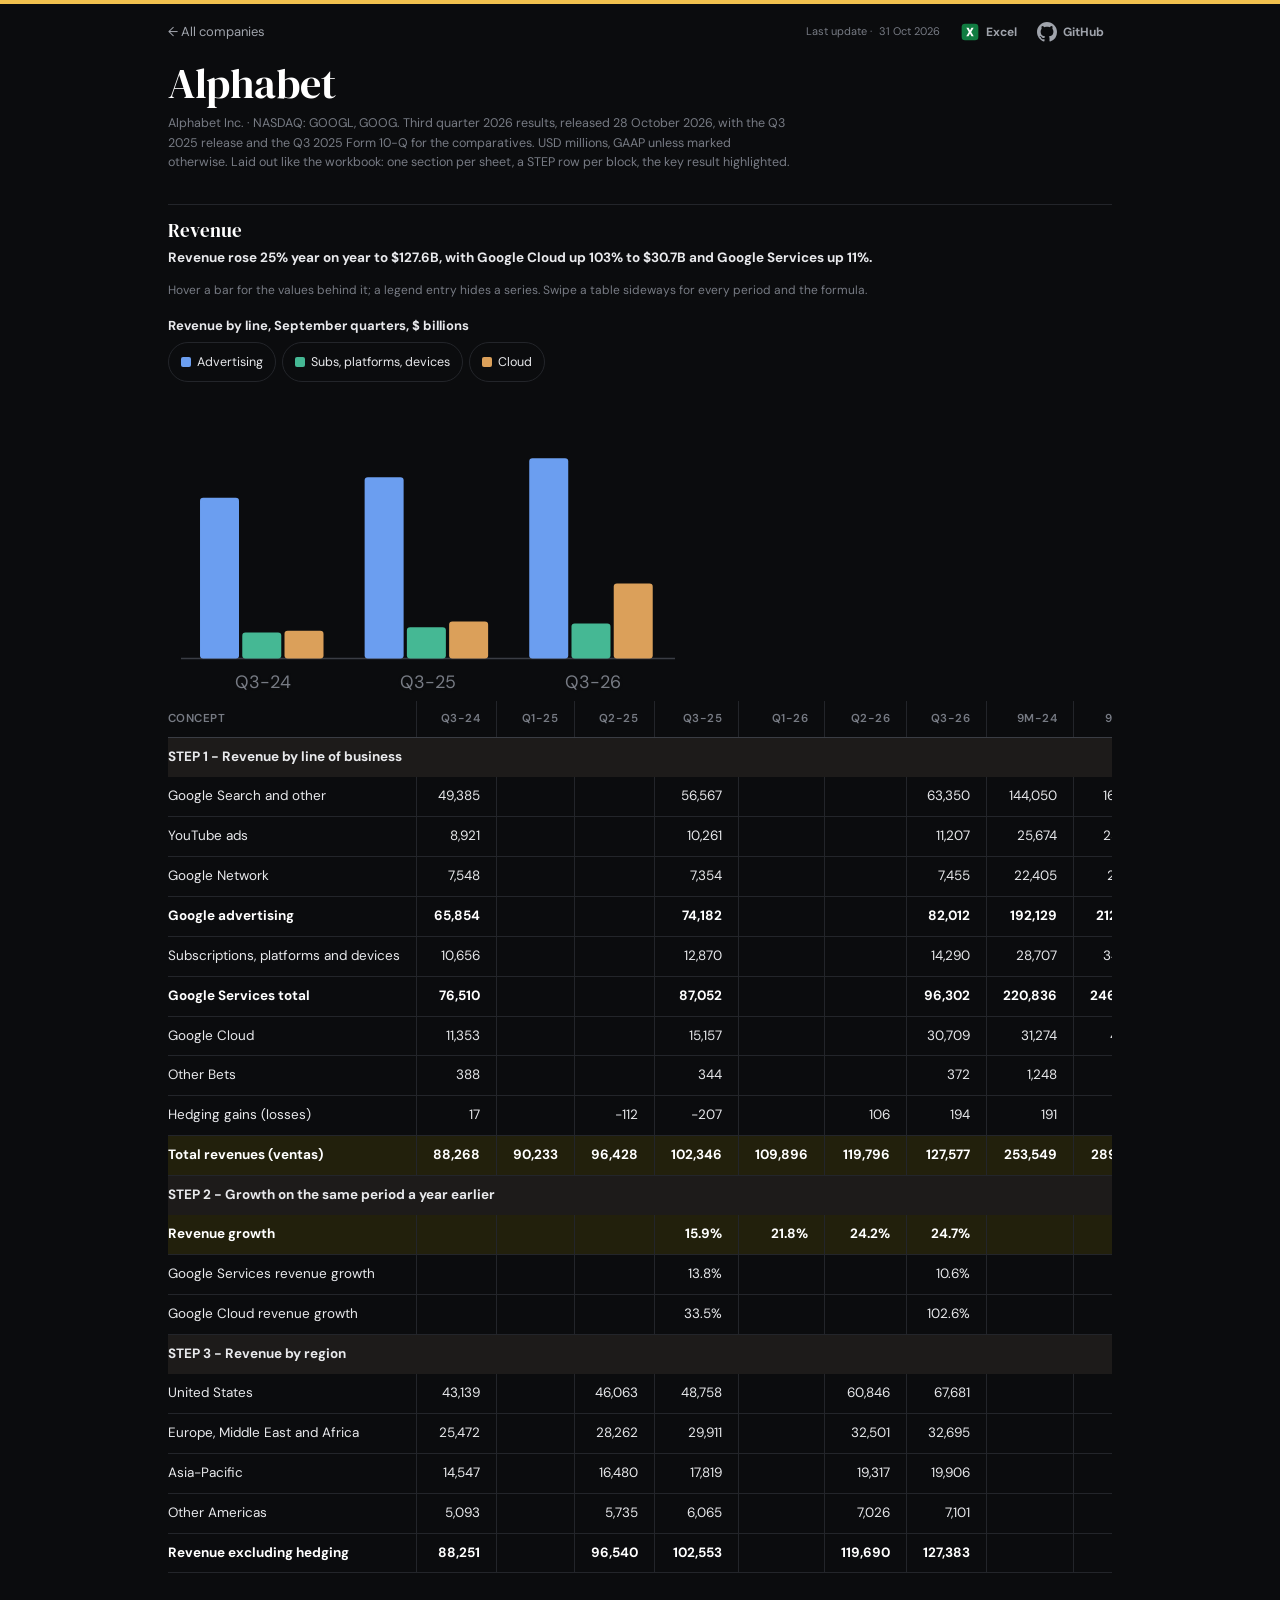
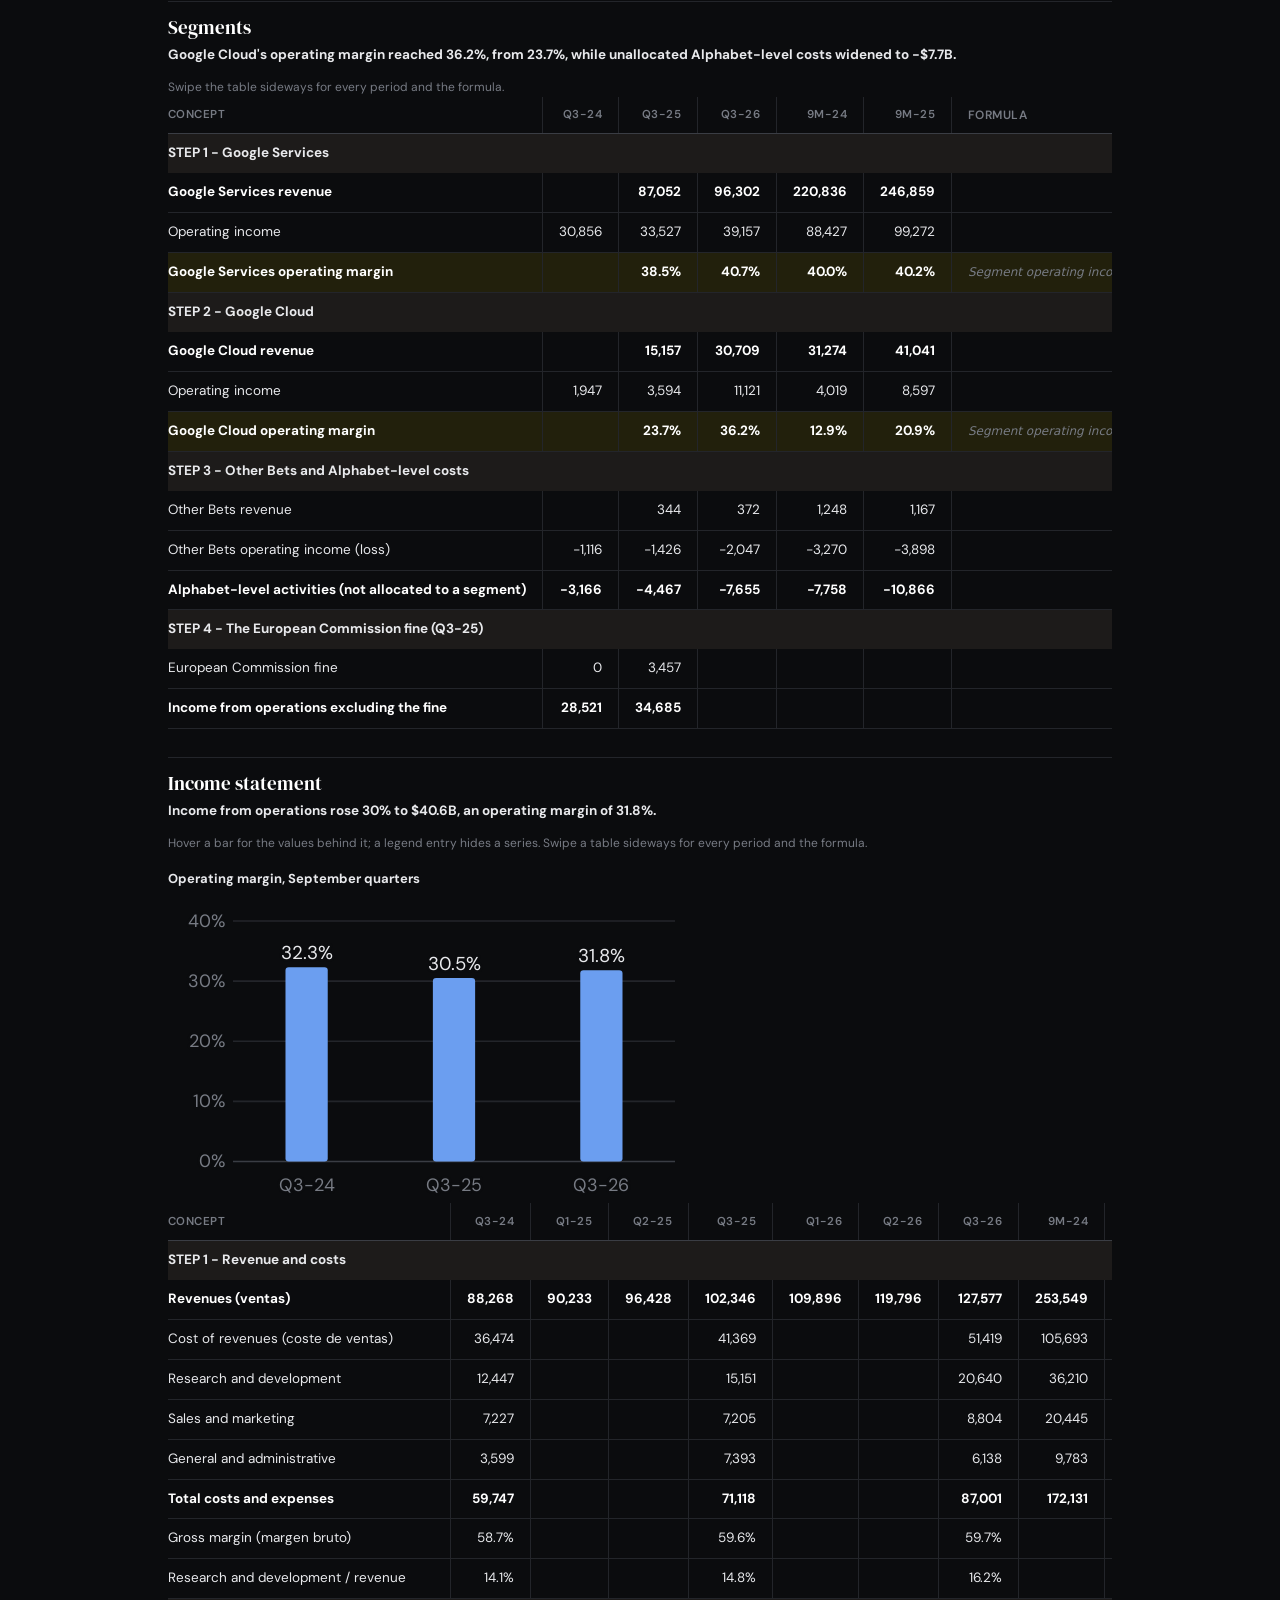
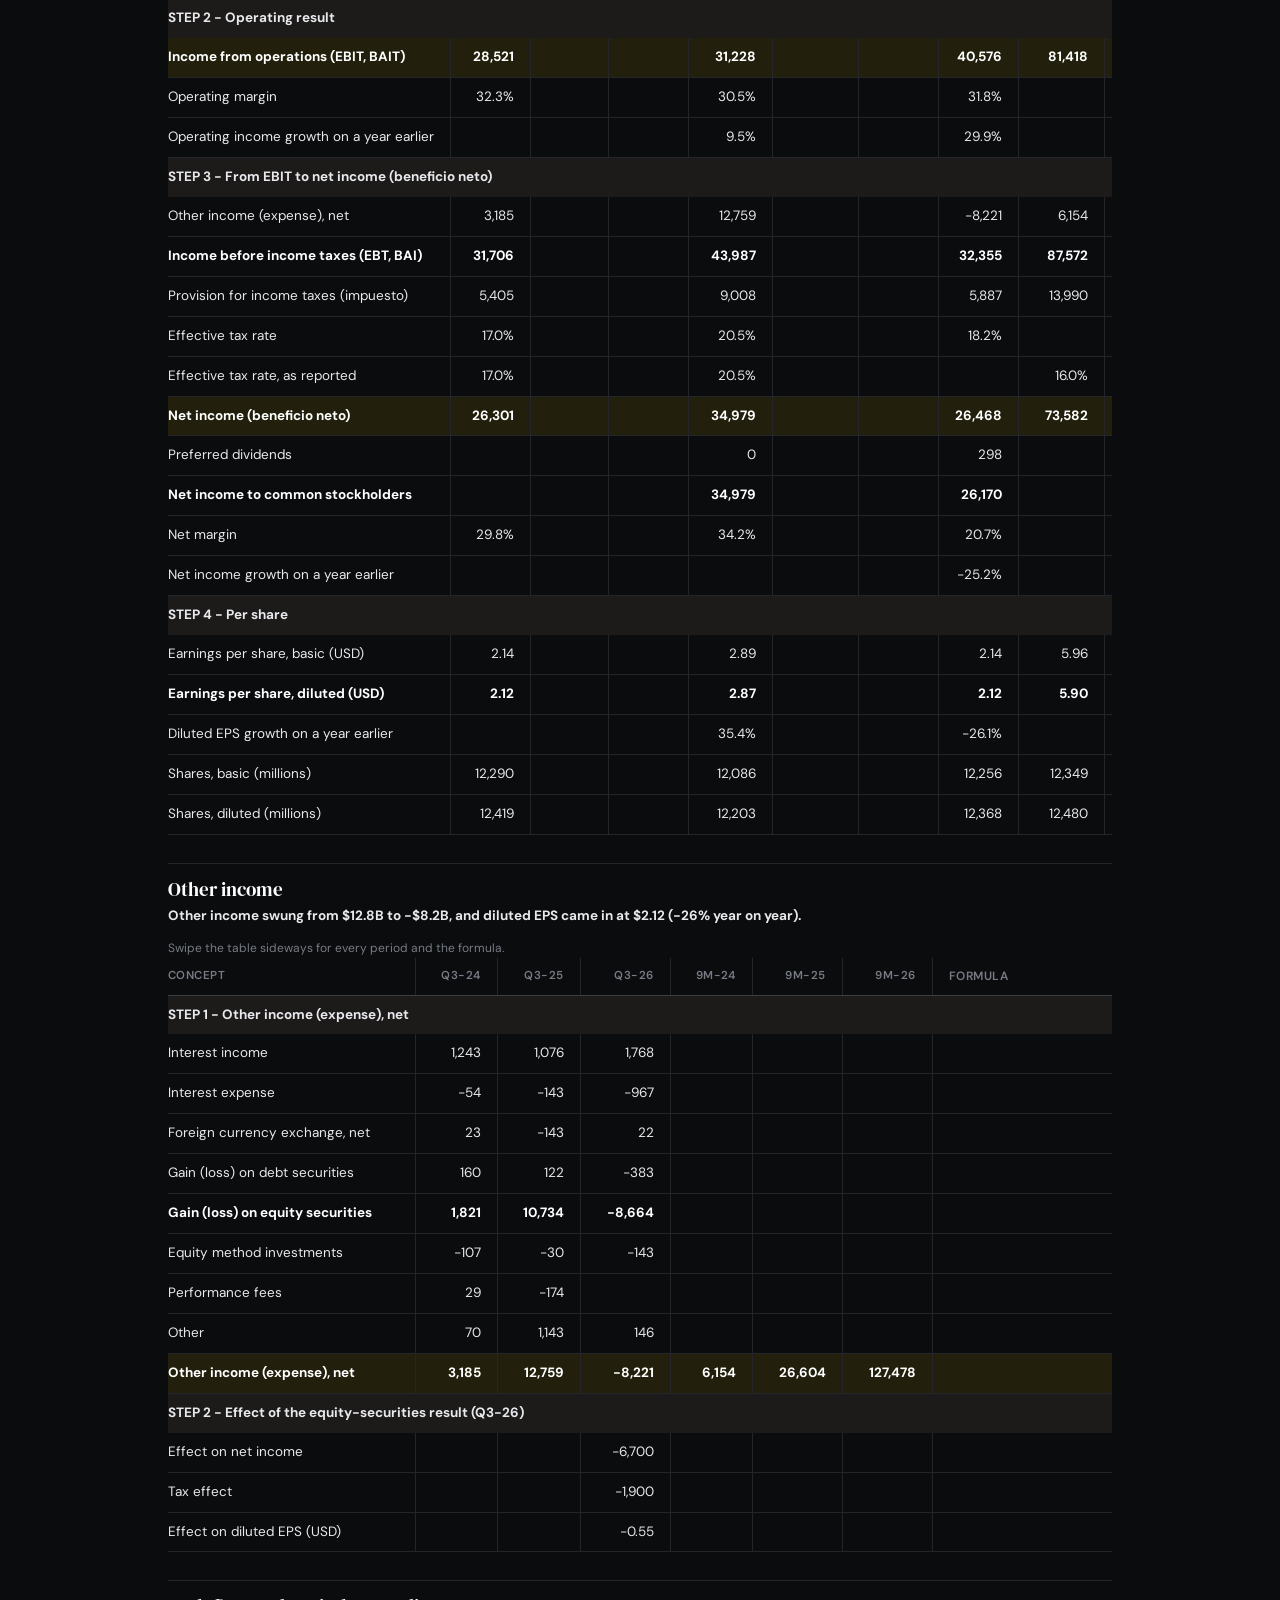
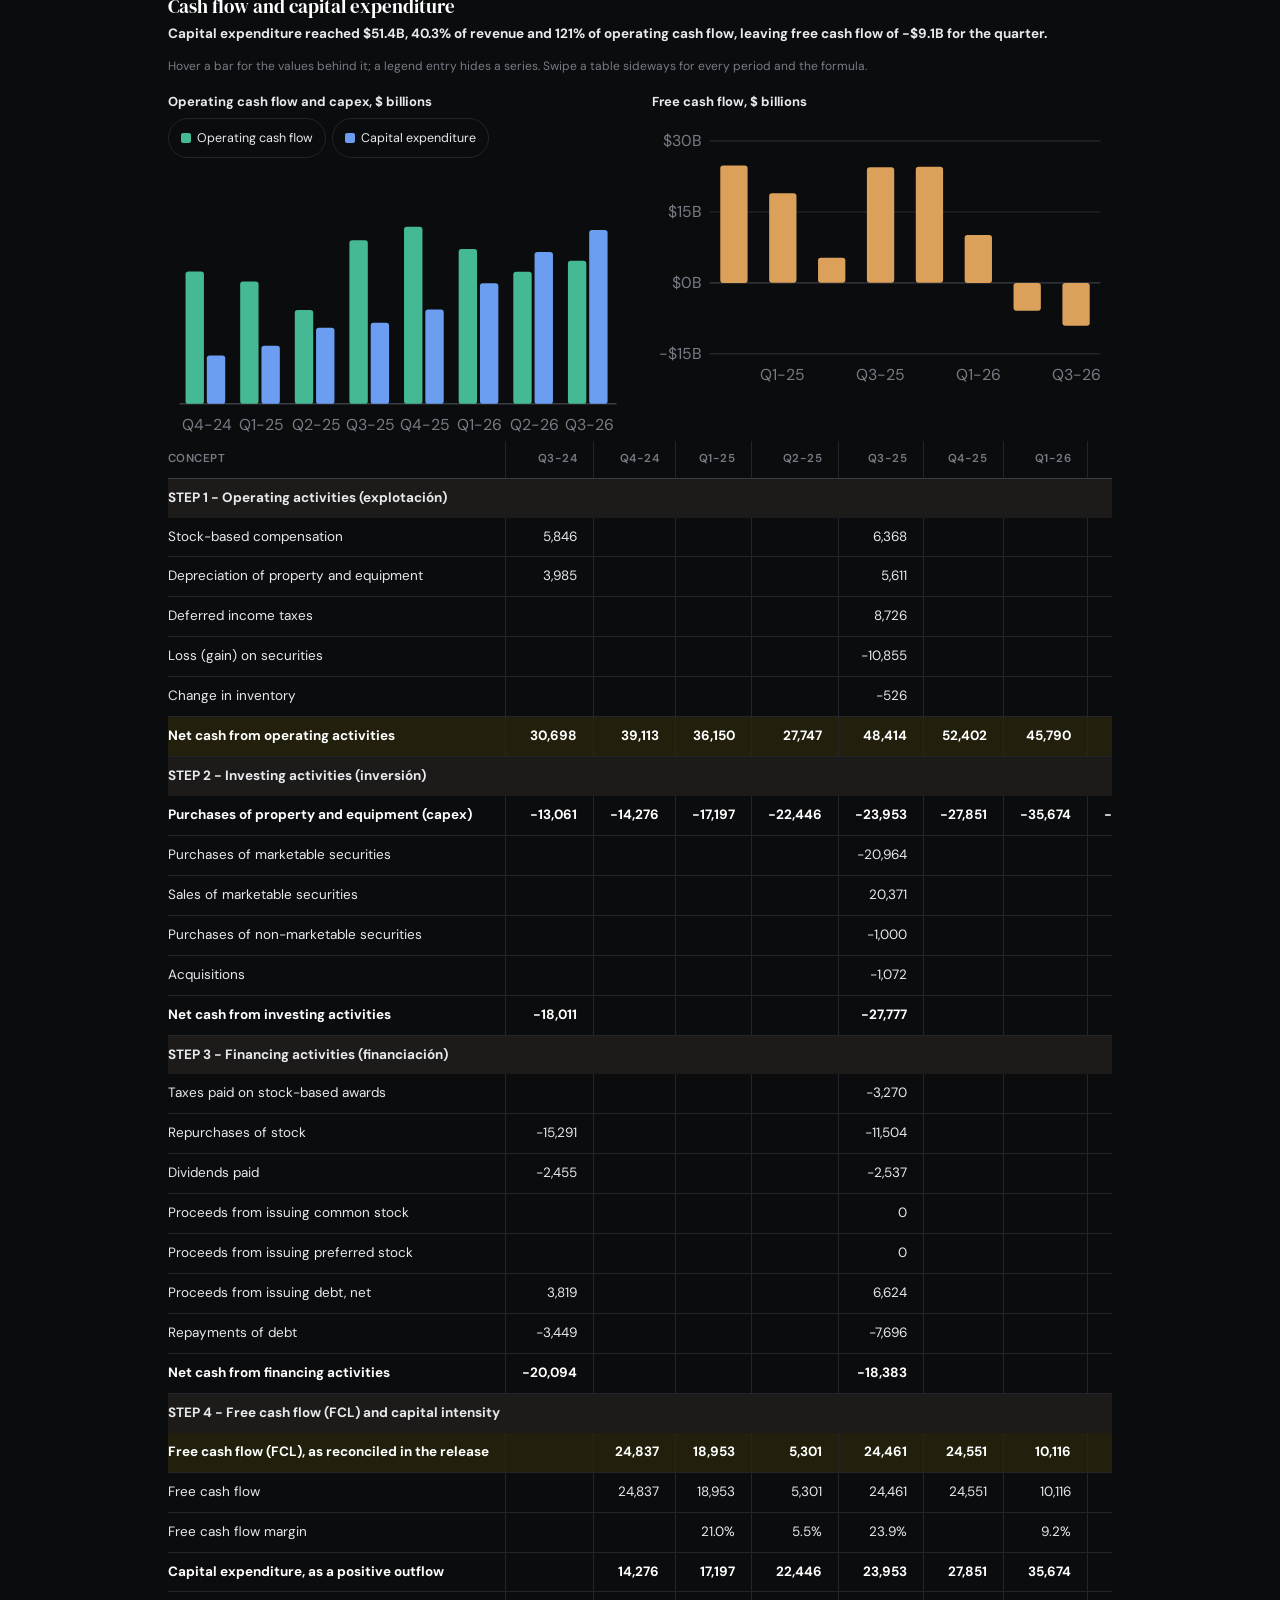
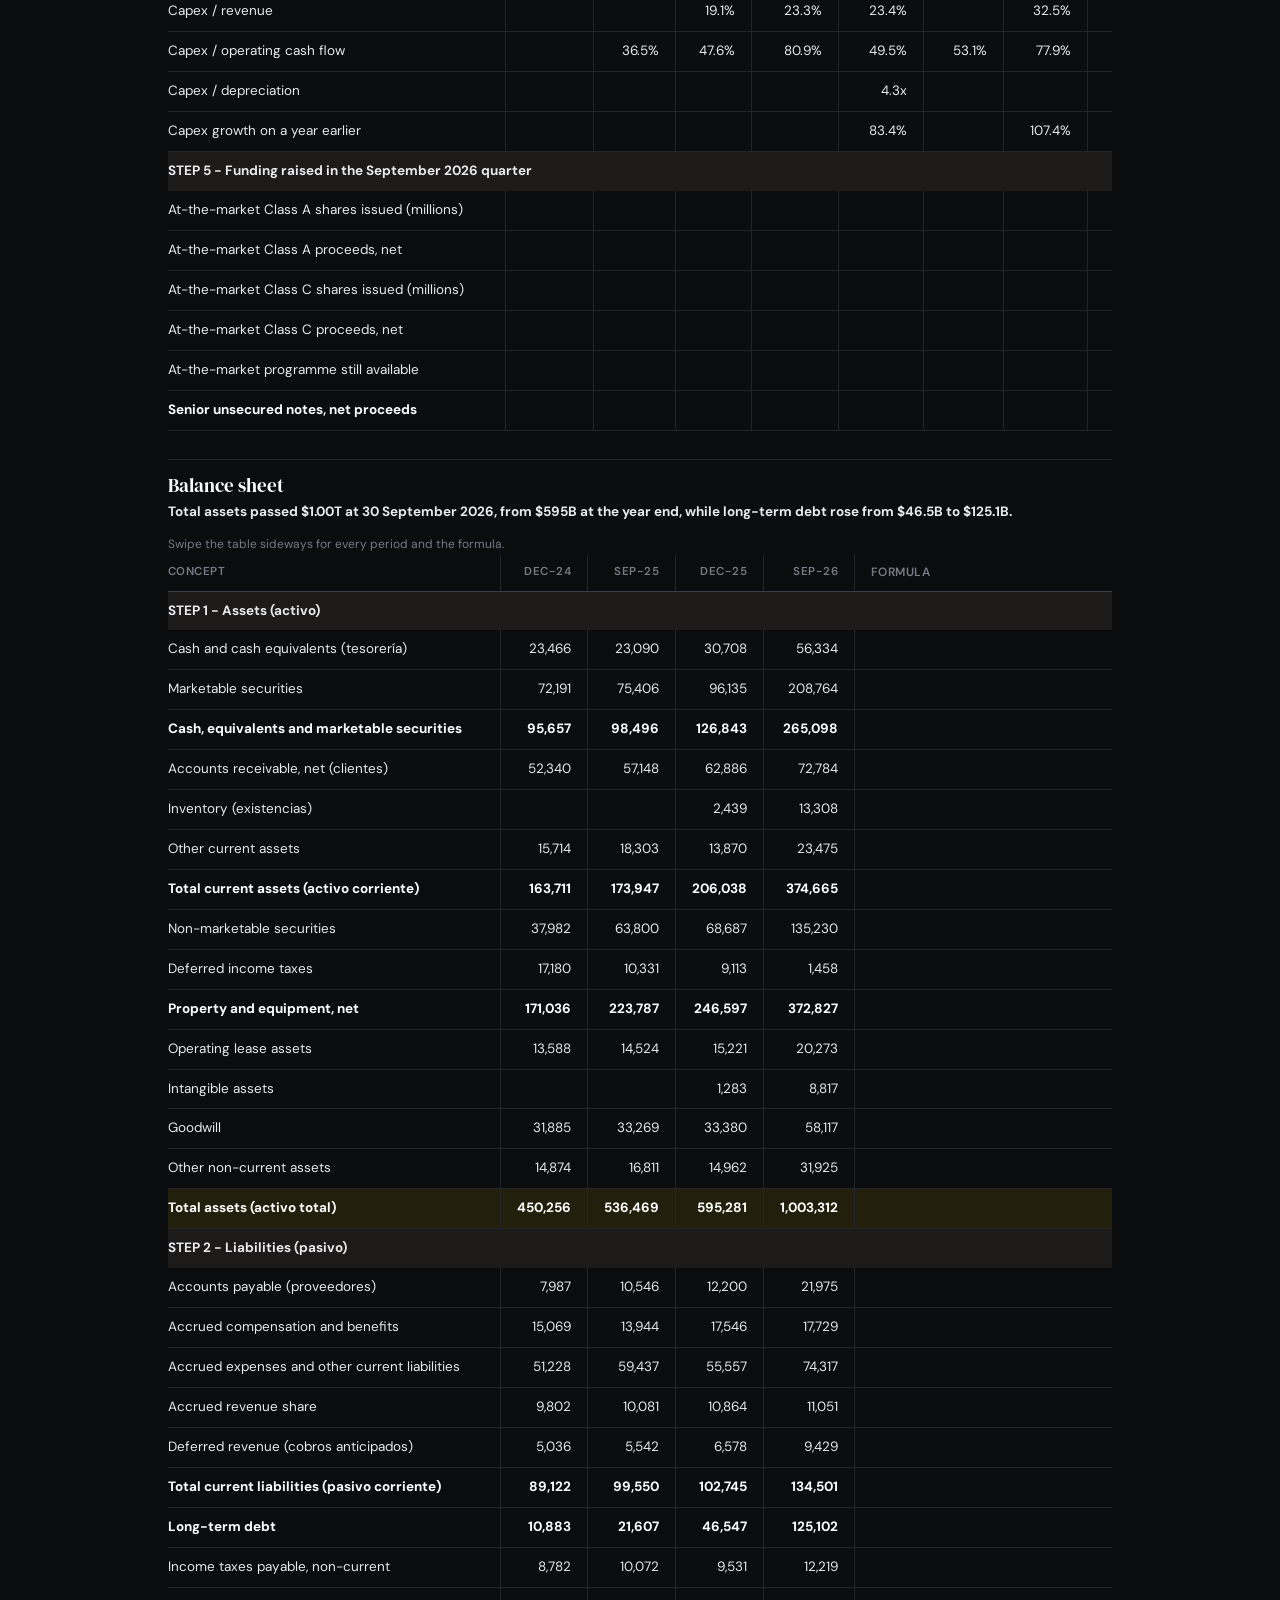
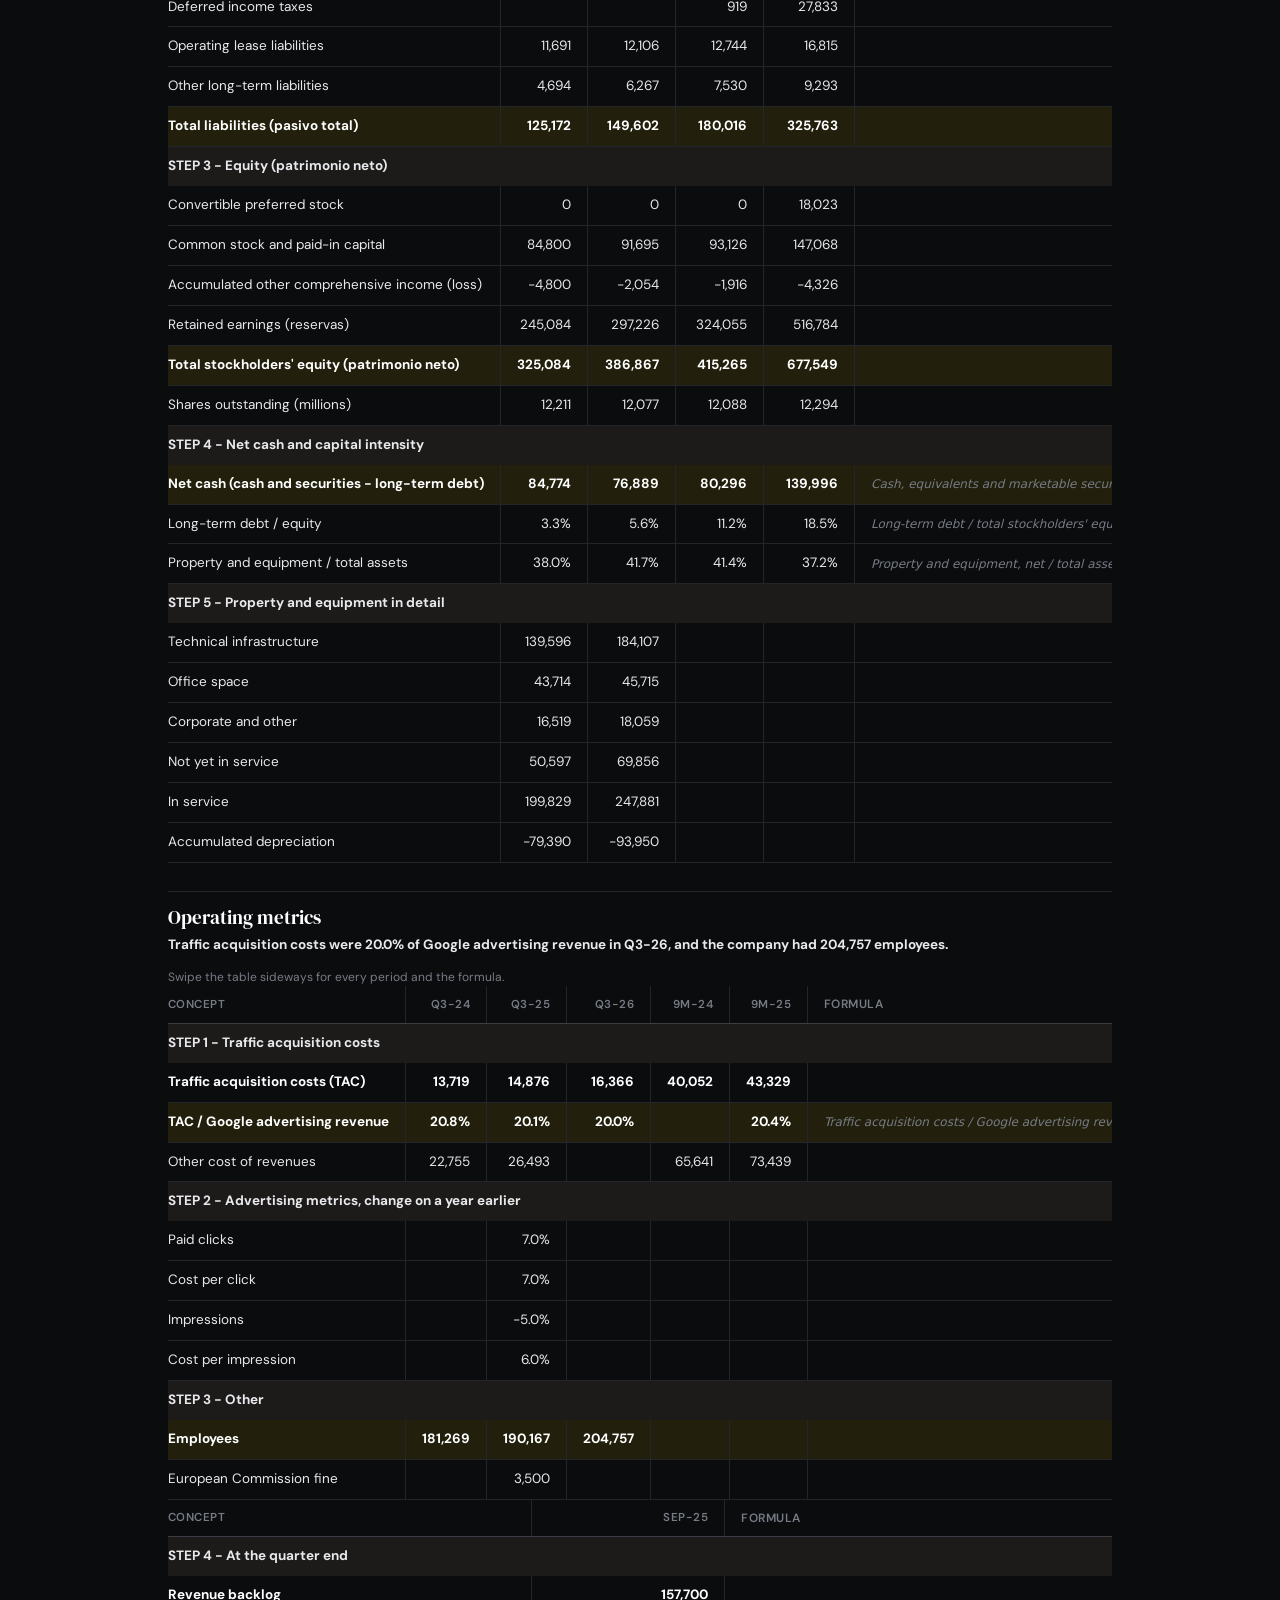
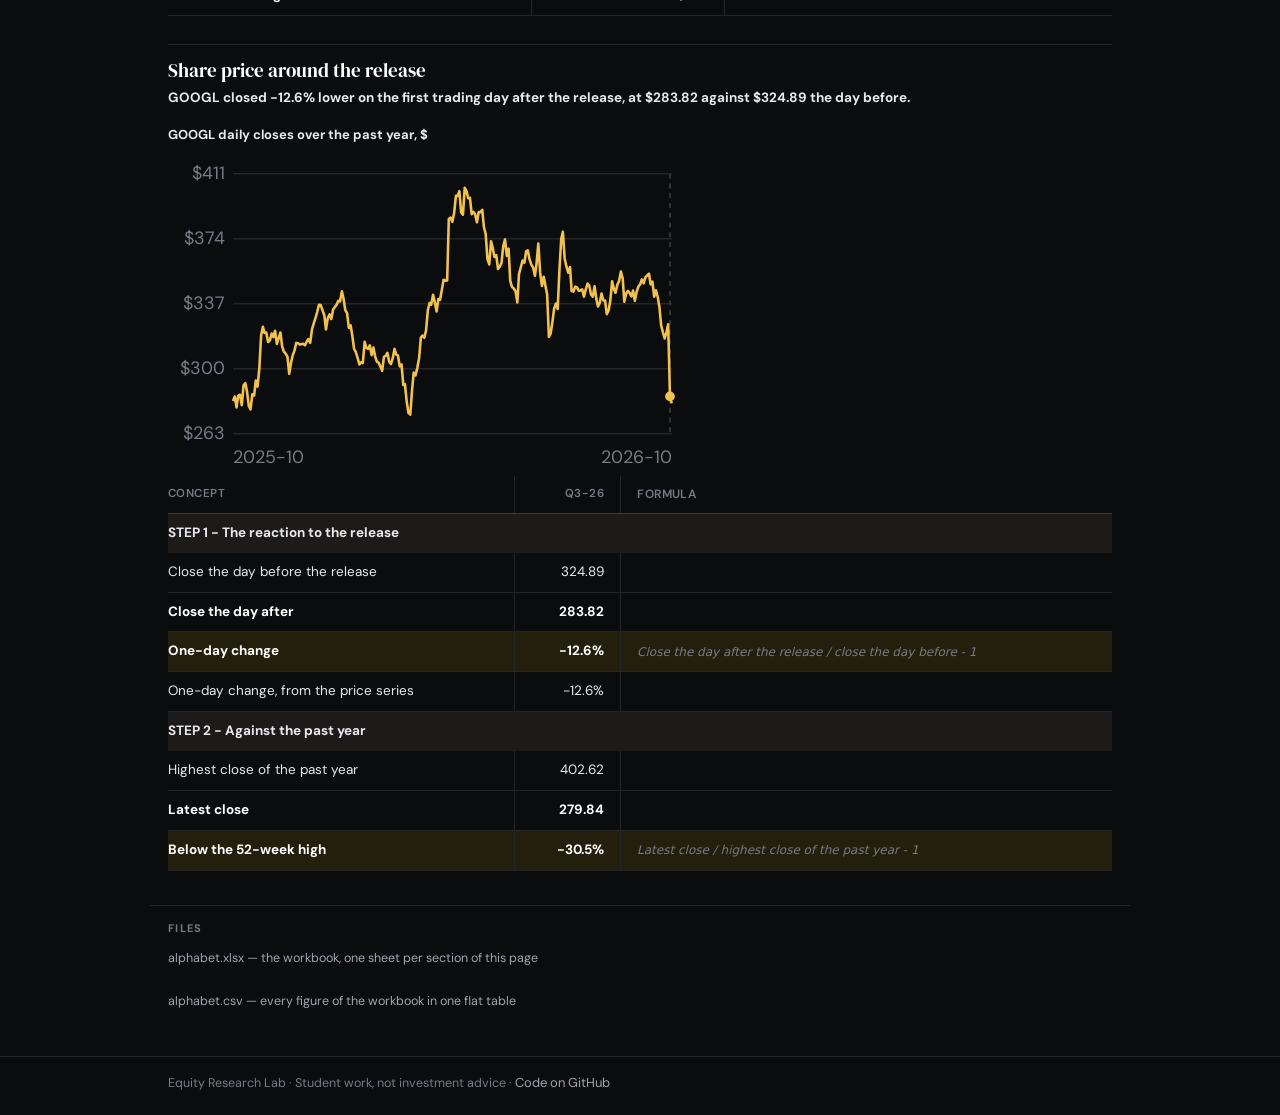
==== commit 9fb97b71: "06-11" ====
--- a/Alphabet/index.html
+++ b/Alphabet/index.html
@@ -49,7 +49,16 @@
 /* "Last update": small and quiet in the top right corner, on the back link's line */
 .band .in{position:relative}
 .updated{position:absolute;top:0;right:max(18px,env(safe-area-inset-right));min-height:44px;
-  display:flex;align-items:center;font-size:11px;color:var(--muted);white-space:nowrap}
+  display:flex;align-items:center;gap:4px;font-size:11px;color:var(--muted);white-space:nowrap}
+/* the two icons after the date: Excel downloads the workbook, GitHub opens the code */
+.ic{display:inline-flex;align-items:center;gap:6px;height:44px;padding:0 8px;border-radius:8px;
+  color:var(--ink2);text-decoration:none;font-size:12px;font-weight:700}
+.ic:first-of-type{margin-left:8px}
+.ic svg{width:20px;height:20px;display:block;flex:none}
+.ic.gh svg{fill:var(--ink2)}
+.ic:hover,.ic:focus-visible{background:var(--hl)}
+.ic:hover,.ic:focus-visible{color:var(--accent)}
+.ic.gh:hover svg,.ic.gh:focus-visible svg{fill:var(--accent)}
 h1{margin:6px 0 2px;color:#fff;font-size:clamp(32px,4.4vw,42px);line-height:1.1}   /* the company name carries the page, and it is what the homepage card preview shows */
 .meta{margin:8px 0 0;font-size:12.5px;color:var(--muted);max-width:78ch}
 
@@ -125,10 +134,12 @@
 .tw{overflow-x:auto;-webkit-overflow-scrolling:touch}
 table{width:100%;border-collapse:collapse;font-size:13.5px;font-variant-numeric:tabular-nums}
 th{text-align:right;font-weight:600;color:var(--muted);font-size:11.5px;text-transform:uppercase;
-  letter-spacing:.04em;border-bottom:1px solid var(--axis);padding:8px;white-space:nowrap}
-td{text-align:right;padding:7px 8px;border-bottom:1px solid var(--grid);white-space:nowrap}
+  letter-spacing:.04em;border-bottom:1px solid var(--axis);padding:9px 16px;white-space:nowrap}
+td{text-align:right;padding:9px 16px;border-bottom:1px solid var(--grid);white-space:nowrap}
+/* a faint line between columns, so each cell reads as its own, as in a spreadsheet */
+td+td,th+th{border-left:1px solid var(--grid)}
 th:first-child,td:first-child{text-align:left;position:sticky;left:0;background:var(--page);padding-left:0}
-td:first-child{white-space:normal;min-width:150px}
+td:first-child{white-space:nowrap;min-width:150px}   /* as in Excel: the column takes its longest label, every row one line */
 tr.b td{font-weight:700;color:#fff}
 tr.sub td{font-weight:700;color:var(--ink2);padding-top:14px;border-bottom:none;background:var(--page)}
 tbody tr:not(.sub):hover td,td.xcol{background:var(--hl)}
@@ -140,7 +151,7 @@
 tr.step td{position:static}
 tr.step td>span{position:sticky;left:0;display:inline-block;background:var(--step);padding-right:8px}
 tr.k td{font-weight:700;color:#fff;background:var(--key)}
-th.fx,td.fx{text-align:left;color:var(--muted);font-size:12px;white-space:normal;min-width:160px}
+th.fx,td.fx{text-align:left;color:var(--muted);font-size:12px;white-space:nowrap;min-width:160px}
 td.fx,tr.k td.fx,tr.b td.fx{font-style:italic;font-weight:400;color:var(--muted)}   /* the formula stays quiet, even on a key row */
 .basis{color:var(--muted);font-size:11.5px;font-weight:400}
 
@@ -159,16 +170,20 @@
 }
 @media (max-width:640px){
   .two,.gloss{grid-template-columns:1fr;gap:18px}
-  th,td{padding:7px 6px;font-size:12.5px}
+  th,td{padding:8px 10px;font-size:12.5px}
+  /* on a phone the corner (date, Excel, GitHub) takes its own line under the back link, so nothing overlaps */
+  .updated{position:static;margin:-6px 0 0 -8px}
+  .updated .lu{display:inline}
   th{white-space:normal}
-  td:first-child{min-width:120px}
+  /* on a phone the pinned label column may wrap: one-line labels would cover most of a 360px screen */
+  td:first-child{min-width:120px;white-space:normal;max-width:170px}
 }
 
 :root{--accent:#f2c14e}</style>
 </head><body>
 <header class="band"><div class="in">
 <a class="back" href="../index.html">&larr; All companies</a>
-<span class="updated">Last update &middot;&nbsp;<span data-static="1">31 Oct 2026</span></span>
+<span class="updated"><span class="lu">Last update &middot;&nbsp;</span><span data-static="1">31 Oct 2026</span><a class="ic xl" href="alphabet.xlsx" download aria-label="Download the Excel workbook" title="Download the Excel workbook"><svg viewBox="0 0 24 24" aria-hidden="true"><rect x="2" y="2" width="20" height="20" rx="4" fill="#107c41"/><path d="M7.6 7h2.7l1.7 3.1L13.7 7h2.7l-3 5 3.1 5h-2.7l-1.8-3.2-1.8 3.2H7.5l3.1-5z" fill="#fff"/></svg><span>Excel</span></a><a class="ic gh" href="https://github.com/ManuCem/Equity-Research-Lab" aria-label="View the code on GitHub" title="View the code on GitHub"><svg viewBox="0 0 16 16" aria-hidden="true"><path d="M8 0C3.58 0 0 3.58 0 8c0 3.54 2.29 6.53 5.47 7.59.4.07.55-.17.55-.38 0-.19-.01-.82-.01-1.49-2.01.37-2.53-.49-2.69-.94-.09-.23-.48-.94-.82-1.13-.28-.15-.68-.52-.01-.53.63-.01 1.08.58 1.23.82.72 1.21 1.87.87 2.33.66.07-.52.28-.87.51-1.07-1.78-.2-3.64-.89-3.64-3.95 0-.87.31-1.59.82-2.15-.08-.2-.36-1.02.08-2.12 0 0 .67-.21 2.2.82.64-.18 1.32-.27 2-.27.68 0 1.36.09 2 .27 1.53-1.04 2.2-.82 2.2-.82.44 1.1.16 1.92.08 2.12.51.56.82 1.27.82 2.15 0 3.07-1.87 3.75-3.65 3.95.29.25.54.73.54 1.48 0 1.07-.01 1.93-.01 2.2 0 .21.15.46.55.38A8.013 8.013 0 0016 8c0-4.42-3.58-8-8-8z"/></svg><span>GitHub</span></a></span>
 <h1>Alphabet</h1>
 <p class="meta">Alphabet Inc. &middot; NASDAQ: GOOGL, GOOG. Third quarter 2026 results, released <span data-static="1">28 October 2026</span>,
 with the Q3 2025 release and the Q3 2025 Form 10-Q for the comparatives. USD millions, GAAP unless marked otherwise.
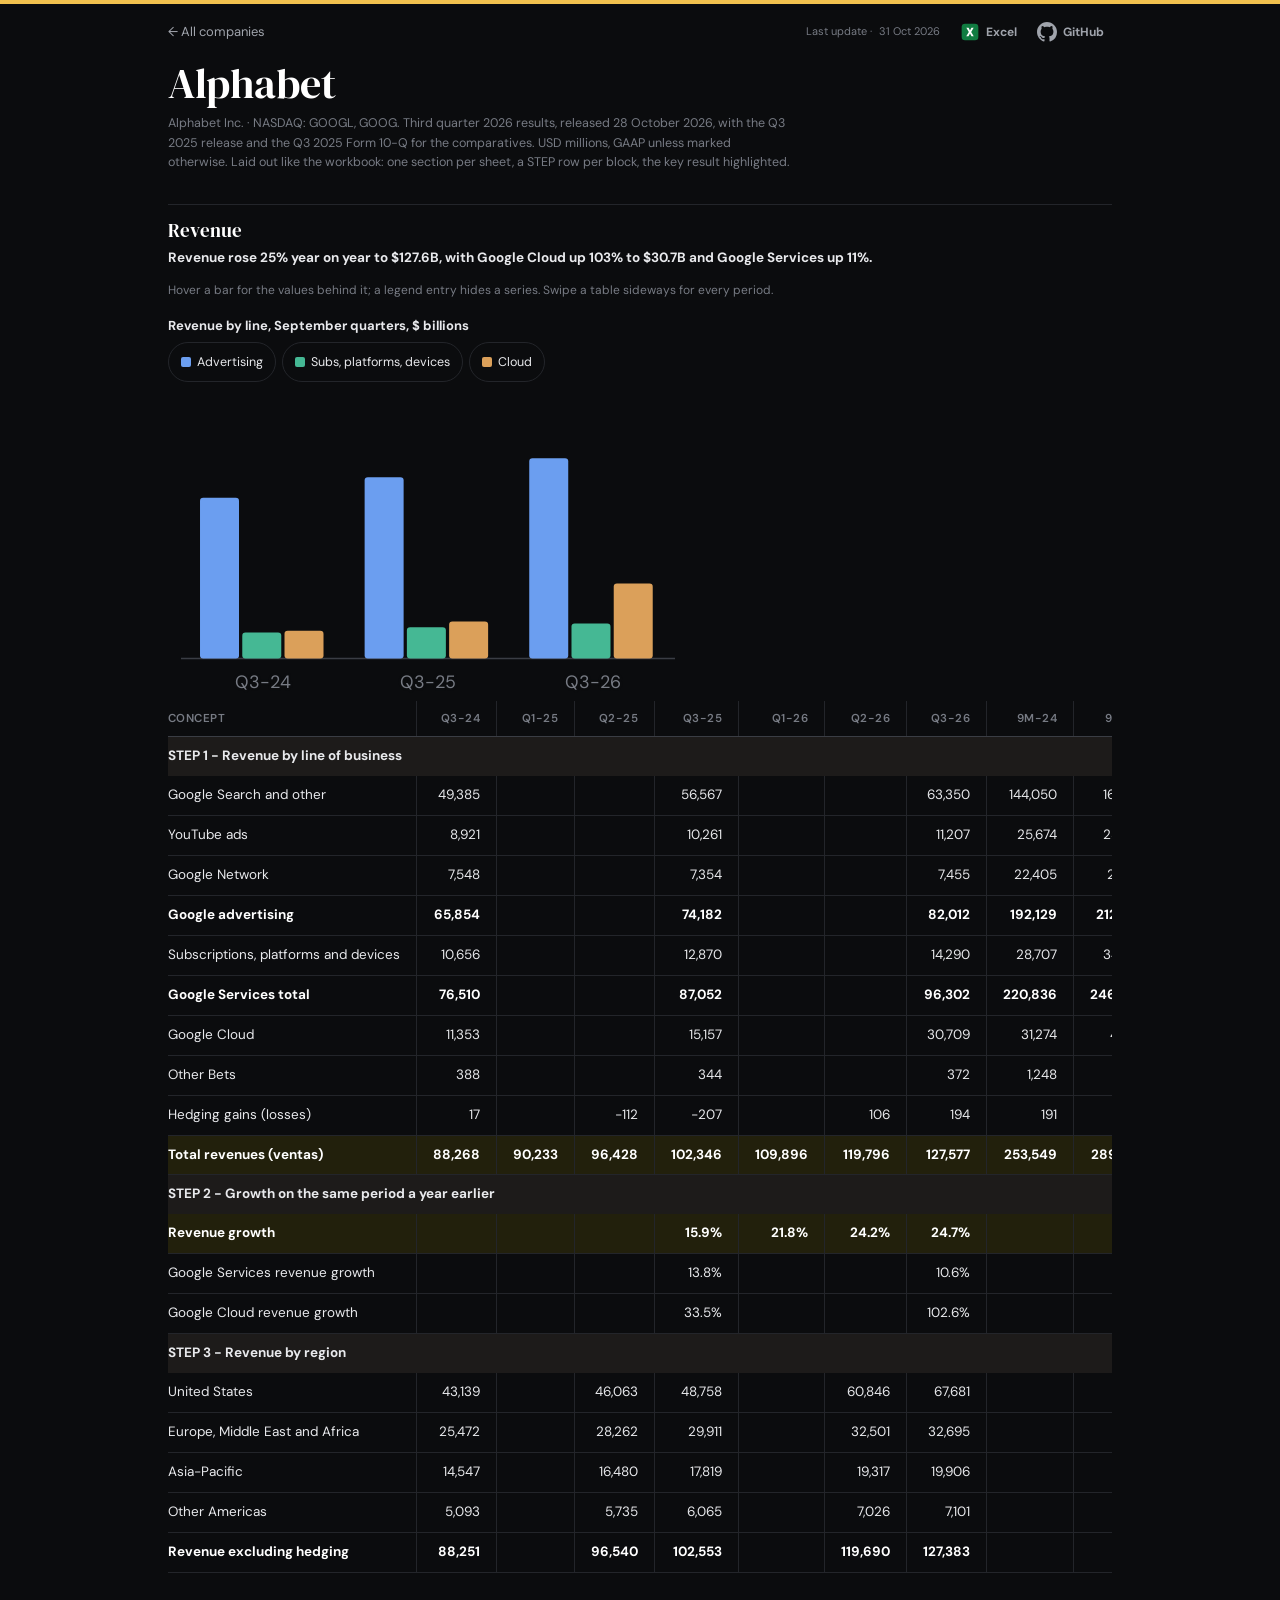
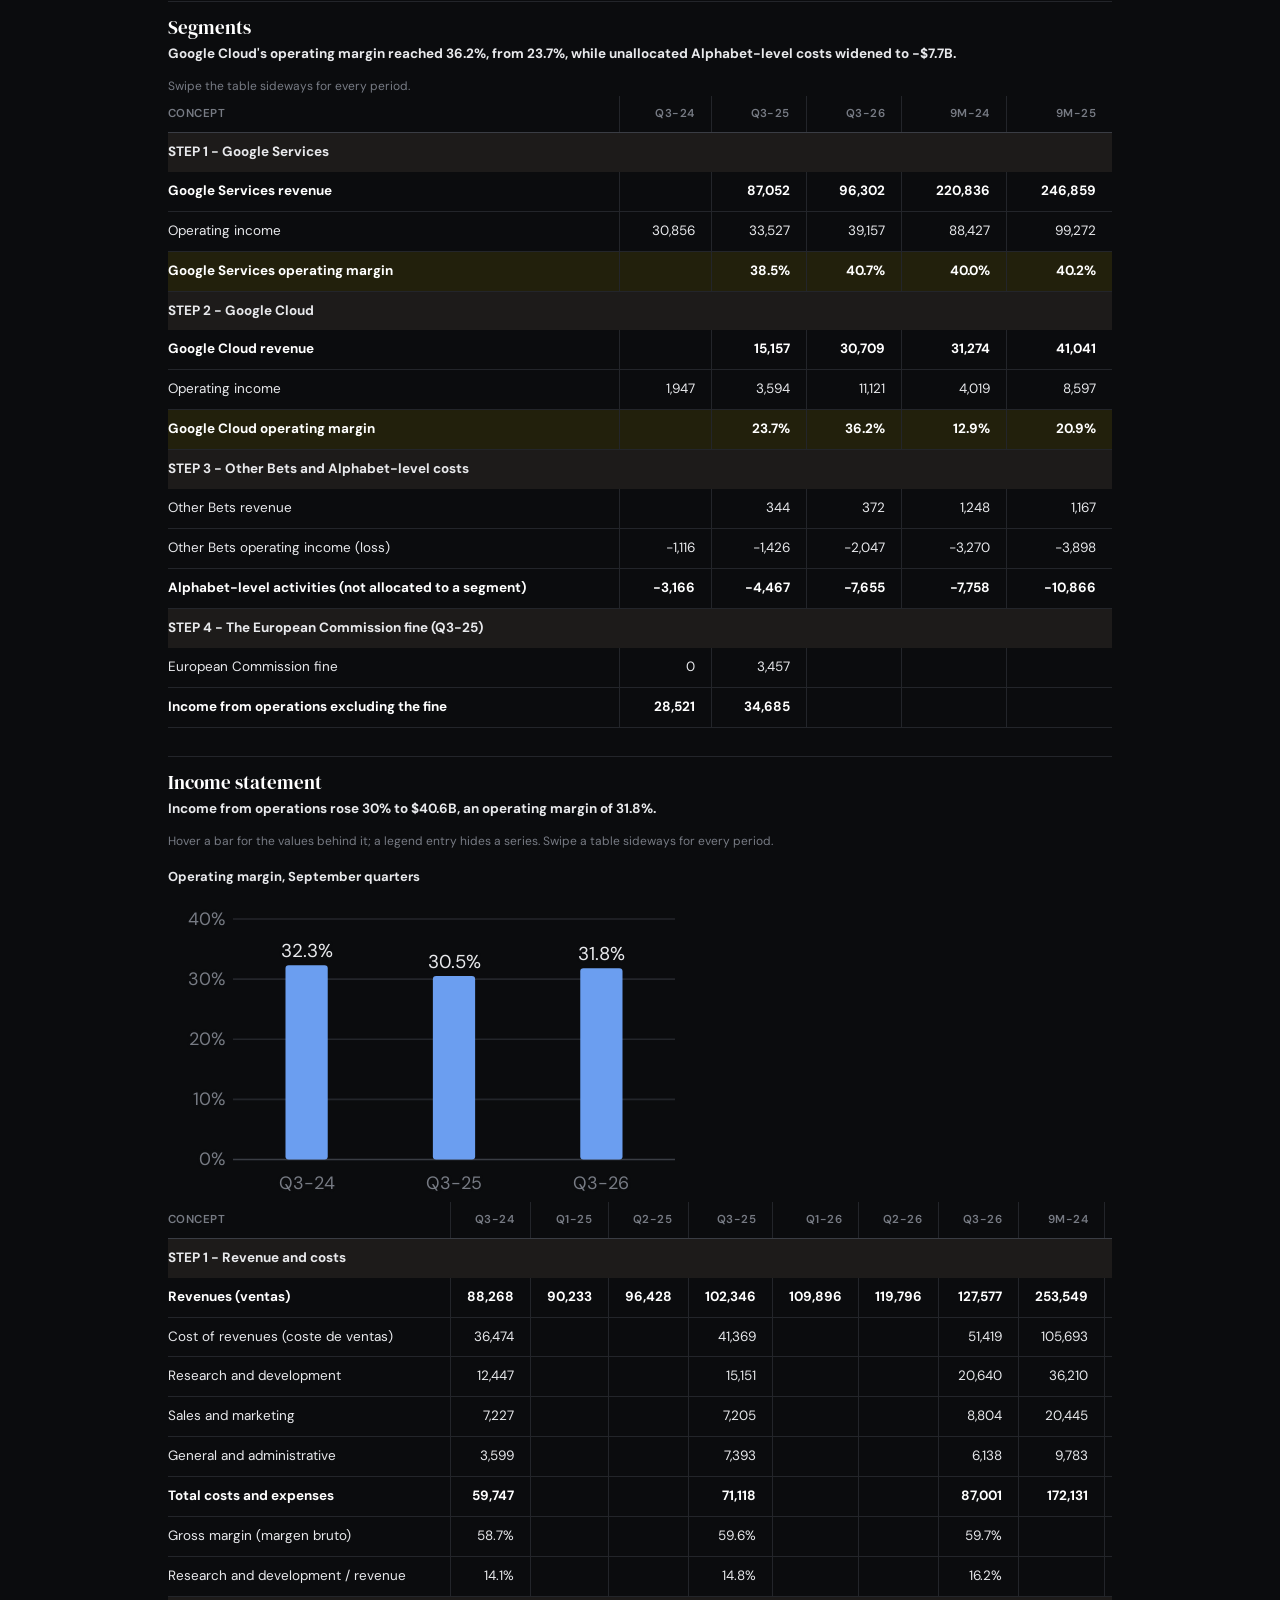
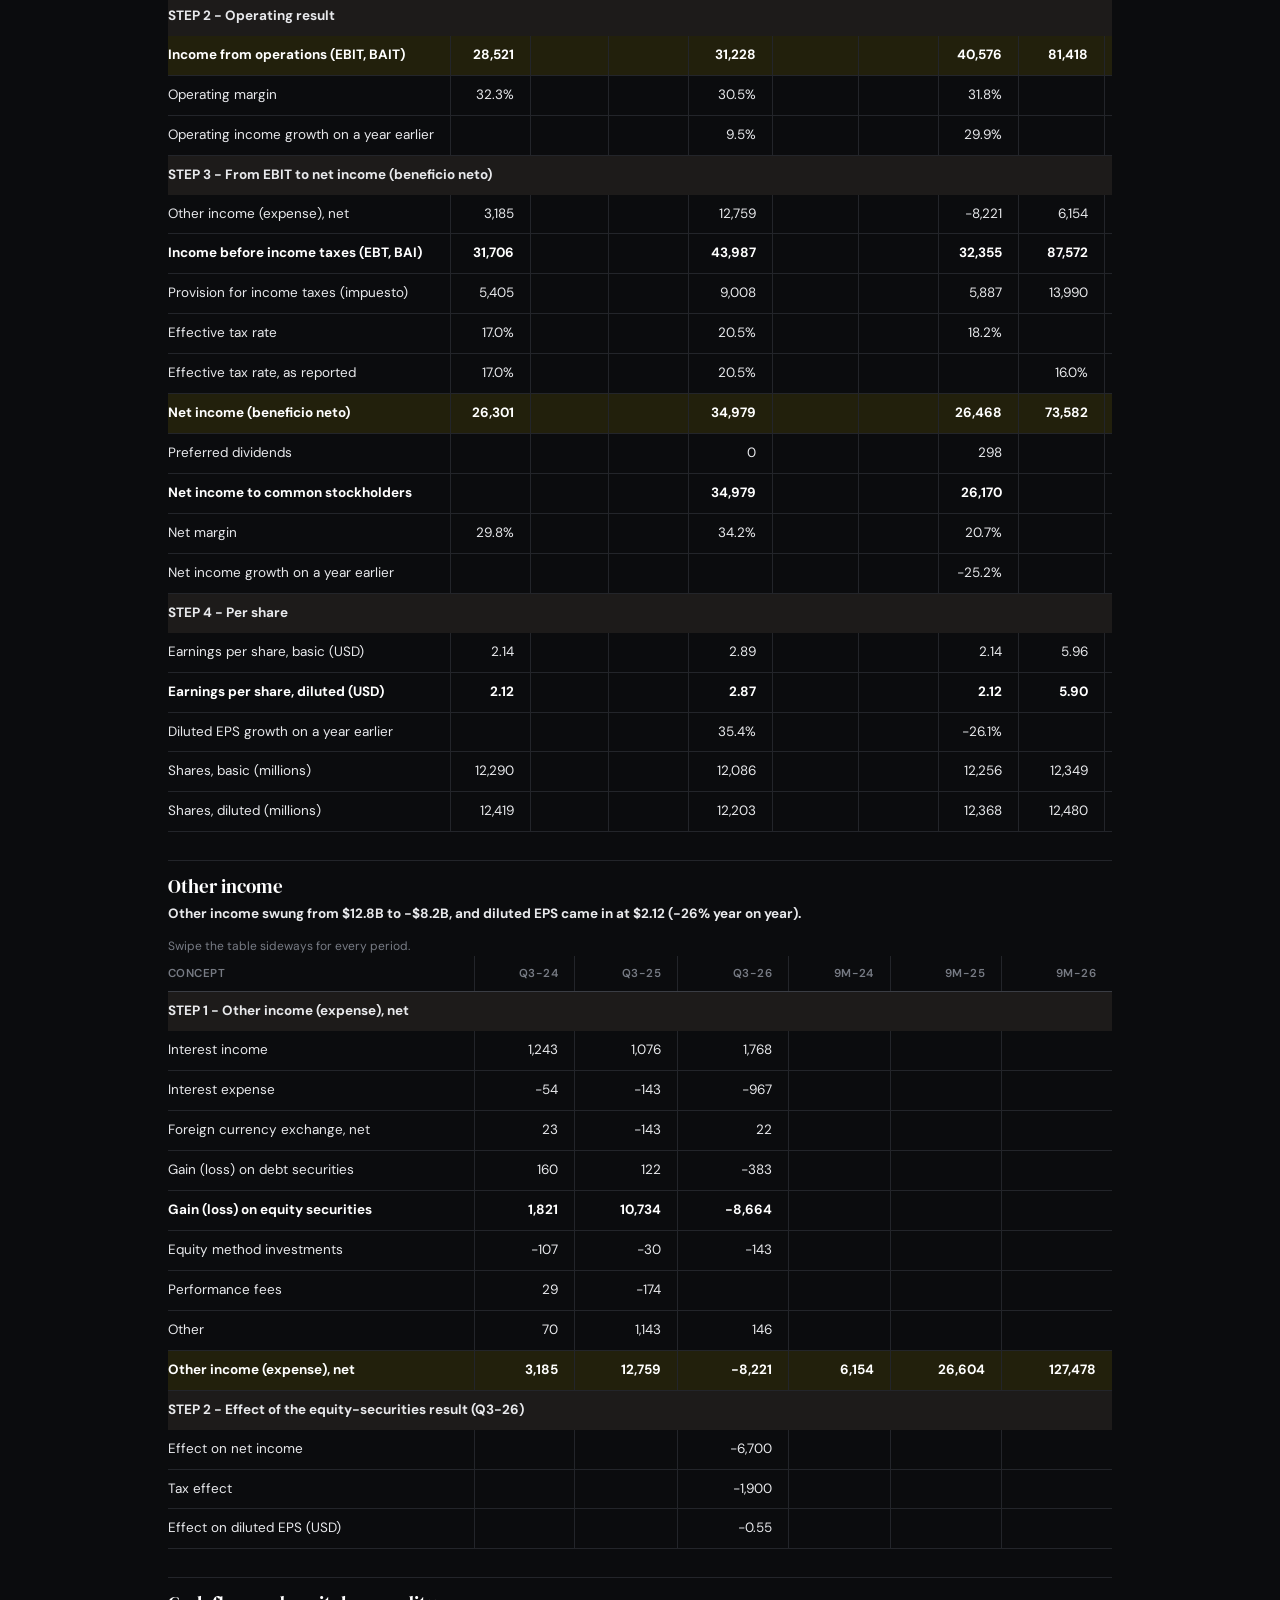
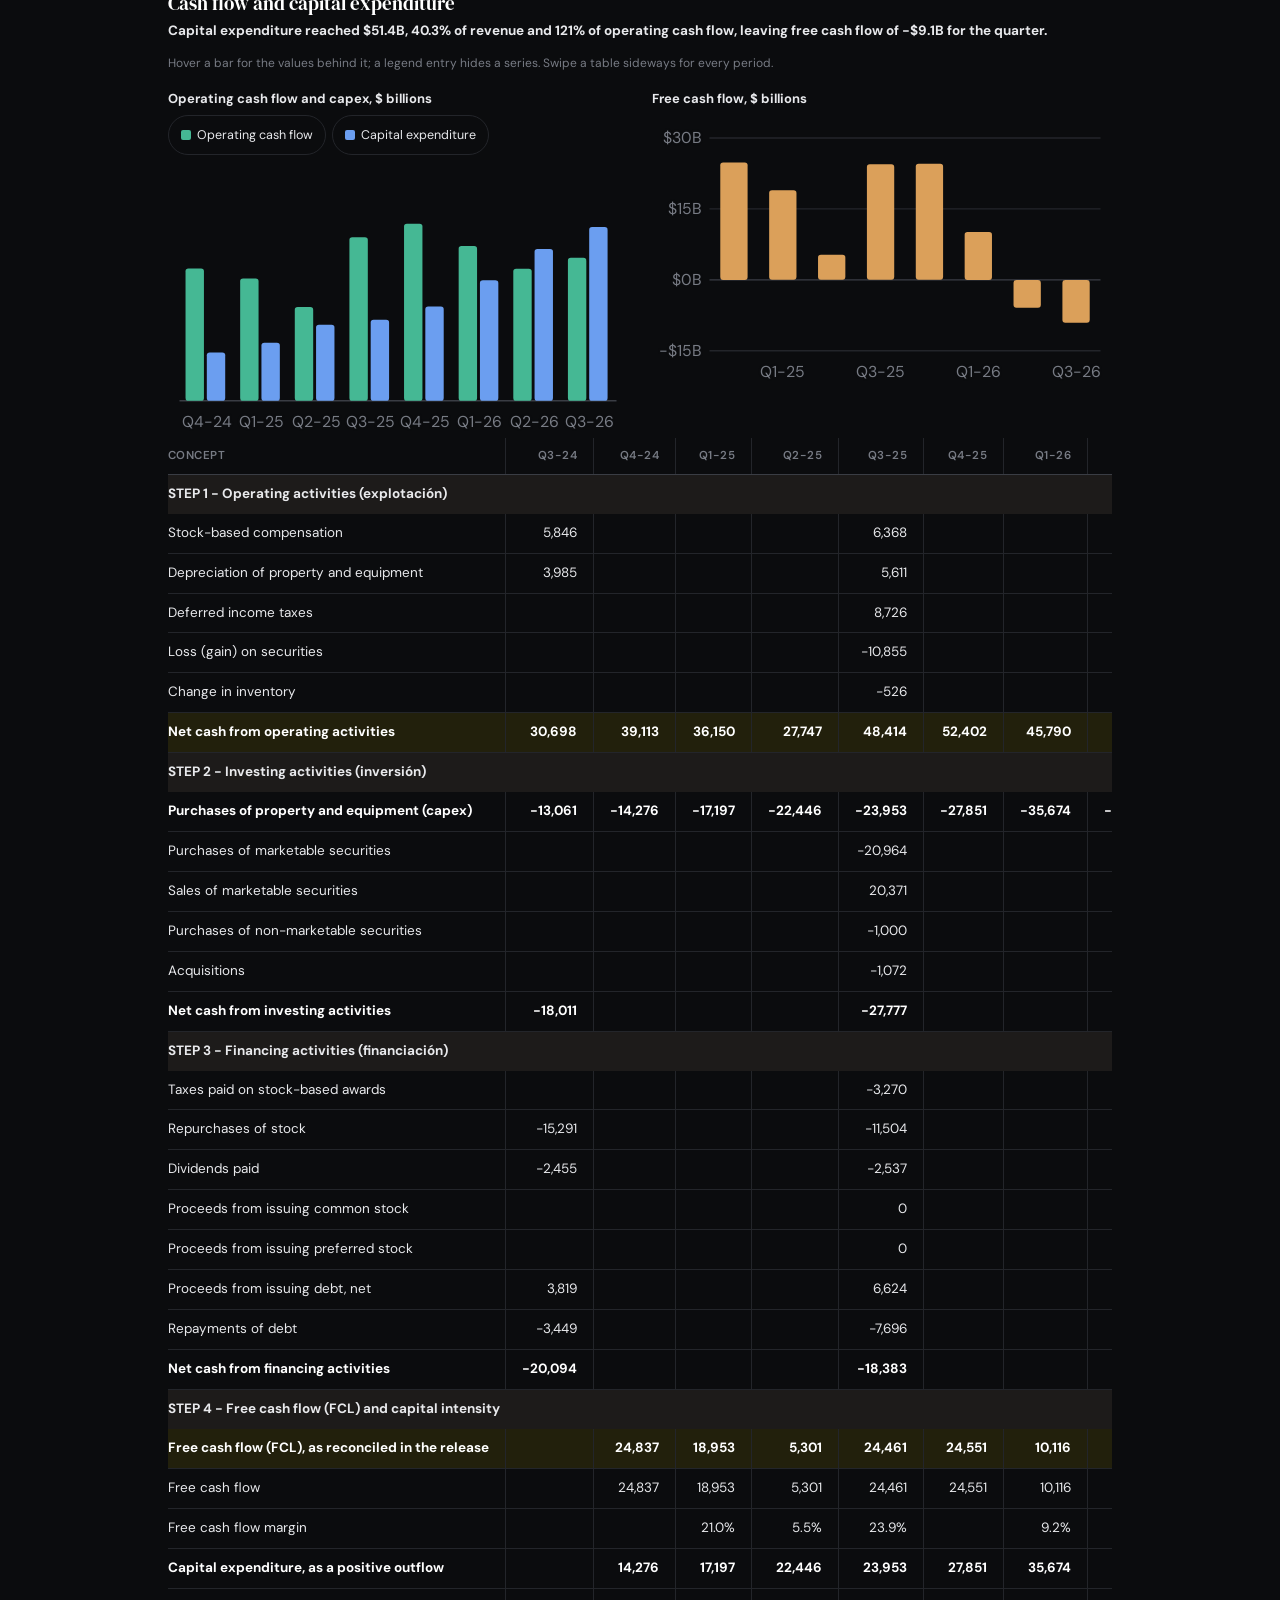
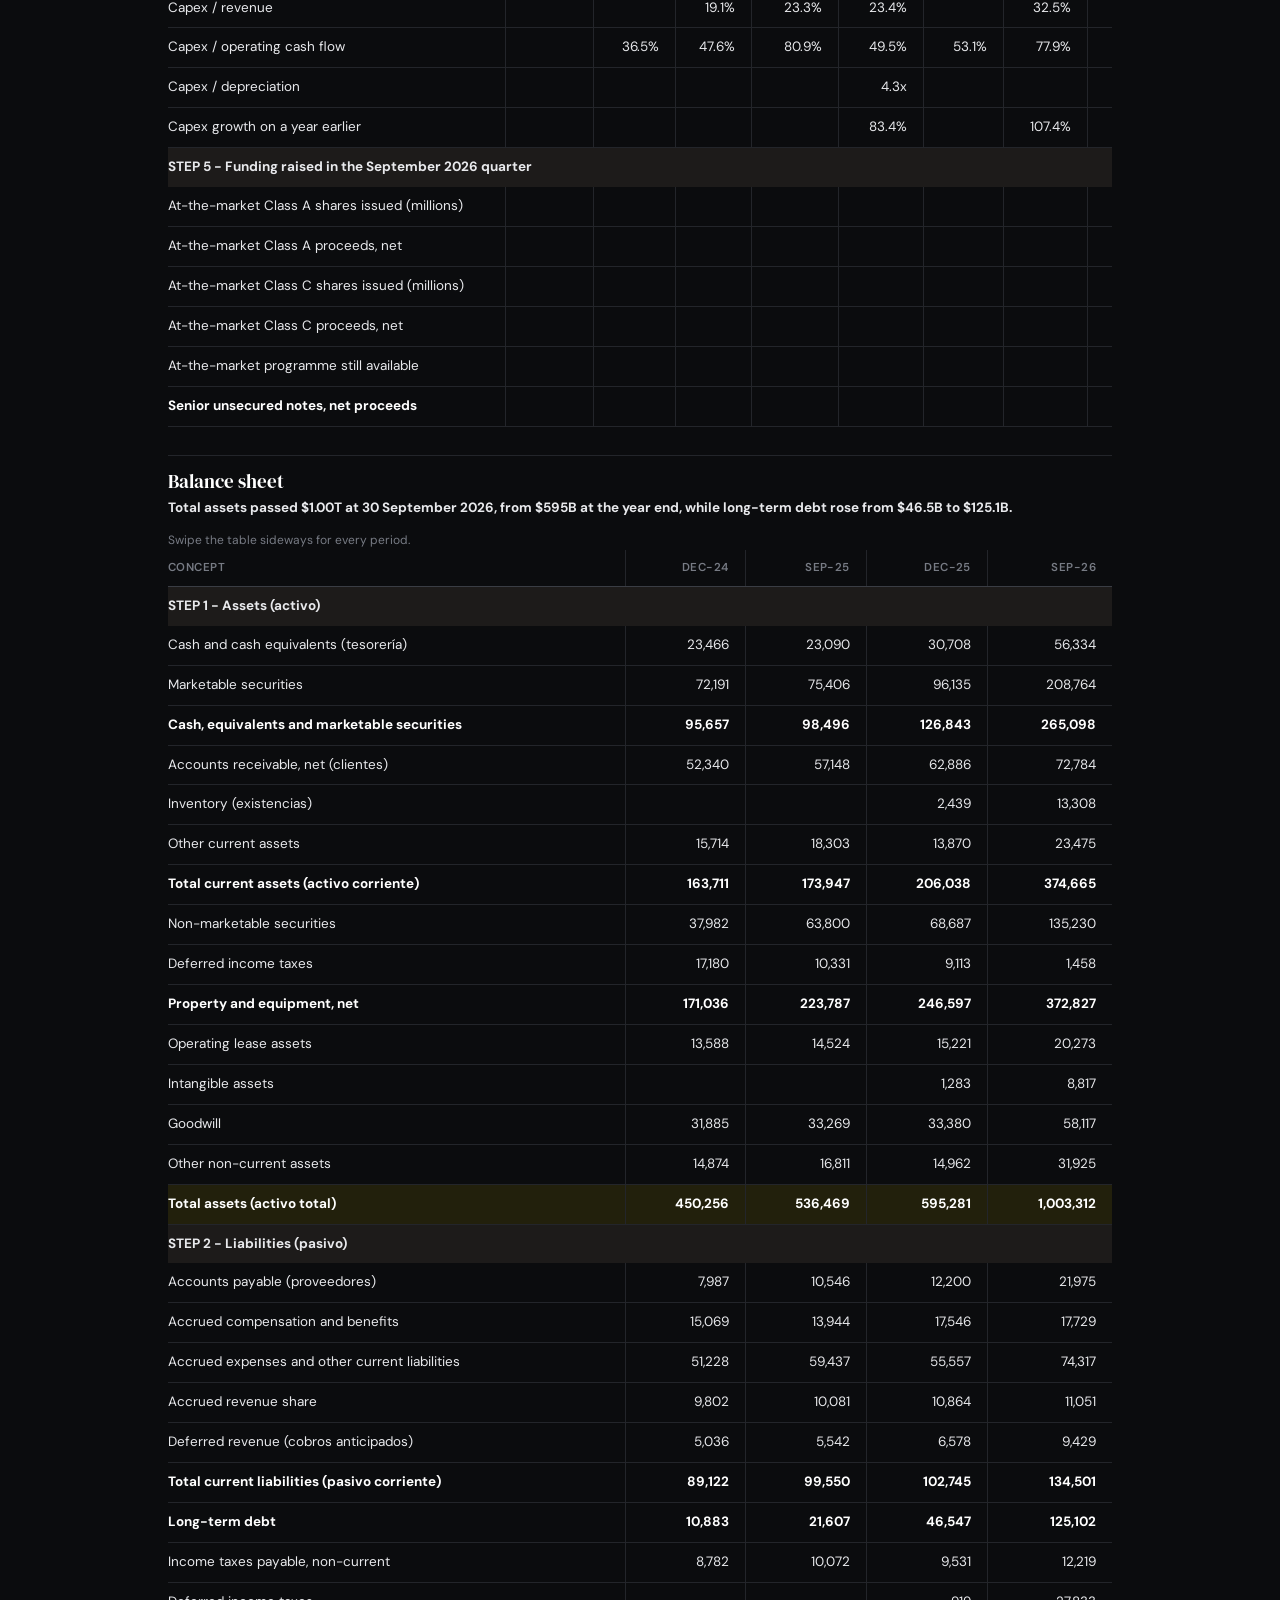
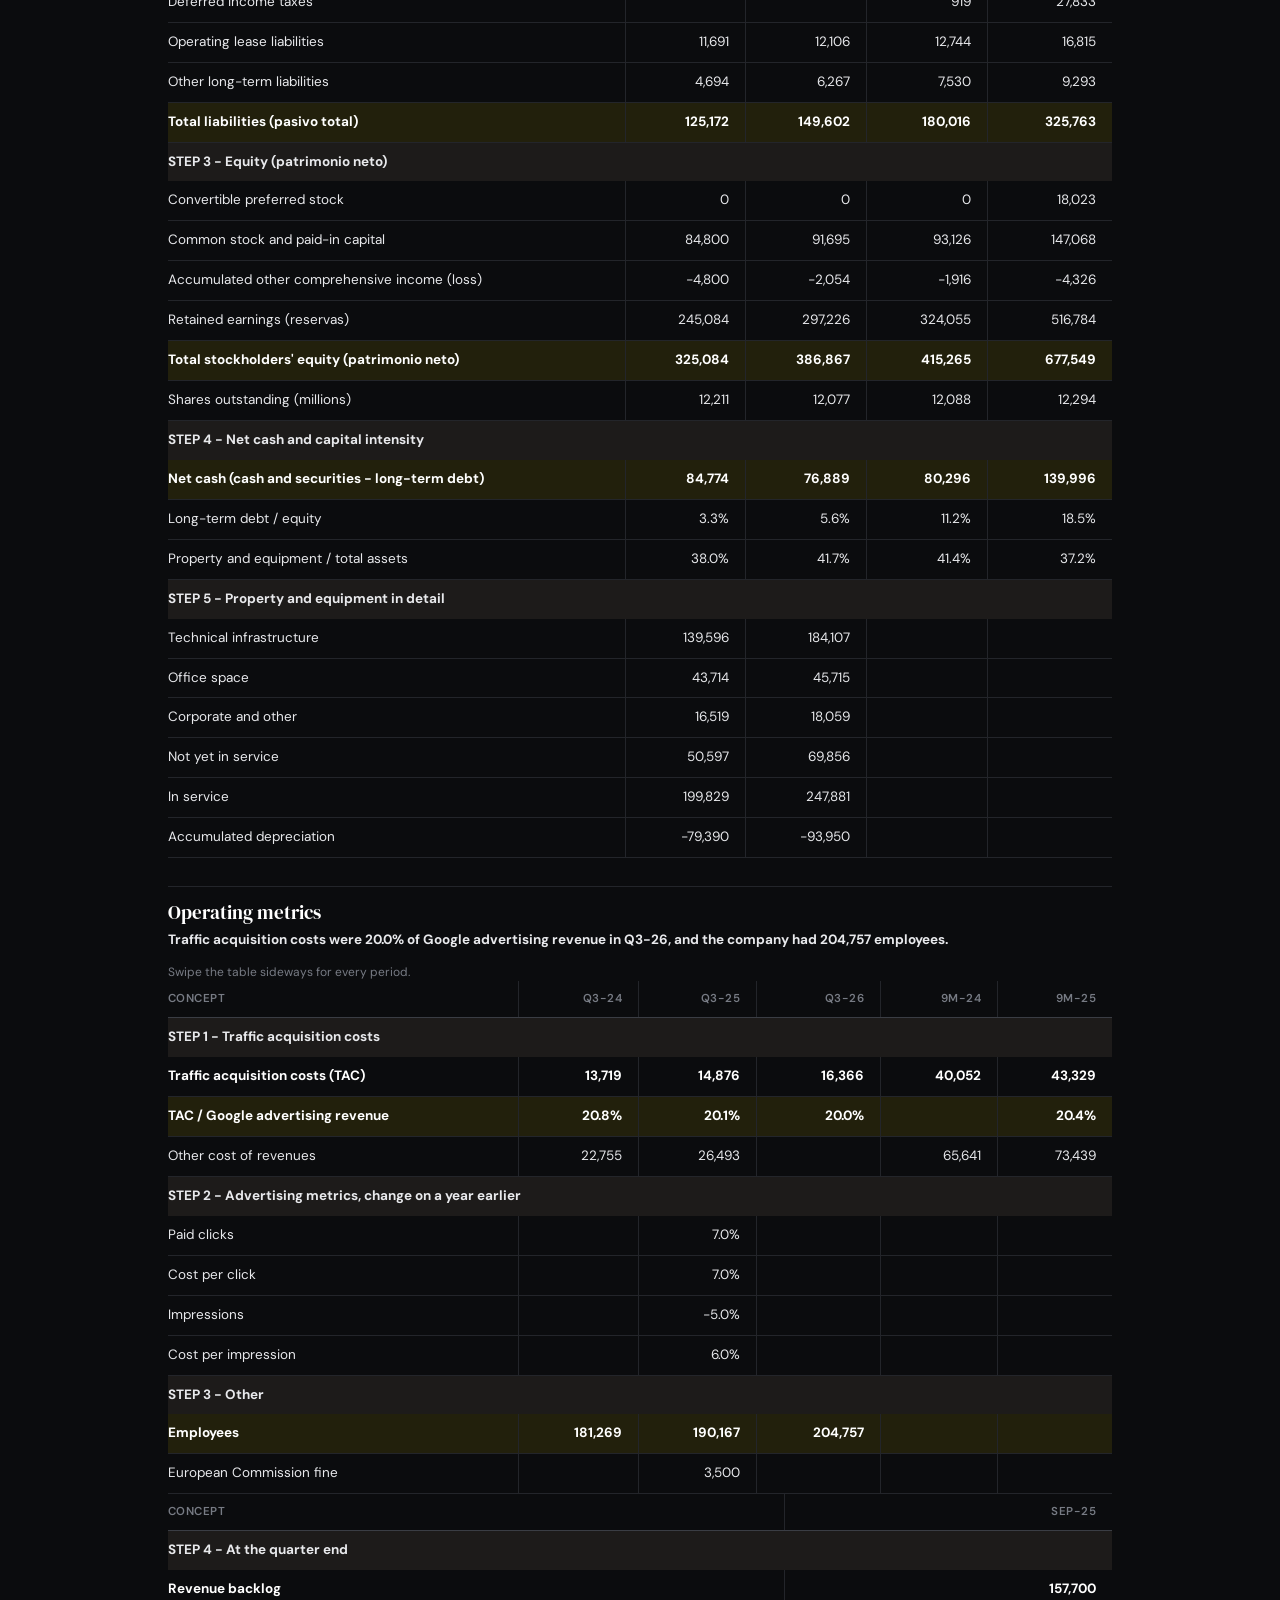
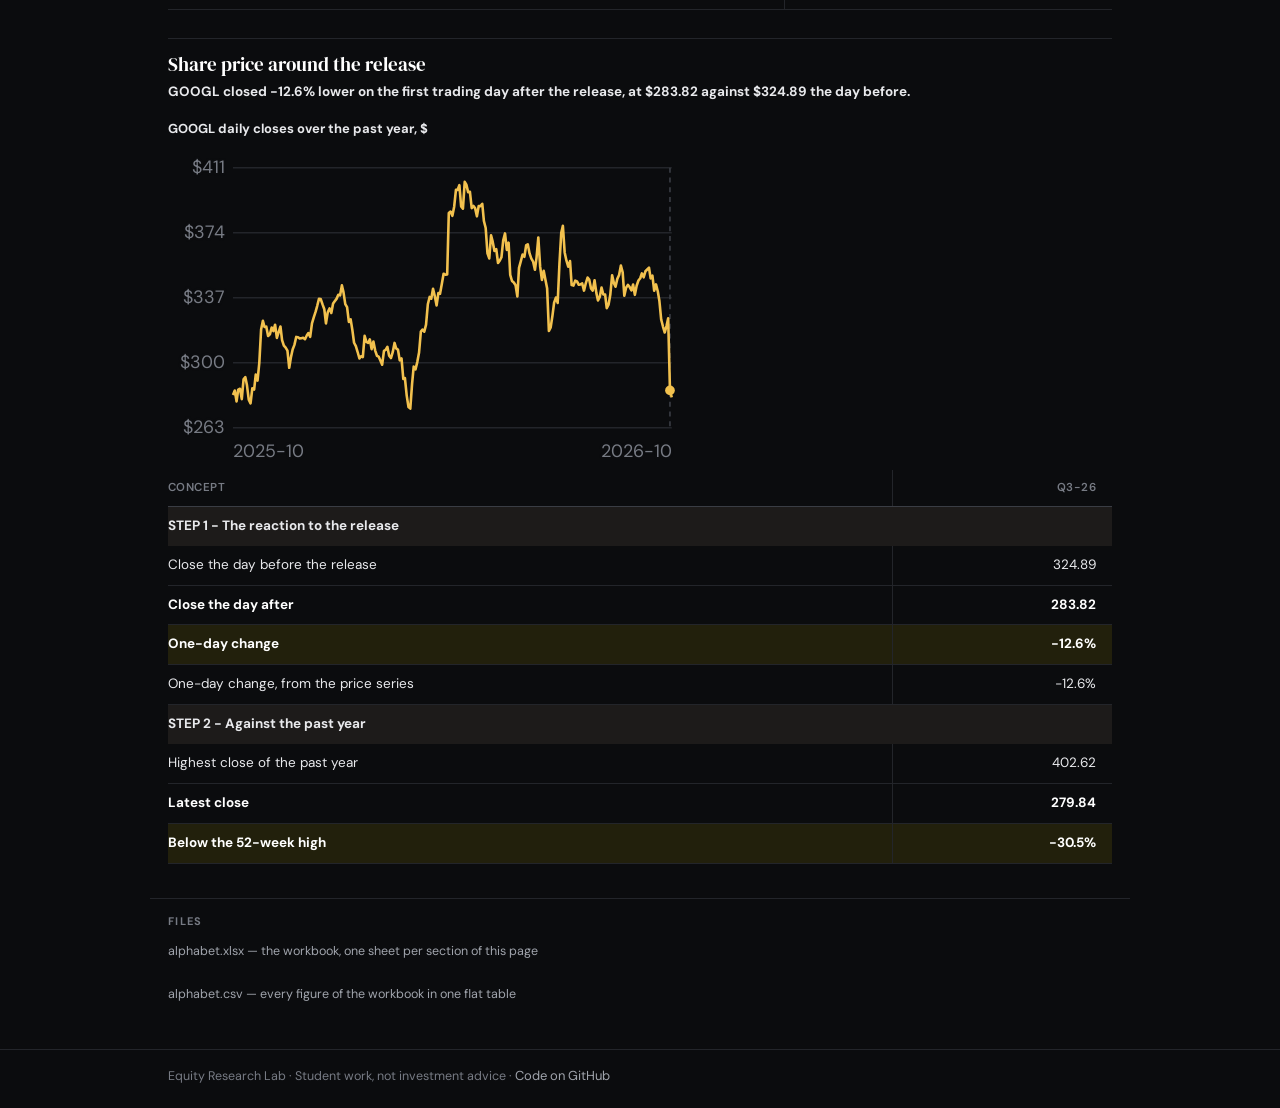
==== commit e60aba05: "m" ====
--- a/Alphabet/index.html
+++ b/Alphabet/index.html
@@ -142,7 +142,13 @@
 td:first-child{white-space:nowrap;min-width:150px}   /* as in Excel: the column takes its longest label, every row one line */
 tr.b td{font-weight:700;color:#fff}
 tr.sub td{font-weight:700;color:var(--ink2);padding-top:14px;border-bottom:none;background:var(--page)}
-tbody tr:not(.sub):hover td,td.xcol{background:var(--hl)}
+/* the hover cross; it switches off while a cell is selected (body.has-sel), so only one thing is lit */
+body:not(.has-sel) tbody tr:not(.sub):hover td,td.xcol{background:var(--hl)}
+/* Excel-style selection (report.js): the clicked cell gets a solid outline in the page accent, its row
+   and column keep the highlight, and the arrow keys move it */
+.tw td{cursor:cell}
+td.scol,td.srow{background:var(--hl)}
+td.sel{outline:2px solid var(--accent);outline-offset:-2px;background:var(--hl);color:#fff}
 /* course layout: a STEP row opens each block, the key result of the step is bold on dim yellow,
    and the last column says in words how each calculated line is made */
 tr.step td{color:var(--ink);background:var(--step);padding-top:9px;padding-bottom:9px}
@@ -153,6 +159,8 @@
 tr.k td{font-weight:700;color:#fff;background:var(--key)}
 th.fx,td.fx{text-align:left;color:var(--muted);font-size:12px;white-space:nowrap;min-width:160px}
 td.fx,tr.k td.fx,tr.b td.fx{font-style:italic;font-weight:400;color:var(--muted)}   /* the formula stays quiet, even on a key row */
+/* the pages show only the labels and the numbers: the Formula column stays in the workbook, not on the page */
+th.fx,td.fx{display:none}
 .basis{color:var(--muted);font-size:11.5px;font-weight:400}
 
 ul{margin:4px 0;padding-left:18px}
@@ -192,7 +200,7 @@
 <main class="in">
 <section class="panel"><h2>Revenue</h2>
 <p class="dek">Revenue rose <span data-ref="1 Revenue!J17" data-fmt="pct0">25%</span> year on year to <span data-ref="3 Income statement!J6" data-fmt="bn1">$127.6B</span>, with Google Cloud up <span data-ref="1 Revenue!J19" data-fmt="pct0">103%</span> to <span data-ref="1 Revenue!J12" data-fmt="bn1">$30.7B</span> and Google Services up <span data-ref="1 Revenue!J18" data-fmt="pct0">11%</span>.</p>
-<p class="hint"><span class="hovertap">Hover</span> a bar for the values behind it; a legend entry hides a series. Swipe a table sideways for every period and the formula.</p><h3>Revenue by line, September quarters, $ billions</h3>
+<p class="hint"><span class="hovertap">Hover</span> a bar for the values behind it; a legend entry hides a series. Swipe a table sideways for every period.</p><h3>Revenue by line, September quarters, $ billions</h3>
 <div class="leg"><button type="button" data-chart="rev" data-s="0" aria-pressed="true"><i class="sq" style="background:var(--c1)"></i>Advertising</button><button type="button" data-chart="rev" data-s="1" aria-pressed="true"><i class="sq" style="background:var(--c2)"></i>Subs, platforms, devices</button><button type="button" data-chart="rev" data-s="2" aria-pressed="true"><i class="sq" style="background:var(--c3)"></i>Cloud</button></div>
 <svg viewBox="0 0 320 190" data-chart="rev" tabindex="0" role="img" aria-label="Revenue by line of business, third quarter, USD billions">
 <line x1="8" x2="312" y1="164" y2="164" stroke="var(--axis)" stroke-width="1"/>
@@ -241,7 +249,7 @@
 </section>
 <section class="panel"><h2>Segments</h2>
 <p class="dek">Google Cloud's operating margin reached <span data-ref="2 Segments!J12" data-fmt="pct1">36.2%</span>, from <span data-ref="2 Segments!F12" data-fmt="pct1">23.7%</span>, while unallocated Alphabet-level costs widened to <span data-ref="2 Segments!J16" data-fmt="bn1">−$7.7B</span>.</p>
-<p class="hint">Swipe the table sideways for every period and the formula.</p><div class="tw"><table><thead><tr><th><span data-static="1">Concept</span></th><th><span data-static="1">Q3-24</span></th><th><span data-static="1">Q3-25</span></th><th><span data-static="1">Q3-26</span></th><th><span data-static="1">9M-24</span></th><th><span data-static="1">9M-25</span></th><th class="fx"><span data-static="1">Formula</span></th></tr></thead><tbody>
+<p class="hint">Swipe the table sideways for every period.</p><div class="tw"><table><thead><tr><th><span data-static="1">Concept</span></th><th><span data-static="1">Q3-24</span></th><th><span data-static="1">Q3-25</span></th><th><span data-static="1">Q3-26</span></th><th><span data-static="1">9M-24</span></th><th><span data-static="1">9M-25</span></th><th class="fx"><span data-static="1">Formula</span></th></tr></thead><tbody>
 <tr class="sub step"><td colspan="7"><span data-static="1">STEP 1 - Google Services</span></td></tr>
 <tr class="b"><td><span data-static="1">Google Services revenue</span></td><td></td><td><span data-ref="2 Segments!F6" data-fmt="num0">87,052</span></td><td><span data-ref="2 Segments!J6" data-fmt="num0">96,302</span></td><td><span data-ref="2 Segments!K6" data-fmt="num0">220,836</span></td><td><span data-ref="2 Segments!L6" data-fmt="num0">246,859</span></td><td class="fx"></td></tr>
 <tr class=""><td><span data-static="1">Operating income</span></td><td><span data-ref="2 Segments!B7" data-fmt="num0">30,856</span></td><td><span data-ref="2 Segments!F7" data-fmt="num0">33,527</span></td><td><span data-ref="2 Segments!J7" data-fmt="num0">39,157</span></td><td><span data-ref="2 Segments!K7" data-fmt="num0">88,427</span></td><td><span data-ref="2 Segments!L7" data-fmt="num0">99,272</span></td><td class="fx"></td></tr>
@@ -261,7 +269,7 @@
 </section>
 <section class="panel"><h2>Income statement</h2>
 <p class="dek">Income from operations rose <span data-ref="3 Income statement!J17" data-fmt="pct0">30%</span> to <span data-ref="3 Income statement!J15" data-fmt="bn1">$40.6B</span>, an operating margin of <span data-ref="3 Income statement!J16" data-fmt="pct1">31.8%</span>.</p>
-<p class="hint"><span class="hovertap">Hover</span> a bar for the values behind it; a legend entry hides a series. Swipe a table sideways for every period and the formula.</p><h3>Operating margin, September quarters</h3>
+<p class="hint"><span class="hovertap">Hover</span> a bar for the values behind it; a legend entry hides a series. Swipe a table sideways for every period.</p><h3>Operating margin, September quarters</h3>
 <svg viewBox="0 0 320 190" data-chart="mgn" tabindex="0" role="img" aria-label="GAAP operating margin by quarter, percent of revenue">
 <line x1="40" x2="312" y1="164.0" y2="164.0" stroke="var(--axis)" stroke-width="1"/>
 <text x="35" y="167.5" text-anchor="end" class="ax"><tspan data-static="1">0%</tspan></text>
@@ -321,7 +329,7 @@
 </section>
 <section class="panel"><h2>Other income</h2>
 <p class="dek">Other income swung from <span data-ref="4 Other income!F14" data-fmt="bn1">$12.8B</span> to <span data-ref="4 Other income!J14" data-fmt="bn1">−$8.2B</span>, and diluted EPS came in at <span data-ref="3 Income statement!J31" data-fmt="usd2">$2.12</span> (<span data-ref="3 Income statement!J32" data-fmt="pct0">−26%</span> year on year).</p>
-<p class="hint">Swipe the table sideways for every period and the formula.</p><div class="tw"><table><thead><tr><th><span data-static="1">Concept</span></th><th><span data-static="1">Q3-24</span></th><th><span data-static="1">Q3-25</span></th><th><span data-static="1">Q3-26</span></th><th><span data-static="1">9M-24</span></th><th><span data-static="1">9M-25</span></th><th><span data-static="1">9M-26</span></th><th class="fx"><span data-static="1">Formula</span></th></tr></thead><tbody>
+<p class="hint">Swipe the table sideways for every period.</p><div class="tw"><table><thead><tr><th><span data-static="1">Concept</span></th><th><span data-static="1">Q3-24</span></th><th><span data-static="1">Q3-25</span></th><th><span data-static="1">Q3-26</span></th><th><span data-static="1">9M-24</span></th><th><span data-static="1">9M-25</span></th><th><span data-static="1">9M-26</span></th><th class="fx"><span data-static="1">Formula</span></th></tr></thead><tbody>
 <tr class="sub step"><td colspan="8"><span data-static="1">STEP 1 - Other income (expense), net</span></td></tr>
 <tr class=""><td><span data-static="1">Interest income</span></td><td><span data-ref="4 Other income!B6" data-fmt="num0">1,243</span></td><td><span data-ref="4 Other income!F6" data-fmt="num0">1,076</span></td><td><span data-ref="4 Other income!J6" data-fmt="num0">1,768</span></td><td></td><td></td><td></td><td class="fx"></td></tr>
 <tr class=""><td><span data-static="1">Interest expense</span></td><td><span data-ref="4 Other income!B7" data-fmt="num0">−54</span></td><td><span data-ref="4 Other income!F7" data-fmt="num0">−143</span></td><td><span data-ref="4 Other income!J7" data-fmt="num0">−967</span></td><td></td><td></td><td></td><td class="fx"></td></tr>
@@ -340,7 +348,7 @@
 </section>
 <section class="panel"><h2>Cash flow and capital expenditure</h2>
 <p class="dek">Capital expenditure reached <span data-ref="5 Cash flow!J32" data-fmt="bn1">$51.4B</span>, <span data-ref="5 Cash flow!J33" data-fmt="pct1">40.3%</span> of revenue and <span data-ref="5 Cash flow!J34" data-fmt="pct0">121%</span> of operating cash flow, leaving free cash flow of <span data-ref="5 Cash flow!J29" data-fmt="bn1">−$9.1B</span> for the quarter.</p>
-<p class="hint"><span class="hovertap">Hover</span> a bar for the values behind it; a legend entry hides a series. Swipe a table sideways for every period and the formula.</p><div class="two"><div>
+<p class="hint"><span class="hovertap">Hover</span> a bar for the values behind it; a legend entry hides a series. Swipe a table sideways for every period.</p><div class="two"><div>
 <h3>Operating cash flow and capex, $ billions</h3>
 <div class="leg"><button type="button" data-chart="cash" data-s="0" aria-pressed="true"><i class="sq" style="background:var(--c2)"></i>Operating cash flow</button><button type="button" data-chart="cash" data-s="1" aria-pressed="true"><i class="sq" style="background:var(--c1)"></i>Capital expenditure</button></div>
 <svg viewBox="0 0 320 190" data-chart="cash" tabindex="0" role="img" aria-label="Operating cash flow and capital expenditure by quarter, USD billions">
@@ -446,7 +454,7 @@
 </section>
 <section class="panel"><h2>Balance sheet</h2>
 <p class="dek">Total assets passed <span data-ref="6 Balance sheet!E20" data-fmt="tn2">$1.00T</span> at <span data-static="1">30 September 2026</span>, from <span data-ref="6 Balance sheet!D20" data-fmt="bn0">$595B</span> at the year end, while long-term debt rose from <span data-ref="6 Balance sheet!D28" data-fmt="bn1">$46.5B</span> to <span data-ref="6 Balance sheet!E28" data-fmt="bn1">$125.1B</span>.</p>
-<p class="hint">Swipe the table sideways for every period and the formula.</p><div class="tw"><table><thead><tr><th><span data-static="1">Concept</span></th><th><span data-static="1">Dec-24</span></th><th><span data-static="1">Sep-25</span></th><th><span data-static="1">Dec-25</span></th><th><span data-static="1">Sep-26</span></th><th class="fx"><span data-static="1">Formula</span></th></tr></thead><tbody>
+<p class="hint">Swipe the table sideways for every period.</p><div class="tw"><table><thead><tr><th><span data-static="1">Concept</span></th><th><span data-static="1">Dec-24</span></th><th><span data-static="1">Sep-25</span></th><th><span data-static="1">Dec-25</span></th><th><span data-static="1">Sep-26</span></th><th class="fx"><span data-static="1">Formula</span></th></tr></thead><tbody>
 <tr class="sub step"><td colspan="6"><span data-static="1">STEP 1 - Assets (activo)</span></td></tr>
 <tr class=""><td><span data-static="1">Cash and cash equivalents (tesorería)</span></td><td><span data-ref="6 Balance sheet!B6" data-fmt="num0">23,466</span></td><td><span data-ref="6 Balance sheet!C6" data-fmt="num0">23,090</span></td><td><span data-ref="6 Balance sheet!D6" data-fmt="num0">30,708</span></td><td><span data-ref="6 Balance sheet!E6" data-fmt="num0">56,334</span></td><td class="fx"></td></tr>
 <tr class=""><td><span data-static="1">Marketable securities</span></td><td><span data-ref="6 Balance sheet!B7" data-fmt="num0">72,191</span></td><td><span data-ref="6 Balance sheet!C7" data-fmt="num0">75,406</span></td><td><span data-ref="6 Balance sheet!D7" data-fmt="num0">96,135</span></td><td><span data-ref="6 Balance sheet!E7" data-fmt="num0">208,764</span></td><td class="fx"></td></tr>
@@ -498,7 +506,7 @@
 </section>
 <section class="panel"><h2>Operating metrics</h2>
 <p class="dek">Traffic acquisition costs were <span data-ref="7 Operating metrics!J7" data-fmt="pct1">20.0%</span> of Google advertising revenue in Q3-26, and the company had <span data-ref="7 Operating metrics!J15" data-fmt="num0">204,757</span> employees.</p>
-<p class="hint">Swipe the table sideways for every period and the formula.</p><div class="tw"><table><thead><tr><th><span data-static="1">Concept</span></th><th><span data-static="1">Q3-24</span></th><th><span data-static="1">Q3-25</span></th><th><span data-static="1">Q3-26</span></th><th><span data-static="1">9M-24</span></th><th><span data-static="1">9M-25</span></th><th class="fx"><span data-static="1">Formula</span></th></tr></thead><tbody>
+<p class="hint">Swipe the table sideways for every period.</p><div class="tw"><table><thead><tr><th><span data-static="1">Concept</span></th><th><span data-static="1">Q3-24</span></th><th><span data-static="1">Q3-25</span></th><th><span data-static="1">Q3-26</span></th><th><span data-static="1">9M-24</span></th><th><span data-static="1">9M-25</span></th><th class="fx"><span data-static="1">Formula</span></th></tr></thead><tbody>
 <tr class="sub step"><td colspan="7"><span data-static="1">STEP 1 - Traffic acquisition costs</span></td></tr>
 <tr class="b"><td><span data-static="1">Traffic acquisition costs (TAC)</span></td><td><span data-ref="7 Operating metrics!B6" data-fmt="num0">13,719</span></td><td><span data-ref="7 Operating metrics!F6" data-fmt="num0">14,876</span></td><td><span data-ref="7 Operating metrics!J6" data-fmt="num0">16,366</span></td><td><span data-ref="7 Operating metrics!K6" data-fmt="num0">40,052</span></td><td><span data-ref="7 Operating metrics!L6" data-fmt="num0">43,329</span></td><td class="fx"></td></tr>
 <tr class="k"><td><span data-static="1">TAC / Google advertising revenue</span></td><td><span data-ref="7 Operating metrics!B7" data-fmt="pct1">20.8%</span></td><td><span data-ref="7 Operating metrics!F7" data-fmt="pct1">20.1%</span></td><td><span data-ref="7 Operating metrics!J7" data-fmt="pct1">20.0%</span></td><td></td><td><span data-ref="7 Operating metrics!L7" data-fmt="pct1">20.4%</span></td><td class="fx"><span data-static="1">Traffic acquisition costs / Google advertising revenues</span></td></tr>
@@ -555,8 +563,9 @@
 <footer><div class="in">Equity Research Lab · Student work, not investment advice · <a class="back" href="https://github.com/ManuCem/Equity-Research-Lab">Code on GitHub</a></div></footer>
 <script type="application/json" id="chart-data">{"rev":{"cats":["Q3-24","Q3-25","Q3-26"],"W":320,"H":190,"xs":[58.666666666666664,160.0,261.3333333333333],"series":[{"name":"Advertising","color":"var(--c1)","items":[{"n":65854,"v":"$65.9B","ref":"1 Revenue!B9","f":"bn1"},{"n":74182,"v":"$74.2B","ref":"1 Revenue!F9","f":"bn1"},{"n":82012,"v":"$82.0B","ref":"1 Revenue!J9","f":"bn1"}]},{"name":"Subs, platforms, devices","color":"var(--c2)","items":[{"n":10656,"v":"$10.7B","ref":"1 Revenue!B10","f":"bn1"},{"n":12870,"v":"$12.9B","ref":"1 Revenue!F10","f":"bn1"},{"n":14290,"v":"$14.3B","ref":"1 Revenue!J10","f":"bn1"}]},{"name":"Cloud","color":"var(--c3)","items":[{"n":11353,"v":"$11.4B","ref":"1 Revenue!B12","f":"bn1"},{"n":15157,"v":"$15.2B","ref":"1 Revenue!F12","f":"bn1"},{"n":30709,"v":"$30.7B","ref":"1 Revenue!J12","f":"bn1"}]},{"name":"Total revenue","color":null,"items":[{"n":88268,"v":"$88.3B","ref":"3 Income statement!B6","f":"bn1"},{"n":102346,"v":"$102.3B","ref":"3 Income statement!F6","f":"bn1"},{"n":127577,"v":"$127.6B","ref":"3 Income statement!J6","f":"bn1"}]},{"name":"Growth year on year","color":null,"items":[{"v":"n/a"},{"n":0.1594915484660353,"v":"16%","ref":"1 Revenue!F17","f":"pct0"},{"n":0.246526488577961,"v":"25%","ref":"1 Revenue!J17","f":"pct0"}]}]},"mgn":{"cats":["Q3-24","Q3-25","Q3-26"],"W":320,"H":190,"xs":[85.33333333333334,176.0,266.66666666666663],"series":[{"name":"Operating margin","color":"var(--c1)","items":[{"n":0.3231182308424344,"v":"32.3%","ref":"3 Income statement!B16","f":"pct1"},{"n":0.3051218415961542,"v":"30.5%","ref":"3 Income statement!F16","f":"pct1"},{"n":0.3180510593602295,"v":"31.8%","ref":"3 Income statement!J16","f":"pct1"}]},{"name":"Revenue","color":null,"items":[{"n":88268,"v":"$88.3B","ref":"3 Income statement!B6","f":"bn1"},{"n":102346,"v":"$102.3B","ref":"3 Income statement!F6","f":"bn1"},{"n":127577,"v":"$127.6B","ref":"3 Income statement!J6","f":"bn1"}]},{"name":"Income from operations","color":null,"items":[{"n":28521,"v":"$28.5B","ref":"3 Income statement!B15","f":"bn1"},{"n":31228,"v":"$31.2B","ref":"3 Income statement!F15","f":"bn1"},{"n":40576,"v":"$40.6B","ref":"3 Income statement!J15","f":"bn1"}]}]},"cash":{"cats":["Q4-24","Q1-25","Q2-25","Q3-25","Q4-25","Q1-26","Q2-26","Q3-26"],"W":320,"H":190,"xs":[27.0,65.0,103.0,141.0,179.0,217.0,255.0,293.0],"series":[{"name":"Operating cash flow","color":"var(--c2)","items":[{"n":39113,"v":"$39.1B","ref":"5 Cash flow!C11","f":"bn1"},{"n":36150,"v":"$36.1B","ref":"5 Cash flow!D11","f":"bn1"},{"n":27747,"v":"$27.7B","ref":"5 Cash flow!E11","f":"bn1"},{"n":48414,"v":"$48.4B","ref":"5 Cash flow!F11","f":"bn1"},{"n":52402,"v":"$52.4B","ref":"5 Cash flow!G11","f":"bn1"},{"n":45790,"v":"$45.8B","ref":"5 Cash flow!H11","f":"bn1"},{"n":39069,"v":"$39.1B","ref":"5 Cash flow!I11","f":"bn1"},{"n":42290,"v":"$42.3B","ref":"5 Cash flow!J11","f":"bn1"}]},{"name":"Capital expenditure","color":"var(--c1)","items":[{"n":14276,"v":"$14.3B","ref":"5 Cash flow!C32","f":"bn1"},{"n":17197,"v":"$17.2B","ref":"5 Cash flow!D32","f":"bn1"},{"n":22446,"v":"$22.4B","ref":"5 Cash flow!E32","f":"bn1"},{"n":23953,"v":"$24.0B","ref":"5 Cash flow!F32","f":"bn1"},{"n":27851,"v":"$27.9B","ref":"5 Cash flow!G32","f":"bn1"},{"n":35674,"v":"$35.7B","ref":"5 Cash flow!H32","f":"bn1"},{"n":44924,"v":"$44.9B","ref":"5 Cash flow!I32","f":"bn1"},{"n":51355,"v":"$51.4B","ref":"5 Cash flow!J32","f":"bn1"}]},{"name":"Free cash flow","color":null,"items":[{"n":24837,"v":"$24.8B","ref":"5 Cash flow!C29","f":"bn1"},{"n":18953,"v":"$19.0B","ref":"5 Cash flow!D29","f":"bn1"},{"n":5301,"v":"$5.3B","ref":"5 Cash flow!E29","f":"bn1"},{"n":24461,"v":"$24.5B","ref":"5 Cash flow!F29","f":"bn1"},{"n":24551,"v":"$24.6B","ref":"5 Cash flow!G29","f":"bn1"},{"n":10116,"v":"$10.1B","ref":"5 Cash flow!H29","f":"bn1"},{"n":-5855,"v":"\u2212$5.9B","ref":"5 Cash flow!I29","f":"bn1"},{"n":-9065,"v":"\u2212$9.1B","ref":"5 Cash flow!J29","f":"bn1"}]}]},"fcf":{"cats":["Q4-24","Q1-25","Q2-25","Q3-25","Q4-25","Q1-26","Q2-26","Q3-26"],"W":320,"H":190,"xs":[57.0,91.0,125.0,159.0,193.0,227.0,261.0,295.0],"series":[{"name":"Free cash flow","color":"var(--c3)","items":[{"n":24837,"v":"$24.8B","ref":"5 Cash flow!C29","f":"bn1"},{"n":18953,"v":"$19.0B","ref":"5 Cash flow!D29","f":"bn1"},{"n":5301,"v":"$5.3B","ref":"5 Cash flow!E29","f":"bn1"},{"n":24461,"v":"$24.5B","ref":"5 Cash flow!F29","f":"bn1"},{"n":24551,"v":"$24.6B","ref":"5 Cash flow!G29","f":"bn1"},{"n":10116,"v":"$10.1B","ref":"5 Cash flow!H29","f":"bn1"},{"n":-5855,"v":"\u2212$5.9B","ref":"5 Cash flow!I29","f":"bn1"},{"n":-9065,"v":"\u2212$9.1B","ref":"5 Cash flow!J29","f":"bn1"}]},{"name":"Operating cash flow","color":"var(--c2)","items":[{"n":39113,"v":"$39.1B","ref":"5 Cash flow!C11","f":"bn1"},{"n":36150,"v":"$36.1B","ref":"5 Cash flow!D11","f":"bn1"},{"n":27747,"v":"$27.7B","ref":"5 Cash flow!E11","f":"bn1"},{"n":48414,"v":"$48.4B","ref":"5 Cash flow!F11","f":"bn1"},{"n":52402,"v":"$52.4B","ref":"5 Cash flow!G11","f":"bn1"},{"n":45790,"v":"$45.8B","ref":"5 Cash flow!H11","f":"bn1"},{"n":39069,"v":"$39.1B","ref":"5 Cash flow!I11","f":"bn1"},{"n":42290,"v":"$42.3B","ref":"5 Cash flow!J11","f":"bn1"}]},{"name":"Capital expenditure","color":"var(--c1)","items":[{"n":14276,"v":"$14.3B","ref":"5 Cash flow!C32","f":"bn1"},{"n":17197,"v":"$17.2B","ref":"5 Cash flow!D32","f":"bn1"},{"n":22446,"v":"$22.4B","ref":"5 Cash flow!E32","f":"bn1"},{"n":23953,"v":"$24.0B","ref":"5 Cash flow!F32","f":"bn1"},{"n":27851,"v":"$27.9B","ref":"5 Cash flow!G32","f":"bn1"},{"n":35674,"v":"$35.7B","ref":"5 Cash flow!H32","f":"bn1"},{"n":44924,"v":"$44.9B","ref":"5 Cash flow!I32","f":"bn1"},{"n":51355,"v":"$51.4B","ref":"5 Cash flow!J32","f":"bn1"}]}]},"px":{"cats":["2025-10-31","2025-11-03","2025-11-04","2025-11-05","2025-11-06","2025-11-07","2025-11-10","2025-11-11","2025-11-12","2025-11-13","2025-11-14","2025-11-17","2025-11-18","2025-11-19","2025-11-20","2025-11-21","2025-11-24","2025-11-25","2025-11-26","2025-11-28","2025-12-01","2025-12-02","2025-12-03","2025-12-04","2025-12-05","2025-12-08","2025-12-09","2025-12-10","2025-12-11","2025-12-12","2025-12-15","2025-12-16","2025-12-17","2025-12-18","2025-12-19","2025-12-22","2025-12-23","2025-12-24","2025-12-26","2025-12-29","2025-12-30","2025-12-31","2026-01-02","2026-01-05","2026-01-06","2026-01-07","2026-01-08","2026-01-09","2026-01-12","2026-01-13","2026-01-14","2026-01-15","2026-01-16","2026-01-20","2026-01-21","2026-01-22","2026-01-23","2026-01-26","2026-01-27","2026-01-28","2026-01-29","2026-01-30","2026-02-02","2026-02-03","2026-02-04","2026-02-05","2026-02-06","2026-02-09","2026-02-10","2026-02-11","2026-02-12","2026-02-13","2026-02-17","2026-02-18","2026-02-19","2026-02-20","2026-02-23","2026-02-24","2026-02-25","2026-02-26","2026-02-27","2026-03-02","2026-03-03","2026-03-04","2026-03-05","2026-03-06","2026-03-09","2026-03-10","2026-03-11","2026-03-12","2026-03-13","2026-03-16","2026-03-17","2026-03-18","2026-03-19","2026-03-20","2026-03-23","2026-03-24","2026-03-25","2026-03-26","2026-03-27","2026-03-30","2026-03-31","2026-04-01","2026-04-02","2026-04-06","2026-04-07","2026-04-08","2026-04-09","2026-04-10","2026-04-13","2026-04-14","2026-04-15","2026-04-16","2026-04-17","2026-04-20","2026-04-21","2026-04-22","2026-04-23","2026-04-24","2026-04-27","2026-04-28","2026-04-29","2026-04-30","2026-05-01","2026-05-04","2026-05-05","2026-05-06","2026-05-07","2026-05-08","2026-05-11","2026-05-12","2026-05-13","2026-05-14","2026-05-15","2026-05-18","2026-05-19","2026-05-20","2026-05-21","2026-05-22","2026-05-26","2026-05-27","2026-05-28","2026-05-29","2026-06-01","2026-06-02","2026-06-03","2026-06-04","2026-06-05","2026-06-08","2026-06-09","2026-06-10","2026-06-11","2026-06-12","2026-06-15","2026-06-16","2026-06-17","2026-06-18","2026-06-22","2026-06-23","2026-06-24","2026-06-25","2026-06-26","2026-06-29","2026-06-30","2026-07-01","2026-07-02","2026-07-06","2026-07-07","2026-07-08","2026-07-09","2026-07-10","2026-07-13","2026-07-14","2026-07-15","2026-07-16","2026-07-17","2026-07-20","2026-07-21","2026-07-22","2026-07-23","2026-07-24","2026-07-27","2026-07-28","2026-07-29","2026-07-30","2026-07-31","2026-08-03","2026-08-04","2026-08-05","2026-08-06","2026-08-07","2026-08-10","2026-08-11","2026-08-12","2026-08-13","2026-08-14","2026-08-17","2026-08-18","2026-08-19","2026-08-20","2026-08-21","2026-08-24","2026-08-25","2026-08-26","2026-08-27","2026-08-28","2026-08-31","2026-09-01","2026-09-02","2026-09-03","2026-09-04","2026-09-08","2026-09-09","2026-09-10","2026-09-11","2026-09-14","2026-09-15","2026-09-16","2026-09-17","2026-09-18","2026-09-21","2026-09-22","2026-09-23","2026-09-24","2026-09-25","2026-09-28","2026-09-29","2026-09-30","2026-10-01","2026-10-02","2026-10-05","2026-10-06","2026-10-07","2026-10-08","2026-10-09","2026-10-12","2026-10-13","2026-10-14","2026-10-15","2026-10-16","2026-10-19","2026-10-20","2026-10-21","2026-10-22","2026-10-23","2026-10-26","2026-10-27","2026-10-28","2026-10-29","2026-10-30"],"W":320,"H":200,"xs":[40.0,41.08,42.16,43.24,44.32,45.4,46.480000000000004,47.56,48.64,49.72,50.8,51.88,52.96,54.04,55.12,56.2,57.28,58.36,59.44,60.519999999999996,61.6,62.68,63.760000000000005,64.84,65.92,67.0,68.08,69.16,70.24,71.32,72.4,73.47999999999999,74.56,75.64,76.72,77.8,78.88,79.96000000000001,81.03999999999999,82.12,83.2,84.28,85.36,86.44,87.52000000000001,88.6,89.68,90.75999999999999,91.84,92.92,94.0,95.08,96.16,97.24000000000001,98.32,99.4,100.47999999999999,101.56,102.64,103.72,104.8,105.88,106.96,108.04,109.12,110.2,111.28,112.36,113.44,114.52,115.6,116.68,117.76,118.84,119.92,121.0,122.08,123.16,124.24,125.32,126.4,127.48,128.56,129.64,130.72,131.8,132.88,133.95999999999998,135.04000000000002,136.12,137.2,138.28,139.36,140.44,141.51999999999998,142.6,143.68,144.76,145.84,146.92000000000002,148.0,149.07999999999998,150.16,151.24,152.32,153.4,154.48000000000002,155.56,156.64,157.72,158.8,159.88,160.95999999999998,162.04000000000002,163.12,164.2,165.28,166.36,167.44,168.52,169.6,170.68,171.76,172.84,173.92,175.0,176.08,177.16,178.24,179.32,180.4,181.48,182.56,183.64,184.72,185.8,186.88,187.96,189.04,190.12,191.2,192.28,193.36,194.44,195.52,196.6,197.68,198.76,199.84,200.92,202.0,203.08,204.16,205.24,206.32,207.4,208.48,209.56,210.64,211.72,212.8,213.88,214.96,216.04,217.12,218.2,219.28,220.36,221.44,222.52,223.6,224.68,225.76,226.84,227.92,229.0,230.08,231.16,232.24,233.32,234.4,235.48,236.56,237.64,238.72,239.8,240.88,241.96,243.04,244.12,245.2,246.28,247.36,248.44,249.52,250.6,251.68,252.76,253.84,254.92,256.0,257.08000000000004,258.15999999999997,259.24,260.32,261.4,262.48,263.56,264.64,265.72,266.8,267.88,268.96000000000004,270.03999999999996,271.12,272.2,273.28,274.36,275.44,276.52,277.6,278.68,279.76,280.84000000000003,281.91999999999996,283.0,284.08000000000004,285.15999999999997,286.24,287.32,288.4,289.48,290.56,291.64,292.72,293.8,294.88,295.96000000000004,297.04,298.12,299.2,300.28,301.36,302.44,303.52,304.6,305.68,306.76,307.84,308.92,310.0],"series":[{"name":"Close","color":"var(--accent)","items":[{"v":"$281.19"},{"v":"$283.72"},{"v":"$277.54"},{"v":"$284.31"},{"v":"$284.75"},{"v":"$278.83"},{"v":"$290.10"},{"v":"$291.31"},{"v":"$286.71"},{"v":"$278.57"},{"v":"$276.41"},{"v":"$285.02"},{"v":"$284.28"},{"v":"$292.81"},{"v":"$289.45"},{"v":"$299.66"},{"v":"$318.58"},{"v":"$323.44"},{"v":"$319.95"},{"v":"$320.18"},{"v":"$314.89"},{"v":"$315.81"},{"v":"$319.63"},{"v":"$317.62"},{"v":"$321.27"},{"v":"$313.72"},{"v":"$317.08"},{"v":"$320.21"},{"v":"$312.43"},{"v":"$309.29"},{"v":"$308.22"},{"v":"$306.57"},{"v":"$296.72"},{"v":"$302.46"},{"v":"$307.16"},{"v":"$309.78"},{"v":"$314.35"},{"v":"$314.09"},{"v":"$313.51"},{"v":"$313.56"},{"v":"$313.85"},{"v":"$313.00"},{"v":"$315.15"},{"v":"$316.54"},{"v":"$314.34"},{"v":"$321.98"},{"v":"$325.44"},{"v":"$328.57"},{"v":"$331.86"},{"v":"$335.97"},{"v":"$335.84"},{"v":"$332.78"},{"v":"$330.00"},{"v":"$322.00"},{"v":"$328.38"},{"v":"$330.54"},{"v":"$327.93"},{"v":"$333.26"},{"v":"$334.55"},{"v":"$336.01"},{"v":"$338.25"},{"v":"$338.00"},{"v":"$343.69"},{"v":"$339.71"},{"v":"$333.04"},{"v":"$331.25"},{"v":"$322.86"},{"v":"$324.32"},{"v":"$318.58"},{"v":"$310.96"},{"v":"$309.00"},{"v":"$305.72"},{"v":"$302.02"},{"v":"$303.33"},{"v":"$302.85"},{"v":"$314.98"},{"v":"$311.49"},{"v":"$310.90"},{"v":"$312.90"},{"v":"$307.38"},{"v":"$311.76"},{"v":"$306.52"},{"v":"$303.58"},{"v":"$303.13"},{"v":"$300.88"},{"v":"$298.52"},{"v":"$306.36"},{"v":"$307.04"},{"v":"$308.70"},{"v":"$303.55"},{"v":"$302.28"},{"v":"$305.56"},{"v":"$310.92"},{"v":"$307.69"},{"v":"$307.13"},{"v":"$301.00"},{"v":"$302.06"},{"v":"$290.44"},{"v":"$290.93"},{"v":"$280.92"},{"v":"$274.34"},{"v":"$273.50"},{"v":"$287.56"},{"v":"$297.39"},{"v":"$295.77"},{"v":"$299.99"},{"v":"$305.46"},{"v":"$317.32"},{"v":"$318.49"},{"v":"$317.24"},{"v":"$321.31"},{"v":"$332.91"},{"v":"$337.12"},{"v":"$336.02"},{"v":"$341.68"},{"v":"$337.42"},{"v":"$332.29"},{"v":"$339.32"},{"v":"$338.89"},{"v":"$344.40"},{"v":"$350.34"},{"v":"$349.78"},{"v":"$349.94"},{"v":"$384.80"},{"v":"$385.69"},{"v":"$383.25"},{"v":"$388.43"},{"v":"$398.04"},{"v":"$397.99"},{"v":"$400.80"},{"v":"$388.64"},{"v":"$387.35"},{"v":"$402.62"},{"v":"$401.07"},{"v":"$396.78"},{"v":"$396.94"},{"v":"$387.66"},{"v":"$388.91"},{"v":"$387.66"},{"v":"$382.97"},{"v":"$388.88"},{"v":"$388.83"},{"v":"$390.13"},{"v":"$380.34"},{"v":"$376.37"},{"v":"$361.85"},{"v":"$358.99"},{"v":"$372.19"},{"v":"$368.53"},{"v":"$363.31"},{"v":"$364.26"},{"v":"$356.38"},{"v":"$357.77"},{"v":"$359.68"},{"v":"$369.35"},{"v":"$373.25"},{"v":"$363.79"},{"v":"$368.03"},{"v":"$349.68"},{"v":"$346.13"},{"v":"$345.29"},{"v":"$343.71"},{"v":"$337.39"},{"v":"$353.65"},{"v":"$357.37"},{"v":"$361.21"},{"v":"$359.91"},{"v":"$366.46"},{"v":"$367.03"},{"v":"$361.92"},{"v":"$358.89"},{"v":"$357.18"},{"v":"$352.51"},{"v":"$359.51"},{"v":"$370.92"},{"v":"$354.46"},{"v":"$346.77"},{"v":"$351.99"},{"v":"$347.15"},{"v":"$342.09"},{"v":"$317.69"},{"v":"$319.74"},{"v":"$326.56"},{"v":"$333.71"},{"v":"$336.71"},{"v":"$333.66"},{"v":"$356.13"},{"v":"$373.51"},{"v":"$377.65"},{"v":"$362.43"},{"v":"$357.75"},{"v":"$354.30"},{"v":"$357.52"},{"v":"$343.80"},{"v":"$343.54"},{"v":"$346.36"},{"v":"$345.90"},{"v":"$344.00"},{"v":"$344.20"},{"v":"$344.72"},{"v":"$340.67"},{"v":"$344.82"},{"v":"$348.06"},{"v":"$346.96"},{"v":"$342.00"},{"v":"$340.65"},{"v":"$346.59"},{"v":"$339.35"},{"v":"$335.02"},{"v":"$337.12"},{"v":"$342.48"},{"v":"$338.46"},{"v":"$338.36"},{"v":"$330.65"},{"v":"$332.60"},{"v":"$338.50"},{"v":"$349.39"},{"v":"$344.98"},{"v":"$342.87"},{"v":"$347.33"},{"v":"$349.54"},{"v":"$354.97"},{"v":"$351.16"},{"v":"$337.83"},{"v":"$342.36"},{"v":"$343.92"},{"v":"$342.75"},{"v":"$340.92"},{"v":"$344.08"},{"v":"$338.24"},{"v":"$343.50"},{"v":"$346.47"},{"v":"$347.68"},{"v":"$350.50"},{"v":"$348.29"},{"v":"$351.66"},{"v":"$352.72"},{"v":"$353.78"},{"v":"$347.64"},{"v":"$349.22"},{"v":"$340.59"},{"v":"$344.18"},{"v":"$340.28"},{"v":"$334.76"},{"v":"$324.22"},{"v":"$320.21"},{"v":"$316.80"},{"v":"$320.58"},{"v":"$324.89"},{"v":"$283.82"},{"v":"$279.84"}]}]}}</script>
 <script>/* Shared behaviour for every company page (inlined into <Company>/index.html at build time):
-   one tooltip used by all charts, and row + column highlight on tables. */
+   one tooltip used by all charts, row + column highlight on tables, and Excel-style cell selection. */
 (function () {
+  var sel = null;                                      // the selected table cell, or null when nothing is selected
   var tip = document.createElement('div');
   tip.className = 'tip';
   tip.setAttribute('role', 'tooltip');
@@ -591,6 +600,7 @@
     t.addEventListener('mouseover', function (ev) {
       var td = ev.target.closest('td');
       t.querySelectorAll('td.xcol').forEach(function (c) { c.classList.remove('xcol'); });
+      if (sel) return;                                 // a selected cell is the only highlight, as in Excel
       if (!td || td.cellIndex === 0 || td.parentElement.classList.contains('sub')) return;
       t.querySelectorAll('tbody tr:not(.sub)').forEach(function (tr) {
         if (tr.cells[td.cellIndex]) tr.cells[td.cellIndex].classList.add('xcol');
@@ -600,6 +610,74 @@
       t.querySelectorAll('td.xcol').forEach(function (c) { c.classList.remove('xcol'); });
     });
   });
+
+  // ---- Excel-style selection: click a cell, then move with the arrow keys ----
+  // The selected cell gets a solid outline, its row and column stay highlighted (the cross), and the
+  // table scrolls itself so the cell stays in view: no dragging the scrollbar at the bottom of a long table.
+
+  function dataRows(t) {                               // the rows that hold figures (STEP rows are skipped)
+    return Array.prototype.filter.call(t.tBodies[0].rows, function (r) { return !r.classList.contains('sub'); });
+  }
+
+  function clearSel() {                                // remove the outline and the cross
+    if (!sel) return;
+    sel.closest('table').querySelectorAll('td.scol,td.srow,td.sel').forEach(function (c) {
+      c.classList.remove('scol', 'srow', 'sel');
+    });
+    sel = null;
+    document.body.classList.remove('has-sel');        // hovering highlights rows again
+  }
+
+  function reveal(td) {                                // scroll the table box, then the page, so the cell shows
+    var box = td.closest('.tw');
+    var pin = td.parentElement.cells[0].offsetWidth;   // the pinned label column covers the left edge
+    var left = td.offsetLeft, right = left + td.offsetWidth;
+    if (left - pin < box.scrollLeft) box.scrollLeft = left - pin;
+    else if (right > box.scrollLeft + box.clientWidth) box.scrollLeft = right - box.clientWidth;
+    var r = td.getBoundingClientRect();
+    if (r.top < 70) window.scrollBy(0, r.top - 70);
+    else if (r.bottom > window.innerHeight - 30) window.scrollBy(0, r.bottom - window.innerHeight + 30);
+  }
+
+  function select(td) {                                // outline one cell, highlight its row and column
+    clearSel();
+    sel = td;
+    document.body.classList.add('has-sel');           // hovering stops highlighting while a cell is selected
+    document.querySelectorAll('td.xcol').forEach(function (c) { c.classList.remove('xcol'); });
+    var i = td.cellIndex;
+    dataRows(td.closest('table')).forEach(function (tr) { if (tr.cells[i]) tr.cells[i].classList.add('scol'); });
+    Array.prototype.forEach.call(td.parentElement.cells, function (c) { c.classList.add('srow'); });
+    td.classList.add('sel');
+    reveal(td);
+  }
+
+  document.querySelectorAll('.tw table').forEach(function (t) {
+    t.addEventListener('click', function (ev) {
+      var td = ev.target.closest('td');
+      if (!td || td.parentElement.classList.contains('sub')) return;   // STEP rows are titles, not cells
+      if (td.cellIndex === 0) td = td.parentElement.cells[1];         // a click on a label picks its first figure
+      if (td) select(td);
+    });
+  });
+
+  document.addEventListener('keydown', function (ev) {
+    if (!sel) return;
+    if (ev.key === 'Escape') { clearSel(); return; }
+    var tr = sel.parentElement, i = sel.cellIndex, next = null;
+    var rows = dataRows(sel.closest('table')), r = rows.indexOf(tr);
+    if (ev.key === 'ArrowLeft' && i > 1) next = tr.cells[i - 1];
+    else if (ev.key === 'ArrowRight' && tr.cells[i + 1] && !tr.cells[i + 1].classList.contains('fx'))
+      next = tr.cells[i + 1];                          // the hidden Formula column is never selected
+    else if (ev.key === 'ArrowUp' && r > 0) next = rows[r - 1].cells[i];
+    else if (ev.key === 'ArrowDown' && r < rows.length - 1) next = rows[r + 1].cells[i];
+    if (ev.key.indexOf('Arrow') === 0) ev.preventDefault();             // the arrows move the cell, not the page
+    if (next) select(next);
+  });
+
+  // a click or tap outside every table lets the selection go
+  document.addEventListener('pointerdown', function (ev) {
+    if (sel && !ev.target.closest('.tw table')) clearSel();
+  }, { passive: true });
 
   window.addEventListener('scroll', function () { tip.style.display = 'none'; }, { passive: true });
 
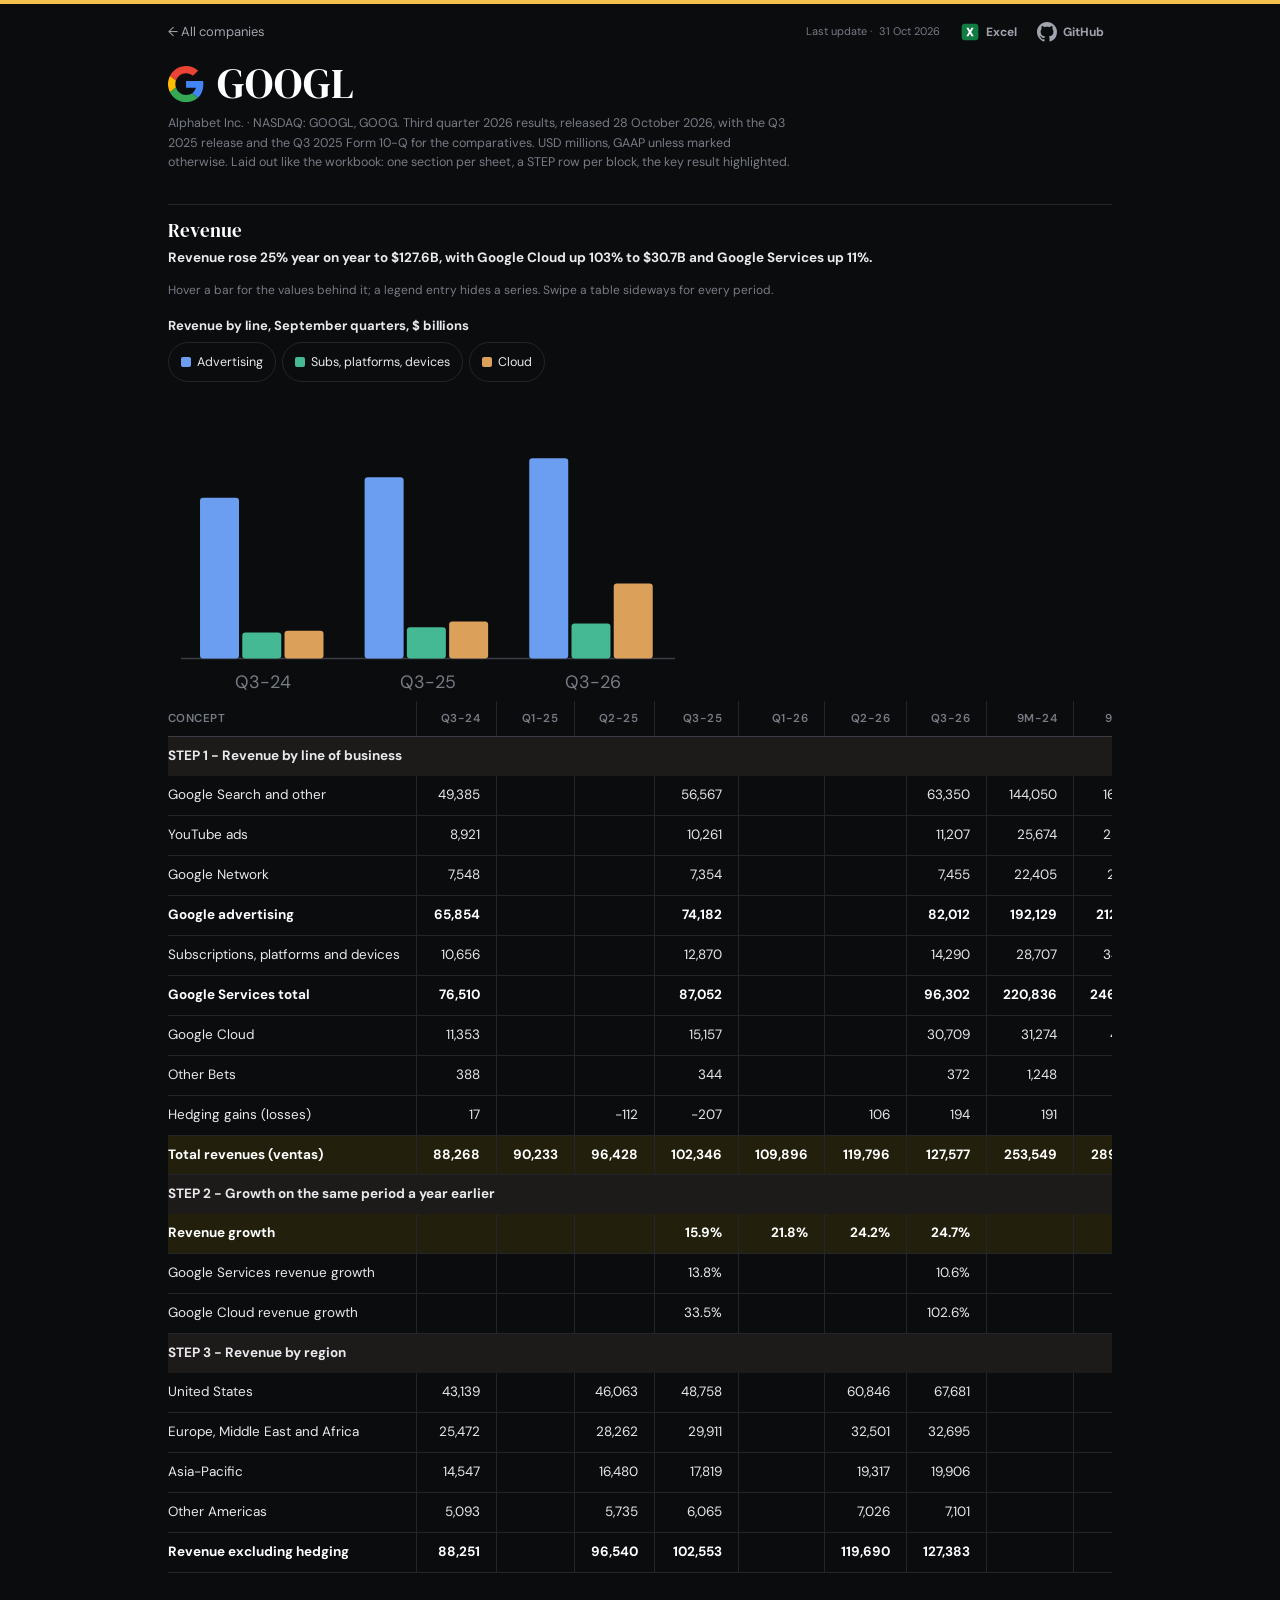
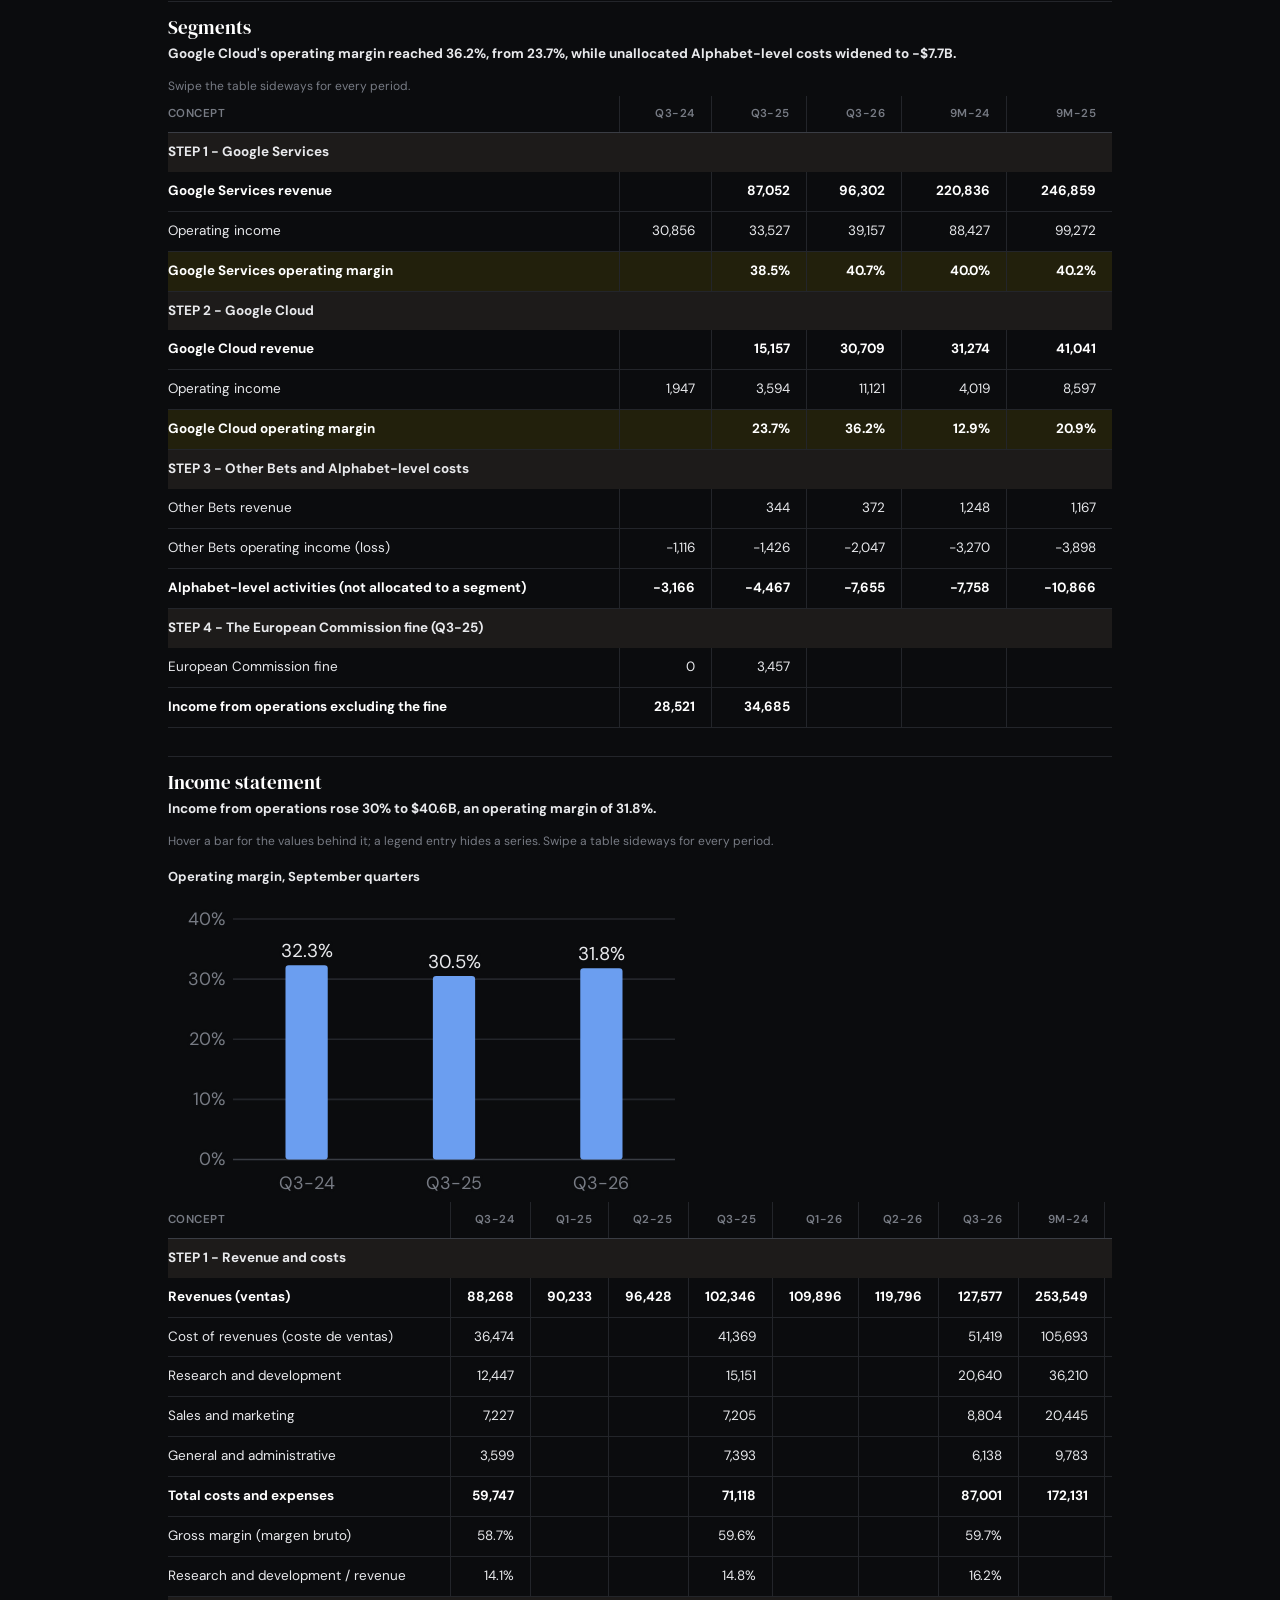
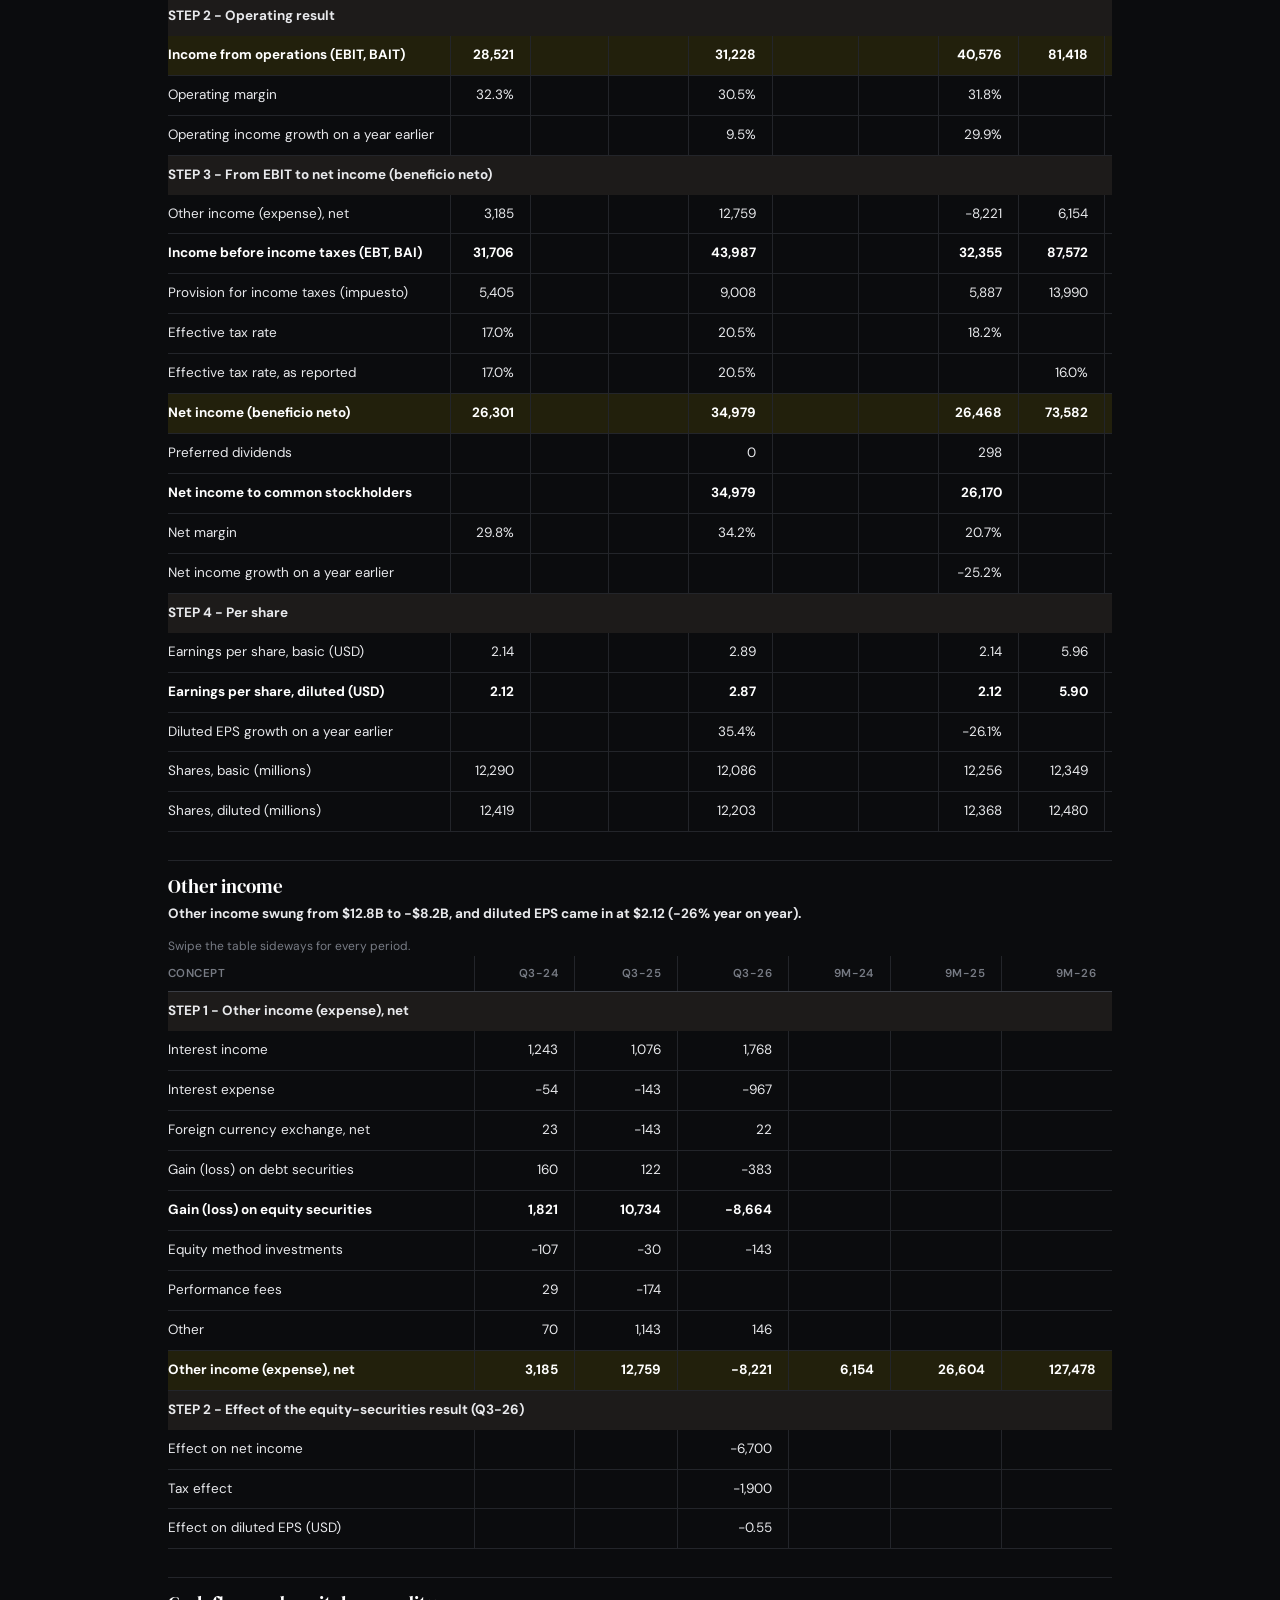
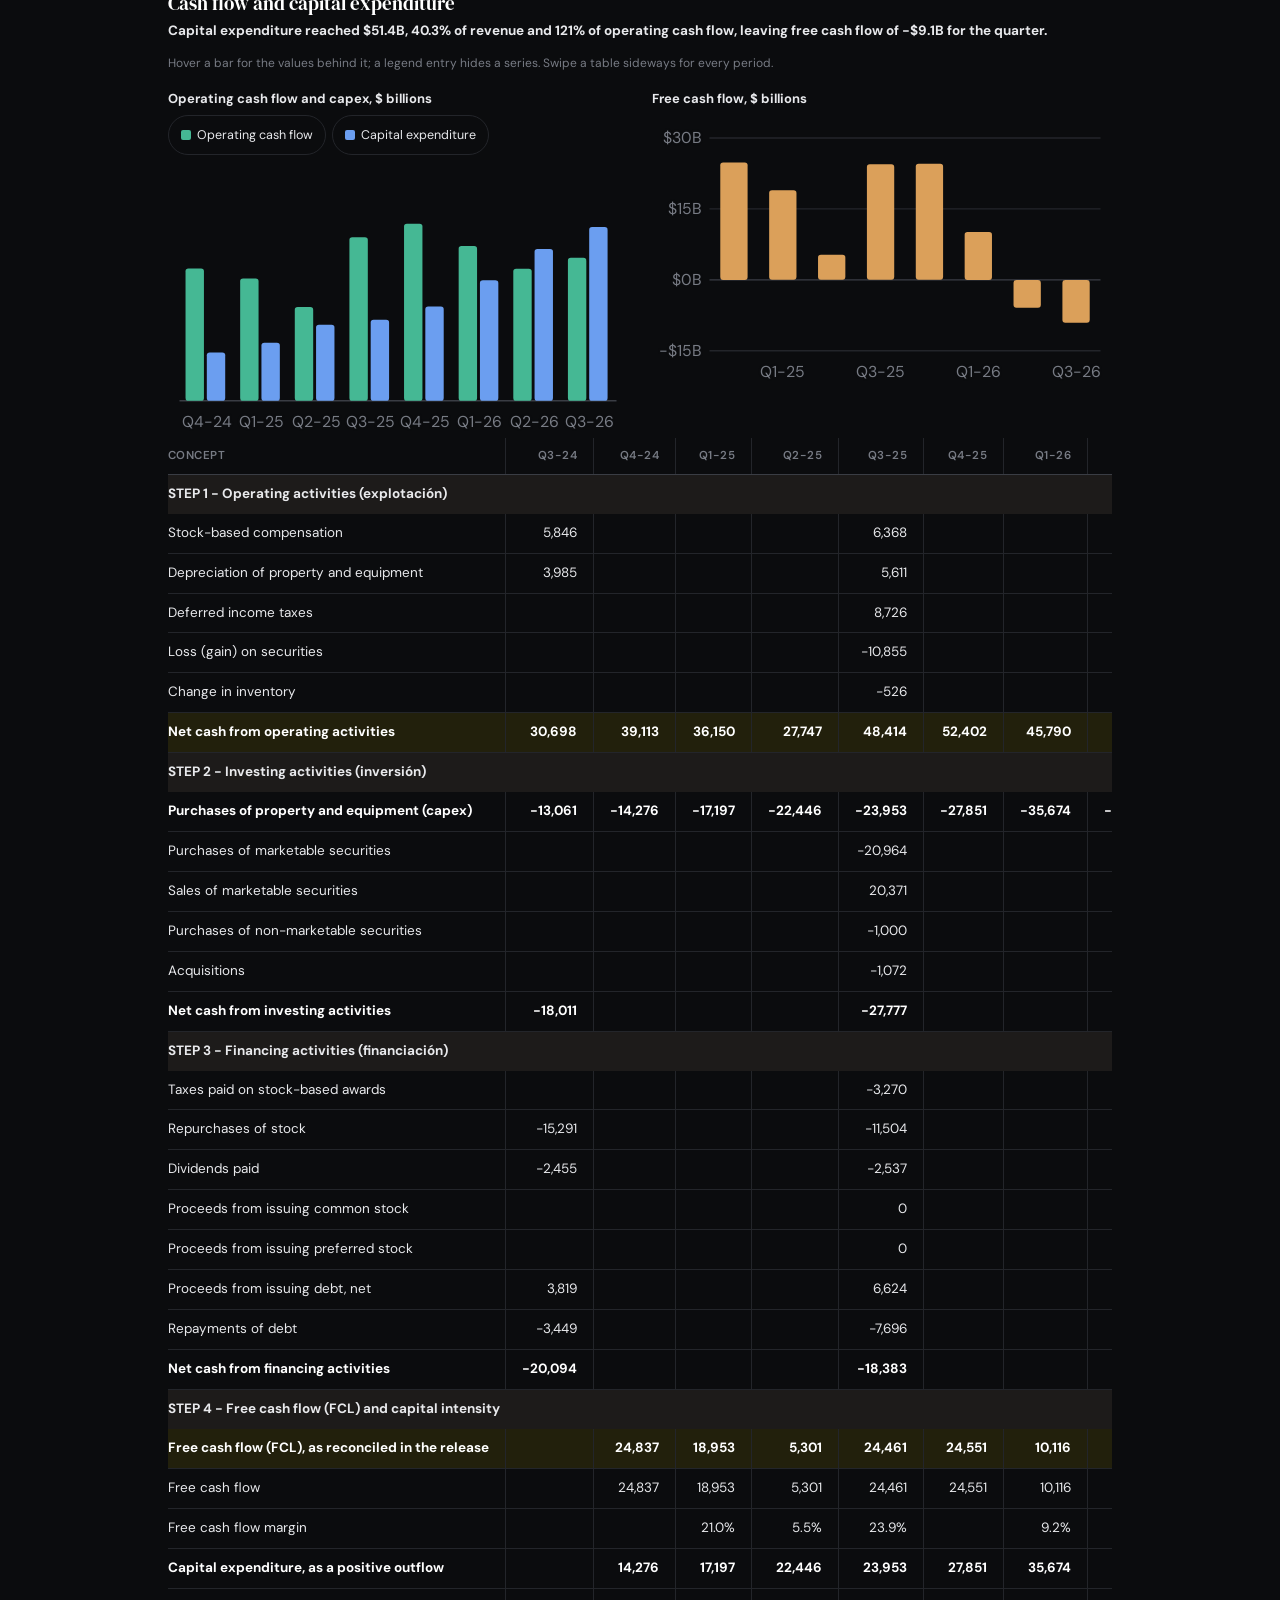
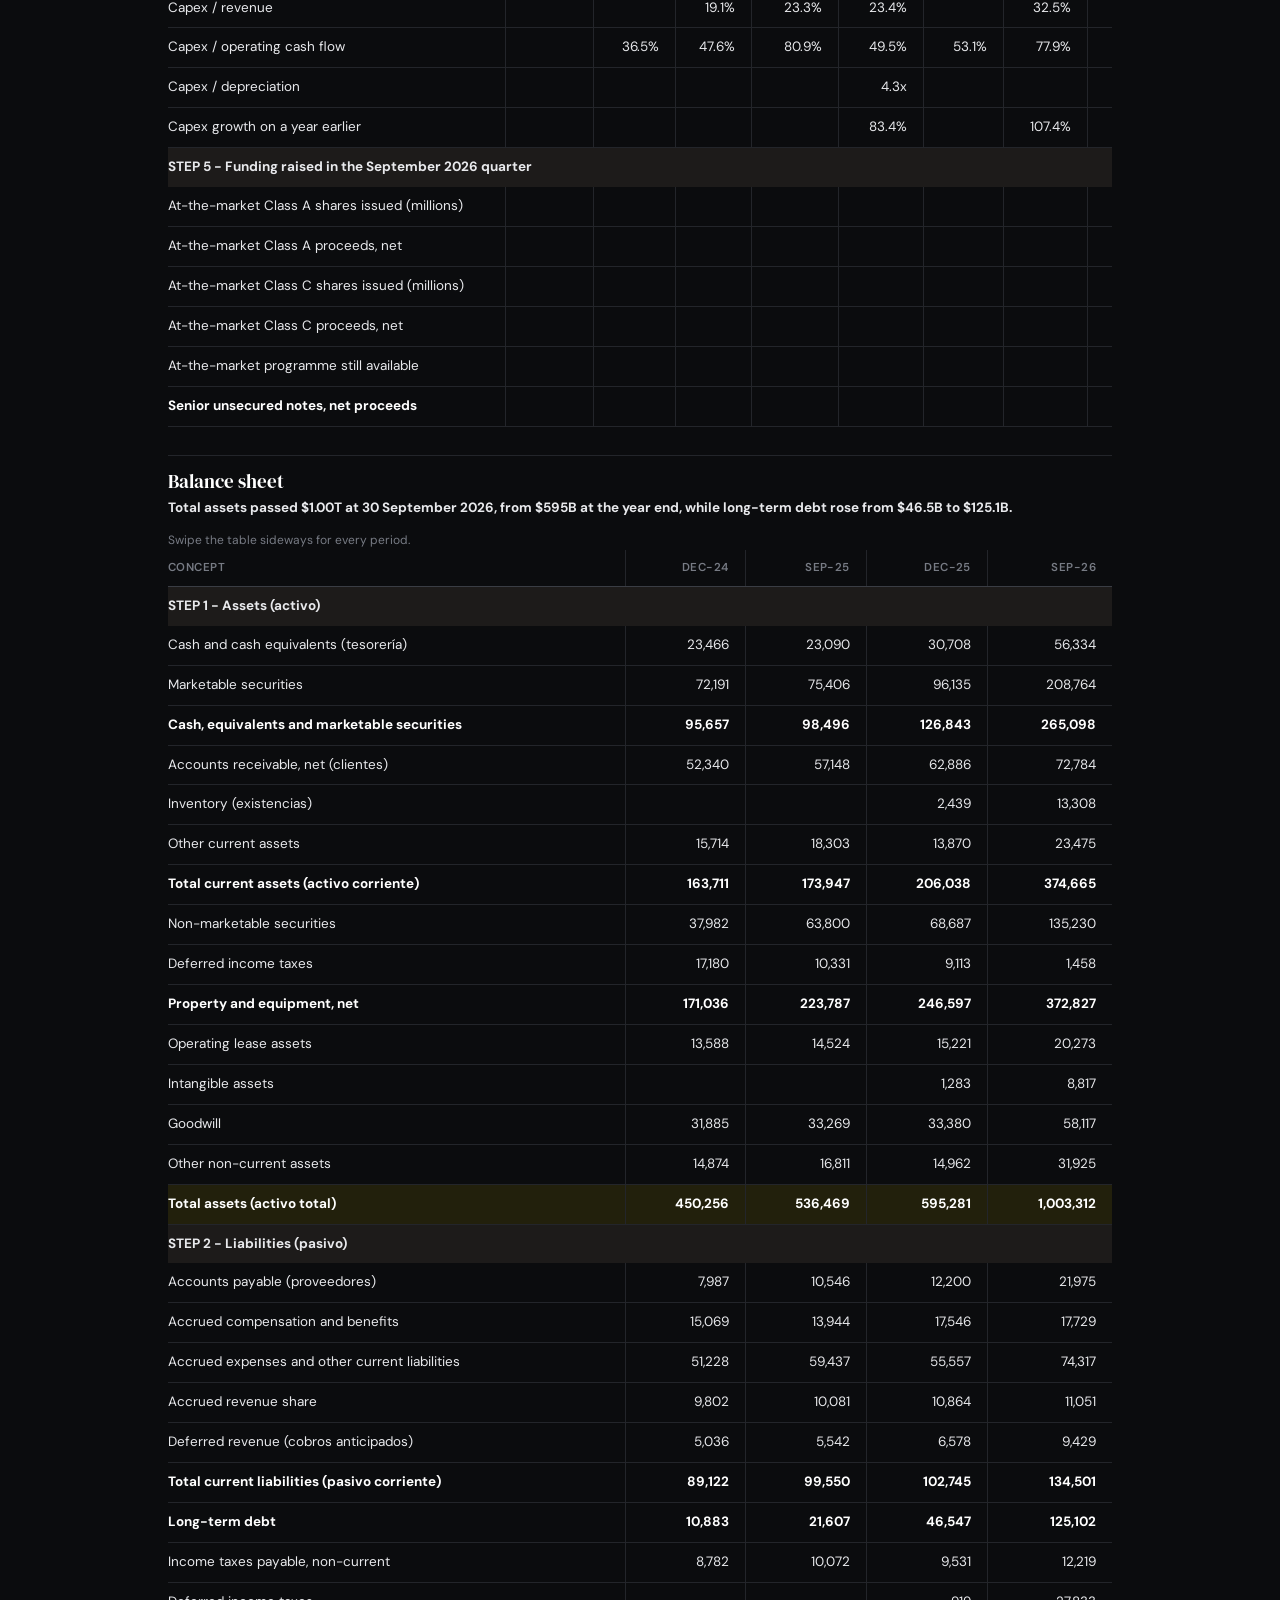
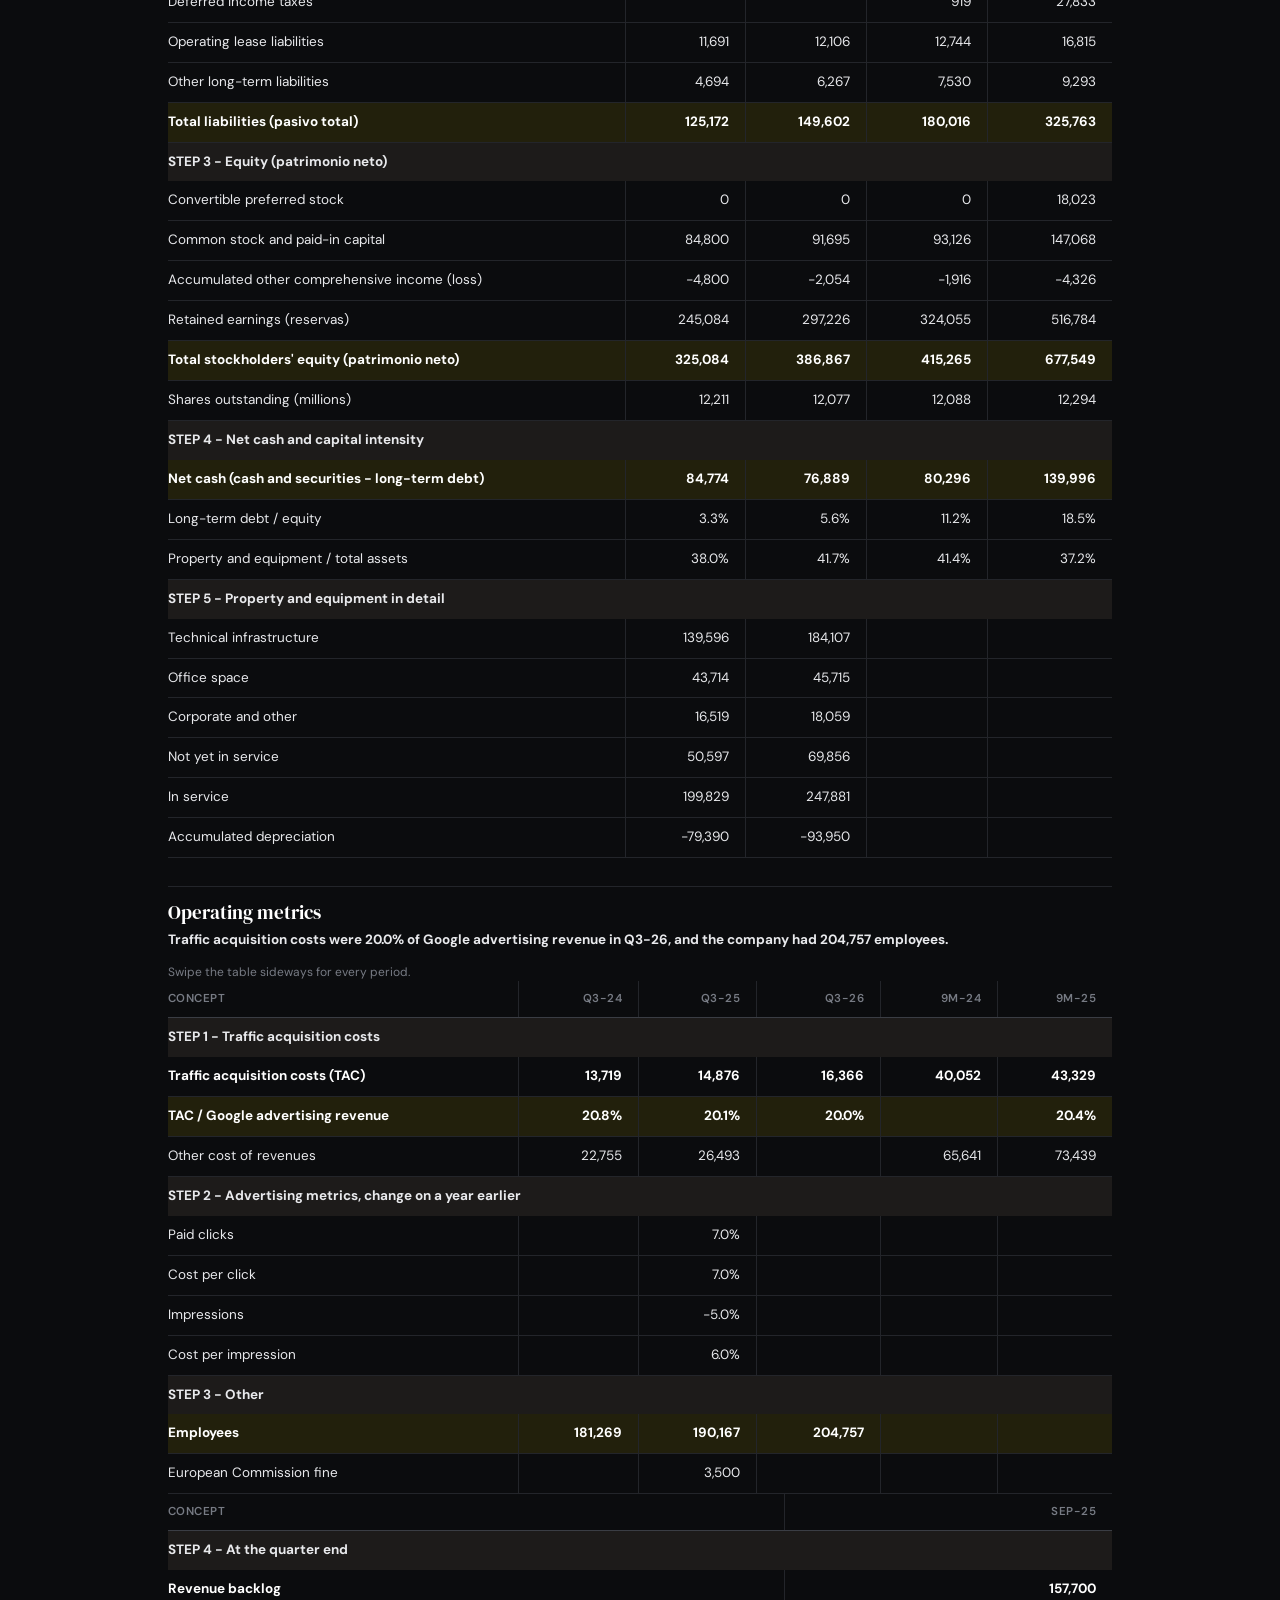
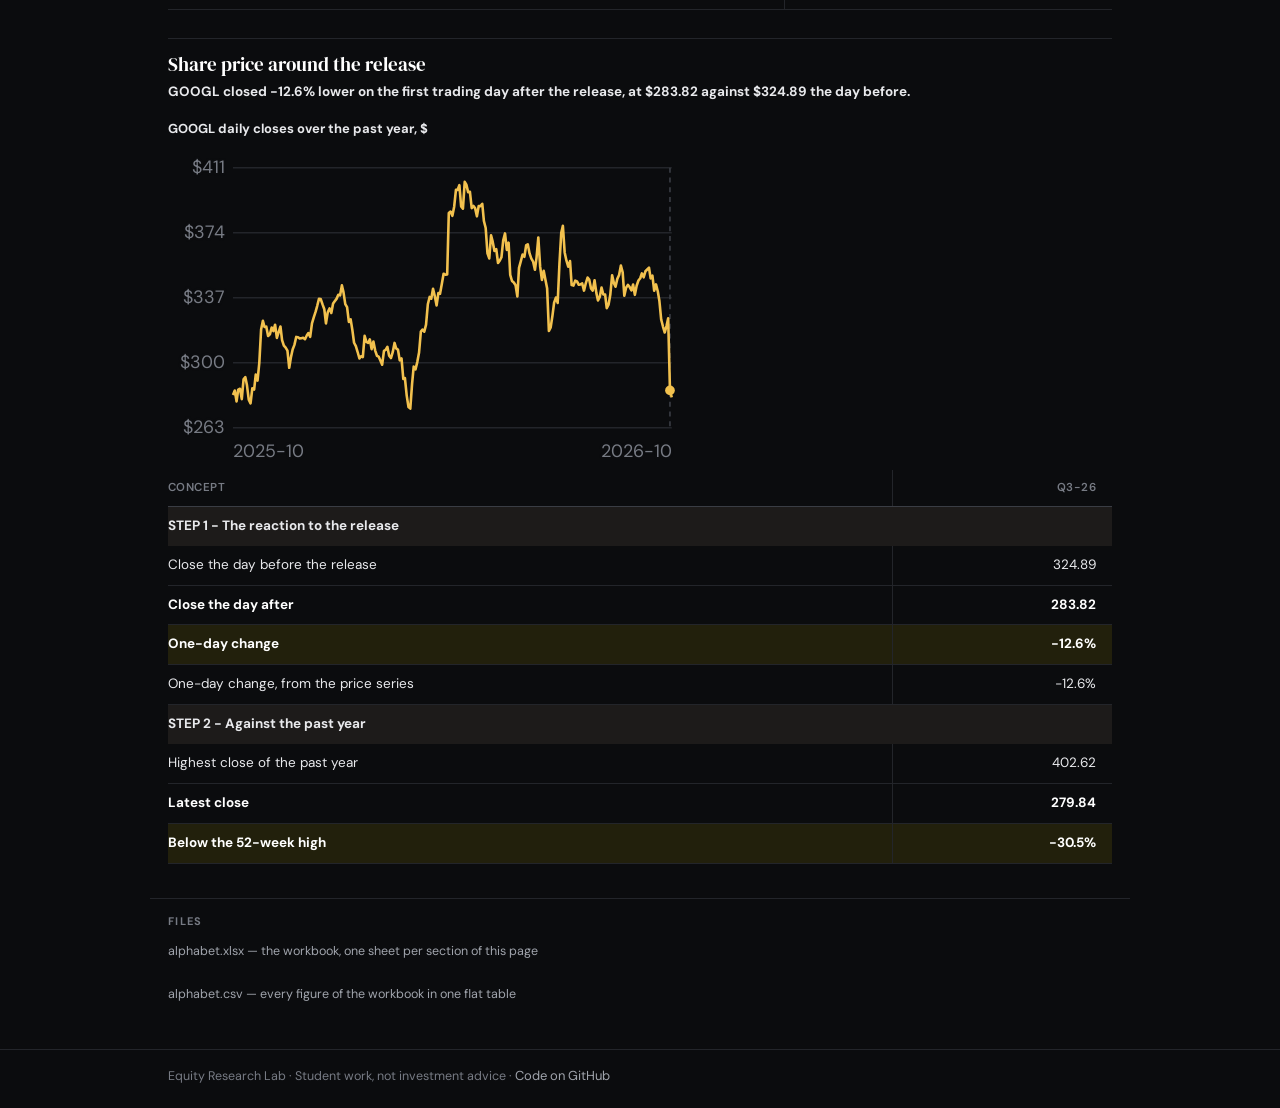
==== commit ebbeaf63: "nvdia" ====
--- a/Alphabet/index.html
+++ b/Alphabet/index.html
@@ -60,6 +60,8 @@
 .ic:hover,.ic:focus-visible{color:var(--accent)}
 .ic.gh:hover svg,.ic.gh:focus-visible svg{fill:var(--accent)}
 h1{margin:6px 0 2px;color:#fff;font-size:clamp(32px,4.4vw,42px);line-height:1.1}   /* the company name carries the page, and it is what the homepage card preview shows */
+h1 .logo{display:inline-block;width:.86em;height:.86em;margin-right:.3em;vertical-align:-.1em}   /* the logo of the company's main business, before its ticker */
+h1 .logo svg{display:block;width:100%;height:100%}
 .meta{margin:8px 0 0;font-size:12.5px;color:var(--muted);max-width:78ch}
 
 /* ---- one flat section per topic, separated by a hairline ---- */
@@ -192,7 +194,7 @@
 <header class="band"><div class="in">
 <a class="back" href="../index.html">&larr; All companies</a>
 <span class="updated"><span class="lu">Last update &middot;&nbsp;</span><span data-static="1">31 Oct 2026</span><a class="ic xl" href="alphabet.xlsx" download aria-label="Download the Excel workbook" title="Download the Excel workbook"><svg viewBox="0 0 24 24" aria-hidden="true"><rect x="2" y="2" width="20" height="20" rx="4" fill="#107c41"/><path d="M7.6 7h2.7l1.7 3.1L13.7 7h2.7l-3 5 3.1 5h-2.7l-1.8-3.2-1.8 3.2H7.5l3.1-5z" fill="#fff"/></svg><span>Excel</span></a><a class="ic gh" href="https://github.com/ManuCem/Equity-Research-Lab" aria-label="View the code on GitHub" title="View the code on GitHub"><svg viewBox="0 0 16 16" aria-hidden="true"><path d="M8 0C3.58 0 0 3.58 0 8c0 3.54 2.29 6.53 5.47 7.59.4.07.55-.17.55-.38 0-.19-.01-.82-.01-1.49-2.01.37-2.53-.49-2.69-.94-.09-.23-.48-.94-.82-1.13-.28-.15-.68-.52-.01-.53.63-.01 1.08.58 1.23.82.72 1.21 1.87.87 2.33.66.07-.52.28-.87.51-1.07-1.78-.2-3.64-.89-3.64-3.95 0-.87.31-1.59.82-2.15-.08-.2-.36-1.02.08-2.12 0 0 .67-.21 2.2.82.64-.18 1.32-.27 2-.27.68 0 1.36.09 2 .27 1.53-1.04 2.2-.82 2.2-.82.44 1.1.16 1.92.08 2.12.51.56.82 1.27.82 2.15 0 3.07-1.87 3.75-3.65 3.95.29.25.54.73.54 1.48 0 1.07-.01 1.93-.01 2.2 0 .21.15.46.55.38A8.013 8.013 0 0016 8c0-4.42-3.58-8-8-8z"/></svg><span>GitHub</span></a></span>
-<h1>Alphabet</h1>
+<h1 aria-label="Alphabet Inc. (GOOGL)"><span class="logo"><svg viewBox="0 0 48 48" aria-hidden="true" focusable="false"><path fill="#EA4335" d="M24 9.5c3.54 0 6.71 1.22 9.21 3.6l6.85-6.85C35.9 2.38 30.47 0 24 0 14.62 0 6.51 5.38 2.56 13.22l7.98 6.19C12.43 13.72 17.74 9.5 24 9.5z"/><path fill="#4285F4" d="M46.98 24.55c0-1.57-.15-3.09-.38-4.55H24v9.02h12.94c-.58 2.96-2.26 5.48-4.78 7.18l7.73 6c4.51-4.18 7.09-10.36 7.09-17.65z"/><path fill="#FBBC05" d="M10.53 28.59c-.48-1.45-.76-2.99-.76-4.59s.27-3.14.76-4.59l-7.98-6.19C.92 16.46 0 20.12 0 24c0 3.88.92 7.54 2.56 10.78l7.97-6.19z"/><path fill="#34A853" d="M24 48c6.48 0 11.93-2.13 15.89-5.81l-7.73-6c-2.15 1.45-4.92 2.3-8.16 2.3-6.26 0-11.57-4.22-13.47-9.91l-7.98 6.19C6.51 42.62 14.62 48 24 48z"/></svg></span>GOOGL</h1>
 <p class="meta">Alphabet Inc. &middot; NASDAQ: GOOGL, GOOG. Third quarter 2026 results, released <span data-static="1">28 October 2026</span>,
 with the Q3 2025 release and the Q3 2025 Form 10-Q for the comparatives. USD millions, GAAP unless marked otherwise.
 Laid out like the workbook: one section per sheet, a STEP row per block, the key result highlighted.</p>
